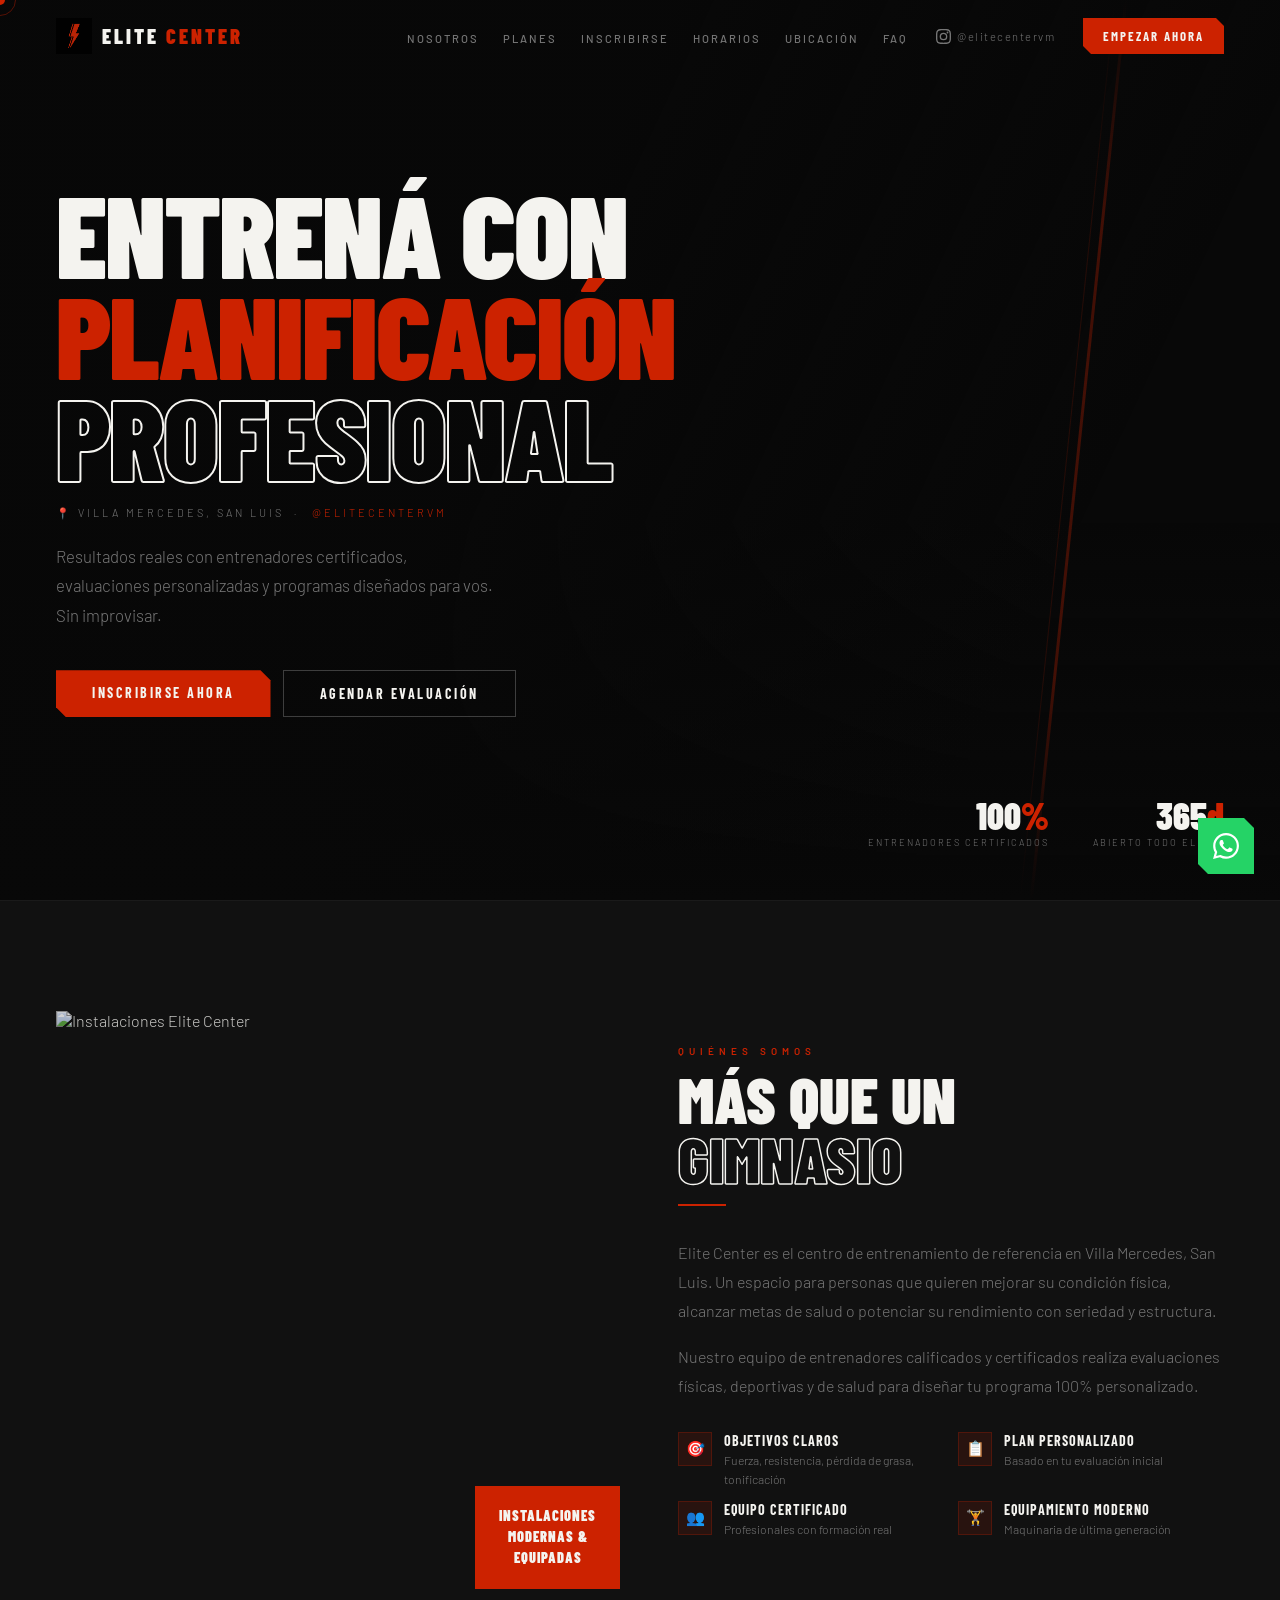
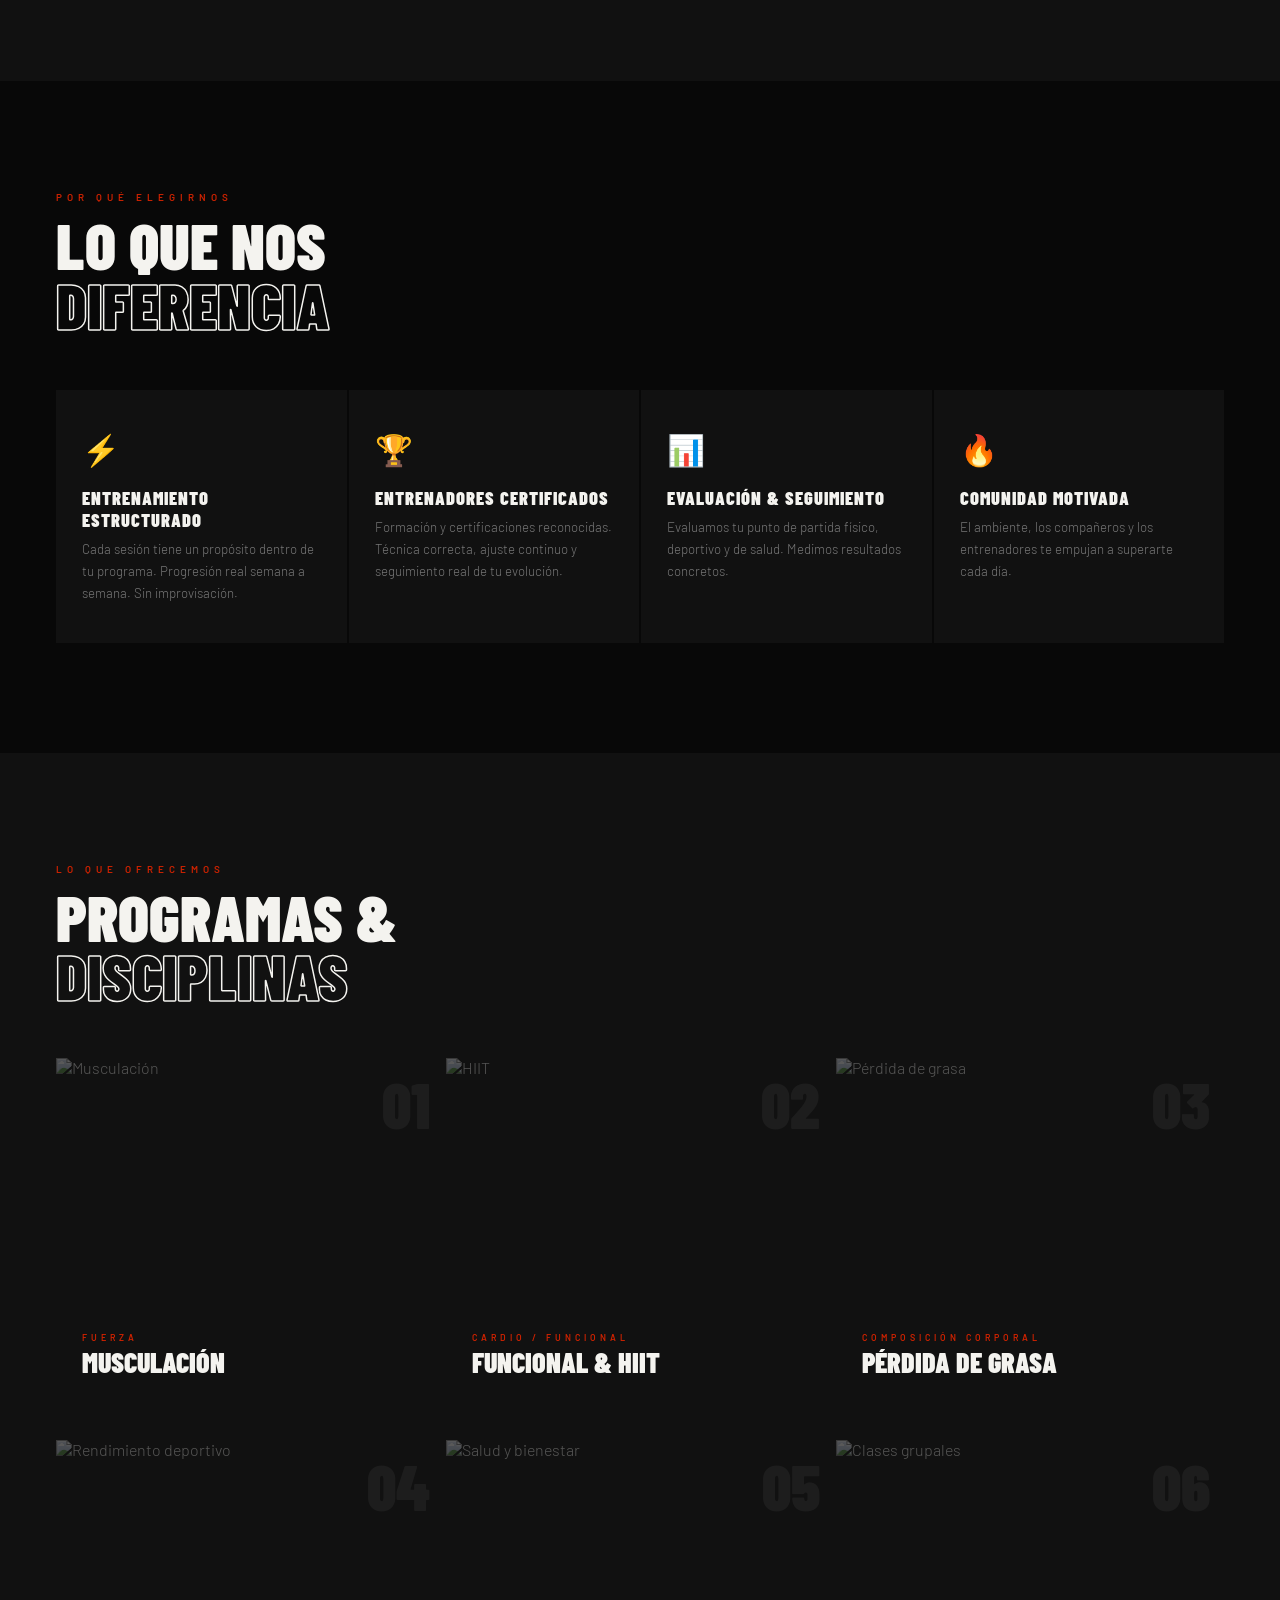
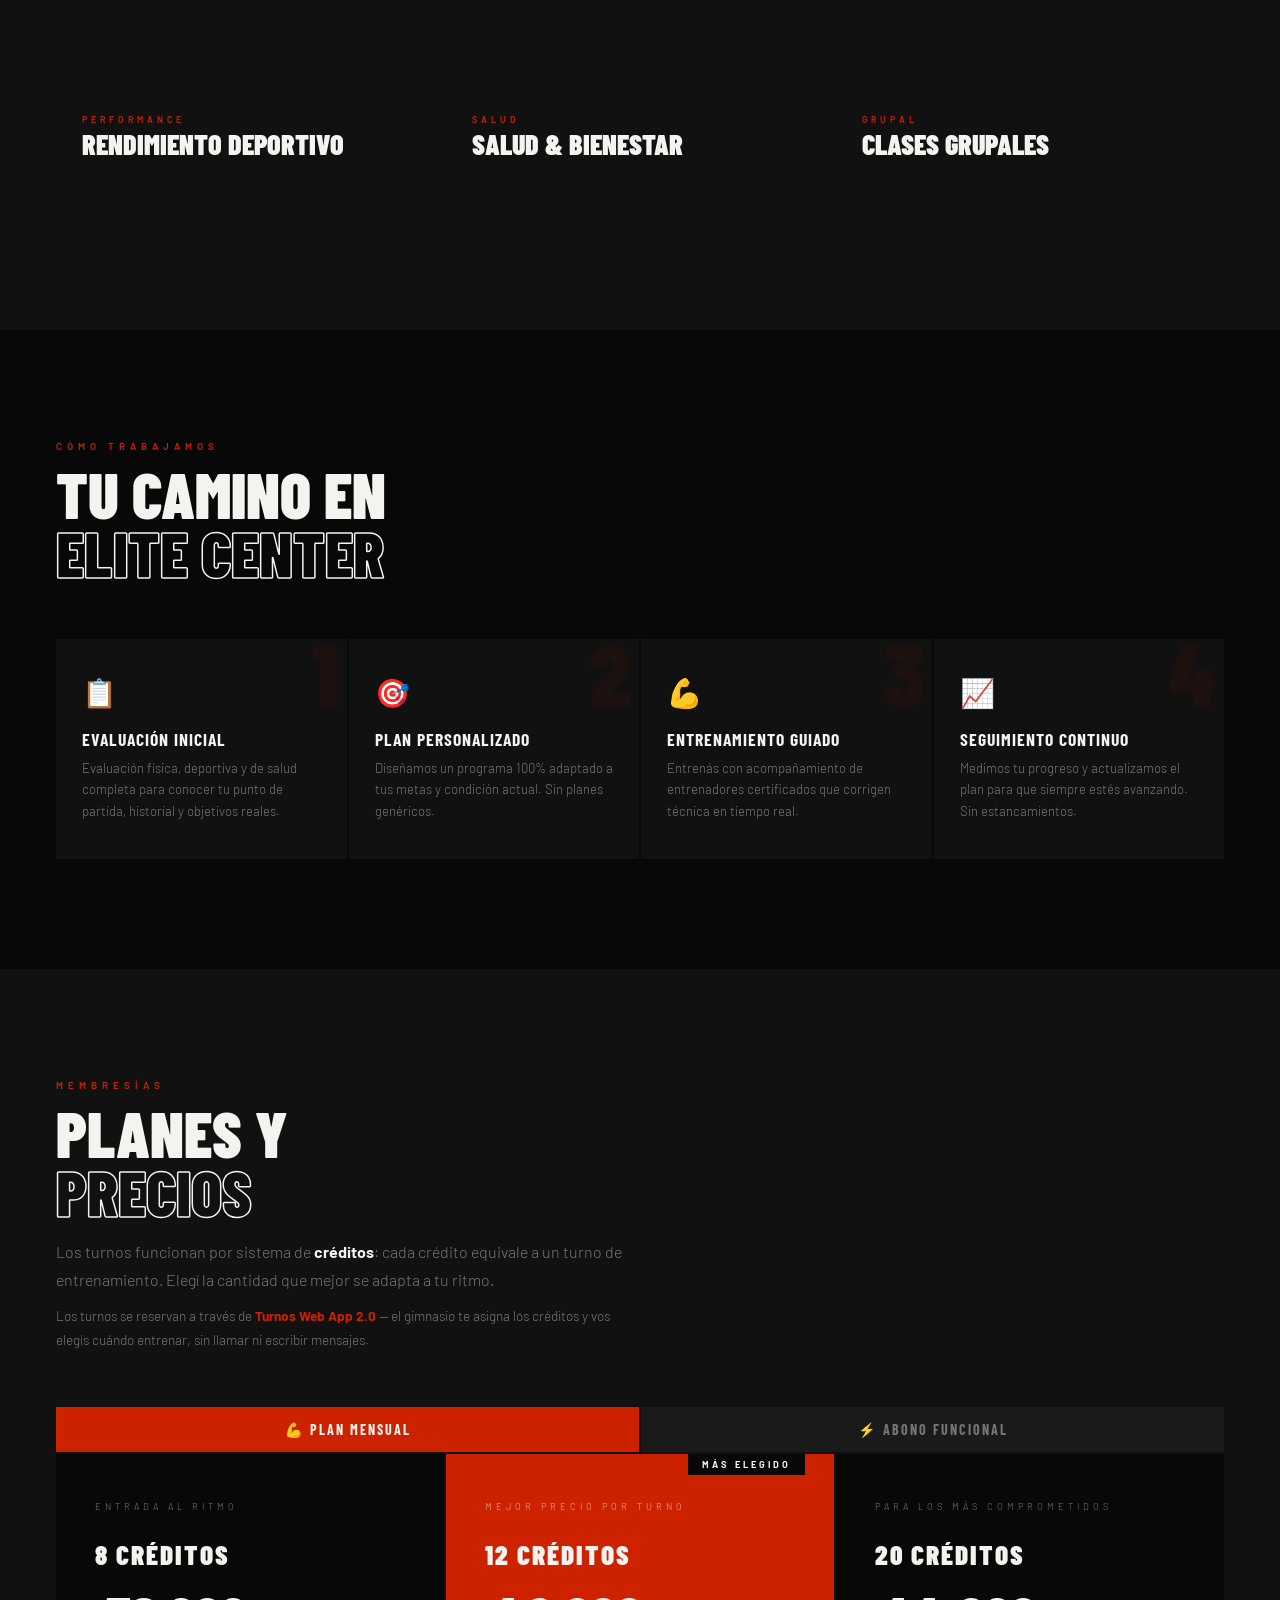
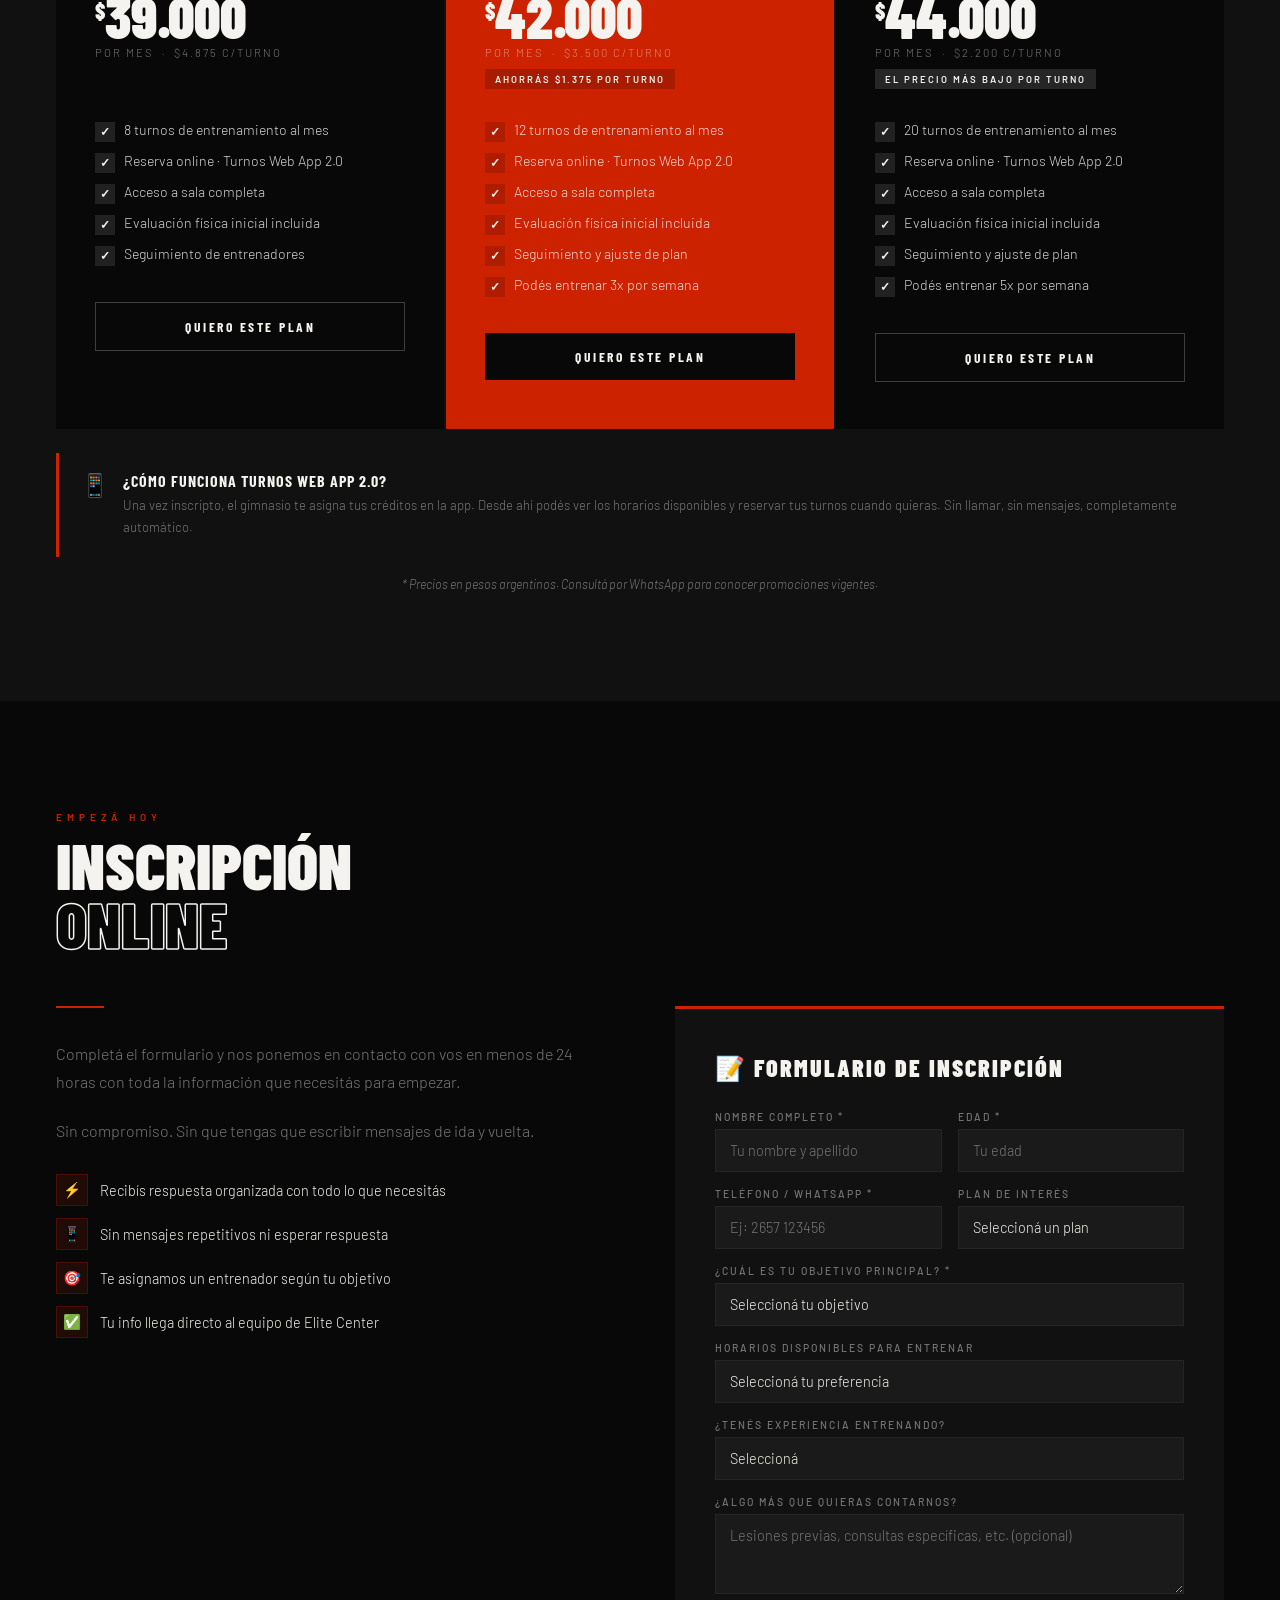
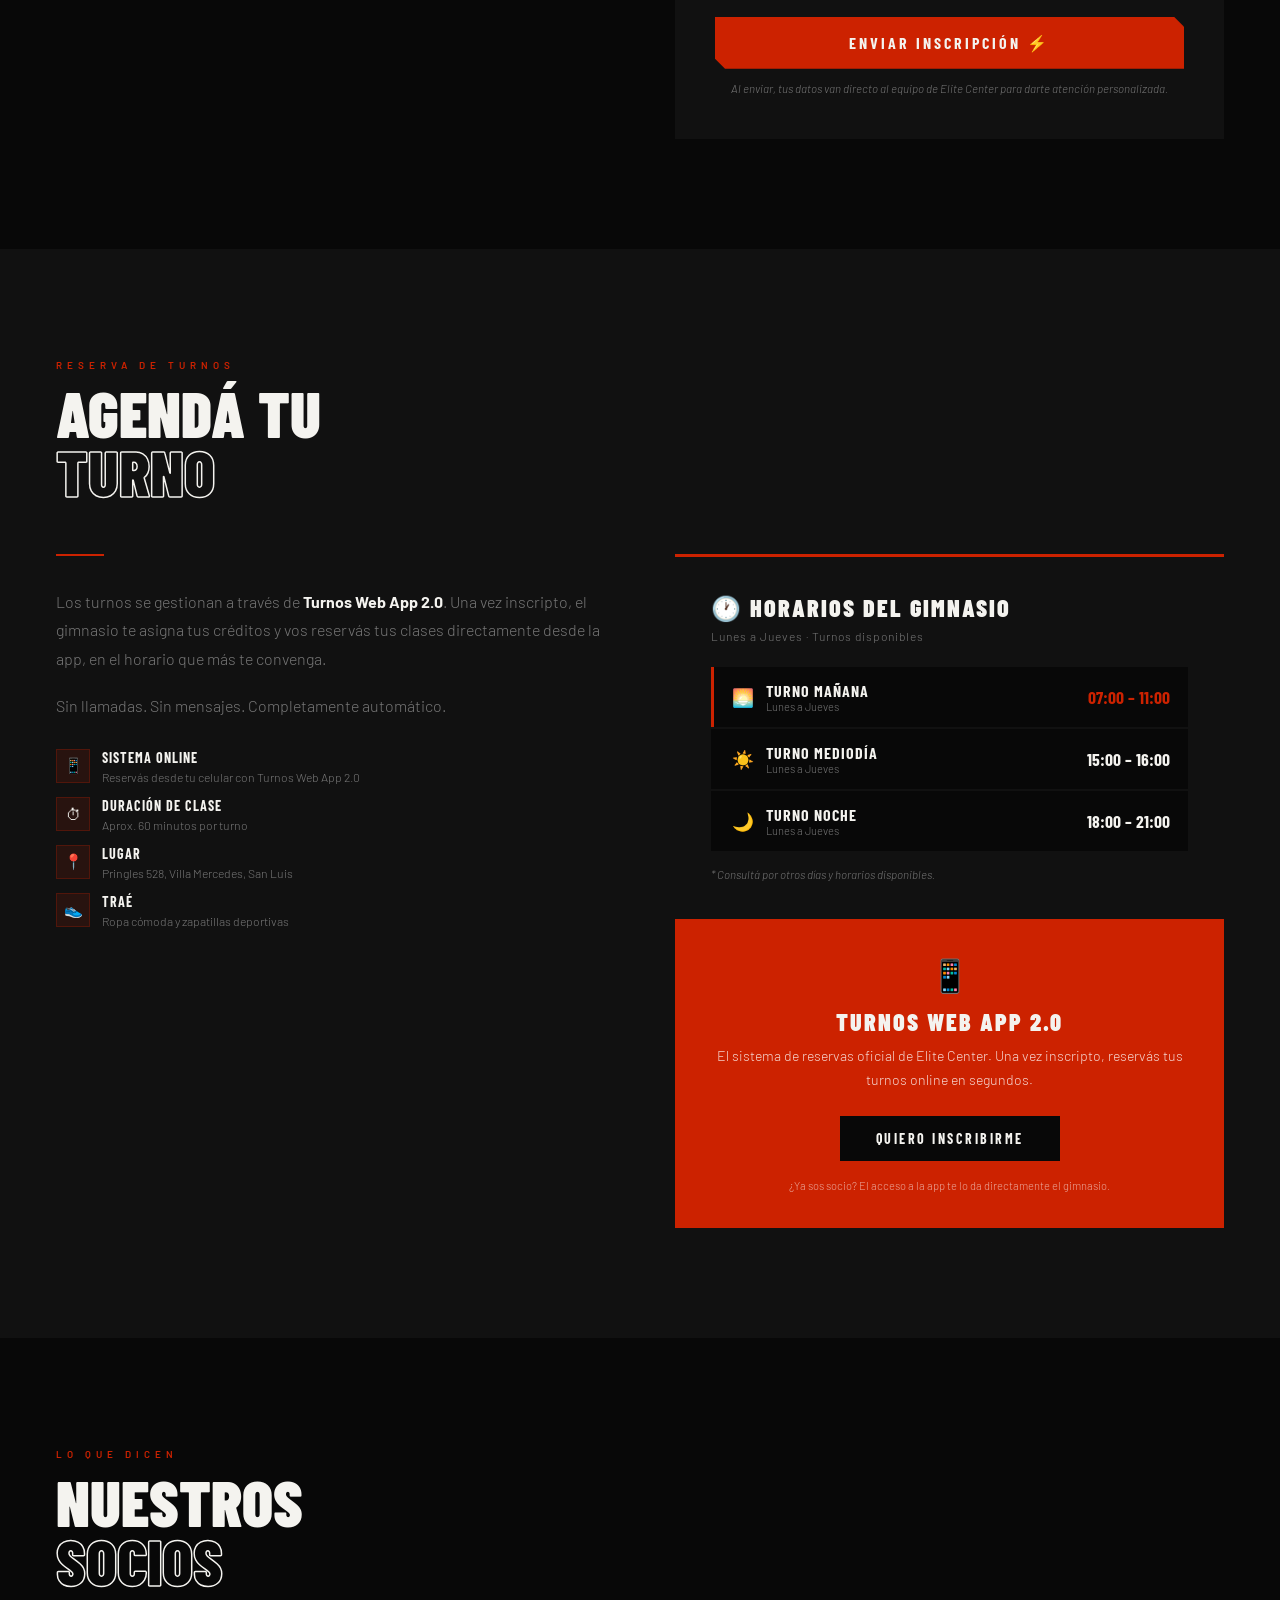
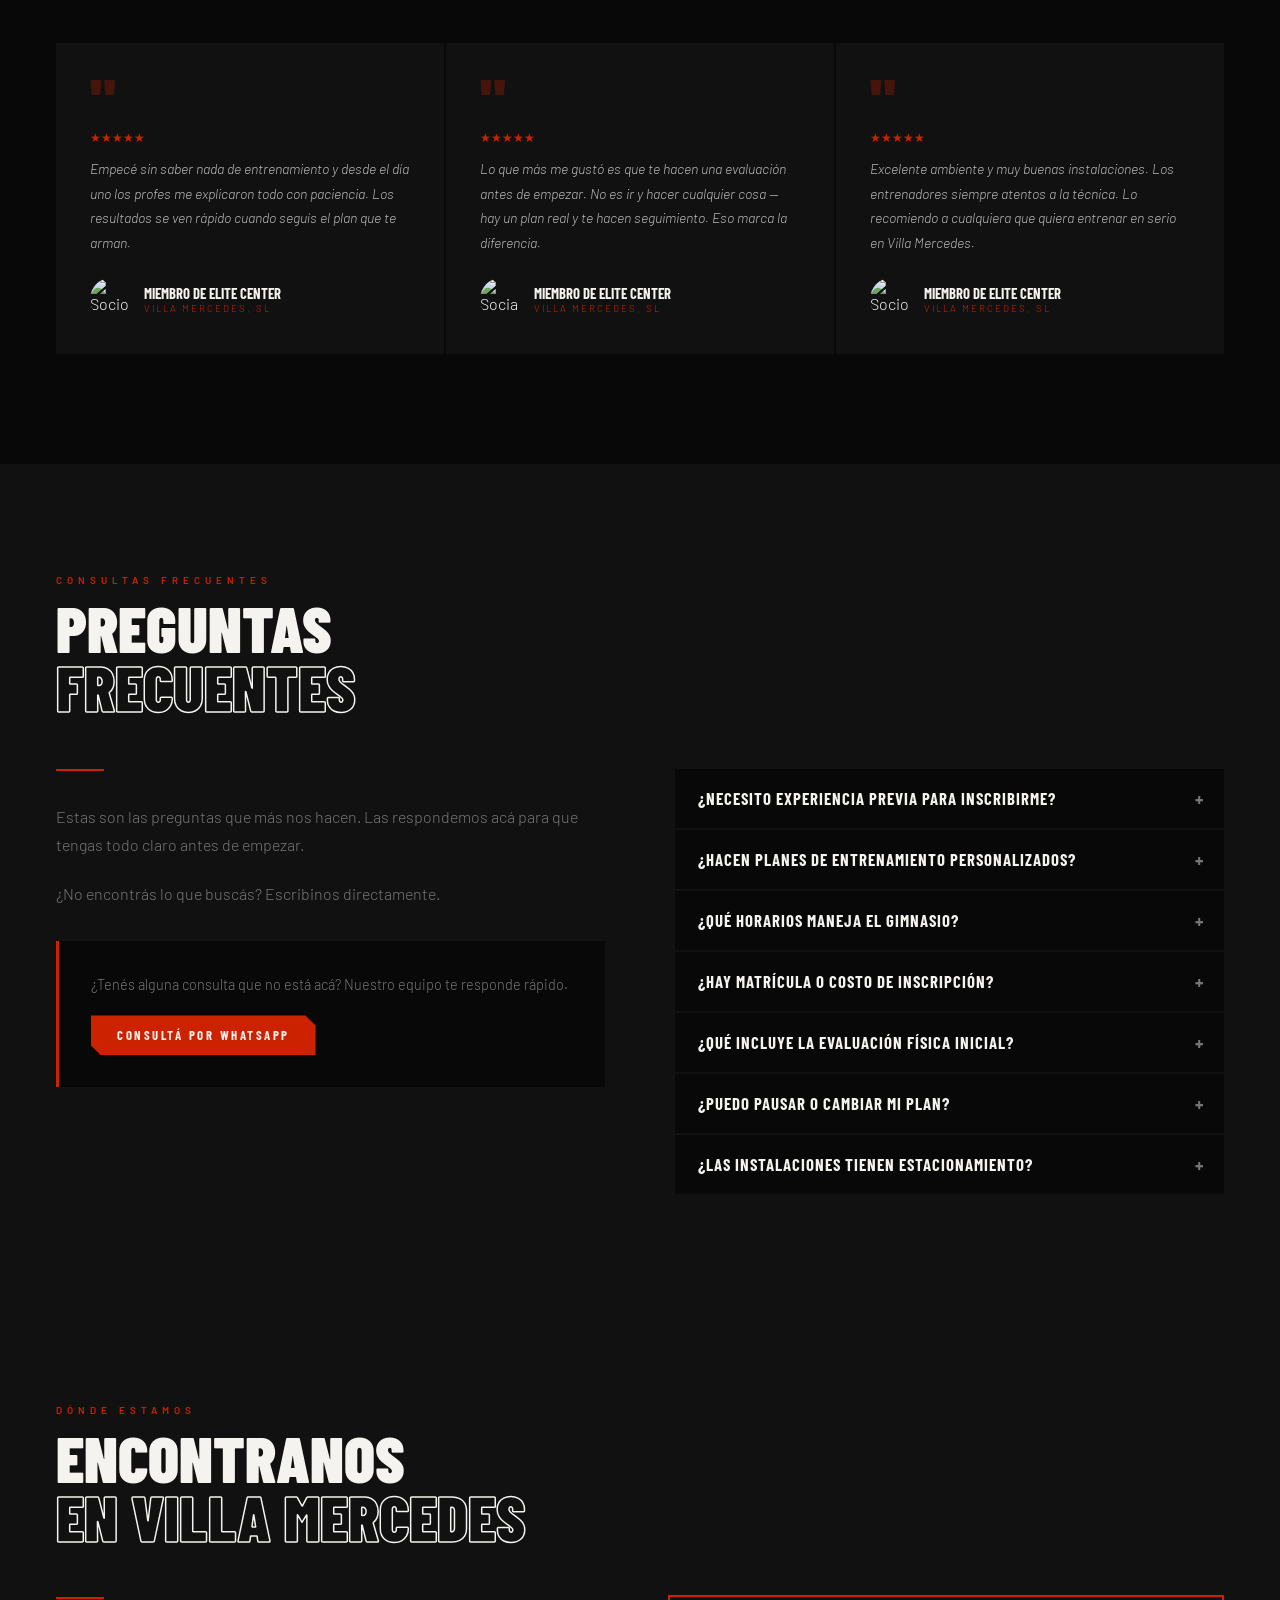
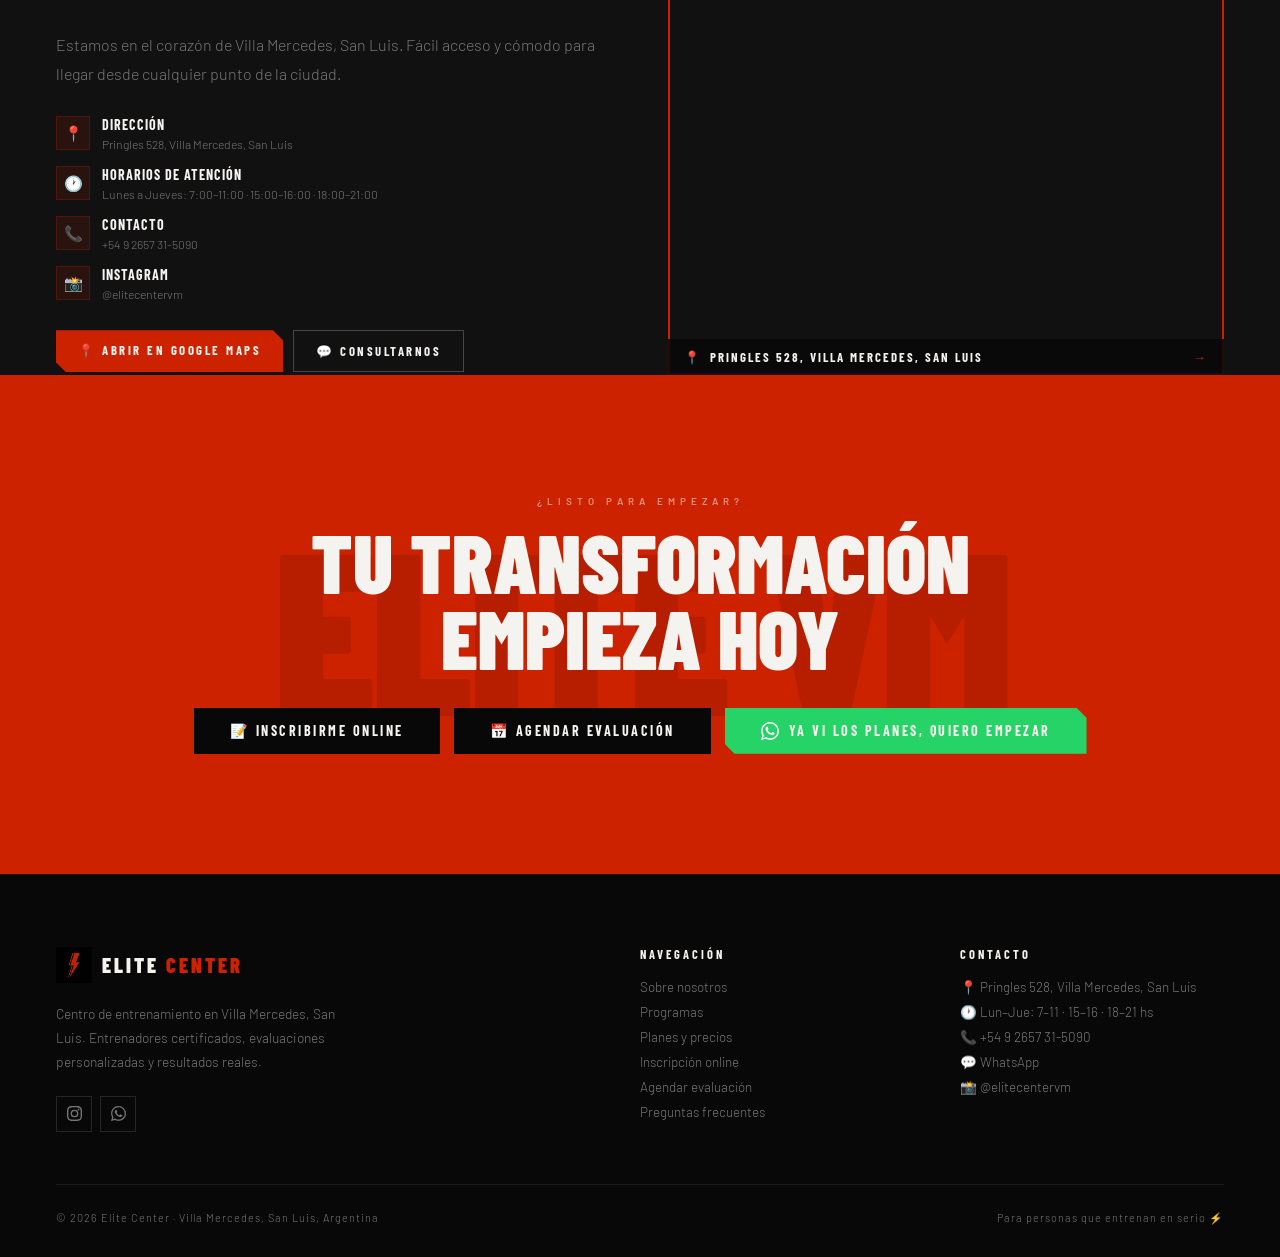
==== index.html @ 5e7be730 "Primer commit" ====
<!DOCTYPE html>
<html lang="es">
<head>
<meta charset="UTF-8">
<meta name="viewport" content="width=device-width, initial-scale=1.0">
<title>Elite Center – Gimnasio | Villa Mercedes, San Luis</title>
<meta name="description" content="Gimnasio Elite Center en Villa Mercedes, San Luis. Entrenadores certificados, evaluaciones personalizadas, inscripción online y reserva de turnos.">

<!-- Favicon -->
<link rel="icon" type="image/png" href="logo.png">
<link rel="apple-touch-icon" href="logo.png">

<!-- Fonts -->
<link href="https://fonts.googleapis.com/css2?family=Barlow+Condensed:wght@400;600;700;900&family=Barlow:wght@300;400;500&display=swap" rel="stylesheet">

<!-- Styles -->
<link rel="stylesheet" href="style.css">
</head>
<body>

<!-- CURSOR -->
<div class="cur" id="cur"></div>
<div class="cur-r" id="cur-r"></div>

<!-- WA FLOAT -->
<div class="wa-float">
  <span class="wa-lbl">Hola, ya vi los planes</span>
  <a class="wa-btn" href="https://wa.me/5492657315090?text=Hola%20Elite%20Center%20VM!%20Ya%20vi%20los%20planes%20en%20la%20web%20y%20quiero%20empezar.%20%F0%9F%92%AA" target="_blank" rel="noopener" aria-label="WhatsApp">
    <svg viewBox="0 0 24 24"><path d="M17.472 14.382c-.297-.149-1.758-.867-2.03-.967-.273-.099-.471-.148-.67.15-.197.297-.767.966-.94 1.164-.173.199-.347.223-.644.075-.297-.15-1.255-.463-2.39-1.475-.883-.788-1.48-1.761-1.653-2.059-.173-.297-.018-.458.13-.606.134-.133.298-.347.446-.52.149-.174.198-.298.298-.497.099-.198.05-.371-.025-.52-.075-.149-.669-1.612-.916-2.207-.242-.579-.487-.5-.669-.51-.173-.008-.371-.01-.57-.01-.198 0-.52.074-.792.372-.272.297-1.04 1.016-1.04 2.479 0 1.462 1.065 2.875 1.213 3.074.149.198 2.096 3.2 5.077 4.487.709.306 1.262.489 1.694.625.712.227 1.36.195 1.871.118.571-.085 1.758-.719 2.006-1.413.248-.694.248-1.289.173-1.413-.074-.124-.272-.198-.57-.347m-5.421 7.403h-.004a9.87 9.87 0 01-5.031-1.378l-.361-.214-3.741.982.998-3.648-.235-.374a9.86 9.86 0 01-1.51-5.26c.001-5.45 4.436-9.884 9.888-9.884 2.64 0 5.122 1.03 6.988 2.898a9.825 9.825 0 012.893 6.994c-.003 5.45-4.437 9.884-9.885 9.884m8.413-18.297A11.815 11.815 0 0012.05 0C5.495 0 .16 5.335.157 11.892c0 2.096.547 4.142 1.588 5.945L.057 24l6.305-1.654a11.882 11.882 0 005.683 1.448h.005c6.554 0 11.89-5.335 11.893-11.893a11.821 11.821 0 00-3.48-8.413z"/></svg>
  </a>
</div>

<!-- MOBILE MENU -->
<div class="mobile-menu" id="mob-menu">
  <button class="menu-close" id="menu-close">✕</button>
  <a href="#about" onclick="closeMenu()">Nosotros</a>
  <a href="#planes" onclick="closeMenu()">Planes</a>
  <a href="#inscripcion" onclick="closeMenu()">Inscribirse</a>
  <a href="#turnos" onclick="closeMenu()">Horarios</a>
  <a href="#ubicacion" onclick="closeMenu()">Ubicación</a>
  <a href="#faq" onclick="closeMenu()">FAQ</a>
  <a href="https://www.instagram.com/elitecentervm/" target="_blank">@elitecentervm</a>
</div>

<!-- NAV -->
<nav id="nav">
  <a href="#" class="logo">
    <img src="logo.png" alt="Elite Center" style="height:36px;width:auto;object-fit:contain"><span class="logo-t">ELITE <em>CENTER</em></span>
  </a>
  <div class="nav-r">
    <ul class="nav-ul">
      <li><a href="#about">Nosotros</a></li>
      <li><a href="#planes">Planes</a></li>
      <li><a href="#inscripcion">Inscribirse</a></li>
      <li><a href="#turnos">Horarios</a></li>
      <li><a href="#ubicacion">Ubicación</a></li>
      <li><a href="#faq">FAQ</a></li>
    </ul>
    <a href="https://www.instagram.com/elitecentervm/" target="_blank" rel="noopener" class="ig-link">
      <svg width="15" height="15" viewBox="0 0 24 24" fill="currentColor"><path d="M12 2.163c3.204 0 3.584.012 4.85.07 3.252.148 4.771 1.691 4.919 4.919.058 1.265.069 1.645.069 4.849 0 3.205-.012 3.584-.069 4.849-.149 3.225-1.664 4.771-4.919 4.919-1.266.058-1.644.07-4.85.07-3.204 0-3.584-.012-4.849-.07-3.26-.149-4.771-1.699-4.919-4.92-.058-1.265-.07-1.644-.07-4.849 0-3.204.013-3.583.07-4.849.149-3.227 1.664-4.771 4.919-4.919 1.266-.057 1.645-.069 4.849-.069zM12 0C8.741 0 8.333.014 7.053.072 2.695.272.273 2.69.073 7.052.014 8.333 0 8.741 0 12c0 3.259.014 3.668.072 4.948.2 4.358 2.618 6.78 6.98 6.98C8.333 23.986 8.741 24 12 24c3.259 0 3.668-.014 4.948-.072 4.354-.2 6.782-2.618 6.979-6.98.059-1.28.073-1.689.073-4.948 0-3.259-.014-3.667-.072-4.947-.196-4.354-2.617-6.78-6.979-6.98C15.668.014 15.259 0 12 0zm0 5.838a6.162 6.162 0 100 12.324 6.162 6.162 0 000-12.324zM12 16a4 4 0 110-8 4 4 0 010 8zm6.406-11.845a1.44 1.44 0 100 2.881 1.44 1.44 0 000-2.881z"/></svg>
      @elitecentervm
    </a>
    <a href="#inscripcion" class="nav-btn">Empezar ahora</a>
    <button class="burger" id="burger" aria-label="Menú">
      <span></span><span></span><span></span>
    </button>
  </div>
</nav>

<!-- ══ HERO ══ -->
<section class="hero">
  <div class="hero-bg"></div>
  <div class="hero-ov"></div>
  <div class="hero-stripe hs1"></div>
  <div class="hero-stripe hs2"></div>
  <div class="hero-c">
    <h1 class="hero-h">
      ENTRENÁ CON<br>
      <span class="r">PLANIFICACIÓN</span><br>
      <span class="o">PROFESIONAL</span>
    </h1>
    <div class="hero-loc">📍 Villa Mercedes, San Luis &nbsp;·&nbsp; <em>@elitecentervm</em></div>
    <p class="hero-p">Resultados reales con entrenadores certificados, evaluaciones personalizadas y programas diseñados para vos. Sin improvisar.</p>
    <div class="hero-btns">
      <a href="#inscripcion" class="btn btn-red">Inscribirse ahora</a>
      <a href="#turnos" class="btn btn-out">Agendar evaluación</a>
    </div>
  </div>
  <div class="hero-stats">
    <div class="stat"><div class="stat-n">100<em>%</em></div><div class="stat-l">Entrenadores certificados</div></div>
    <div class="stat"><div class="stat-n">365<em>d</em></div><div class="stat-l">Abierto todo el año</div></div>
  </div>
</section>

<!-- ══ ABOUT ══ -->
<section class="about sec" id="about">
  <div class="about-img reveal">
    <img src="https://images.unsplash.com/photo-1571902943202-507ec2618e8f?w=800&q=80" alt="Instalaciones Elite Center">
    <div class="about-badge">Instalaciones<br>modernas &<br>equipadas</div>
  </div>
  <div class="reveal">
    <div class="sec-lbl">Quiénes somos</div>
    <h2 class="sec-h">MÁS QUE UN<br><span class="out">GIMNASIO</span></h2>
    <div class="divl"></div>
    <p>Elite Center es el centro de entrenamiento de referencia en Villa Mercedes, San Luis. Un espacio para personas que quieren mejorar su condición física, alcanzar metas de salud o potenciar su rendimiento con seriedad y estructura.</p>
    <p>Nuestro equipo de entrenadores calificados y certificados realiza evaluaciones físicas, deportivas y de salud para diseñar tu programa 100% personalizado.</p>
    <div class="pillars">
      <div class="pill"><div class="pill-ico">🎯</div><div><strong>Objetivos claros</strong><span>Fuerza, resistencia, pérdida de grasa, tonificación</span></div></div>
      <div class="pill"><div class="pill-ico">📋</div><div><strong>Plan personalizado</strong><span>Basado en tu evaluación inicial</span></div></div>
      <div class="pill"><div class="pill-ico">👥</div><div><strong>Equipo certificado</strong><span>Profesionales con formación real</span></div></div>
      <div class="pill"><div class="pill-ico">🏋️</div><div><strong>Equipamiento moderno</strong><span>Maquinaria de última generación</span></div></div>
    </div>
  </div>
</section>

<!-- ══ VALUES ══ -->
<section class="values sec" id="values">
  <div class="sec-lbl reveal">Por qué elegirnos</div>
  <h2 class="sec-h reveal">LO QUE NOS<br><span class="out">DIFERENCIA</span></h2>
  <div class="vals-g">
    <div class="val-c reveal"><div class="val-ico">⚡</div><div class="val-t">Entrenamiento Estructurado</div><p class="val-d">Cada sesión tiene un propósito dentro de tu programa. Progresión real semana a semana. Sin improvisación.</p></div>
    <div class="val-c reveal"><div class="val-ico">🏆</div><div class="val-t">Entrenadores Certificados</div><p class="val-d">Formación y certificaciones reconocidas. Técnica correcta, ajuste continuo y seguimiento real de tu evolución.</p></div>
    <div class="val-c reveal"><div class="val-ico">📊</div><div class="val-t">Evaluación & Seguimiento</div><p class="val-d">Evaluamos tu punto de partida físico, deportivo y de salud. Medimos resultados concretos.</p></div>
    <div class="val-c reveal"><div class="val-ico">🔥</div><div class="val-t">Comunidad Motivada</div><p class="val-d">El ambiente, los compañeros y los entrenadores te empujan a superarte cada día.</p></div>
  </div>
</section>

<!-- ══ PROGRAMS ══ -->
<section class="programs sec" id="programs">
  <div class="sec-lbl reveal">Lo que ofrecemos</div>
  <h2 class="sec-h reveal">PROGRAMAS &<br><span class="out">DISCIPLINAS</span></h2>
  <div class="progs-g">
    <div class="prog reveal"><img src="https://images.unsplash.com/photo-1583454110551-21f2fa2afe61?w=700&q=80" alt="Musculación"><div class="prog-in"><div class="prog-n2">01</div><div class="prog-tag">Fuerza</div><div class="prog-name">Musculación</div><div class="prog-desc">Hipertrofia, fuerza y tonificación con programas periodizados y técnica supervisada.</div><div class="prog-arr">Ver más</div></div></div>
    <div class="prog reveal"><img src="https://images.unsplash.com/photo-1518611012118-696072aa579a?w=700&q=80" alt="HIIT"><div class="prog-in"><div class="prog-n2">02</div><div class="prog-tag">Cardio / Funcional</div><div class="prog-name">Funcional & HIIT</div><div class="prog-desc">Quema de grasa y resistencia con circuitos de alta intensidad bien estructurados.</div><div class="prog-arr">Ver más</div></div></div>
    <div class="prog reveal"><img src="https://images.unsplash.com/photo-1605296867304-46d5465a13f1?w=700&q=80" alt="Pérdida de grasa"><div class="prog-in"><div class="prog-n2">03</div><div class="prog-tag">Composición corporal</div><div class="prog-name">Pérdida de Grasa</div><div class="prog-desc">Reducción de grasa y mejora de composición combinando fuerza y cardio de forma estratégica.</div><div class="prog-arr">Ver más</div></div></div>
    <div class="prog reveal"><img src="https://images.unsplash.com/photo-1581009146145-b5ef050c2e1e?w=700&q=80" alt="Rendimiento deportivo"><div class="prog-in"><div class="prog-n2">04</div><div class="prog-tag">Performance</div><div class="prog-name">Rendimiento Deportivo</div><div class="prog-desc">Para deportistas que buscan mejorar potencia, velocidad y resistencia con entrenamiento específico.</div><div class="prog-arr">Ver más</div></div></div>
    <div class="prog reveal"><img src="https://images.unsplash.com/photo-1544367567-0f2fcb009e0b?w=700&q=80" alt="Salud y bienestar"><div class="prog-in"><div class="prog-n2">05</div><div class="prog-tag">Salud</div><div class="prog-name">Salud & Bienestar</div><div class="prog-desc">Programas para mejorar salud general, movilidad y calidad de vida. Ideales para empezar desde cero.</div><div class="prog-arr">Ver más</div></div></div>
    <div class="prog reveal"><img src="https://images.unsplash.com/photo-1599901860904-17e6ed7083a0?w=700&q=80" alt="Clases grupales"><div class="prog-in"><div class="prog-n2">06</div><div class="prog-tag">Grupal</div><div class="prog-name">Clases Grupales</div><div class="prog-desc">Entrenamiento en grupo con energía colectiva. Para quienes se motivan acompañados.</div><div class="prog-arr">Ver más</div></div></div>
  </div>
</section>

<!-- ══ PROCESS ══ -->
<section class="process sec" id="process">
  <div class="sec-lbl reveal">Cómo trabajamos</div>
  <h2 class="sec-h reveal">TU CAMINO EN<br><span class="out">ELITE CENTER</span></h2>
  <div class="steps-g">
    <div class="step reveal"><div class="step-bg">1</div><div class="step-ico">📋</div><div class="step-t">Evaluación Inicial</div><p class="step-d">Evaluación física, deportiva y de salud completa para conocer tu punto de partida, historial y objetivos reales.</p></div>
    <div class="step reveal"><div class="step-bg">2</div><div class="step-ico">🎯</div><div class="step-t">Plan Personalizado</div><p class="step-d">Diseñamos un programa 100% adaptado a tus metas y condición actual. Sin planes genéricos.</p></div>
    <div class="step reveal"><div class="step-bg">3</div><div class="step-ico">💪</div><div class="step-t">Entrenamiento Guiado</div><p class="step-d">Entrenás con acompañamiento de entrenadores certificados que corrigen técnica en tiempo real.</p></div>
    <div class="step reveal"><div class="step-bg">4</div><div class="step-ico">📈</div><div class="step-t">Seguimiento Continuo</div><p class="step-d">Medimos tu progreso y actualizamos el plan para que siempre estés avanzando. Sin estancamientos.</p></div>
  </div>
</section>

<!-- ══ PLANES ══ -->
<section class="planes sec" id="planes">
  <div class="sec-lbl reveal">Membresías</div>
  <h2 class="sec-h reveal">PLANES Y<br><span class="out">PRECIOS</span></h2>
  <div class="planes-intro reveal">
    <p>Los turnos funcionan por sistema de <strong style="color:var(--w)">créditos</strong>: cada crédito equivale a un turno de entrenamiento. Elegí la cantidad que mejor se adapta a tu ritmo.</p>
    <p style="margin-top:10px;font-size:.85rem;color:var(--mut)">Los turnos se reservan a través de <strong style="color:var(--red)">Turnos Web App 2.0</strong> — el gimnasio te asigna los créditos y vos elegís cuándo entrenar, sin llamar ni escribir mensajes.</p>
  </div>

  <!-- Tab switcher -->
  <div style="display:flex;gap:2px;margin:32px 0 2px" class="reveal">
    <button onclick="switchPlan('mensual')" id="tab-mensual"
      style="flex:1;padding:14px 10px;font-family:'Barlow Condensed',sans-serif;font-weight:700;font-size:.88rem;letter-spacing:2px;text-transform:uppercase;cursor:pointer;border:none;background:var(--red);color:var(--w);transition:all .2s">
      💪 Plan Mensual
    </button>
    <button onclick="switchPlan('funcional')" id="tab-funcional"
      style="flex:1;padding:14px 10px;font-family:'Barlow Condensed',sans-serif;font-weight:700;font-size:.88rem;letter-spacing:2px;text-transform:uppercase;cursor:pointer;border:none;background:var(--g2);color:var(--mut);transition:all .2s">
      ⚡ Abono Funcional
    </button>
  </div>

  <!-- PLAN MENSUAL -->
  <div id="planes-mensual" class="plans-g">
    <div class="plan reveal">
      <span class="plan-lbl">Entrada al ritmo</span>
      <div class="plan-name">8 Créditos</div>
      <div class="plan-price"><sup>$</sup>39.000</div>
      <div class="plan-per">por mes &nbsp;·&nbsp; $4.875 c/turno</div>
      <div class="plan-save" style="visibility:hidden">—</div>
      <ul class="plan-feats">
        <li>8 turnos de entrenamiento al mes</li>
        <li>Reserva online · Turnos Web App 2.0</li>
        <li>Acceso a sala completa</li>
        <li>Evaluación física inicial incluida</li>
        <li>Seguimiento de entrenadores</li>
      </ul>
      <a href="https://wa.me/5492657315090?text=Hola%20Elite%20Center%20VM!%20Me%20interesa%20el%20Plan%20Mensual%208%20cr%C3%A9ditos%20(%2439.000).%20%C2%BFC%C3%B3mo%20me%20inscribo%3F" target="_blank" class="plan-cta plan-cta-out">Quiero este plan</a>
    </div>
    <div class="plan hot reveal">
      <div class="plan-badge">Más elegido</div>
      <span class="plan-lbl">Mejor precio por turno</span>
      <div class="plan-name">12 Créditos</div>
      <div class="plan-price"><sup>$</sup>42.000</div>
      <div class="plan-per">por mes &nbsp;·&nbsp; $3.500 c/turno</div>
      <div class="plan-save">Ahorrás $1.375 por turno</div>
      <ul class="plan-feats">
        <li>12 turnos de entrenamiento al mes</li>
        <li>Reserva online · Turnos Web App 2.0</li>
        <li>Acceso a sala completa</li>
        <li>Evaluación física inicial incluida</li>
        <li>Seguimiento y ajuste de plan</li>
        <li>Podés entrenar 3x por semana</li>
      </ul>
      <a href="https://wa.me/5492657315090?text=Hola%20Elite%20Center%20VM!%20Me%20interesa%20el%20Plan%20Mensual%2012%20cr%C3%A9ditos%20(%2442.000).%20%C2%BFC%C3%B3mo%20me%20inscribo%3F" target="_blank" class="plan-cta plan-cta-sol">Quiero este plan</a>
    </div>
    <div class="plan reveal">
      <span class="plan-lbl">Para los más comprometidos</span>
      <div class="plan-name">20 Créditos</div>
      <div class="plan-price"><sup>$</sup>44.000</div>
      <div class="plan-per">por mes &nbsp;·&nbsp; $2.200 c/turno</div>
      <div class="plan-save">El precio más bajo por turno</div>
      <ul class="plan-feats">
        <li>20 turnos de entrenamiento al mes</li>
        <li>Reserva online · Turnos Web App 2.0</li>
        <li>Acceso a sala completa</li>
        <li>Evaluación física inicial incluida</li>
        <li>Seguimiento y ajuste de plan</li>
        <li>Podés entrenar 5x por semana</li>
      </ul>
      <a href="https://wa.me/5492657315090?text=Hola%20Elite%20Center%20VM!%20Me%20interesa%20el%20Plan%20Mensual%2020%20cr%C3%A9ditos%20(%2444.000).%20%C2%BFC%C3%B3mo%20me%20inscribo%3F" target="_blank" class="plan-cta plan-cta-out">Quiero este plan</a>
    </div>
  </div>

  <!-- ABONO FUNCIONAL -->
  <div id="planes-funcional" class="plans-g" style="display:none">
    <div class="plan reveal">
      <span class="plan-lbl">Entrada al ritmo</span>
      <div class="plan-name">8 Créditos</div>
      <div class="plan-price"><sup>$</sup>27.000</div>
      <div class="plan-per">por mes &nbsp;·&nbsp; $3.375 c/turno</div>
      <div class="plan-save" style="visibility:hidden">—</div>
      <ul class="plan-feats">
        <li>8 turnos de entrenamiento funcional</li>
        <li>Reserva online · Turnos Web App 2.0</li>
        <li>Clases guiadas por entrenadores</li>
        <li>Evaluación física inicial incluida</li>
        <li>Ideal para empezar desde cero</li>
      </ul>
      <a href="https://wa.me/5492657315090?text=Hola%20Elite%20Center%20VM!%20Me%20interesa%20el%20Abono%20Funcional%208%20cr%C3%A9ditos%20(%2427.000).%20%C2%BFC%C3%B3mo%20me%20inscribo%3F" target="_blank" class="plan-cta plan-cta-out">Quiero este plan</a>
    </div>
    <div class="plan hot reveal">
      <div class="plan-badge">Más elegido</div>
      <span class="plan-lbl">Mejor precio por turno</span>
      <div class="plan-name">12 Créditos</div>
      <div class="plan-price"><sup>$</sup>29.000</div>
      <div class="plan-per">por mes &nbsp;·&nbsp; $2.416 c/turno</div>
      <div class="plan-save">Ahorrás $959 por turno</div>
      <ul class="plan-feats">
        <li>12 turnos de entrenamiento funcional</li>
        <li>Reserva online · Turnos Web App 2.0</li>
        <li>Clases guiadas por entrenadores</li>
        <li>Evaluación física inicial incluida</li>
        <li>Seguimiento de progreso</li>
        <li>Podés entrenar 3x por semana</li>
      </ul>
      <a href="https://wa.me/5492657315090?text=Hola%20Elite%20Center%20VM!%20Me%20interesa%20el%20Abono%20Funcional%2012%20cr%C3%A9ditos%20(%2429.000).%20%C2%BFC%C3%B3mo%20me%20inscribo%3F" target="_blank" class="plan-cta plan-cta-sol">Quiero este plan</a>
    </div>
    <div class="plan reveal">
      <span class="plan-lbl">Para los más comprometidos</span>
      <div class="plan-name">20 Créditos</div>
      <div class="plan-price"><sup>$</sup>31.000</div>
      <div class="plan-per">por mes &nbsp;·&nbsp; $1.550 c/turno</div>
      <div class="plan-save">El precio más bajo por turno</div>
      <ul class="plan-feats">
        <li>20 turnos de entrenamiento funcional</li>
        <li>Reserva online · Turnos Web App 2.0</li>
        <li>Clases guiadas por entrenadores</li>
        <li>Evaluación física inicial incluida</li>
        <li>Seguimiento de progreso</li>
        <li>Podés entrenar 5x por semana</li>
      </ul>
      <a href="https://wa.me/5492657315090?text=Hola%20Elite%20Center%20VM!%20Me%20interesa%20el%20Abono%20Funcional%2020%20cr%C3%A9ditos%20(%2431.000).%20%C2%BFC%C3%B3mo%20me%20inscribo%3F" target="_blank" class="plan-cta plan-cta-out">Quiero este plan</a>
    </div>
  </div>

  <div class="reveal" style="margin-top:24px;background:var(--g1);border-left:3px solid var(--red);padding:18px 22px;display:flex;align-items:flex-start;gap:14px">
    <span style="font-size:1.4rem;flex-shrink:0">📱</span>
    <div>
      <strong style="font-family:'Barlow Condensed',sans-serif;font-size:1rem;letter-spacing:1px;text-transform:uppercase;display:block;margin-bottom:4px">¿Cómo funciona Turnos Web App 2.0?</strong>
      <p style="font-size:.82rem;color:var(--mut);line-height:1.7">Una vez inscripto, el gimnasio te asigna tus créditos en la app. Desde ahí podés ver los horarios disponibles y reservar tus turnos cuando quieras. Sin llamar, sin mensajes, completamente automático.</p>
    </div>
  </div>
  <p class="plans-note reveal">* Precios en pesos argentinos. Consultá por WhatsApp para conocer promociones vigentes.</p>
</section>

<!-- ══ INSCRIPCIÓN ══ -->
<section class="inscripcion sec" id="inscripcion">
  <div class="sec-lbl reveal">Empezá hoy</div>
  <h2 class="sec-h reveal">INSCRIPCIÓN<br><span class="out">ONLINE</span></h2>
  <div class="form-wrap" style="margin-top:52px">
    <div class="form-info reveal">
      <div class="divl"></div>
      <p>Completá el formulario y nos ponemos en contacto con vos en menos de 24 horas con toda la información que necesitás para empezar.</p>
      <p>Sin compromiso. Sin que tengas que escribir mensajes de ida y vuelta.</p>
      <ul class="form-perks">
        <li><div class="perk-ico">⚡</div><span>Recibís respuesta organizada con todo lo que necesitás</span></li>
        <li><div class="perk-ico">📱</div><span>Sin mensajes repetitivos ni esperar respuesta</span></li>
        <li><div class="perk-ico">🎯</div><span>Te asignamos un entrenador según tu objetivo</span></li>
        <li><div class="perk-ico">✅</div><span>Tu info llega directo al equipo de Elite Center</span></li>
      </ul>
    </div>
    <div class="reveal">
      <div class="form-box" id="form-box">
        <h3>📝 Formulario de inscripción</h3>
        <form id="inscripcion-form" onsubmit="submitForm(event)">
          <div class="form-grid">
            <div>
              <label>Nombre completo *</label>
              <input type="text" name="nombre" required placeholder="Tu nombre y apellido">
            </div>
            <div>
              <label>Edad *</label>
              <input type="number" name="edad" required placeholder="Tu edad" min="14" max="99">
            </div>
            <div>
              <label>Teléfono / WhatsApp *</label>
              <input type="tel" name="telefono" required placeholder="Ej: 2657 123456">
            </div>
            <div>
              <label>Plan de interés</label>
              <select name="plan">
                <option value="">Seleccioná un plan</option>
                <optgroup label="Plan Mensual">
                  <option>Plan Mensual – 8 créditos ($39.000)</option>
                  <option>Plan Mensual – 12 créditos ($42.000)</option>
                  <option>Plan Mensual – 20 créditos ($44.000)</option>
                </optgroup>
                <optgroup label="Abono Funcional">
                  <option>Abono Funcional – 8 créditos ($27.000)</option>
                  <option>Abono Funcional – 12 créditos ($29.000)</option>
                  <option>Abono Funcional – 20 créditos ($31.000)</option>
                </optgroup>
                <option>No sé todavía, quiero más info</option>
              </select>
            </div>
            <div class="full">
              <label>¿Cuál es tu objetivo principal? *</label>
              <select name="objetivo" required>
                <option value="">Seleccioná tu objetivo</option>
                <option>Ganar músculo / Hipertrofia</option>
                <option>Perder grasa / Bajar de peso</option>
                <option>Mejorar condición física general</option>
                <option>Rendimiento deportivo</option>
                <option>Salud y bienestar</option>
                <option>Tonificación</option>
                <option>Otro</option>
              </select>
            </div>
            <div class="full">
              <label>Horarios disponibles para entrenar</label>
              <select name="horario">
                <option value="">Seleccioná tu preferencia</option>
                <option>Mañana (7:00 – 11:00 hs)</option>
                <option>Mediodía (15:00 – 16:00 hs)</option>
                <option>Noche (18:00 – 21:00 hs)</option>
                <option>Flexible / cualquier turno</option>
              </select>
            </div>
            <div class="full">
              <label>¿Tenés experiencia entrenando?</label>
              <select name="experiencia">
                <option value="">Seleccioná</option>
                <option>Soy principiante, nunca entrené</option>
                <option>Tengo algo de experiencia</option>
                <option>Entreno hace tiempo con continuidad</option>
                <option>Soy deportista</option>
              </select>
            </div>
            <div class="full">
              <label>¿Algo más que quieras contarnos?</label>
              <textarea name="mensaje" placeholder="Lesiones previas, consultas específicas, etc. (opcional)"></textarea>
            </div>
          </div>
          <button type="submit" class="btn btn-red form-submit">Enviar inscripción ⚡</button>
          <p class="form-note">Al enviar, tus datos van directo al equipo de Elite Center para darte atención personalizada.</p>
        </form>
      </div>
      <div class="form-success" id="form-success">
        <div class="check">✅</div>
        <h4>¡Inscripción enviada!</h4>
        <p>Recibimos tus datos. El equipo de Elite Center se va a comunicar con vos en las próximas horas.<br><br>Mientras tanto, podés seguirnos en Instagram <strong>@elitecentervm</strong>.</p>
        <br>
        <a href="https://wa.me/5492657315090?text=Hola!%20Acabo%20de%20completar%20el%20formulario%20de%20inscripci%C3%B3n%20en%20la%20web.%20%C2%BFPueden%20confirmar%20que%20lo%20recibieron%3F" target="_blank" class="btn btn-wa" style="margin-top:12px">
          <svg width="18" height="18" viewBox="0 0 24 24" fill="white"><path d="M17.472 14.382c-.297-.149-1.758-.867-2.03-.967-.273-.099-.471-.148-.67.15-.197.297-.767.966-.94 1.164-.173.199-.347.223-.644.075-.297-.15-1.255-.463-2.39-1.475-.883-.788-1.48-1.761-1.653-2.059-.173-.297-.018-.458.13-.606.134-.133.298-.347.446-.52.149-.174.198-.298.298-.497.099-.198.05-.371-.025-.52-.075-.149-.669-1.612-.916-2.207-.242-.579-.487-.5-.669-.51-.173-.008-.371-.01-.57-.01-.198 0-.52.074-.792.372-.272.297-1.04 1.016-1.04 2.479 0 1.462 1.065 2.875 1.213 3.074.149.198 2.096 3.2 5.077 4.487.709.306 1.262.489 1.694.625.712.227 1.36.195 1.871.118.571-.085 1.758-.719 2.006-1.413.248-.694.248-1.289.173-1.413-.074-.124-.272-.198-.57-.347m-5.421 7.403h-.004a9.87 9.87 0 01-5.031-1.378l-.361-.214-3.741.982.998-3.648-.235-.374a9.86 9.86 0 01-1.51-5.26c.001-5.45 4.436-9.884 9.888-9.884 2.64 0 5.122 1.03 6.988 2.898a9.825 9.825 0 012.893 6.994c-.003 5.45-4.437 9.884-9.885 9.884m8.413-18.297A11.815 11.815 0 0012.05 0C5.495 0 .16 5.335.157 11.892c0 2.096.547 4.142 1.588 5.945L.057 24l6.305-1.654a11.882 11.882 0 005.683 1.448h.005c6.554 0 11.89-5.335 11.893-11.893a11.821 11.821 0 00-3.48-8.413z"/></svg>
          Confirmar por WhatsApp
        </a>
      </div>
    </div>
  </div>
</section>

<!-- ══ TURNOS EVALUACIÓN ══ -->
<section class="turnos sec" id="turnos">
  <div class="sec-lbl reveal">Reserva de turnos</div>
  <h2 class="sec-h reveal">AGENDÁ TU<br><span class="out">TURNO</span></h2>
  <div class="turnos-wrap" style="margin-top:52px">
    <div class="turno-info reveal">
      <div class="divl"></div>
      <p>Los turnos se gestionan a través de <strong style="color:var(--w)">Turnos Web App 2.0</strong>. Una vez inscripto, el gimnasio te asigna tus créditos y vos reservás tus clases directamente desde la app, en el horario que más te convenga.</p>
      <p>Sin llamadas. Sin mensajes. Completamente automático.</p>
      <div style="margin-top:28px;display:flex;flex-direction:column;gap:12px">
        <div class="pill"><div class="pill-ico">📱</div><div><strong>Sistema online</strong><span>Reservás desde tu celular con Turnos Web App 2.0</span></div></div>
        <div class="pill"><div class="pill-ico">⏱</div><div><strong>Duración de clase</strong><span>Aprox. 60 minutos por turno</span></div></div>
        <div class="pill"><div class="pill-ico">📍</div><div><strong>Lugar</strong><span>Pringles 528, Villa Mercedes, San Luis</span></div></div>
        <div class="pill"><div class="pill-ico">👟</div><div><strong>Traé</strong><span>Ropa cómoda y zapatillas deportivas</span></div></div>
      </div>
    </div>
    <div class="reveal">
      <!-- Horarios reales -->
      <div style="background:var(--g1);border-top:3px solid var(--red);padding:36px;margin-bottom:2px">
        <h3 style="font-family:'Barlow Condensed',sans-serif;font-weight:900;font-size:1.5rem;text-transform:uppercase;letter-spacing:2px;margin-bottom:6px">🕐 Horarios del gimnasio</h3>
        <p style="font-size:.75rem;color:var(--mut);letter-spacing:1px;margin-bottom:24px">Lunes a Jueves · Turnos disponibles</p>
        <div style="display:flex;flex-direction:column;gap:2px">
          <div style="display:grid;grid-template-columns:auto 1fr auto;align-items:center;gap:12px;background:var(--blk);padding:14px 18px;border-left:3px solid var(--red)">
            <span style="font-size:1.1rem">🌅</span>
            <div>
              <div style="font-family:'Barlow Condensed',sans-serif;font-weight:700;font-size:1rem;text-transform:uppercase;letter-spacing:1px">Turno Mañana</div>
              <div style="font-size:.7rem;color:var(--mut)">Lunes a Jueves</div>
            </div>
            <div style="text-align:right;font-family:'Barlow Condensed',sans-serif;font-weight:700;font-size:1.1rem;color:var(--red)">07:00 – 11:00</div>
          </div>
          <div style="display:grid;grid-template-columns:auto 1fr auto;align-items:center;gap:12px;background:var(--blk);padding:14px 18px;border-left:3px solid transparent">
            <span style="font-size:1.1rem">☀️</span>
            <div>
              <div style="font-family:'Barlow Condensed',sans-serif;font-weight:700;font-size:1rem;text-transform:uppercase;letter-spacing:1px">Turno Mediodía</div>
              <div style="font-size:.7rem;color:var(--mut)">Lunes a Jueves</div>
            </div>
            <div style="text-align:right;font-family:'Barlow Condensed',sans-serif;font-weight:700;font-size:1.1rem;color:var(--w)">15:00 – 16:00</div>
          </div>
          <div style="display:grid;grid-template-columns:auto 1fr auto;align-items:center;gap:12px;background:var(--blk);padding:14px 18px;border-left:3px solid transparent">
            <span style="font-size:1.1rem">🌙</span>
            <div>
              <div style="font-family:'Barlow Condensed',sans-serif;font-weight:700;font-size:1rem;text-transform:uppercase;letter-spacing:1px">Turno Noche</div>
              <div style="font-size:.7rem;color:var(--mut)">Lunes a Jueves</div>
            </div>
            <div style="text-align:right;font-family:'Barlow Condensed',sans-serif;font-weight:700;font-size:1.1rem;color:var(--w)">18:00 – 21:00</div>
          </div>
        </div>
        <p style="font-size:.72rem;color:var(--mut);margin-top:16px;font-style:italic">* Consultá por otros días y horarios disponibles.</p>
      </div>

      <!-- CTA Turnos Web App -->
      <div style="background:var(--red);padding:36px;text-align:center">
        <div style="font-size:2rem;margin-bottom:12px">📱</div>
        <h3 style="font-family:'Barlow Condensed',sans-serif;font-weight:900;font-size:1.5rem;text-transform:uppercase;letter-spacing:2px;margin-bottom:8px">Turnos Web App 2.0</h3>
        <p style="font-size:.88rem;color:rgba(255,255,255,.8);line-height:1.7;margin-bottom:24px">El sistema de reservas oficial de Elite Center. Una vez inscripto, reservás tus turnos online en segundos.</p>
        <a href="https://wa.me/5492657315090?text=Hola%20Elite%20Center%20VM!%20Quiero%20inscribirme%20y%20empezar%20a%20usar%20Turnos%20Web%20App%202.0.%20%C2%BFQu%C3%A9%20necesito%20hacer%3F" target="_blank"
          class="btn" style="background:var(--blk);color:var(--w);display:inline-block;margin-bottom:10px">
          Quiero inscribirme
        </a>
        <p style="font-size:.7rem;color:rgba(255,255,255,.6);margin-top:8px">¿Ya sos socio? El acceso a la app te lo da directamente el gimnasio.</p>
      </div>
    </div>
  </div>
</section>

<!-- ══ TESTIMONIOS ══ -->
<section class="testimonios sec" id="testimonios">
  <div class="sec-lbl reveal">Lo que dicen</div>
  <h2 class="sec-h reveal">NUESTROS<br><span class="out">SOCIOS</span></h2>
  <div class="testi-g">
    <div class="testi reveal">
      <div class="testi-q">"</div><div class="stars">★★★★★</div>
      <p class="testi-tx">Empecé sin saber nada de entrenamiento y desde el día uno los profes me explicaron todo con paciencia. Los resultados se ven rápido cuando seguís el plan que te arman.</p>
      <div class="testi-au"><img class="testi-av" src="https://images.unsplash.com/photo-1507003211169-0a1dd7228f2d?w=100&q=80" alt="Socio"><div><div class="testi-n">Miembro de Elite Center</div><div class="testi-l">Villa Mercedes, SL</div></div></div>
    </div>
    <div class="testi reveal">
      <div class="testi-q">"</div><div class="stars">★★★★★</div>
      <p class="testi-tx">Lo que más me gustó es que te hacen una evaluación antes de empezar. No es ir y hacer cualquier cosa — hay un plan real y te hacen seguimiento. Eso marca la diferencia.</p>
      <div class="testi-au"><img class="testi-av" src="https://images.unsplash.com/photo-1438761681033-6461ffad8d80?w=100&q=80" alt="Socia"><div><div class="testi-n">Miembro de Elite Center</div><div class="testi-l">Villa Mercedes, SL</div></div></div>
    </div>
    <div class="testi reveal">
      <div class="testi-q">"</div><div class="stars">★★★★★</div>
      <p class="testi-tx">Excelente ambiente y muy buenas instalaciones. Los entrenadores siempre atentos a la técnica. Lo recomiendo a cualquiera que quiera entrenar en serio en Villa Mercedes.</p>
      <div class="testi-au"><img class="testi-av" src="https://images.unsplash.com/photo-1500648767791-00dcc994a43e?w=100&q=80" alt="Socio"><div><div class="testi-n">Miembro de Elite Center</div><div class="testi-l">Villa Mercedes, SL</div></div></div>
    </div>
  </div>
</section>

<!-- ══ FAQ ══ -->
<section class="faq sec" id="faq">
  <div class="sec-lbl reveal">Consultas frecuentes</div>
  <h2 class="sec-h reveal">PREGUNTAS<br><span class="out">FRECUENTES</span></h2>
  <div class="faq-wrap" style="margin-top:52px">
    <div class="faq-info reveal">
      <div class="divl"></div>
      <p>Estas son las preguntas que más nos hacen. Las respondemos acá para que tengas todo claro antes de empezar.</p>
      <p>¿No encontrás lo que buscás? Escribinos directamente.</p>
      <div class="faq-cta-box">
        <p>¿Tenés alguna consulta que no está acá? Nuestro equipo te responde rápido.</p>
        <a href="https://wa.me/5492657315090?text=Hola%20Elite%20Center%20VM!%20Tengo%20una%20consulta%20sobre%20el%20gimnasio." target="_blank" class="btn btn-red" style="font-size:.8rem;padding:12px 26px">Consultá por WhatsApp</a>
      </div>
    </div>
    <div class="faq-list reveal">
      <div class="faq-item">
        <div class="faq-q" onclick="toggleFaq(this)"><span>¿Necesito experiencia previa para inscribirme?</span><span class="faq-icon">+</span></div>
        <div class="faq-a"><p>No, para nada. Recibimos personas de todos los niveles, desde principiantes absolutos hasta deportistas avanzados. Antes de empezar hacemos una evaluación para conocer tu punto de partida y armamos el programa ideal para vos.</p></div>
      </div>
      <div class="faq-item">
        <div class="faq-q" onclick="toggleFaq(this)"><span>¿Hacen planes de entrenamiento personalizados?</span><span class="faq-icon">+</span></div>
        <div class="faq-a"><p>Sí, es parte fundamental de lo que hacemos. Cada socio recibe un programa diseñado específicamente según sus objetivos, condición física, historial y disponibilidad horaria. No usamos planes genéricos.</p></div>
      </div>
      <div class="faq-item">
        <div class="faq-q" onclick="toggleFaq(this)"><span>¿Qué horarios maneja el gimnasio?</span><span class="faq-icon">+</span></div>
        <div class="faq-a"><p>Atendemos de <strong style="color:var(--w)">lunes a jueves</strong> en tres turnos: <strong style="color:var(--w)">mañana (7:00 a 11:00 hs)</strong>, <strong style="color:var(--w)">mediodía (15:00 a 16:00 hs)</strong> y <strong style="color:var(--w)">noche (18:00 a 21:00 hs)</strong>. Los turnos se reservan online a través de Turnos Web App 2.0.</p></div>
      </div>
      <div class="faq-item">
        <div class="faq-q" onclick="toggleFaq(this)"><span>¿Hay matrícula o costo de inscripción?</span><span class="faq-icon">+</span></div>
        <div class="faq-a"><p>Consultanos por WhatsApp para conocer las condiciones actuales de inscripción y si hay promociones activas. Las condiciones pueden variar según el plan y el período del año.</p></div>
      </div>
      <div class="faq-item">
        <div class="faq-q" onclick="toggleFaq(this)"><span>¿Qué incluye la evaluación física inicial?</span><span class="faq-icon">+</span></div>
        <div class="faq-a"><p>La evaluación incluye análisis de tu condición física actual, historial deportivo y de salud, mediciones antropométricas y definición de objetivos. Dura aproximadamente 45 minutos y es gratuita para nuevos socios.</p></div>
      </div>
      <div class="faq-item">
        <div class="faq-q" onclick="toggleFaq(this)"><span>¿Puedo pausar o cambiar mi plan?</span><span class="faq-icon">+</span></div>
        <div class="faq-a"><p>Sí. Entendemos que la vida cambia. Consultanos tu situación y buscamos la mejor solución para que no pierdas tu lugar en el gimnasio.</p></div>
      </div>
      <div class="faq-item">
        <div class="faq-q" onclick="toggleFaq(this)"><span>¿Las instalaciones tienen estacionamiento?</span><span class="faq-icon">+</span></div>
        <div class="faq-a"><p>Consultanos por WhatsApp o al agendar tu evaluación para conocer los detalles del acceso y estacionamiento disponible en nuestra ubicación en Villa Mercedes.</p></div>
      </div>
    </div>
  </div>
</section>

<!-- ══ UBICACIÓN ══ -->
<section class="sec" id="ubicacion" style="background:var(--g1);padding-top:100px;padding-bottom:0">
  <div class="sec-lbl reveal">Dónde estamos</div>
  <h2 class="sec-h reveal">ENCONTRANOS<br><span class="out">EN VILLA MERCEDES</span></h2>
  <div style="display:grid;grid-template-columns:1fr 1fr;gap:56px;align-items:center;margin-top:48px" class="reveal">
    <div>
      <div class="divl"></div>
      <p style="color:var(--mut);line-height:1.8;font-size:1rem;margin-bottom:28px">Estamos en el corazón de Villa Mercedes, San Luis. Fácil acceso y cómodo para llegar desde cualquier punto de la ciudad.</p>
      <div style="display:flex;flex-direction:column;gap:14px">
        <div class="pill">
          <div class="pill-ico">📍</div>
          <div>
            <strong>Dirección</strong>
            <span>Pringles 528, Villa Mercedes, San Luis</span>
          </div>
        </div>
        <div class="pill">
          <div class="pill-ico">🕐</div>
          <div>
            <strong>Horarios de atención</strong>
            <span>Lunes a Jueves: 7:00–11:00 · 15:00–16:00 · 18:00–21:00</span>
          </div>
        </div>
        <div class="pill">
          <div class="pill-ico">📞</div>
          <div>
            <strong>Contacto</strong>
            <span>+54 9 2657 31-5090</span>
          </div>
        </div>
        <div class="pill">
          <div class="pill-ico">📸</div>
          <div>
            <strong>Instagram</strong>
            <span>@elitecentervm</span>
          </div>
        </div>
      </div>
      <div style="margin-top:28px;display:flex;gap:10px;flex-wrap:wrap">
        <a href="https://www.google.com/maps/search/Pringles+528,+Villa+Mercedes,+San+Luis,+Argentina" target="_blank" class="btn btn-red" style="font-size:.8rem;padding:12px 22px">
          📍 Abrir en Google Maps
        </a>
        <a href="https://wa.me/5492657315090?text=Hola%20Elite%20Center%20VM!%20Quiero%20ir%20a%20conocer%20el%20gimnasio." target="_blank" class="btn btn-out" style="font-size:.8rem;padding:12px 22px">
          💬 Consultarnos
        </a>
      </div>
    </div>
    <div style="position:relative">
      <iframe
        src="https://www.google.com/maps/embed?pb=!1m18!1m12!1m3!1d3339.3!2d-65.4628!3d-33.6736!2m3!1f0!2f0!3f0!3m2!1i1024!2i768!4f13.1!3m3!1m2!1s0x0%3A0x0!2sPringles%20528%2C%20Villa%20Mercedes%2C%20San%20Luis!5e0!3m2!1ses!2sar!4v1"
        width="100%" height="380" style="border:0;filter:grayscale(1) invert(0.9) contrast(1.1);display:block"
        allowfullscreen="" loading="lazy" referrerpolicy="no-referrer-when-downgrade"
        title="Elite Center - Pringles 528, Villa Mercedes">
      </iframe>
      <div style="position:absolute;top:0;left:0;right:0;bottom:0;pointer-events:none;border:2px solid var(--red)"></div>
      <a href="https://www.google.com/maps/search/Pringles+528,+Villa+Mercedes,+San+Luis,+Argentina" target="_blank"
        style="position:absolute;bottom:0;left:0;right:0;background:rgba(8,8,8,.85);padding:10px 16px;
        display:flex;align-items:center;gap:8px;text-decoration:none;color:var(--w);
        font-family:'Barlow Condensed',sans-serif;font-weight:700;font-size:.8rem;letter-spacing:2px;text-transform:uppercase;
        transition:background .2s">
        <span style="color:var(--red)">📍</span> Pringles 528, Villa Mercedes, San Luis
        <span style="margin-left:auto;color:var(--red)">→</span>
      </a>
    </div>
  </div>
</section>

<!-- ══ CTA BANNER ══ -->
<div class="cta-banner" id="contact">
  <div class="cta-bg-t">ELITE VM</div>
  <div class="cta-eye">¿Listo para empezar?</div>
  <h2 class="cta-h">TU TRANSFORMACIÓN<br>EMPIEZA HOY</h2>
  <div class="cta-btns">
    <a href="#inscripcion" class="btn btn-blk">📝 Inscribirme online</a>
    <a href="#turnos" class="btn btn-blk">📅 Agendar evaluación</a>
    <a href="https://wa.me/5492657315090?text=Hola%20Elite%20Center%20VM!%20Ya%20vi%20los%20planes%20en%20la%20web%20y%20quiero%20empezar.%20%F0%9F%92%AA" target="_blank" class="btn btn-wa">
      <svg width="18" height="18" viewBox="0 0 24 24" fill="white"><path d="M17.472 14.382c-.297-.149-1.758-.867-2.03-.967-.273-.099-.471-.148-.67.15-.197.297-.767.966-.94 1.164-.173.199-.347.223-.644.075-.297-.15-1.255-.463-2.39-1.475-.883-.788-1.48-1.761-1.653-2.059-.173-.297-.018-.458.13-.606.134-.133.298-.347.446-.52.149-.174.198-.298.298-.497.099-.198.05-.371-.025-.52-.075-.149-.669-1.612-.916-2.207-.242-.579-.487-.5-.669-.51-.173-.008-.371-.01-.57-.01-.198 0-.52.074-.792.372-.272.297-1.04 1.016-1.04 2.479 0 1.462 1.065 2.875 1.213 3.074.149.198 2.096 3.2 5.077 4.487.709.306 1.262.489 1.694.625.712.227 1.36.195 1.871.118.571-.085 1.758-.719 2.006-1.413.248-.694.248-1.289.173-1.413-.074-.124-.272-.198-.57-.347m-5.421 7.403h-.004a9.87 9.87 0 01-5.031-1.378l-.361-.214-3.741.982.998-3.648-.235-.374a9.86 9.86 0 01-1.51-5.26c.001-5.45 4.436-9.884 9.888-9.884 2.64 0 5.122 1.03 6.988 2.898a9.825 9.825 0 012.893 6.994c-.003 5.45-4.437 9.884-9.885 9.884m8.413-18.297A11.815 11.815 0 0012.05 0C5.495 0 .16 5.335.157 11.892c0 2.096.547 4.142 1.588 5.945L.057 24l6.305-1.654a11.882 11.882 0 005.683 1.448h.005c6.554 0 11.89-5.335 11.893-11.893a11.821 11.821 0 00-3.48-8.413z"/></svg>
      Ya vi los planes, quiero empezar
    </a>
  </div>
</div>

<!-- ══ FOOTER ══ -->
<footer>
  <div class="foot-top">
    <div class="foot-brand">
      <a href="#" class="logo" style="display:inline-flex">
        <img src="logo.png" alt="Elite Center" style="height:36px;width:auto;object-fit:contain"><span class="logo-t">ELITE <em>CENTER</em></span>
      </a>
      <p>Centro de entrenamiento en Villa Mercedes, San Luis. Entrenadores certificados, evaluaciones personalizadas y resultados reales.</p>
      <div class="foot-socials">
        <a href="https://www.instagram.com/elitecentervm/" target="_blank" class="soc-btn" aria-label="Instagram">
          <svg width="15" height="15" viewBox="0 0 24 24" fill="currentColor"><path d="M12 2.163c3.204 0 3.584.012 4.85.07 3.252.148 4.771 1.691 4.919 4.919.058 1.265.069 1.645.069 4.849 0 3.205-.012 3.584-.069 4.849-.149 3.225-1.664 4.771-4.919 4.919-1.266.058-1.644.07-4.85.07-3.204 0-3.584-.012-4.849-.07-3.26-.149-4.771-1.699-4.919-4.92-.058-1.265-.07-1.644-.07-4.849 0-3.204.013-3.583.07-4.849.149-3.227 1.664-4.771 4.919-4.919 1.266-.057 1.645-.069 4.849-.069zM12 0C8.741 0 8.333.014 7.053.072 2.695.272.273 2.69.073 7.052.014 8.333 0 8.741 0 12c0 3.259.014 3.668.072 4.948.2 4.358 2.618 6.78 6.98 6.98C8.333 23.986 8.741 24 12 24c3.259 0 3.668-.014 4.948-.072 4.354-.2 6.782-2.618 6.979-6.98.059-1.28.073-1.689.073-4.948 0-3.259-.014-3.667-.072-4.947-.196-4.354-2.617-6.78-6.979-6.98C15.668.014 15.259 0 12 0zm0 5.838a6.162 6.162 0 100 12.324 6.162 6.162 0 000-12.324zM12 16a4 4 0 110-8 4 4 0 010 8zm6.406-11.845a1.44 1.44 0 100 2.881 1.44 1.44 0 000-2.881z"/></svg>
        </a>
        <a href="https://wa.me/5492657315090" target="_blank" class="soc-btn" aria-label="WhatsApp">
          <svg width="15" height="15" viewBox="0 0 24 24" fill="currentColor"><path d="M17.472 14.382c-.297-.149-1.758-.867-2.03-.967-.273-.099-.471-.148-.67.15-.197.297-.767.966-.94 1.164-.173.199-.347.223-.644.075-.297-.15-1.255-.463-2.39-1.475-.883-.788-1.48-1.761-1.653-2.059-.173-.297-.018-.458.13-.606.134-.133.298-.347.446-.52.149-.174.198-.298.298-.497.099-.198.05-.371-.025-.52-.075-.149-.669-1.612-.916-2.207-.242-.579-.487-.5-.669-.51-.173-.008-.371-.01-.57-.01-.198 0-.52.074-.792.372-.272.297-1.04 1.016-1.04 2.479 0 1.462 1.065 2.875 1.213 3.074.149.198 2.096 3.2 5.077 4.487.709.306 1.262.489 1.694.625.712.227 1.36.195 1.871.118.571-.085 1.758-.719 2.006-1.413.248-.694.248-1.289.173-1.413-.074-.124-.272-.198-.57-.347m-5.421 7.403h-.004a9.87 9.87 0 01-5.031-1.378l-.361-.214-3.741.982.998-3.648-.235-.374a9.86 9.86 0 01-1.51-5.26c.001-5.45 4.436-9.884 9.888-9.884 2.64 0 5.122 1.03 6.988 2.898a9.825 9.825 0 012.893 6.994c-.003 5.45-4.437 9.884-9.885 9.884m8.413-18.297A11.815 11.815 0 0012.05 0C5.495 0 .16 5.335.157 11.892c0 2.096.547 4.142 1.588 5.945L.057 24l6.305-1.654a11.882 11.882 0 005.683 1.448h.005c6.554 0 11.89-5.335 11.893-11.893a11.821 11.821 0 00-3.48-8.413z"/></svg>
        </a>
      </div>
    </div>
    <div class="foot-col">
      <h4>Navegación</h4>
      <ul>
        <li><a href="#about">Sobre nosotros</a></li>
        <li><a href="#programs">Programas</a></li>
        <li><a href="#planes">Planes y precios</a></li>
        <li><a href="#inscripcion">Inscripción online</a></li>
        <li><a href="#turnos">Agendar evaluación</a></li>
        <li><a href="#faq">Preguntas frecuentes</a></li>
      </ul>
    </div>
    <div class="foot-col">
      <h4>Contacto</h4>
      <ul>
        <li><a href="https://www.google.com/maps/search/Pringles+528,+Villa+Mercedes,+San+Luis,+Argentina" target="_blank">📍 Pringles 528, Villa Mercedes, San Luis</a></li>
        <li><a href="#">🕐 Lun–Jue: 7–11 · 15–16 · 18–21 hs</a></li>
        <li><a href="tel:+5492657315090">📞 +54 9 2657 31-5090</a></li>
        <li><a href="https://wa.me/5492657315090?text=Hola%20Elite%20Center%20VM!" target="_blank">💬 WhatsApp</a></li>
        <li><a href="https://www.instagram.com/elitecentervm/" target="_blank">📸 @elitecentervm</a></li>
      </ul>
    </div>
  </div>
  <div class="foot-bottom">
    <div class="foot-copy">© 2026 Elite Center · Villa Mercedes, San Luis, Argentina</div>
    <div class="foot-copy">Para personas que entrenan en serio ⚡</div>
  </div>
</footer>


<!-- Scripts -->
<script src="script.js"></script>
</body>
</html>
---- style.css ----
/* ═══════════════════════════════════════════
   Elite Center – Gimnasio Villa Mercedes
   Stylesheet
═══════════════════════════════════════════ */
:root{
  --red:#CC2200;--red-dk:#991800;--red-lite:rgba(204,34,0,.12);
  --w:#F4F3EF;--blk:#080808;--g1:#111;--g2:#1A1A1A;--g3:#252525;
  --mut:#767676;--wa:#25D366;
}
*,*::before,*::after{box-sizing:border-box;margin:0;padding:0}
html{scroll-behavior:smooth}
body{background:var(--blk);color:var(--w);font-family:'Barlow',sans-serif;font-weight:300;overflow-x:hidden}

/* ── CURSOR ── */
.cur,.cur-r{position:fixed;pointer-events:none;z-index:9999;transform:translate(-50%,-50%)}
.cur{width:10px;height:10px;background:var(--red);border-radius:50%}
.cur-r{width:32px;height:32px;border:1px solid rgba(204,34,0,.4);border-radius:50%;transition:left .12s,top .12s}
@media(hover:none){.cur,.cur-r{display:none}body{cursor:auto}}

/* ── NAV ── */
nav{position:fixed;top:0;left:0;right:0;z-index:300;display:flex;align-items:center;
  justify-content:space-between;padding:18px 56px;transition:background .3s,border .3s;
  border-bottom:1px solid transparent}
nav.on{background:rgba(8,8,8,.97);backdrop-filter:blur(14px);border-bottom-color:var(--g3)}
.logo{display:flex;align-items:center;gap:10px;text-decoration:none}
.logo svg{width:18px;height:29px}
.logo-t{font-family:'Barlow Condensed',sans-serif;font-weight:900;font-size:1.28rem;
  letter-spacing:3px;color:var(--w)}
.logo-t em{color:var(--red);font-style:normal}
.nav-r{display:flex;align-items:center;gap:28px}
.nav-ul{display:flex;align-items:center;gap:24px;list-style:none}
.nav-ul a{color:var(--mut);text-decoration:none;font-size:.7rem;letter-spacing:2px;
  text-transform:uppercase;font-weight:500;transition:color .2s}
.nav-ul a:hover{color:var(--w)}
.ig-link{display:flex;align-items:center;gap:6px;color:var(--mut);text-decoration:none;
  font-size:.7rem;letter-spacing:1.5px;transition:color .2s}
.ig-link:hover{color:var(--w)}
.nav-btn{background:var(--red);color:var(--w);text-decoration:none;padding:10px 20px;
  font-family:'Barlow Condensed',sans-serif;font-weight:700;font-size:.8rem;letter-spacing:2px;
  text-transform:uppercase;transition:background .2s;
  clip-path:polygon(0 0,calc(100% - 8px) 0,100% 8px,100% 100%,8px 100%,0 calc(100% - 8px))}
.nav-btn:hover{background:var(--red-dk)}
.burger{display:none;flex-direction:column;gap:5px;cursor:pointer;padding:6px;background:none;border:none}
.burger span{display:block;width:22px;height:2px;background:var(--w);transition:all .3s}
.mobile-menu{display:none;position:fixed;top:0;left:0;right:0;bottom:0;
  background:rgba(8,8,8,.98);z-index:250;flex-direction:column;
  align-items:center;justify-content:center;gap:32px}
.mobile-menu.open{display:flex}
.mobile-menu a{color:var(--w);text-decoration:none;font-family:'Barlow Condensed',sans-serif;
  font-weight:700;font-size:2.2rem;text-transform:uppercase;letter-spacing:3px;
  transition:color .2s}
.mobile-menu a:hover{color:var(--red)}
.menu-close{position:absolute;top:24px;right:24px;font-size:2rem;cursor:pointer;
  color:var(--mut);background:none;border:none;color:var(--w)}

/* ── BUTTONS ── */
.btn{display:inline-block;text-decoration:none;font-family:'Barlow Condensed',sans-serif;
  font-weight:700;font-size:.88rem;letter-spacing:2.5px;text-transform:uppercase;
  padding:14px 36px;border:none;cursor:pointer;transition:all .2s}
.btn-red{background:var(--red);color:var(--w);
  clip-path:polygon(0 0,calc(100% - 10px) 0,100% 10px,100% 100%,10px 100%,0 calc(100% - 10px))}
.btn-red:hover{background:var(--red-dk);transform:translateY(-2px)}
.btn-out{background:transparent;color:var(--w);border:1px solid rgba(255,255,255,.22)}
.btn-out:hover{border-color:var(--w)}
.btn-blk{background:var(--blk);color:var(--w)}
.btn-blk:hover{background:#151515;transform:translateY(-2px)}
.btn-wa{background:var(--wa);color:var(--w);display:inline-flex;align-items:center;gap:10px;
  clip-path:polygon(0 0,calc(100% - 10px) 0,100% 10px,100% 100%,10px 100%,0 calc(100% - 10px))}
.btn-wa:hover{background:#1db954;transform:translateY(-2px)}

/* ── SECTION HELPERS ── */
.sec{padding:110px 56px}
.sec-lbl{font-size:.62rem;letter-spacing:5px;text-transform:uppercase;color:var(--red);font-weight:600;margin-bottom:12px}
.sec-h{font-family:'Barlow Condensed',sans-serif;font-weight:900;
  font-size:clamp(2.4rem,5vw,4.2rem);text-transform:uppercase;line-height:.93;margin-bottom:16px}
.sec-h .out{-webkit-text-stroke:1.5px var(--w);color:transparent}
.divl{width:48px;height:2px;background:var(--red);margin-bottom:32px}
.reveal{opacity:0;transform:translateY(32px);transition:opacity .65s ease,transform .65s ease}
.reveal.vis{opacity:1;transform:translateY(0)}

/* ── HERO ── */
.hero{position:relative;min-height:100vh;display:flex;align-items:center;overflow:hidden}
.hero-bg{position:absolute;inset:0;
  background:url('https://images.unsplash.com/photo-1534438327276-14e5300c3a48?w=1800&q=80') center 30%/cover;
  filter:brightness(.2) saturate(.7);transform:scale(1.04);
  animation:zoom 20s ease-out forwards}
@keyframes zoom{from{transform:scale(1.04)}to{transform:scale(1)}}
.hero-ov{position:absolute;inset:0;
  background:linear-gradient(115deg,rgba(8,8,8,.93) 40%,transparent 78%),
             linear-gradient(to top,rgba(8,8,8,1) 0%,transparent 42%)}
.hero-stripe{position:absolute;top:0;height:100%;transform:skewX(-6deg)}
.hs1{right:200px;width:3px;background:linear-gradient(to bottom,transparent,var(--red) 25%,var(--red) 75%,transparent);opacity:.3}
.hs2{right:212px;width:1px;background:linear-gradient(to bottom,transparent,var(--red) 25%,var(--red) 75%,transparent);opacity:.15}
.hero-c{position:relative;z-index:2;padding:0 56px;max-width:860px;animation:fadeUp 1.1s ease-out both}
@keyframes fadeUp{from{opacity:0;transform:translateY(32px)}to{opacity:1;transform:translateY(0)}}
.hero-eye{display:inline-flex;align-items:center;gap:14px;font-size:.62rem;
  letter-spacing:5px;text-transform:uppercase;color:var(--red);font-weight:600;margin-bottom:22px}
.hero-eye::before{content:'';width:28px;height:1px;background:var(--red)}
.hero-h{font-family:'Barlow Condensed',sans-serif;font-weight:900;
  font-size:clamp(3.6rem,9vw,8.5rem);line-height:.88;text-transform:uppercase;
  letter-spacing:-2px;margin-bottom:14px}
.hero-h .r{color:var(--red)} .hero-h .o{-webkit-text-stroke:2px var(--w);color:transparent}
.hero-loc{display:inline-flex;align-items:center;gap:8px;font-size:.68rem;letter-spacing:3px;
  text-transform:uppercase;color:var(--mut);margin-bottom:22px}
.hero-loc em{color:var(--red);font-style:normal}
.hero-p{font-size:1.05rem;color:var(--mut);max-width:440px;line-height:1.75;margin-bottom:40px}
.hero-btns{display:flex;gap:12px;flex-wrap:wrap}
.hero-stats{position:absolute;bottom:52px;right:56px;display:flex;gap:44px;z-index:2;
  animation:fadeUp 1.2s .25s ease-out both}
.stat{text-align:right}
.stat-n{font-family:'Barlow Condensed',sans-serif;font-weight:900;font-size:2.3rem;line-height:1}
.stat-n em{color:var(--red);font-style:normal}
.stat-l{font-size:.58rem;letter-spacing:2px;text-transform:uppercase;color:var(--mut);margin-top:3px}
.scroll-h{position:absolute;bottom:26px;left:56px;display:flex;align-items:center;
  gap:12px;z-index:2;color:var(--mut);font-size:.58rem;letter-spacing:3px;text-transform:uppercase}
.scroll-l{width:38px;height:1px;background:var(--g3);position:relative;overflow:hidden}
.scroll-l::after{content:'';position:absolute;inset:0;background:var(--red);
  animation:sl 2s ease-in-out infinite}
@keyframes sl{0%{transform:translateX(-100%)}100%{transform:translateX(200%)}}

/* ── ABOUT ── */
.about{background:var(--g1);border-top:1px solid var(--g2);
  display:grid;grid-template-columns:1fr 1fr;gap:76px;align-items:center}
.about-img{position:relative;height:560px}
.about-img img{width:100%;height:100%;object-fit:cover;filter:brightness(.82) saturate(.88)}
.about-badge{position:absolute;bottom:-18px;right:-18px;background:var(--red);
  padding:20px 24px;font-family:'Barlow Condensed',sans-serif;font-weight:900;
  font-size:.9rem;letter-spacing:1px;text-transform:uppercase;line-height:1.45;text-align:center}
.about p{color:var(--mut);line-height:1.82;margin-bottom:16px;font-size:1rem}
.pillars{display:grid;grid-template-columns:1fr 1fr;gap:14px;margin-top:32px}
.pill{display:flex;align-items:flex-start;gap:12px}
.pill-ico{width:34px;height:34px;flex-shrink:0;background:var(--red-lite);
  border:1px solid rgba(204,34,0,.25);display:flex;align-items:center;justify-content:center;font-size:.95rem}
.pill strong{display:block;font-family:'Barlow Condensed',sans-serif;font-weight:700;
  font-size:.88rem;letter-spacing:1px;text-transform:uppercase}
.pill span{font-size:.76rem;color:var(--mut)}

/* ── VALUES ── */
.values{background:var(--blk)}
.vals-g{display:grid;grid-template-columns:repeat(4,1fr);gap:2px;margin-top:56px}
.val-c{background:var(--g1);padding:38px 26px;border-top:3px solid transparent;transition:border .3s,background .3s}
.val-c:hover{border-top-color:var(--red);background:var(--g2)}
.val-ico{font-size:1.9rem;margin-bottom:18px}
.val-t{font-family:'Barlow Condensed',sans-serif;font-weight:900;font-size:1.15rem;
  text-transform:uppercase;letter-spacing:1px;margin-bottom:8px}
.val-d{font-size:.83rem;color:var(--mut);line-height:1.65}

/* ── PROGRAMS ── */
.programs{background:var(--g1)}
.progs-g{display:grid;grid-template-columns:repeat(3,1fr);gap:2px;margin-top:52px}
.prog{position:relative;height:380px;overflow:hidden;cursor:pointer}
.prog img{width:100%;height:100%;object-fit:cover;filter:brightness(.35) saturate(.6);transition:filter .4s,transform .55s}
.prog:hover img{filter:brightness(.2) saturate(.35);transform:scale(1.06)}
.prog-in{position:absolute;inset:0;padding:28px 26px;display:flex;flex-direction:column;justify-content:flex-end}
.prog-n2{position:absolute;top:14px;right:14px;font-family:'Barlow Condensed',sans-serif;
  font-weight:900;font-size:4rem;color:rgba(255,255,255,.05);line-height:1}
.prog-tag{font-size:.56rem;letter-spacing:4px;text-transform:uppercase;color:var(--red);font-weight:600;margin-bottom:5px}
.prog-name{font-family:'Barlow Condensed',sans-serif;font-weight:900;font-size:1.75rem;
  text-transform:uppercase;line-height:1;margin-bottom:8px}
.prog-desc{font-size:.8rem;color:rgba(255,255,255,.62);line-height:1.6;max-height:0;overflow:hidden;transition:max-height .4s}
.prog:hover .prog-desc{max-height:80px}
.prog-arr{margin-top:14px;font-size:.62rem;letter-spacing:3px;text-transform:uppercase;
  color:var(--red);opacity:0;transform:translateX(-8px);transition:opacity .3s,transform .3s}
.prog:hover .prog-arr{opacity:1;transform:translateX(0)}
.prog-arr::after{content:' →'}

/* ── PROCESS ── */
.process{background:var(--blk)}
.steps-g{display:grid;grid-template-columns:repeat(4,1fr);gap:2px;margin-top:56px}
.step{background:var(--g1);padding:36px 26px;position:relative;overflow:hidden;transition:background .3s}
.step:hover{background:var(--g2)}
.step-bg{position:absolute;top:-10px;right:8px;font-family:'Barlow Condensed',sans-serif;
  font-weight:900;font-size:5.5rem;color:rgba(204,34,0,.07);line-height:1;pointer-events:none}
.step-ico{font-size:1.75rem;margin-bottom:18px}
.step-t{font-family:'Barlow Condensed',sans-serif;font-weight:700;font-size:1.1rem;
  text-transform:uppercase;letter-spacing:1px;margin-bottom:8px}
.step-d{font-size:.82rem;color:var(--mut);line-height:1.65}

/* ── PLANES ── */
.planes{background:var(--g1)}
.planes-intro{max-width:580px;margin-bottom:56px}
.planes-intro p{color:var(--mut);font-size:1rem;line-height:1.75}
.plans-g{display:grid;grid-template-columns:repeat(3,1fr);gap:2px;align-items:stretch}
.plan{background:var(--blk);padding:46px 38px;position:relative;
  border:1px solid transparent;transition:border .3s}
.plan:hover{border-color:rgba(204,34,0,.28)}
.plan.hot{background:var(--red);border-color:transparent !important}
.plan-badge{position:absolute;top:-1px;right:28px;background:var(--blk);color:var(--w);
  padding:5px 14px;font-size:.58rem;letter-spacing:3px;text-transform:uppercase;font-weight:700}
.plan-lbl{font-size:.58rem;letter-spacing:4px;text-transform:uppercase;
  color:rgba(255,255,255,.45);margin-bottom:26px;display:block}
.plan.hot .plan-lbl{color:rgba(255,255,255,.65)}
.plan-name{font-family:'Barlow Condensed',sans-serif;font-weight:900;font-size:1.7rem;
  text-transform:uppercase;letter-spacing:2px;margin-bottom:18px}
.plan-price{font-family:'Barlow Condensed',sans-serif;font-weight:900;font-size:3.6rem;line-height:1}
.plan-price sup{font-size:1.4rem;vertical-align:super}
.plan-per{font-size:.7rem;letter-spacing:2px;text-transform:uppercase;
  color:rgba(255,255,255,.45);margin-bottom:8px}
.plan-save{display:inline-block;background:rgba(255,255,255,.12);padding:4px 10px;
  font-size:.6rem;letter-spacing:2px;text-transform:uppercase;font-weight:600;
  color:var(--w);margin-bottom:32px}
.plan.hot .plan-save{background:rgba(0,0,0,.18)}
.plan-feats{list-style:none;margin-bottom:36px;display:flex;flex-direction:column;gap:10px}
.plan-feats li{font-size:.88rem;display:flex;align-items:flex-start;gap:9px;color:rgba(255,255,255,.82)}
.plan-feats li::before{content:'✓';color:var(--w);font-weight:700;font-size:.75rem;
  background:rgba(255,255,255,.1);width:20px;height:20px;min-width:20px;
  display:flex;align-items:center;justify-content:center;margin-top:1px}
.plan.hot .plan-feats li::before{background:rgba(0,0,0,.15)}
.plan-cta{display:block;width:100%;padding:15px;text-align:center;font-family:'Barlow Condensed',sans-serif;
  font-weight:700;font-size:.85rem;letter-spacing:2.5px;text-transform:uppercase;
  text-decoration:none;cursor:pointer;border:none;transition:all .2s}
.plan-cta-out{background:transparent;color:var(--w);border:1px solid rgba(255,255,255,.22)}
.plan-cta-out:hover{background:rgba(255,255,255,.05);border-color:var(--w)}
.plan-cta-sol{background:var(--blk);color:var(--w)}
.plan-cta-sol:hover{background:#151515}
.plans-note{margin-top:20px;font-size:.78rem;color:var(--mut);text-align:center;font-style:italic}

/* ── FORMULARIO INSCRIPCIÓN ── */
.inscripcion{background:var(--blk)}
.form-wrap{display:grid;grid-template-columns:1fr 1fr;gap:70px;align-items:start;margin-top:0}
.form-info p{color:var(--mut);line-height:1.8;margin-bottom:20px;font-size:1rem}
.form-perks{list-style:none;display:flex;flex-direction:column;gap:12px;margin-top:28px}
.form-perks li{display:flex;align-items:center;gap:12px;font-size:.9rem}
.perk-ico{width:32px;height:32px;background:var(--red-lite);border:1px solid rgba(204,34,0,.25);
  display:flex;align-items:center;justify-content:center;font-size:.9rem;flex-shrink:0}
.form-box{background:var(--g1);padding:44px 40px;border-top:3px solid var(--red)}
.form-box h3{font-family:'Barlow Condensed',sans-serif;font-weight:900;font-size:1.5rem;
  text-transform:uppercase;letter-spacing:2px;margin-bottom:28px}
.form-grid{display:grid;grid-template-columns:1fr 1fr;gap:16px}
.form-grid .full{grid-column:1/-1}
label{font-size:.65rem;letter-spacing:2px;text-transform:uppercase;color:var(--mut);
  font-weight:500;display:block;margin-bottom:6px}
input,select,textarea{
  width:100%;background:var(--g2);border:1px solid var(--g3);color:var(--w);
  padding:12px 14px;font-family:'Barlow',sans-serif;font-size:.9rem;font-weight:300;
  transition:border .2s;outline:none;appearance:none;-webkit-appearance:none;
  border-radius:0
}
input:focus,select:focus,textarea:focus{border-color:var(--red)}
textarea{resize:vertical;min-height:80px}
select option{background:var(--g2)}
.form-submit{margin-top:20px;width:100%;padding:16px;font-size:1rem;
  letter-spacing:3px;clip-path:polygon(0 0,calc(100% - 10px) 0,100% 10px,100% 100%,10px 100%,0 calc(100% - 10px))}
.form-note{font-size:.72rem;color:var(--mut);margin-top:12px;text-align:center;font-style:italic}
.form-success{display:none;text-align:center;padding:40px 20px}
.form-success .check{font-size:3rem;margin-bottom:16px}
.form-success h4{font-family:'Barlow Condensed',sans-serif;font-weight:900;font-size:1.6rem;
  text-transform:uppercase;margin-bottom:8px;color:var(--red)}
.form-success p{color:var(--mut);font-size:.9rem}

/* ── TURNOS EVALUACIÓN ── */
.turnos{background:var(--g1)}
.turnos-wrap{display:grid;grid-template-columns:1fr 1fr;gap:70px;align-items:start}
.turno-info p{color:var(--mut);line-height:1.8;font-size:1rem;margin-bottom:18px}
.turno-box{background:var(--blk);padding:40px 36px;border-top:3px solid var(--red)}
.turno-box h3{font-family:'Barlow Condensed',sans-serif;font-weight:900;font-size:1.5rem;
  text-transform:uppercase;letter-spacing:2px;margin-bottom:6px}
.turno-box p.sub{font-size:.78rem;color:var(--mut);margin-bottom:28px;letter-spacing:1px}
.dias-grid{display:grid;grid-template-columns:repeat(3,1fr);gap:8px;margin-bottom:22px}
.dia-btn{background:var(--g2);border:1px solid var(--g3);color:var(--w);padding:12px 8px;
  font-family:'Barlow Condensed',sans-serif;font-weight:700;font-size:.82rem;letter-spacing:1px;
  text-transform:uppercase;cursor:pointer;text-align:center;transition:all .2s;line-height:1.3}
.dia-btn:hover{border-color:var(--red);background:var(--red-lite)}
.dia-btn.sel{background:var(--red);border-color:var(--red);color:var(--w)}
.horas-grid{display:grid;grid-template-columns:repeat(3,1fr);gap:8px;margin-bottom:22px}
.hora-btn{background:var(--g2);border:1px solid var(--g3);color:var(--mut);
  padding:10px 6px;font-size:.78rem;letter-spacing:1px;text-transform:uppercase;
  cursor:pointer;text-align:center;transition:all .2s;font-family:'Barlow',sans-serif;font-weight:500}
.hora-btn:hover:not(.off){border-color:var(--red);color:var(--w)}
.hora-btn.sel{background:var(--red);border-color:var(--red);color:var(--w)}
.hora-btn.off{opacity:.3;cursor:not-allowed;text-decoration:line-through}
.turno-fields{display:flex;flex-direction:column;gap:12px;margin-bottom:20px}
.turno-confirm{width:100%;padding:15px;letter-spacing:2.5px;font-size:.85rem;
  clip-path:polygon(0 0,calc(100% - 10px) 0,100% 10px,100% 100%,10px 100%,0 calc(100% - 10px))}
.step-indicator{display:flex;align-items:center;gap:0;margin-bottom:28px}
.si{flex:1;padding:8px;text-align:center;font-size:.62rem;letter-spacing:2px;
  text-transform:uppercase;color:var(--mut);background:var(--g2);border:1px solid var(--g3);
  transition:all .2s}
.si.active{background:var(--red);color:var(--w);border-color:var(--red)}
.si.done{background:var(--red-lite);color:var(--red);border-color:rgba(204,34,0,.3)}
.step-panel{display:none}
.step-panel.show{display:block}
.turno-nav{display:flex;gap:10px;margin-top:16px}
.btn-next,.btn-prev{flex:1;padding:12px;font-family:'Barlow Condensed',sans-serif;
  font-weight:700;font-size:.82rem;letter-spacing:2px;text-transform:uppercase;
  cursor:pointer;border:none;transition:all .2s}
.btn-next{background:var(--red);color:var(--w)}
.btn-next:hover{background:var(--red-dk)}
.btn-prev{background:var(--g2);color:var(--w)}
.btn-prev:hover{background:var(--g3)}
.sel-summary{background:var(--red-lite);border:1px solid rgba(204,34,0,.25);
  padding:14px 16px;font-size:.82rem;color:var(--mut);margin-bottom:16px;display:none}
.sel-summary strong{color:var(--w);display:block;margin-bottom:4px}
.turno-ok{display:none;text-align:center;padding:32px 16px}
.turno-ok .ico{font-size:2.8rem;margin-bottom:12px}
.turno-ok h4{font-family:'Barlow Condensed',sans-serif;font-weight:900;font-size:1.5rem;
  text-transform:uppercase;color:var(--red);margin-bottom:6px}
.turno-ok p{color:var(--mut);font-size:.88rem}

/* ── TESTIMONIOS ── */
.testimonios{background:var(--blk)}
.testi-g{display:grid;grid-template-columns:repeat(3,1fr);gap:2px;margin-top:52px}
.testi{background:var(--g1);padding:34px;border-top:3px solid transparent;transition:border .3s}
.testi:hover{border-top-color:var(--red)}
.testi-q{font-family:'Barlow Condensed',sans-serif;font-size:3.8rem;color:var(--red);
  opacity:.28;line-height:.6;margin-bottom:14px;font-weight:900}
.stars{color:var(--red);font-size:.72rem;margin-bottom:12px}
.testi-tx{font-size:.88rem;line-height:1.75;color:rgba(255,255,255,.7);
  font-style:italic;margin-bottom:22px}
.testi-au{display:flex;align-items:center;gap:12px}
.testi-av{width:42px;height:42px;border-radius:50%;object-fit:cover;filter:grayscale(.3)}
.testi-n{font-family:'Barlow Condensed',sans-serif;font-weight:700;font-size:.92rem;text-transform:uppercase}
.testi-l{font-size:.6rem;color:var(--red);letter-spacing:2px;text-transform:uppercase}

/* ── FAQ ── */
.faq{background:var(--g1)}
.faq-wrap{display:grid;grid-template-columns:1fr 1fr;gap:70px;align-items:start}
.faq-info p{color:var(--mut);line-height:1.8;font-size:1rem;margin-bottom:20px}
.faq-cta-box{background:var(--blk);padding:32px;border-left:3px solid var(--red);margin-top:32px}
.faq-cta-box p{font-size:.9rem;color:var(--mut);line-height:1.7;margin-bottom:18px}
.faq-list{display:flex;flex-direction:column;gap:2px}
.faq-item{}
.faq-q{background:var(--blk);padding:18px 20px;cursor:pointer;
  display:flex;align-items:center;justify-content:space-between;gap:12px;
  font-family:'Barlow Condensed',sans-serif;font-weight:700;font-size:1.05rem;
  text-transform:uppercase;letter-spacing:1px;transition:background .2s;
  border-left:3px solid transparent}
.faq-q:hover{background:var(--g2)}
.faq-item.open .faq-q{background:var(--g2);border-left-color:var(--red);color:var(--red)}
.faq-icon{font-size:1.2rem;transition:transform .3s;flex-shrink:0;color:var(--mut)}
.faq-item.open .faq-icon{transform:rotate(45deg);color:var(--red)}
.faq-a{max-height:0;overflow:hidden;transition:max-height .4s ease,padding .3s ease;
  background:var(--g2);padding:0 20px}
.faq-item.open .faq-a{max-height:200px;padding:16px 20px}
.faq-a p{font-size:.88rem;color:var(--mut);line-height:1.75}

/* ── CTA BANNER ── */
.cta-banner{position:relative;padding:120px 56px;text-align:center;overflow:hidden;background:var(--red)}
.cta-bg-t{position:absolute;font-family:'Barlow Condensed',sans-serif;
  font-weight:900;font-size:18vw;text-transform:uppercase;color:rgba(0,0,0,.1);
  top:50%;left:50%;transform:translate(-50%,-50%);white-space:nowrap;pointer-events:none;letter-spacing:-5px}
.cta-eye{font-size:.62rem;letter-spacing:5px;text-transform:uppercase;
  font-weight:600;color:rgba(255,255,255,.5);margin-bottom:16px}
.cta-h{font-family:'Barlow Condensed',sans-serif;font-weight:900;
  font-size:clamp(2.6rem,6.5vw,6rem);text-transform:uppercase;line-height:.92;
  margin-bottom:32px;position:relative;z-index:1}
.cta-btns{display:flex;gap:14px;justify-content:center;flex-wrap:wrap;position:relative;z-index:1}

/* ── FOOTER ── */
footer{background:var(--blk);border-top:1px solid var(--g2);padding:72px 56px 32px}
.foot-top{display:grid;grid-template-columns:2fr 1fr 1fr;gap:56px;margin-bottom:52px}
.foot-brand p{font-size:.86rem;color:var(--mut);line-height:1.75;margin-top:16px;max-width:280px}
.foot-socials{display:flex;gap:8px;margin-top:22px}
.soc-btn{width:36px;height:36px;border:1px solid var(--g3);display:flex;
  align-items:center;justify-content:center;text-decoration:none;color:var(--mut);
  transition:border .2s,color .2s}
.soc-btn:hover{border-color:var(--red);color:var(--w)}
.foot-col h4{font-family:'Barlow Condensed',sans-serif;font-weight:700;font-size:.78rem;
  letter-spacing:3px;text-transform:uppercase;margin-bottom:18px}
.foot-col ul{list-style:none}
.foot-col li{margin-bottom:9px}
.foot-col a{color:var(--mut);text-decoration:none;font-size:.84rem;transition:color .2s;
  display:flex;align-items:center;gap:7px}
.foot-col a:hover{color:var(--w)}
.foot-bottom{border-top:1px solid var(--g2);padding-top:26px;
  display:flex;justify-content:space-between;align-items:center;flex-wrap:wrap;gap:10px}
.foot-copy{font-size:.68rem;color:var(--mut);letter-spacing:1px}

/* ── WA FLOAT ── */
.wa-float{position:fixed;bottom:26px;right:26px;z-index:400;display:flex;align-items:center;gap:12px}
.wa-lbl{background:var(--blk);color:var(--w);padding:9px 14px;font-family:'Barlow Condensed',sans-serif;
  font-weight:700;font-size:.76rem;letter-spacing:2px;text-transform:uppercase;
  border:1px solid var(--g3);opacity:0;transform:translateX(10px);
  transition:opacity .3s,transform .3s;white-space:nowrap}
.wa-float:hover .wa-lbl{opacity:1;transform:translateX(0)}
.wa-btn{width:56px;height:56px;background:var(--wa);display:flex;align-items:center;
  justify-content:center;text-decoration:none;transition:background .2s,transform .2s;
  box-shadow:0 4px 18px rgba(37,211,102,.3);
  clip-path:polygon(0 0,calc(100% - 10px) 0,100% 10px,100% 100%,10px 100%,0 calc(100% - 10px))}
.wa-btn:hover{background:#1db954;transform:scale(1.06)}
.wa-btn svg{width:26px;height:26px;fill:#fff}

/* ── RESPONSIVE ── */
@media(max-width:1024px){
  nav{padding:16px 24px}
  .nav-ul,.ig-link{display:none}
  .burger{display:flex}
  .sec{padding:80px 24px}
  .hero-c{padding:0 24px}
  .hero-stats{right:24px;bottom:32px;gap:22px}
  .about{grid-template-columns:1fr;gap:36px;padding:80px 24px}
  .about-img{height:280px}
  .about-badge{right:0;bottom:0}
  .vals-g{grid-template-columns:1fr 1fr}
  .steps-g{grid-template-columns:1fr 1fr}
  .progs-g{grid-template-columns:1fr 1fr}
  .plans-g{grid-template-columns:1fr}
  .form-wrap{grid-template-columns:1fr;gap:40px}
  .form-grid{grid-template-columns:1fr}
  .form-grid .full{grid-column:auto}
  .turnos-wrap{grid-template-columns:1fr;gap:36px}
  .testi-g{grid-template-columns:1fr}
  .faq-wrap{grid-template-columns:1fr;gap:36px}
  .foot-top{grid-template-columns:1fr 1fr;gap:36px}
  .wa-lbl{display:none}
  #ubicacion > div[style*="grid"]{grid-template-columns:1fr !important}
}
@media(max-width:600px){
  .hero-h{font-size:3rem;letter-spacing:-1px}
  .hero-stats{display:none}
  .vals-g,.steps-g,.progs-g{grid-template-columns:1fr}
  .foot-top{grid-template-columns:1fr}
  .cta-btns{flex-direction:column;align-items:center}
  .form-box{padding:28px 20px}
  .sec{padding:64px 18px}
}
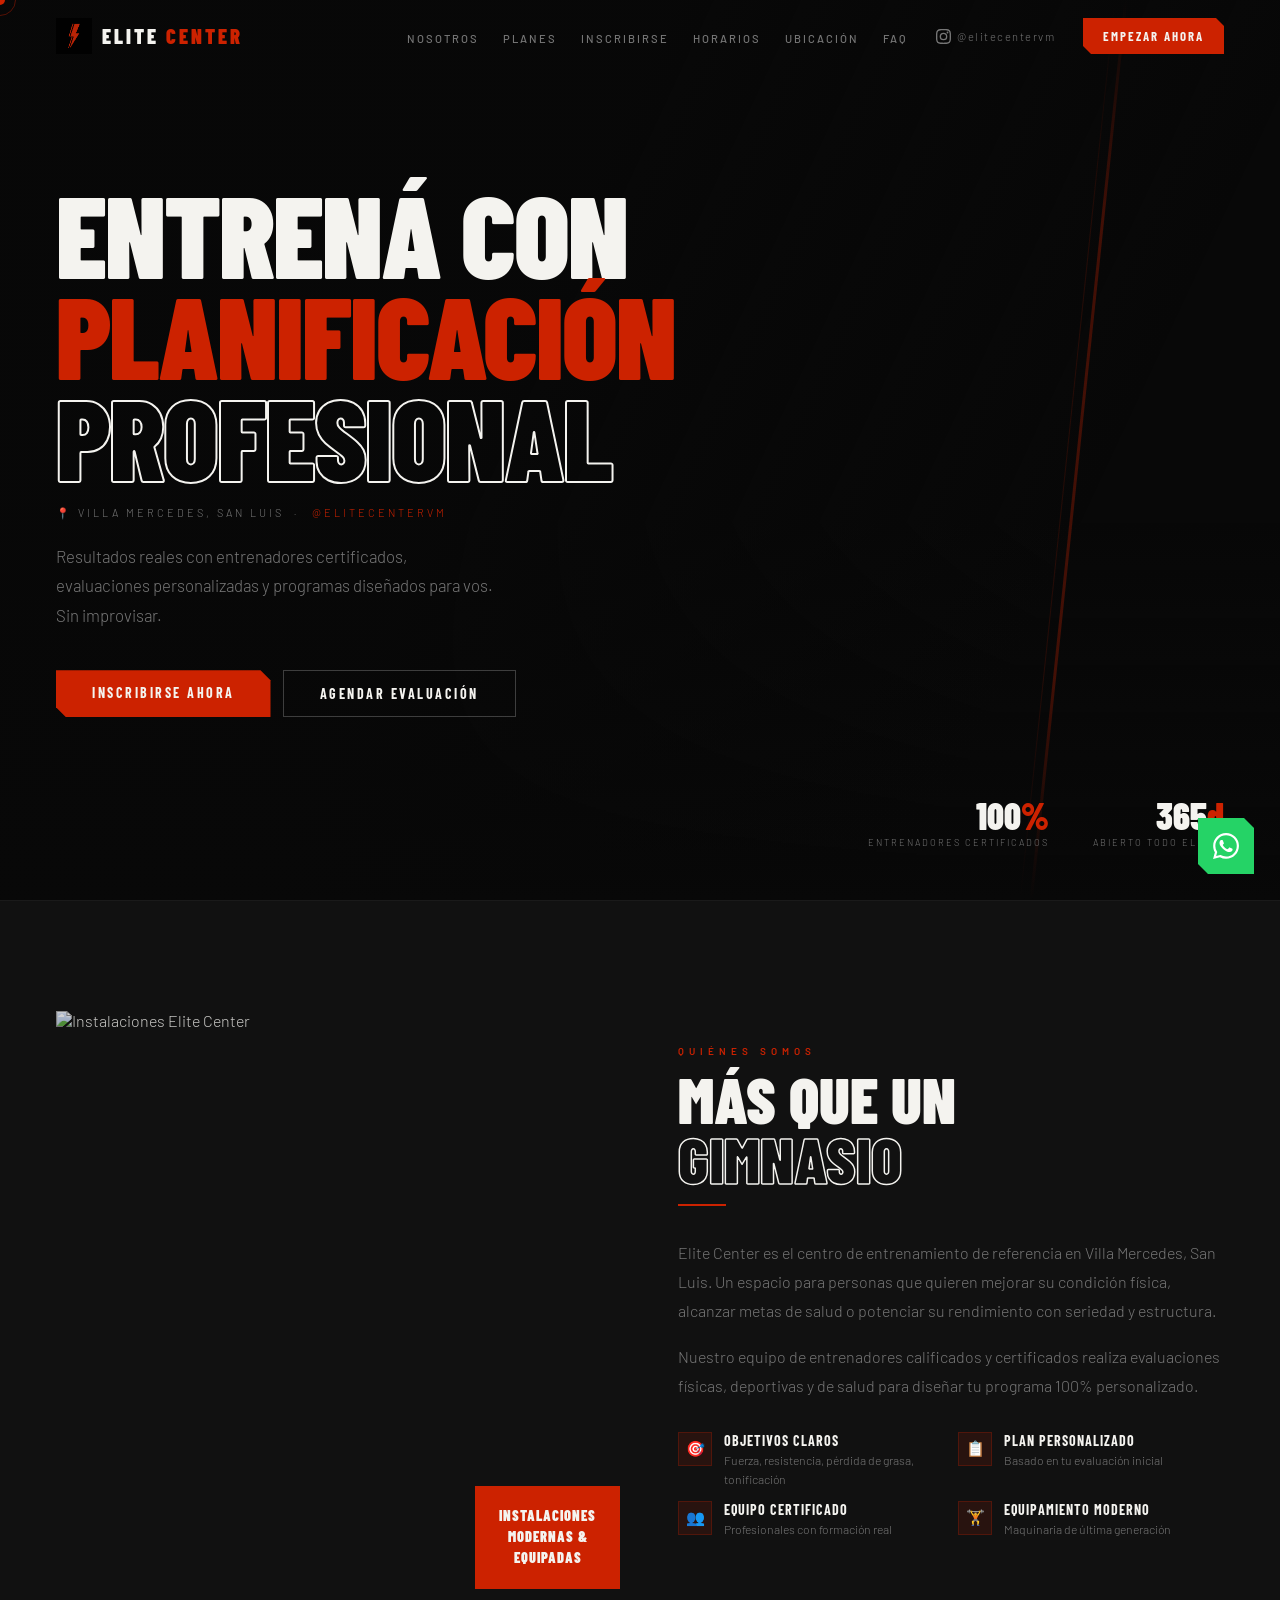
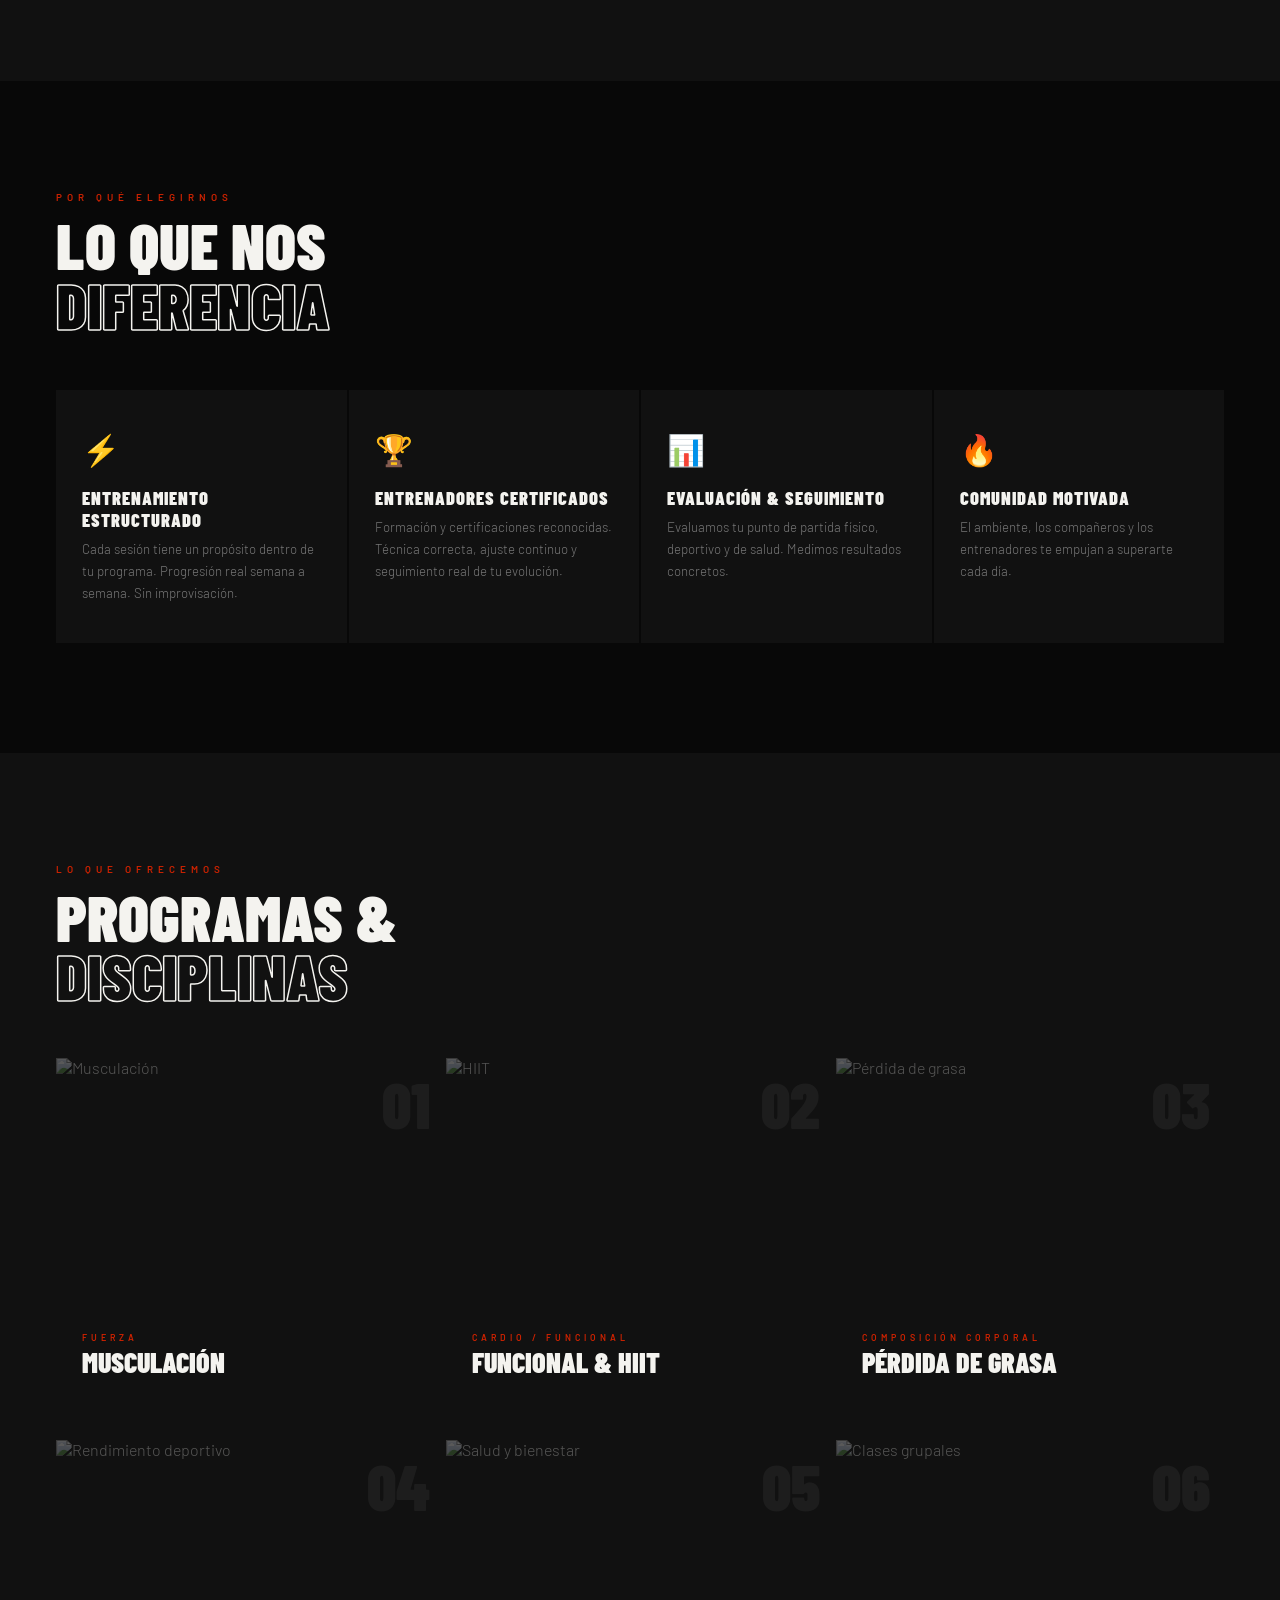
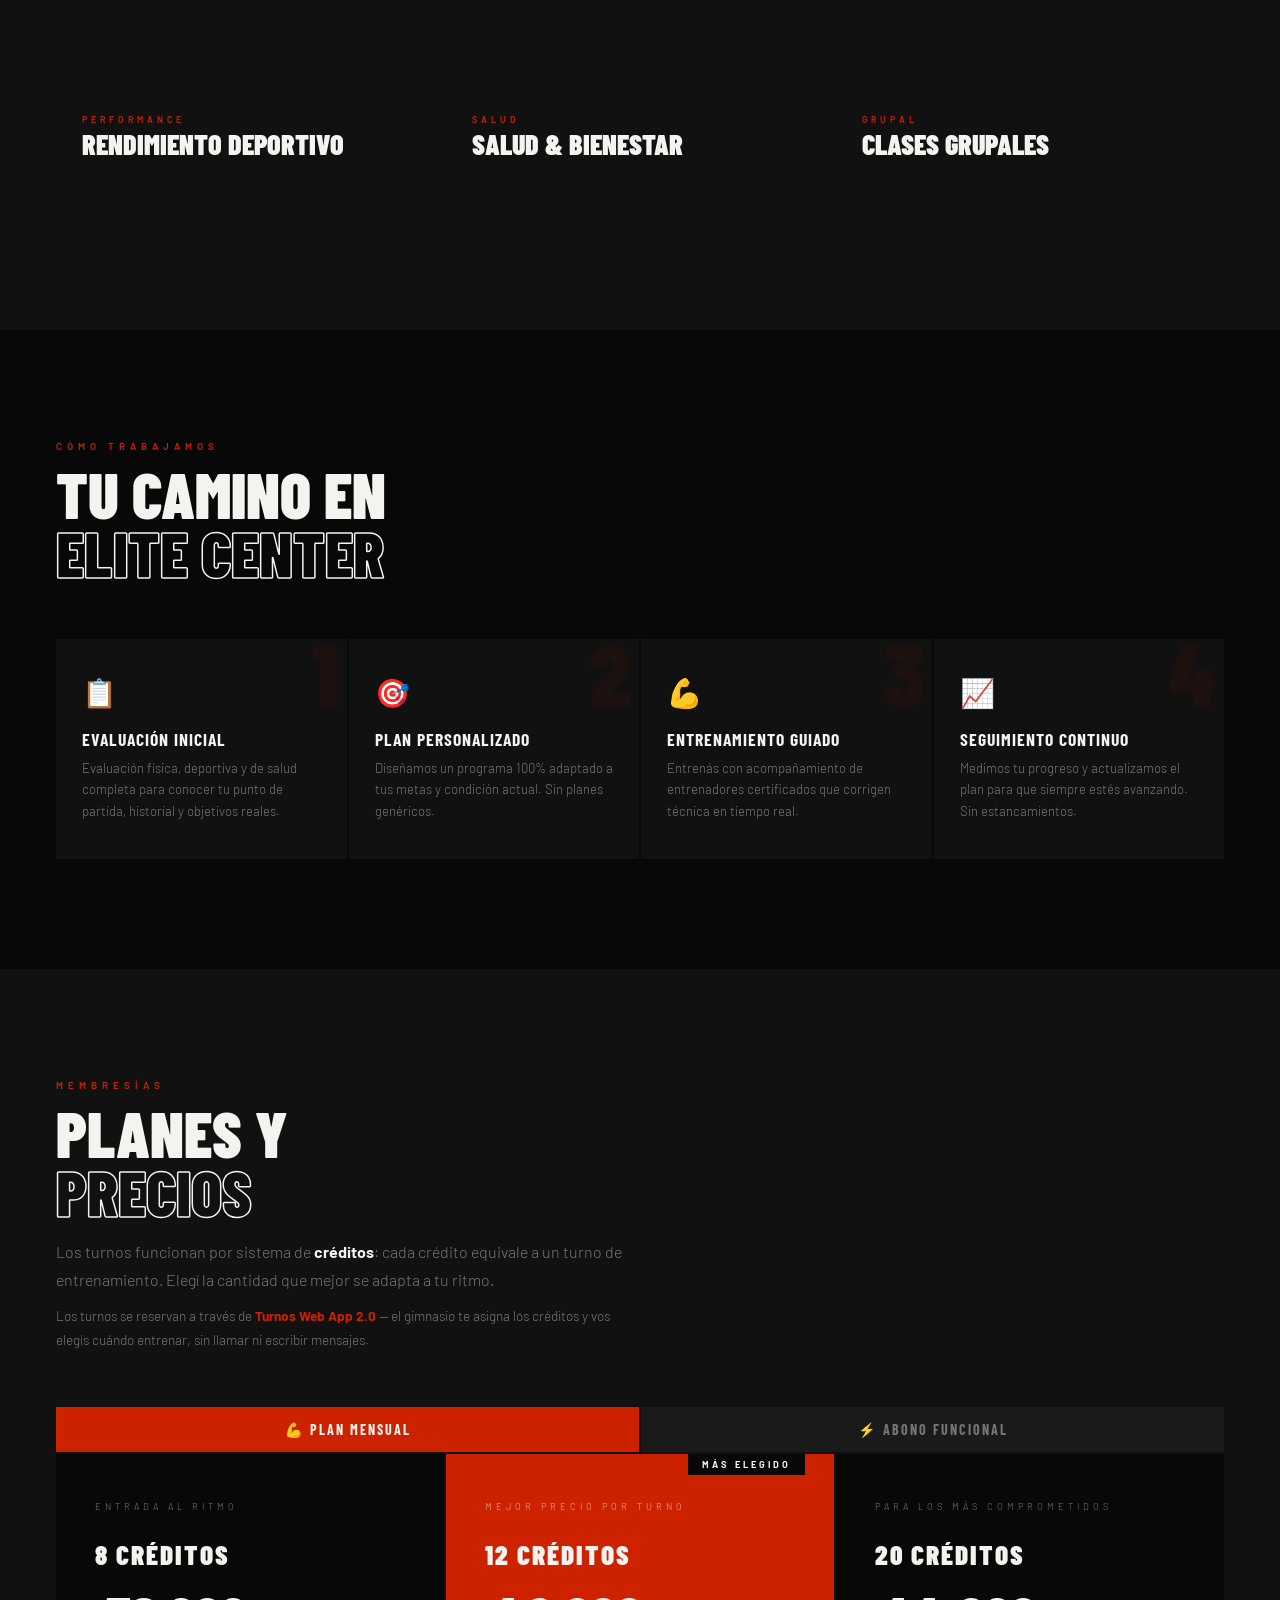
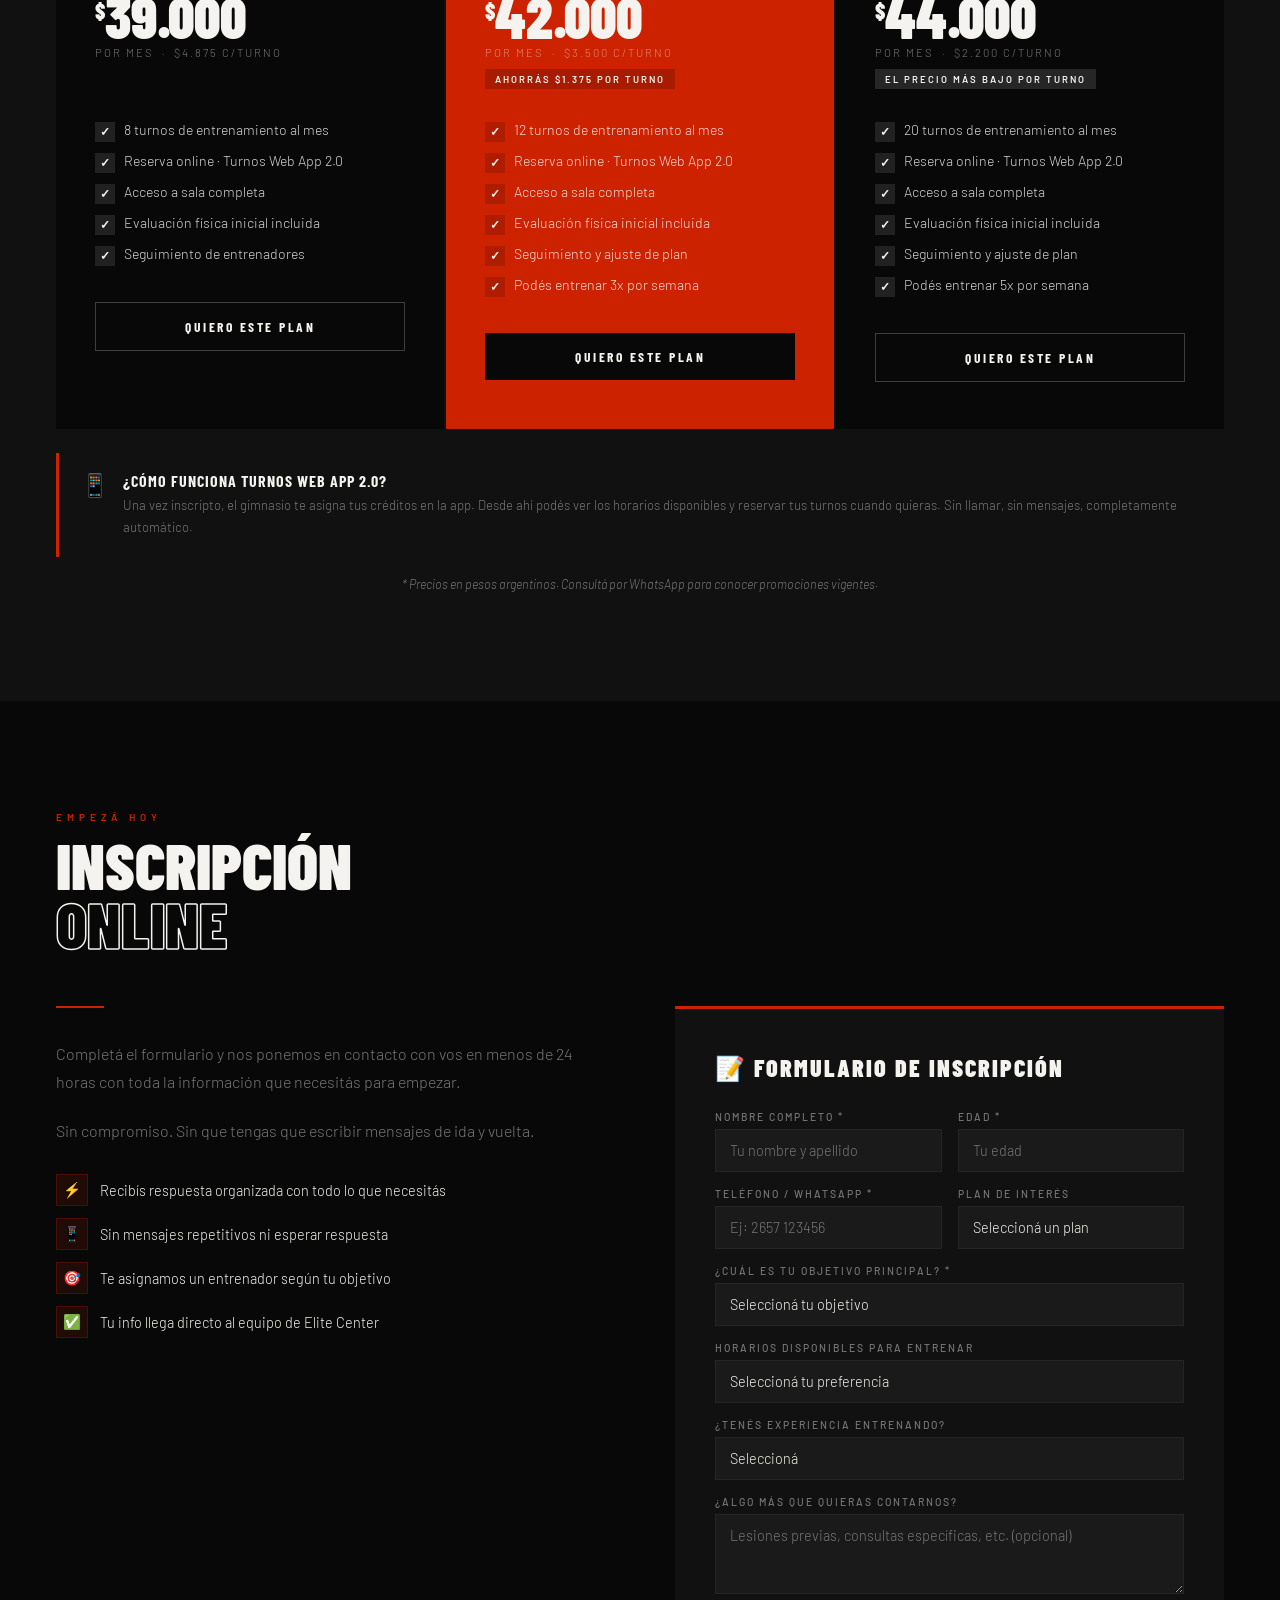
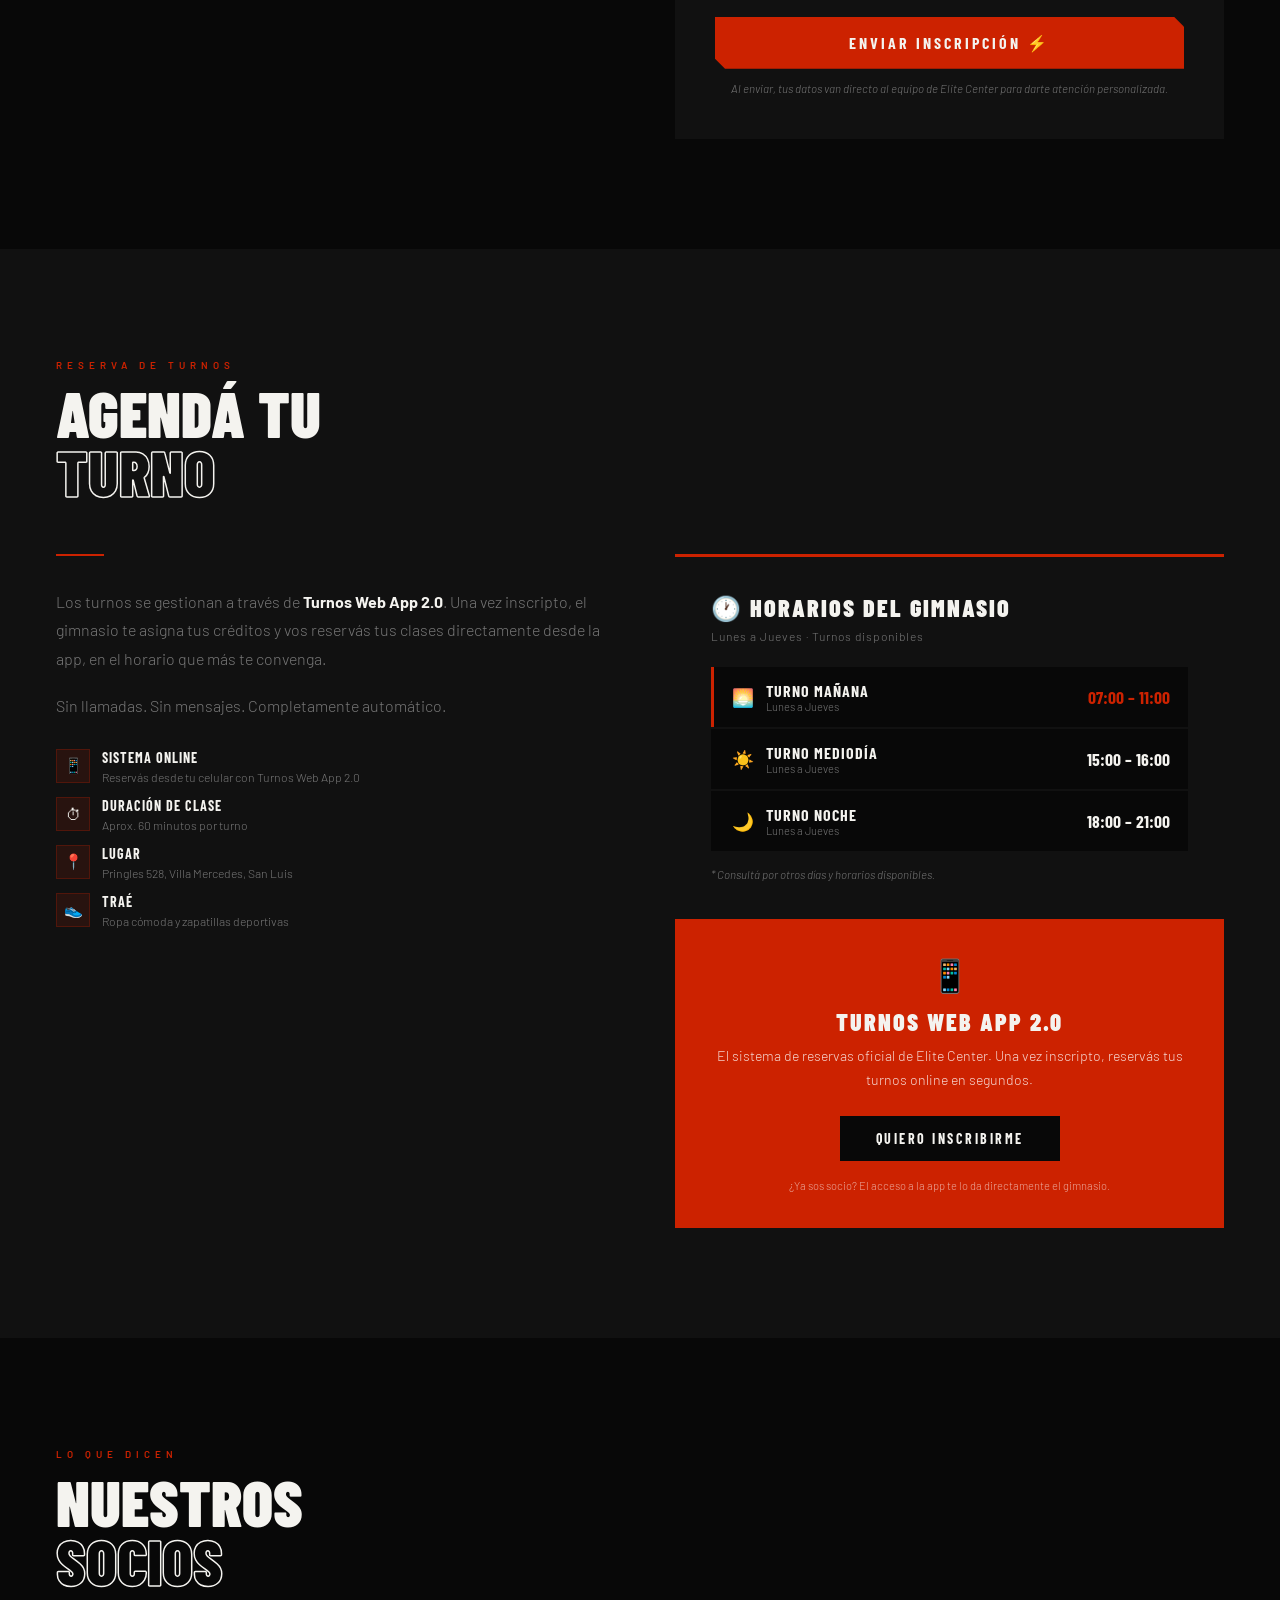
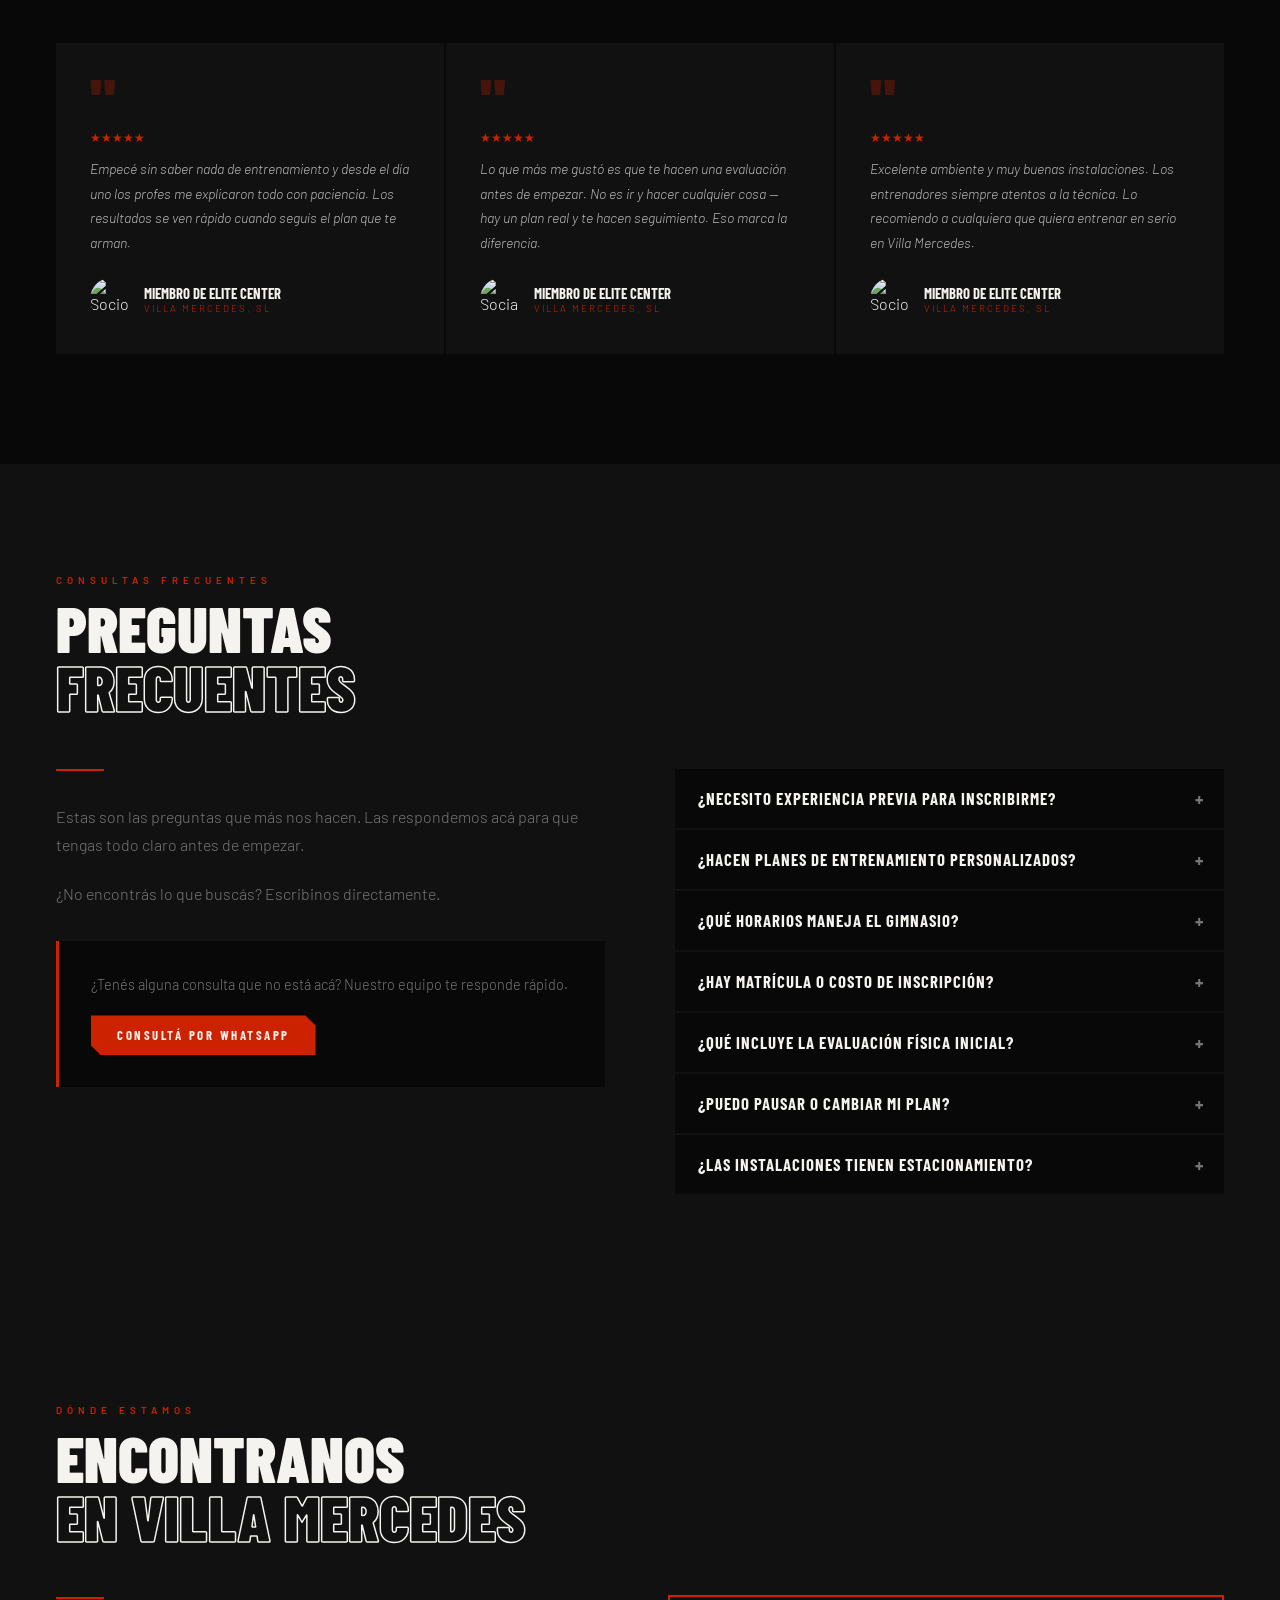
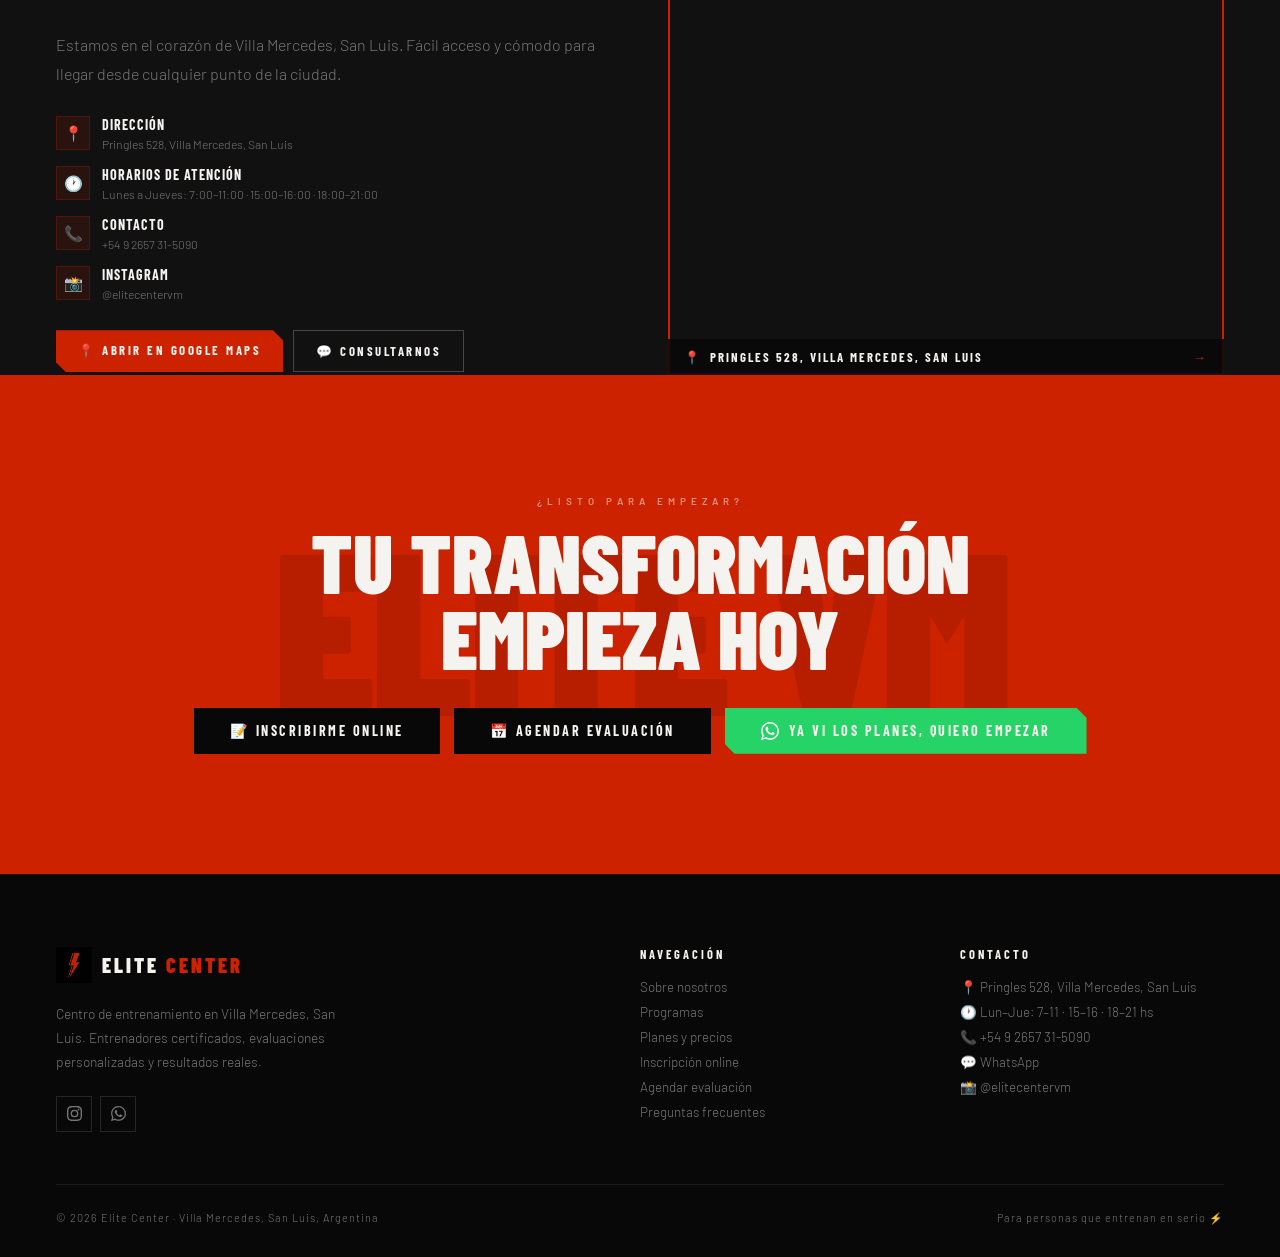
==== commit 3958b737: "Preloader agregado" ====
--- a/index.html
+++ b/index.html
@@ -19,6 +19,23 @@
 <body>
 
 <!-- CURSOR -->
+<!-- PRELOADER -->
+<div id="preloader">
+  <div class="pre-bg"></div>
+  <div class="pre-content">
+    <div class="pre-logo-wrap">
+      <img src="logo_espalda.png" alt="Elite Center" class="pre-logo">
+      <div class="pre-bar-wrap"><div class="pre-bar"></div></div>
+      <div class="pre-pct" id="pre-pct">0%</div>
+    </div>
+  </div>
+  <div class="pre-stripes">
+    <div class="pre-stripe s1"></div>
+    <div class="pre-stripe s2"></div>
+    <div class="pre-stripe s3"></div>
+  </div>
+</div>
+
 <div class="cur" id="cur"></div>
 <div class="cur-r" id="cur-r"></div>
 
--- a/style.css
+++ b/style.css
@@ -414,3 +414,125 @@
   .form-box{padding:28px 20px}
   .sec{padding:64px 18px}
 }
+
+/* ═══════════════════════════════════════════
+   PRELOADER
+═══════════════════════════════════════════ */
+#preloader {
+  position: fixed;
+  inset: 0;
+  z-index: 10000;
+  display: flex;
+  align-items: center;
+  justify-content: center;
+  overflow: hidden;
+  background: var(--blk);
+}
+.pre-bg {
+  position: absolute;
+  inset: 0;
+  background: radial-gradient(ellipse at center, #1a0500 0%, var(--blk) 70%);
+  animation: prePulse 2s ease-in-out infinite;
+}
+@keyframes prePulse {
+  0%,100% { opacity: 0.6; }
+  50%      { opacity: 1; }
+}
+
+/* diagonal stripes */
+.pre-stripes { position: absolute; inset: 0; pointer-events: none; overflow: hidden; }
+.pre-stripe {
+  position: absolute;
+  top: -100%;
+  width: 2px;
+  height: 300%;
+  background: linear-gradient(to bottom, transparent, var(--red), transparent);
+  opacity: 0;
+  animation: stripeDown 2.4s ease-in-out infinite;
+}
+.pre-stripe.s1 { left: 30%; animation-delay: 0s;   opacity: .18; transform: skewX(-15deg); }
+.pre-stripe.s2 { left: 50%; animation-delay: 0.4s; opacity: .12; transform: skewX(-15deg); width: 1px; }
+.pre-stripe.s3 { left: 70%; animation-delay: 0.8s; opacity: .18; transform: skewX(-15deg); }
+@keyframes stripeDown {
+  0%   { transform: skewX(-15deg) translateY(-20%); opacity: 0; }
+  20%  { opacity: .18; }
+  80%  { opacity: .18; }
+  100% { transform: skewX(-15deg) translateY(20%);  opacity: 0; }
+}
+
+/* content */
+.pre-content {
+  position: relative;
+  z-index: 2;
+  display: flex;
+  align-items: center;
+  justify-content: center;
+}
+.pre-logo-wrap {
+  display: flex;
+  flex-direction: column;
+  align-items: center;
+  gap: 28px;
+}
+.pre-logo {
+  width: clamp(220px, 40vw, 380px);
+  height: auto;
+  opacity: 0;
+  transform: scale(0.88);
+  animation: preLogoIn 0.7s 0.2s cubic-bezier(.22,1,.36,1) forwards;
+  filter: drop-shadow(0 0 40px rgba(204,34,0,.35));
+}
+@keyframes preLogoIn {
+  to { opacity: 1; transform: scale(1); }
+}
+
+/* progress bar */
+.pre-bar-wrap {
+  width: clamp(200px, 36vw, 340px);
+  height: 2px;
+  background: rgba(255,255,255,.08);
+  position: relative;
+  overflow: hidden;
+}
+.pre-bar-wrap::before {
+  content: '';
+  position: absolute;
+  inset: 0;
+  background: rgba(204,34,0,.15);
+}
+.pre-bar {
+  height: 100%;
+  width: 0%;
+  background: linear-gradient(to right, var(--red-dk), var(--red), #ff4422);
+  transition: width 0.05s linear;
+  position: relative;
+}
+.pre-bar::after {
+  content: '';
+  position: absolute;
+  right: 0; top: -3px;
+  width: 6px; height: 8px;
+  background: #ff4422;
+  box-shadow: 0 0 12px 3px rgba(255,68,34,.8);
+}
+
+/* percentage */
+.pre-pct {
+  font-family: 'Barlow Condensed', sans-serif;
+  font-weight: 700;
+  font-size: .72rem;
+  letter-spacing: 4px;
+  text-transform: uppercase;
+  color: var(--mut);
+  transition: color .3s;
+}
+
+/* exit animation */
+#preloader.pre-exit {
+  animation: preExit 0.7s cubic-bezier(.76,0,.24,1) forwards;
+}
+@keyframes preExit {
+  0%   { clip-path: inset(0 0 0 0); opacity: 1; }
+  60%  { clip-path: inset(0 0 0 0); opacity: 1; }
+  100% { clip-path: inset(0 0 100% 0); opacity: 0; pointer-events: none; }
+}
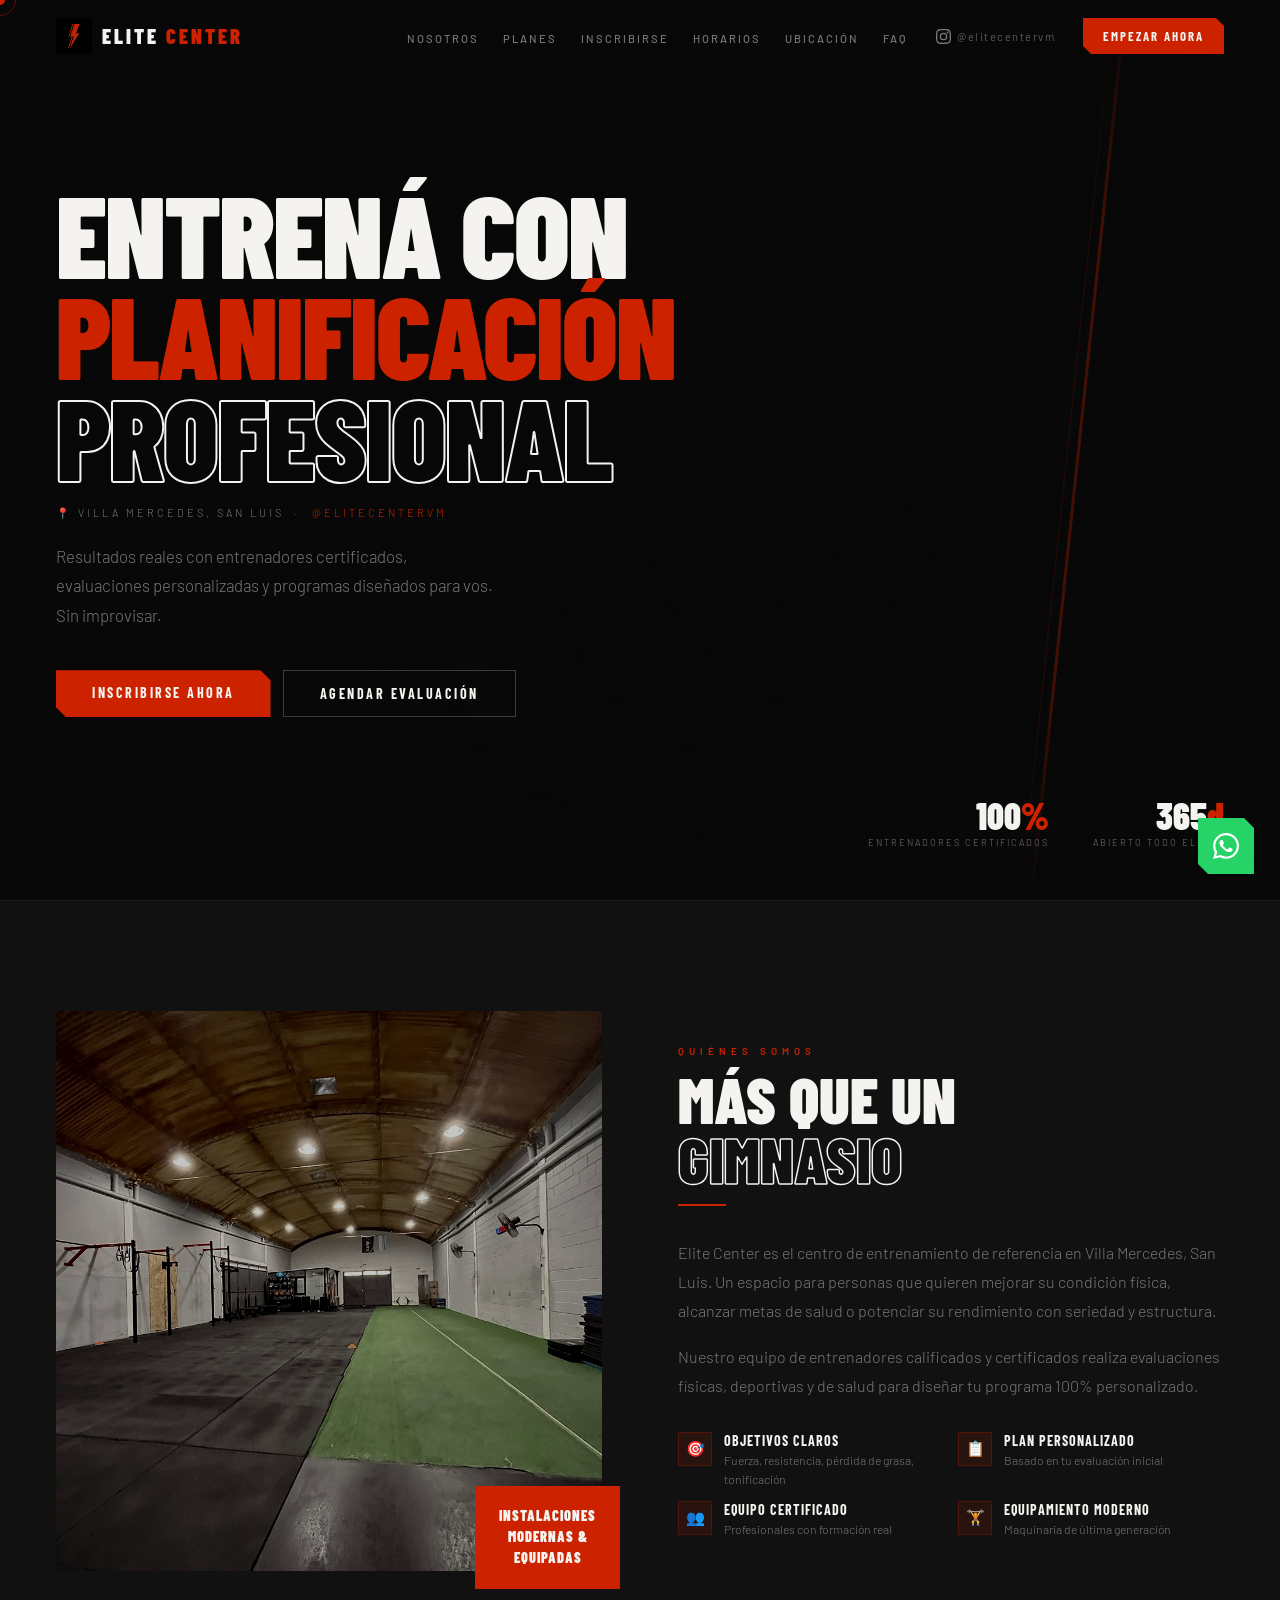
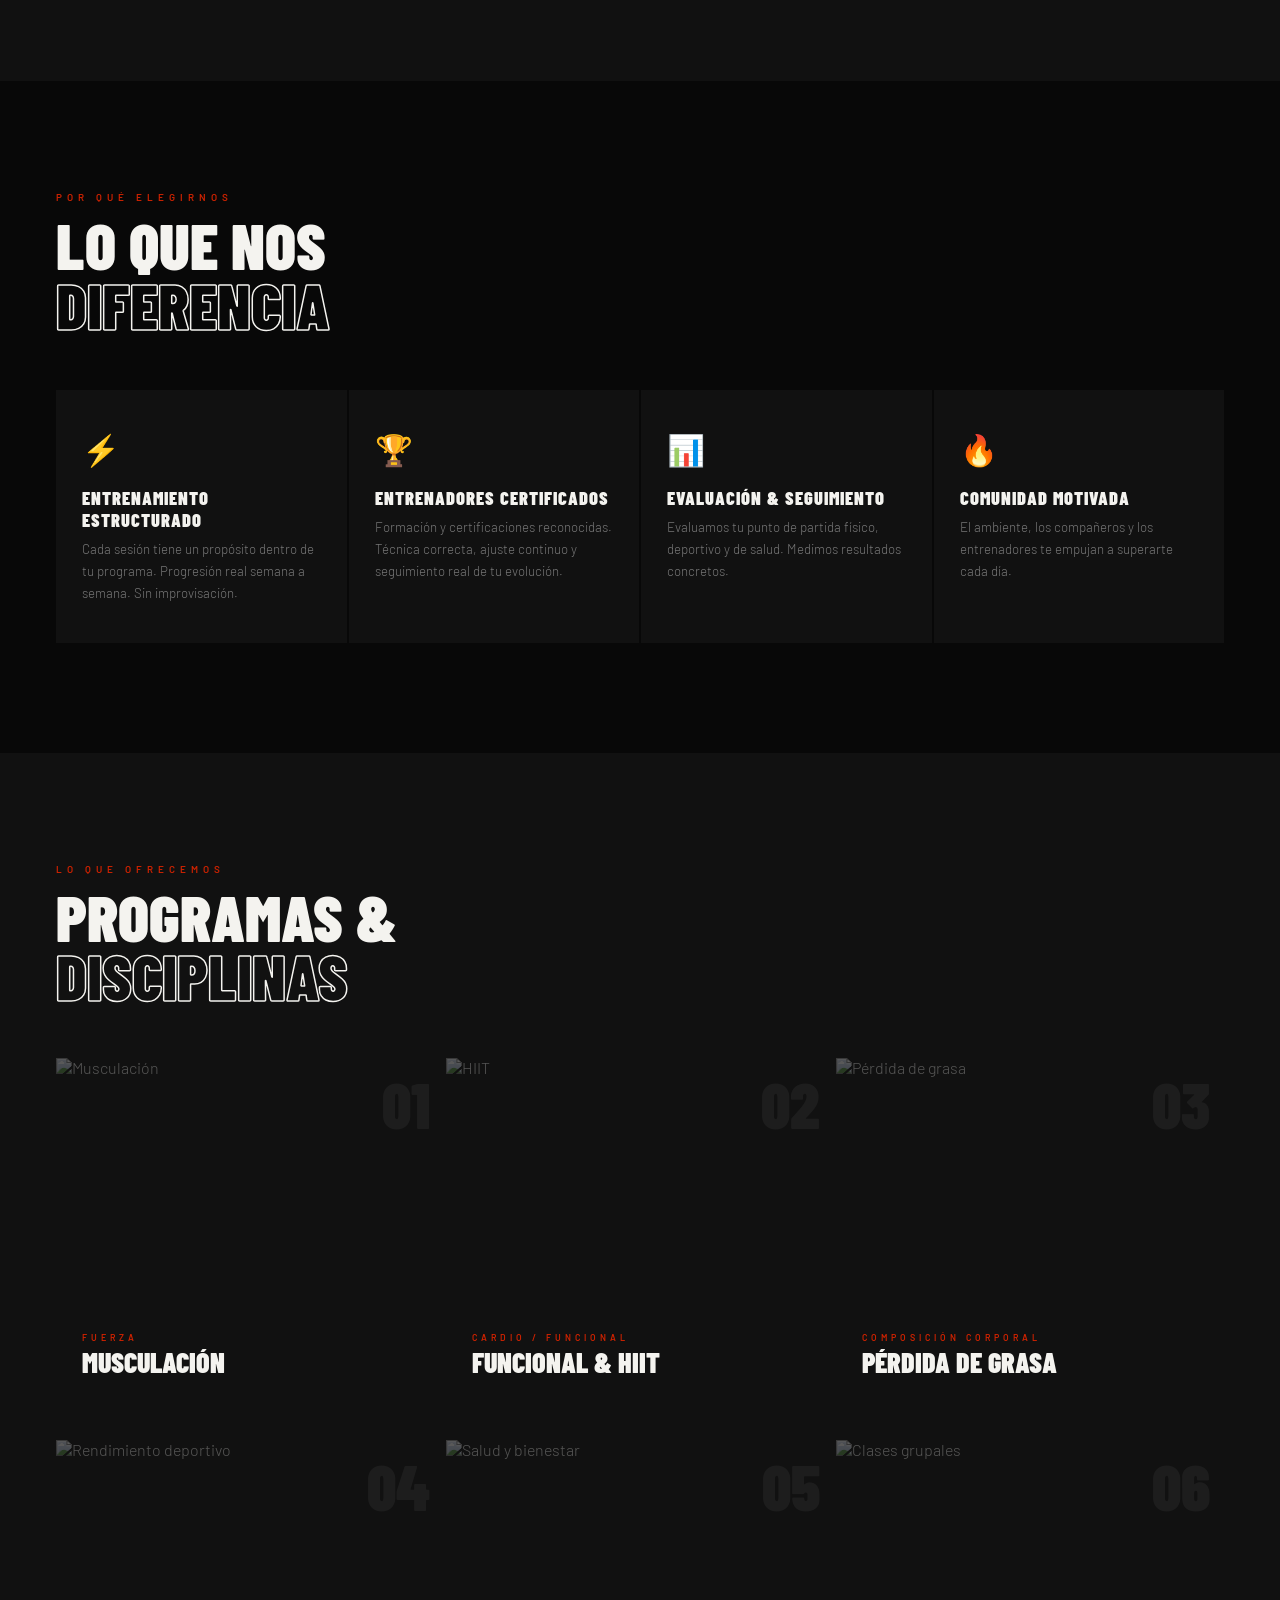
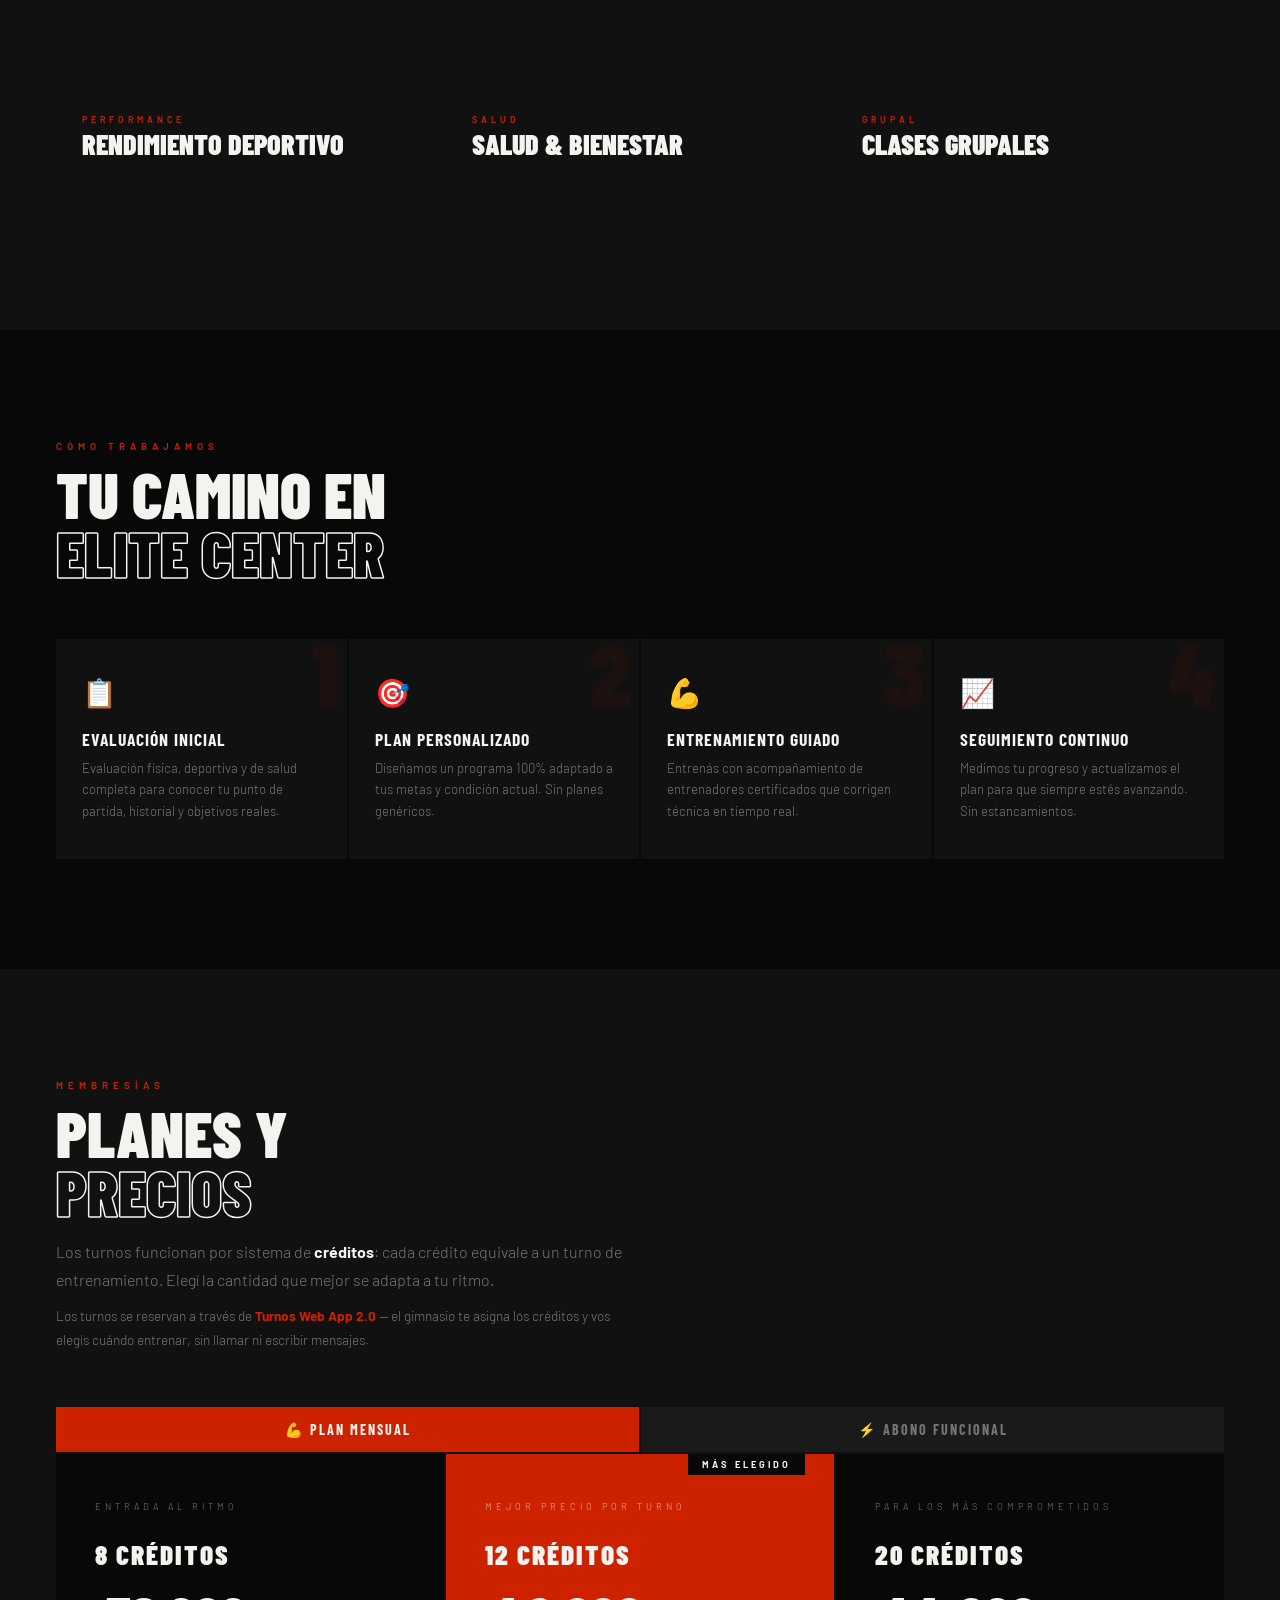
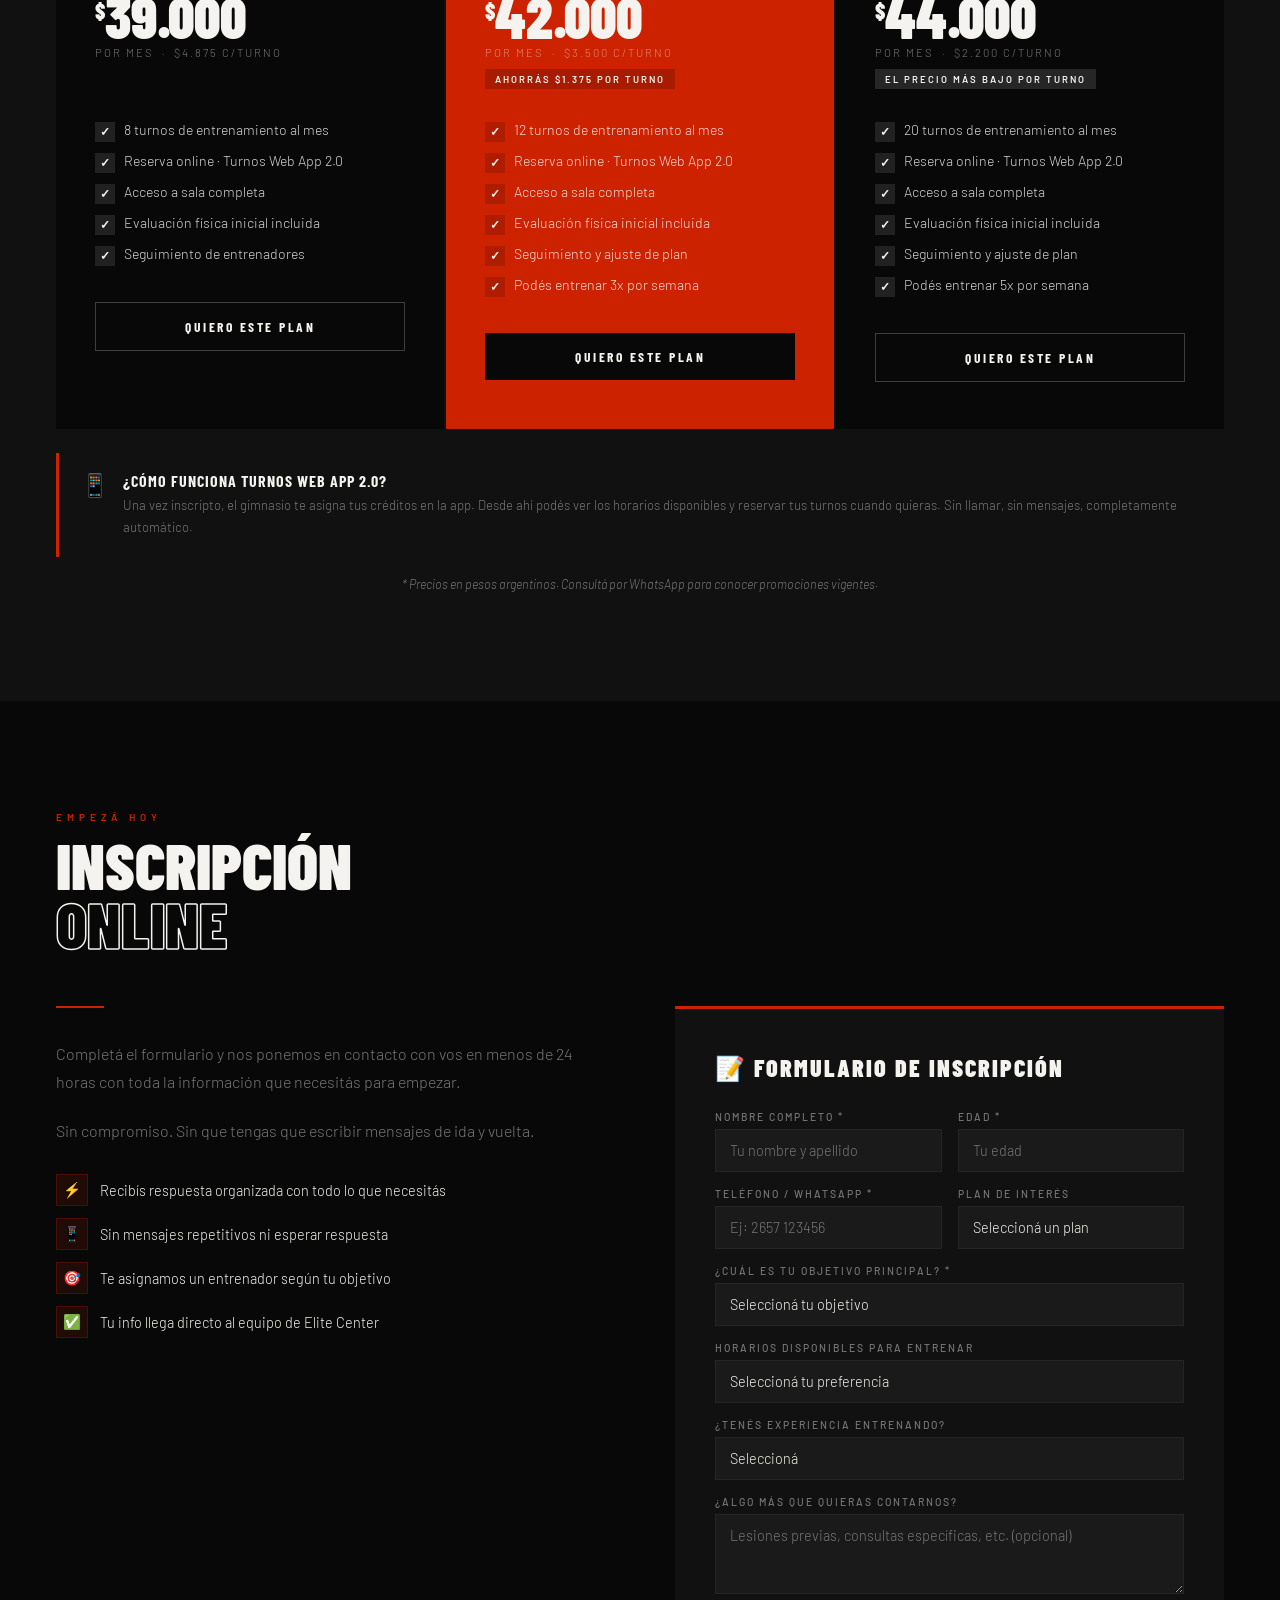
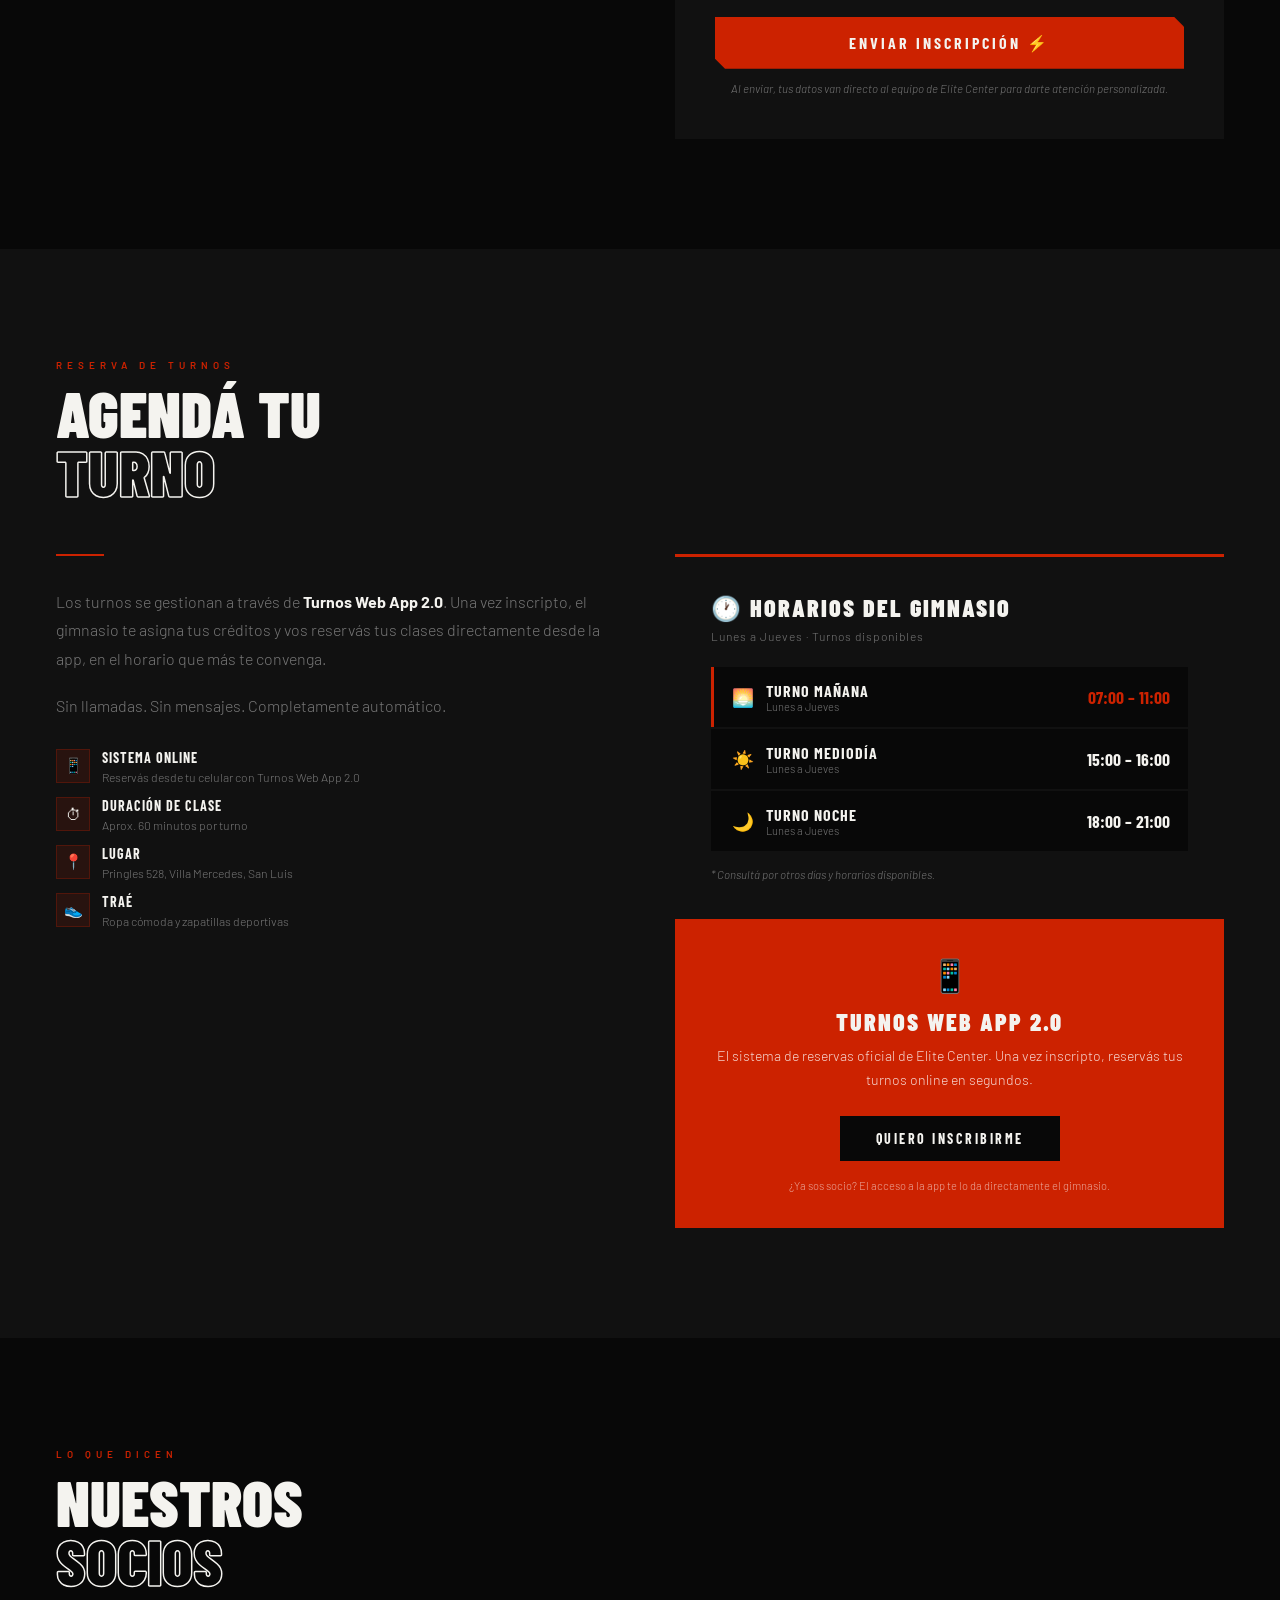
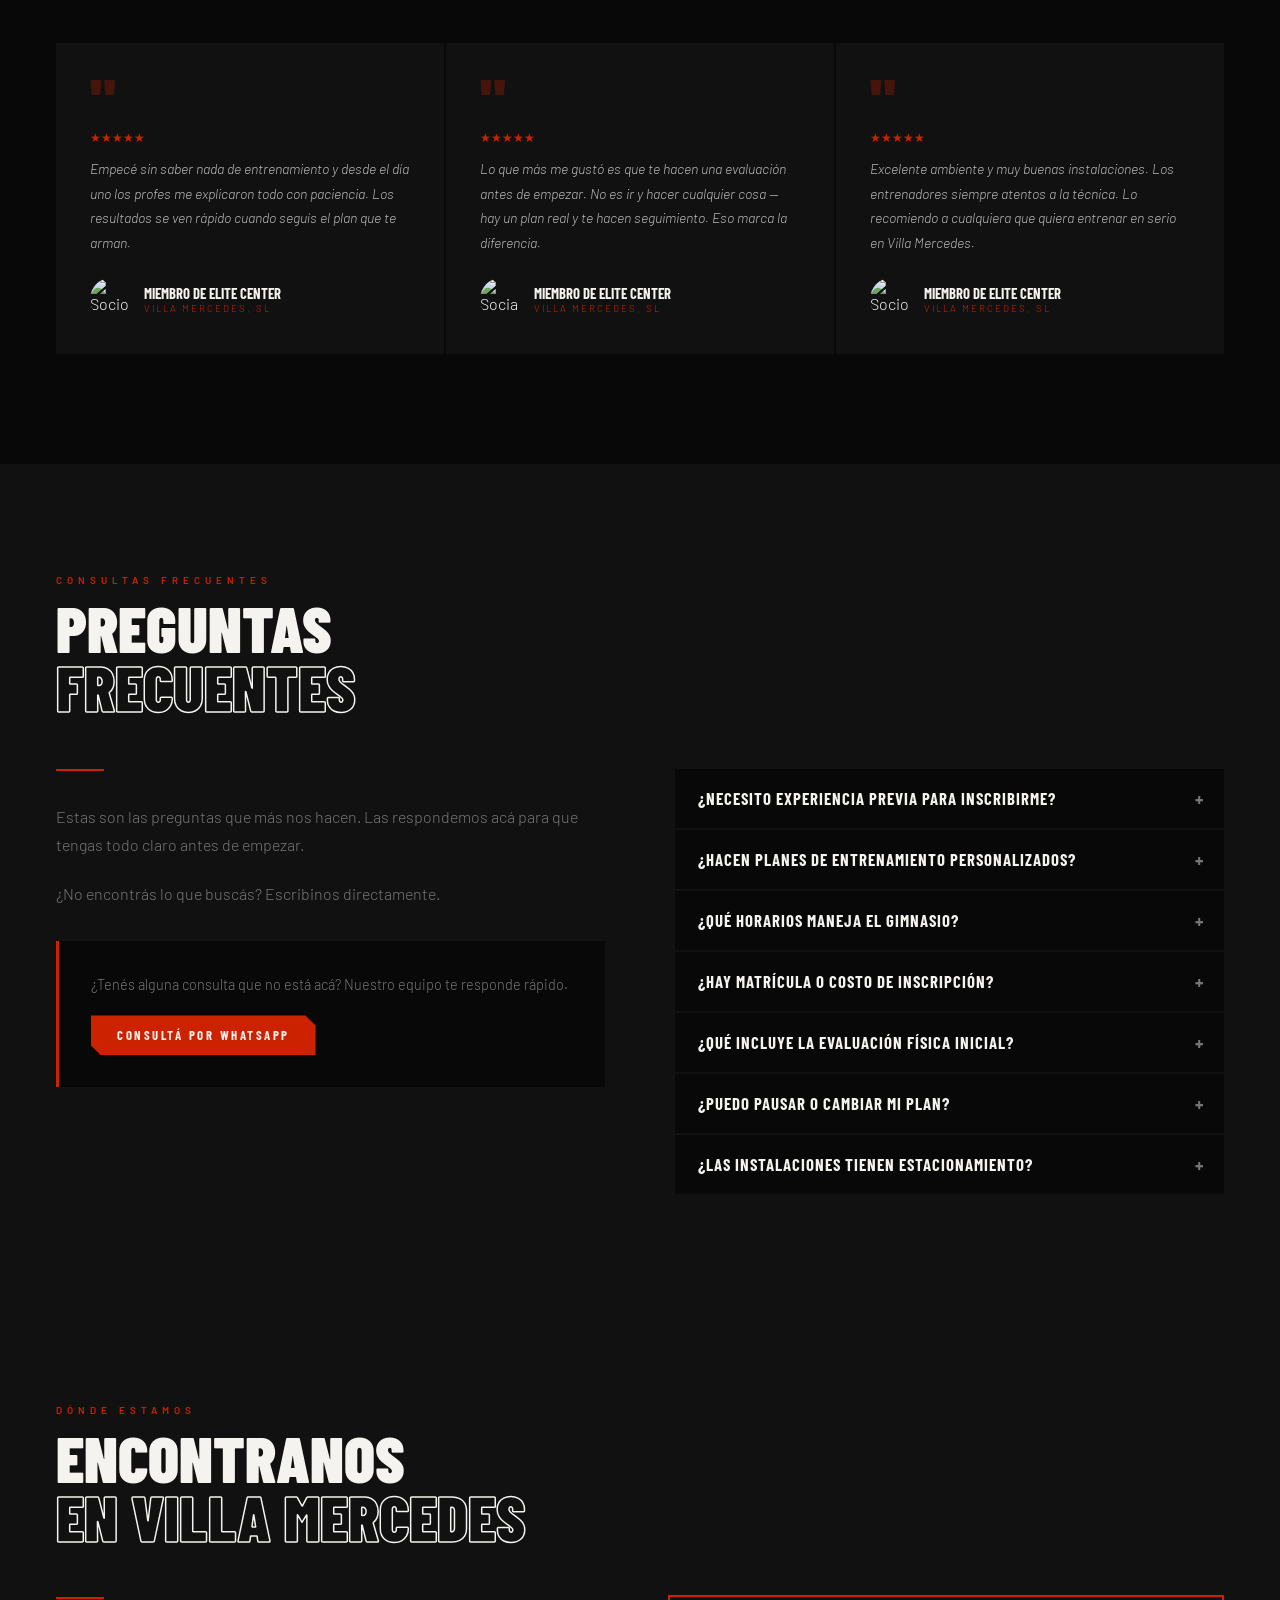
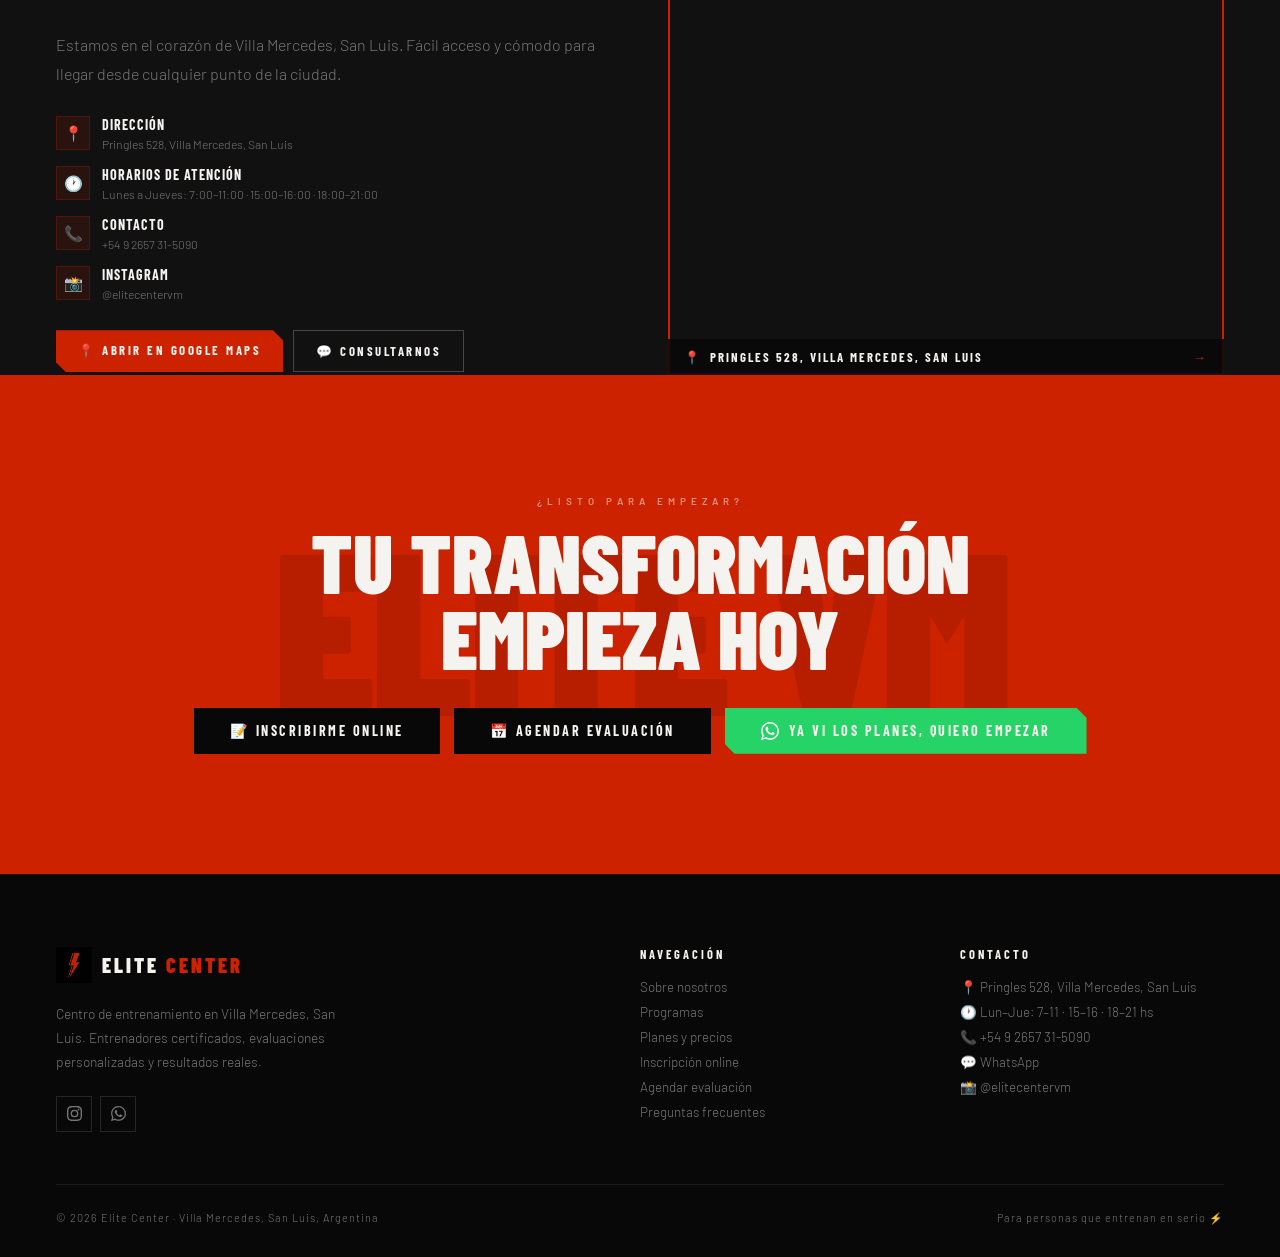
==== commit 7c15f3ba: "actualizacion img" ====
--- a/index.html
+++ b/index.html
@@ -112,7 +112,7 @@
 <!-- ══ ABOUT ══ -->
 <section class="about sec" id="about">
   <div class="about-img reveal">
-    <img src="https://images.unsplash.com/photo-1571902943202-507ec2618e8f?w=800&q=80" alt="Instalaciones Elite Center">
+    <img src="instalaciones.jpg" alt="Instalaciones Elite Center">
     <div class="about-badge">Instalaciones<br>modernas &<br>equipadas</div>
   </div>
   <div class="reveal">
--- a/style.css
+++ b/style.css
@@ -122,7 +122,7 @@
 .about{background:var(--g1);border-top:1px solid var(--g2);
   display:grid;grid-template-columns:1fr 1fr;gap:76px;align-items:center}
 .about-img{position:relative;height:560px}
-.about-img img{width:100%;height:100%;object-fit:cover;filter:brightness(.82) saturate(.88)}
+.about-img img{width:100%;height:100%;object-fit:cover;filter:brightness(.75) saturate(.7) contrast(1.1)}
 .about-badge{position:absolute;bottom:-18px;right:-18px;background:var(--red);
   padding:20px 24px;font-family:'Barlow Condensed',sans-serif;font-weight:900;
   font-size:.9rem;letter-spacing:1px;text-transform:uppercase;line-height:1.45;text-align:center}
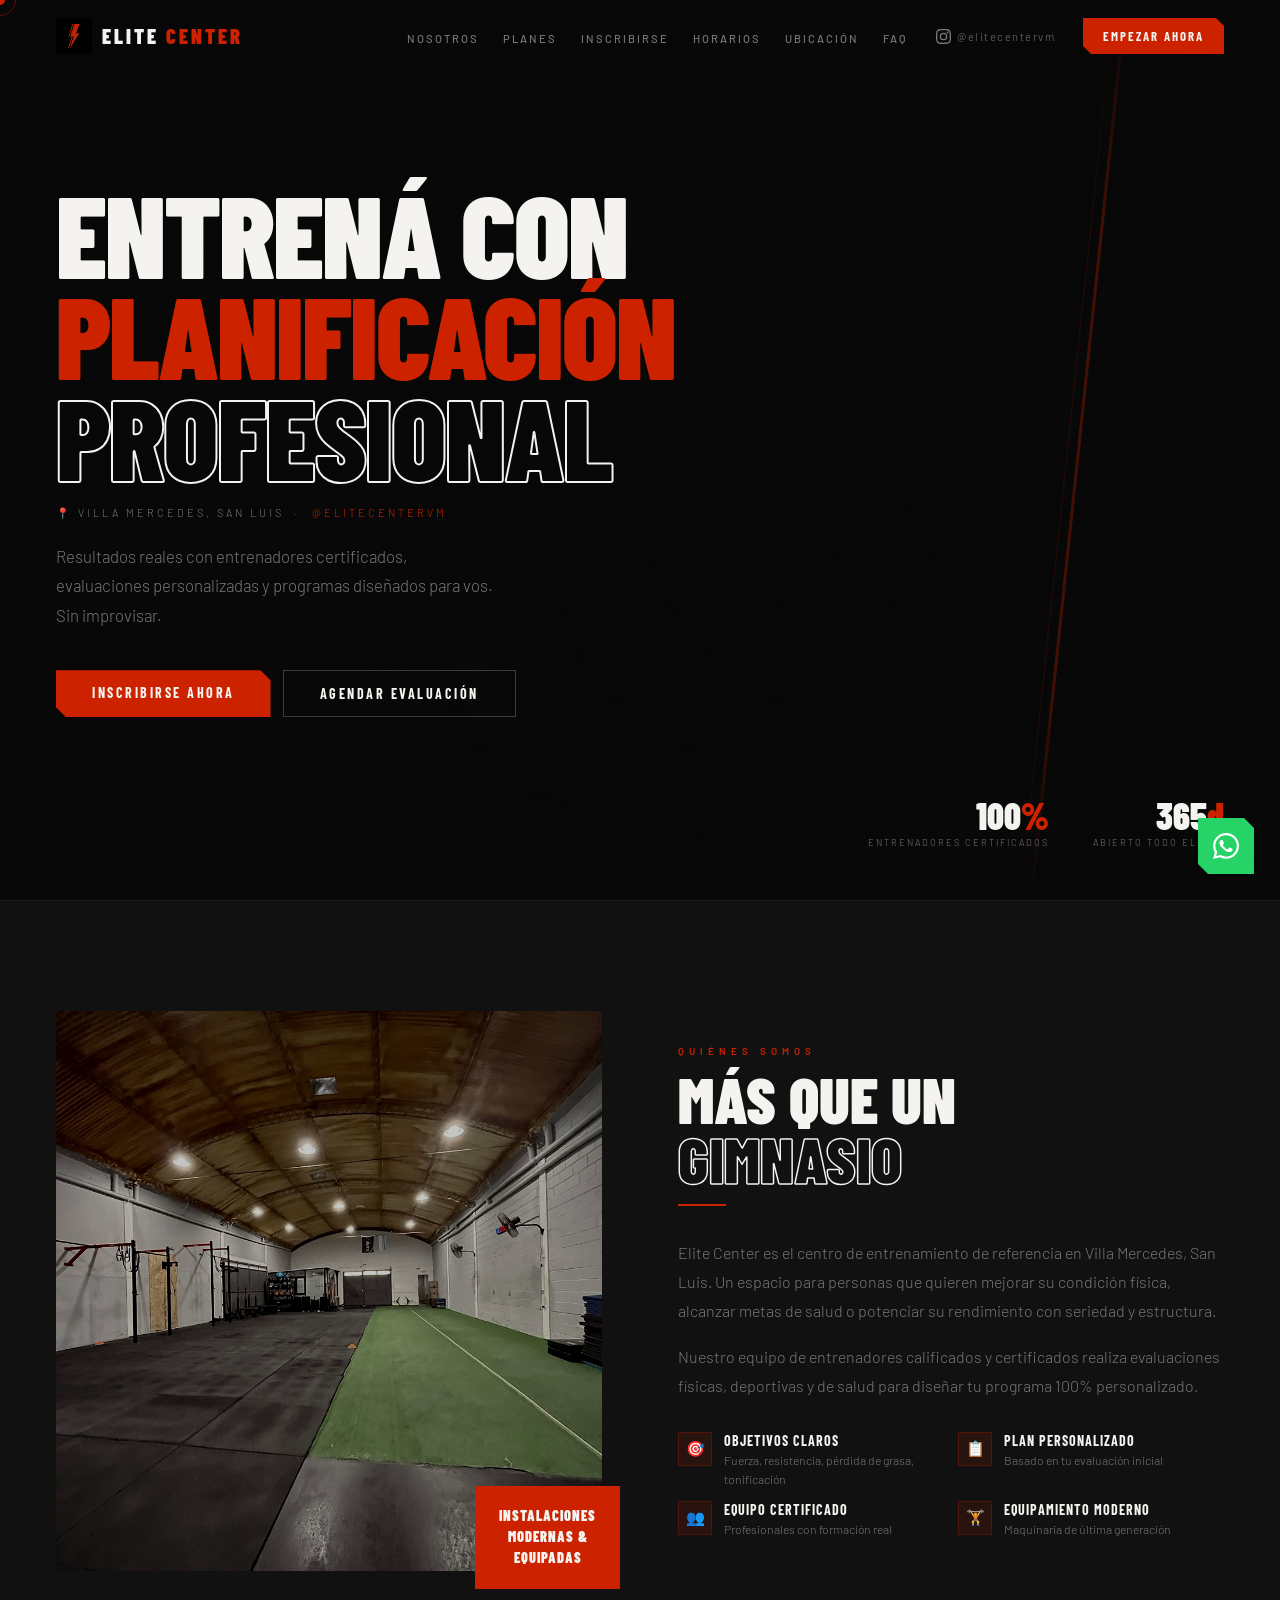
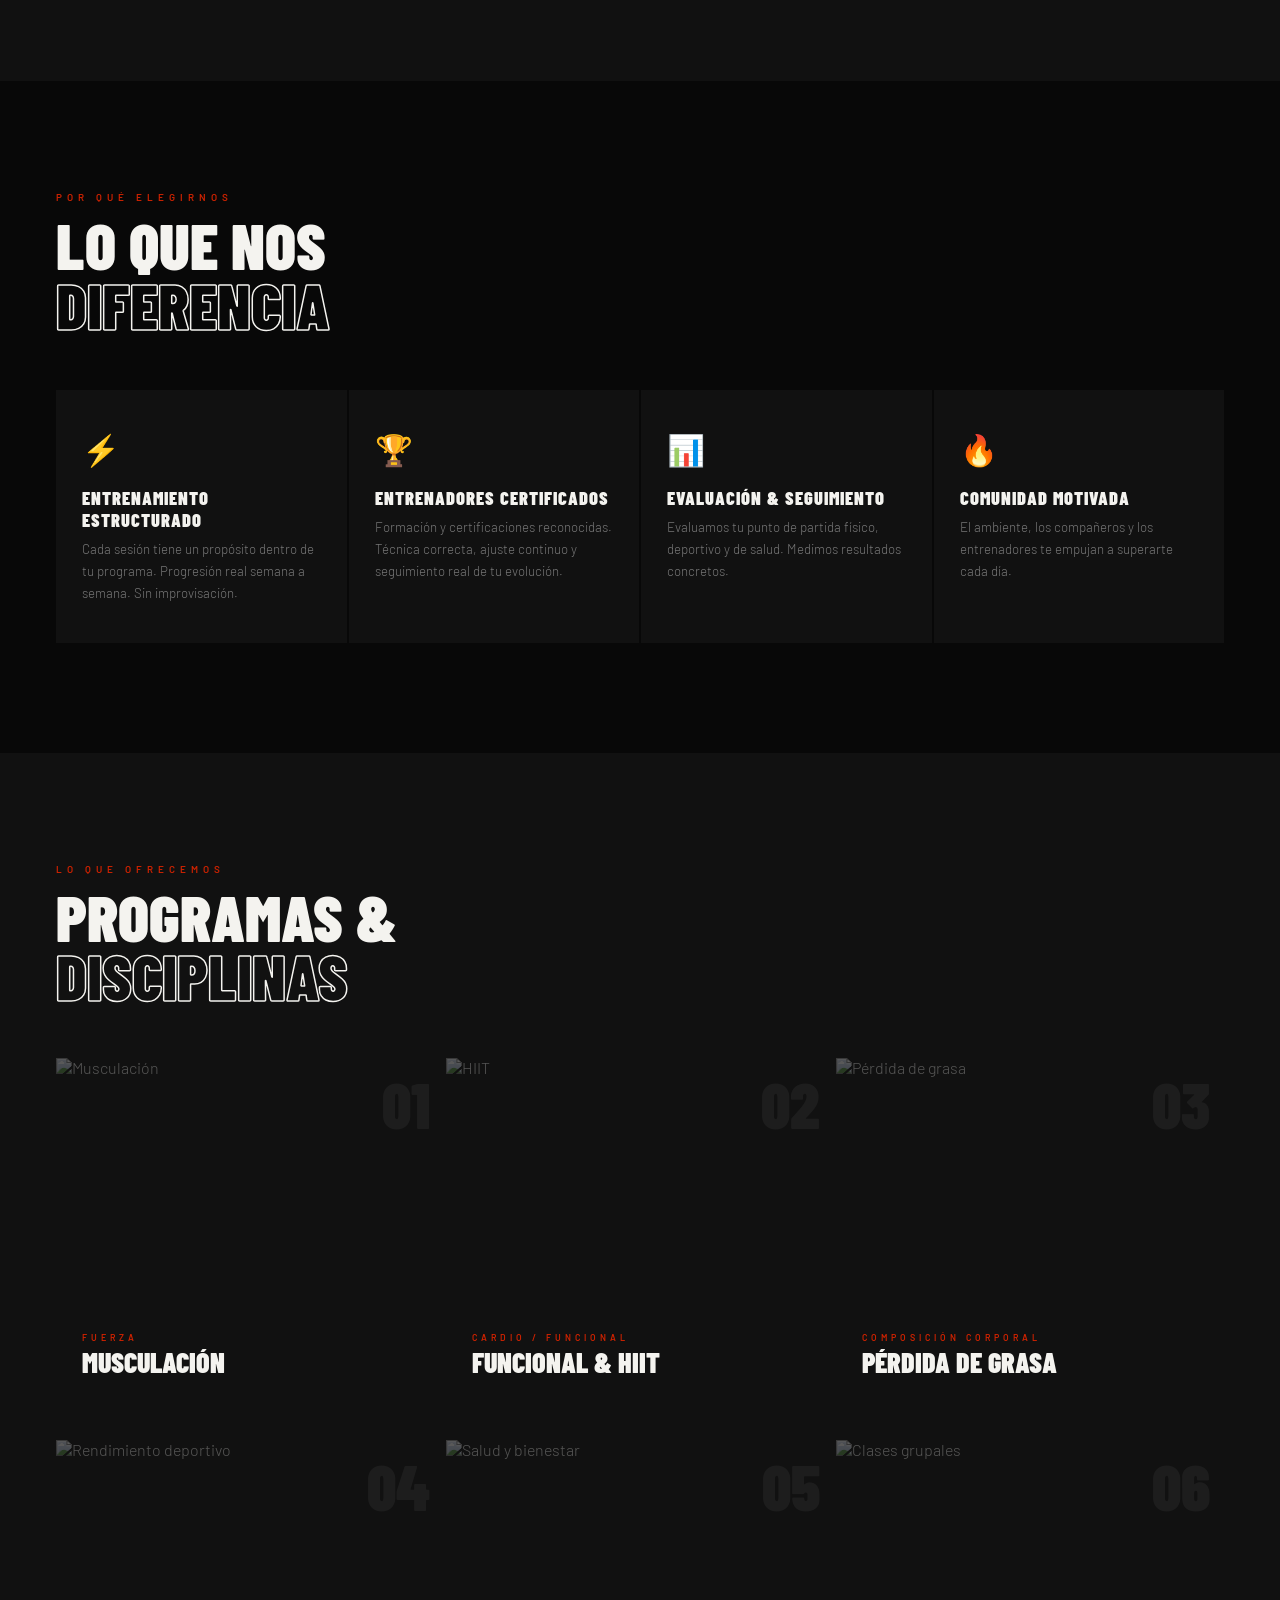
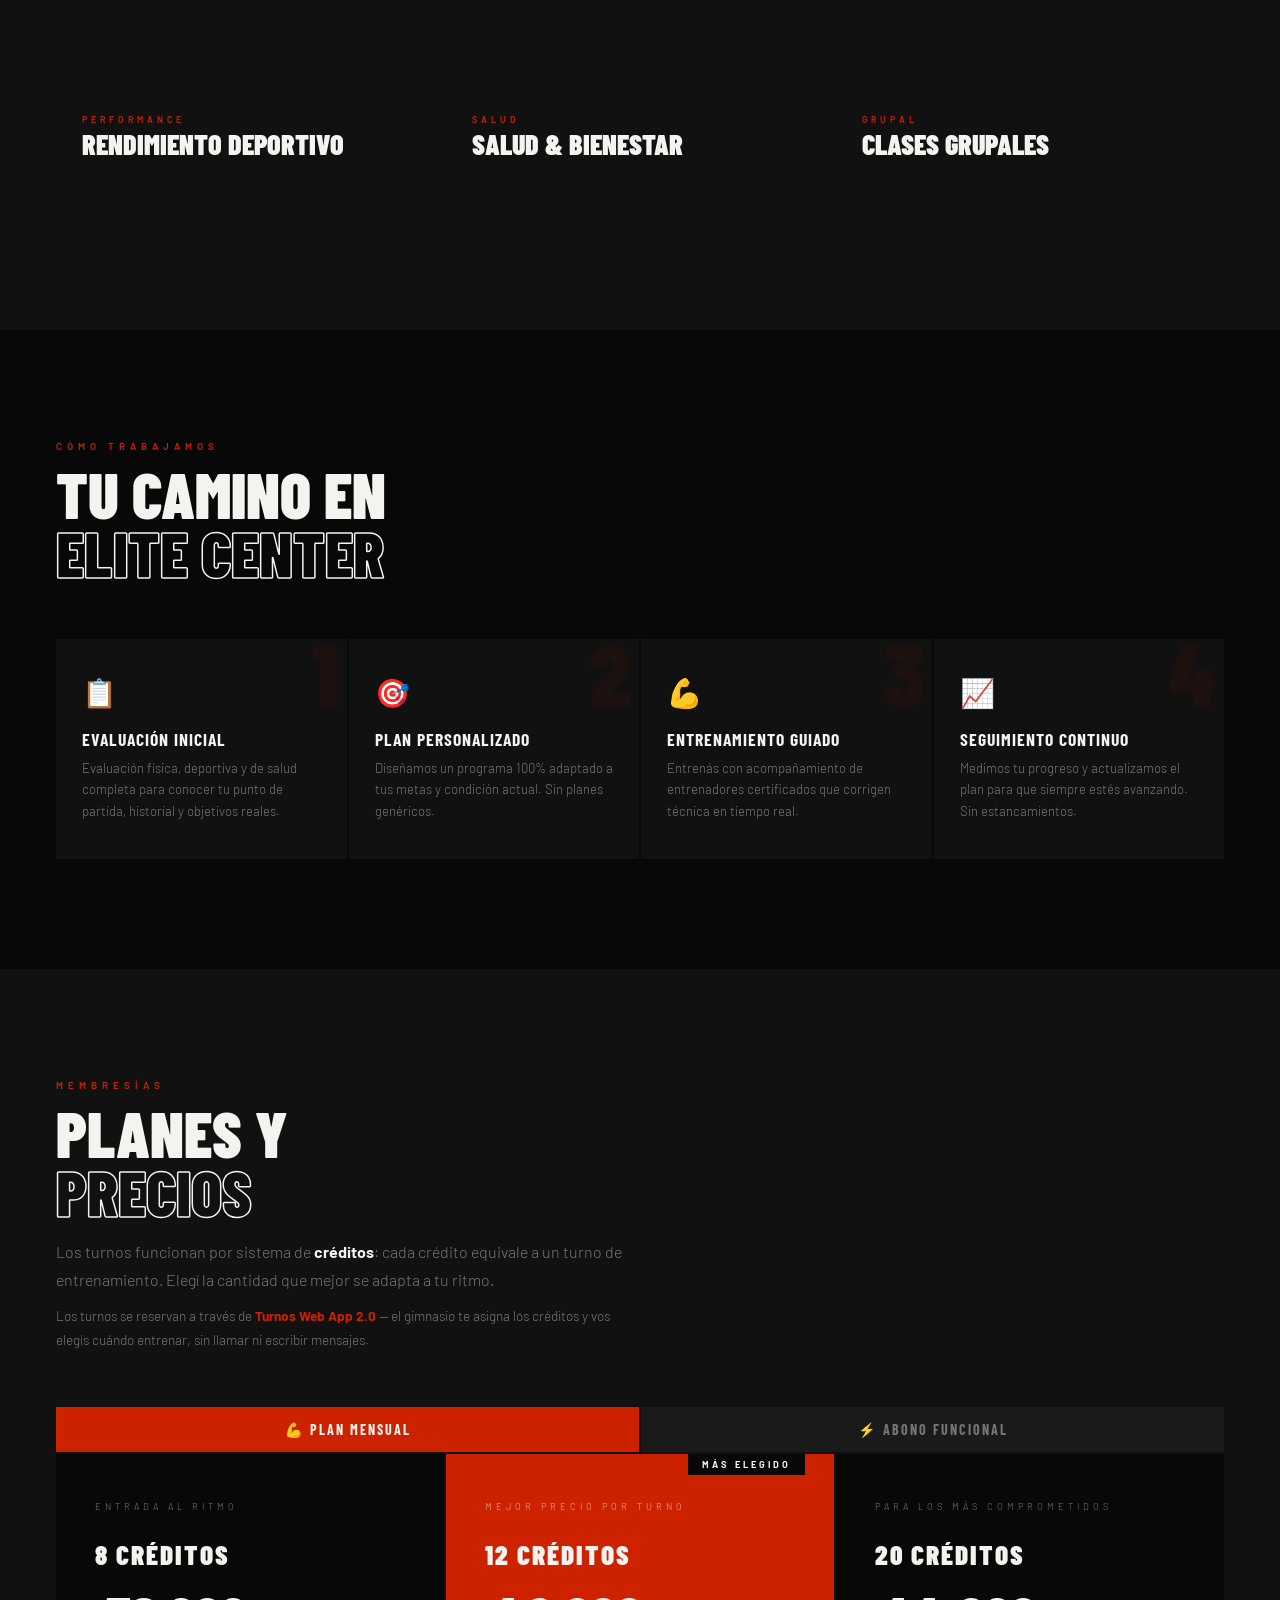
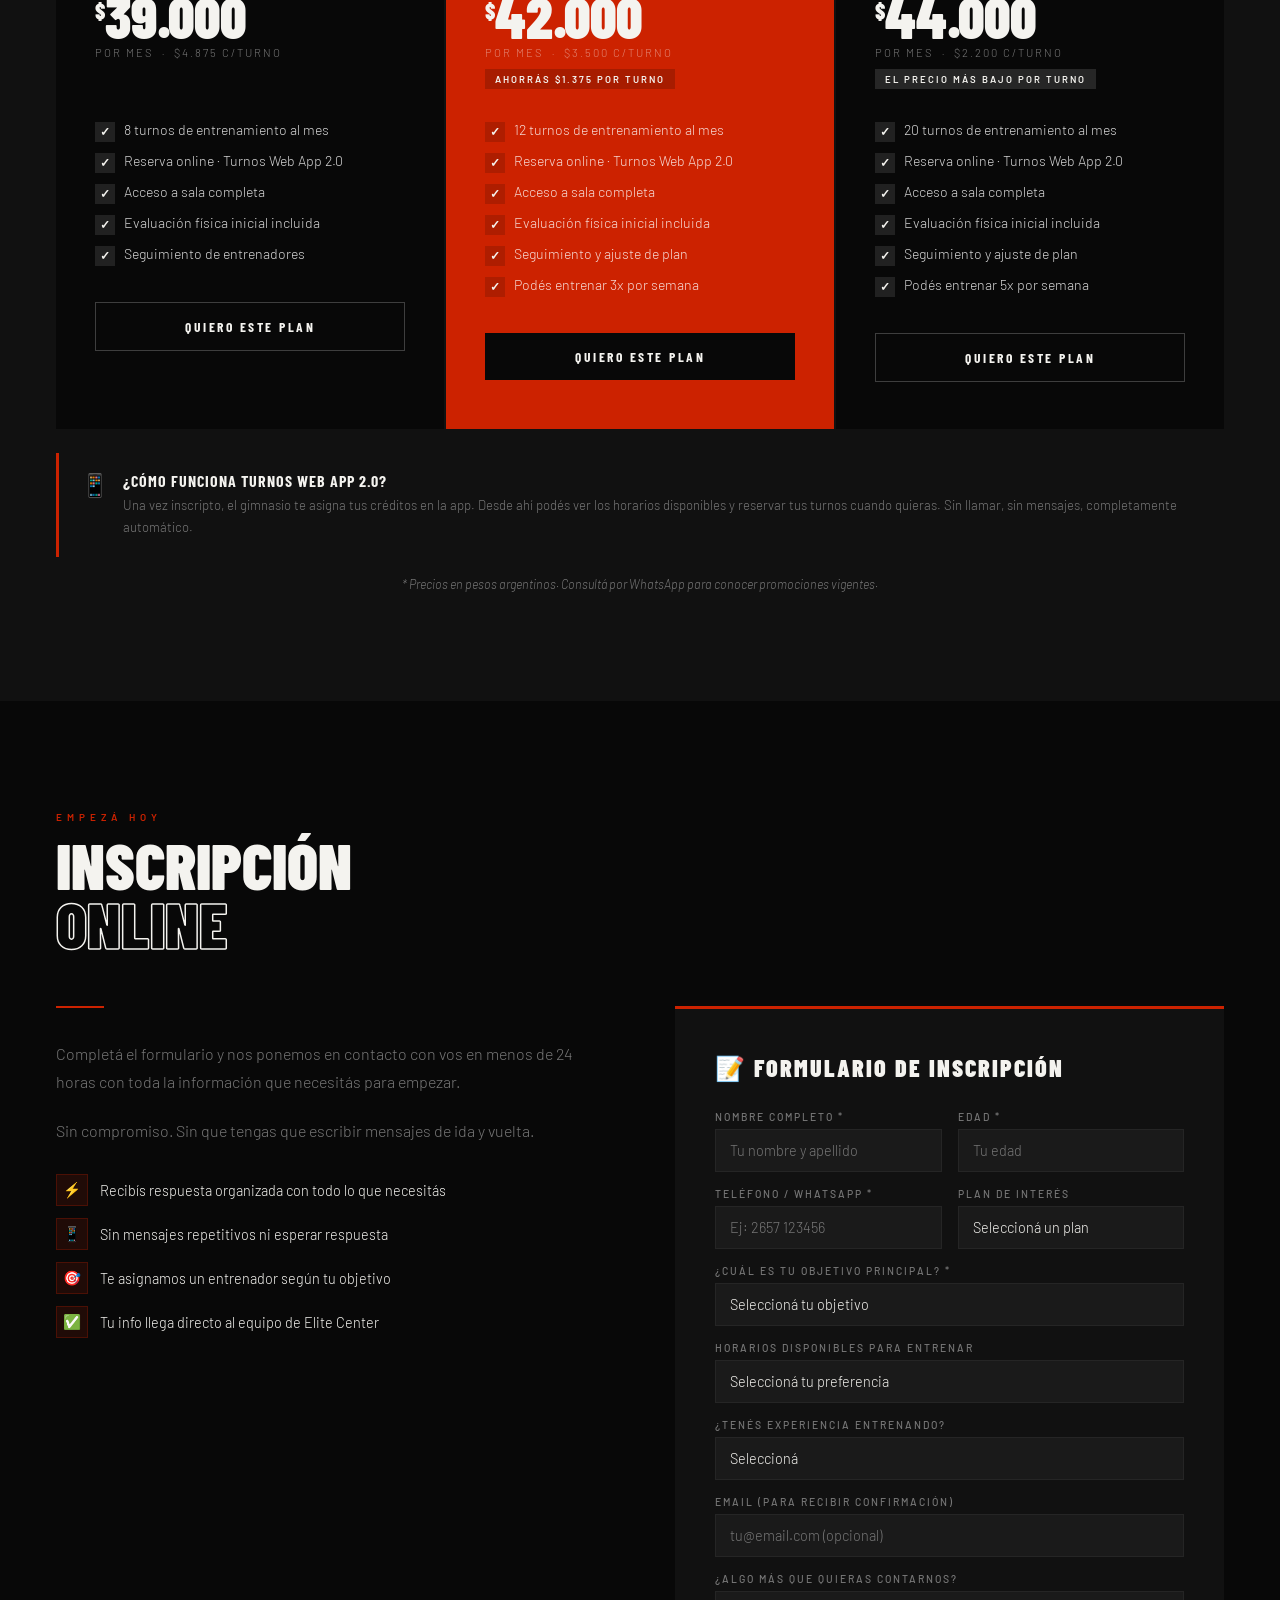
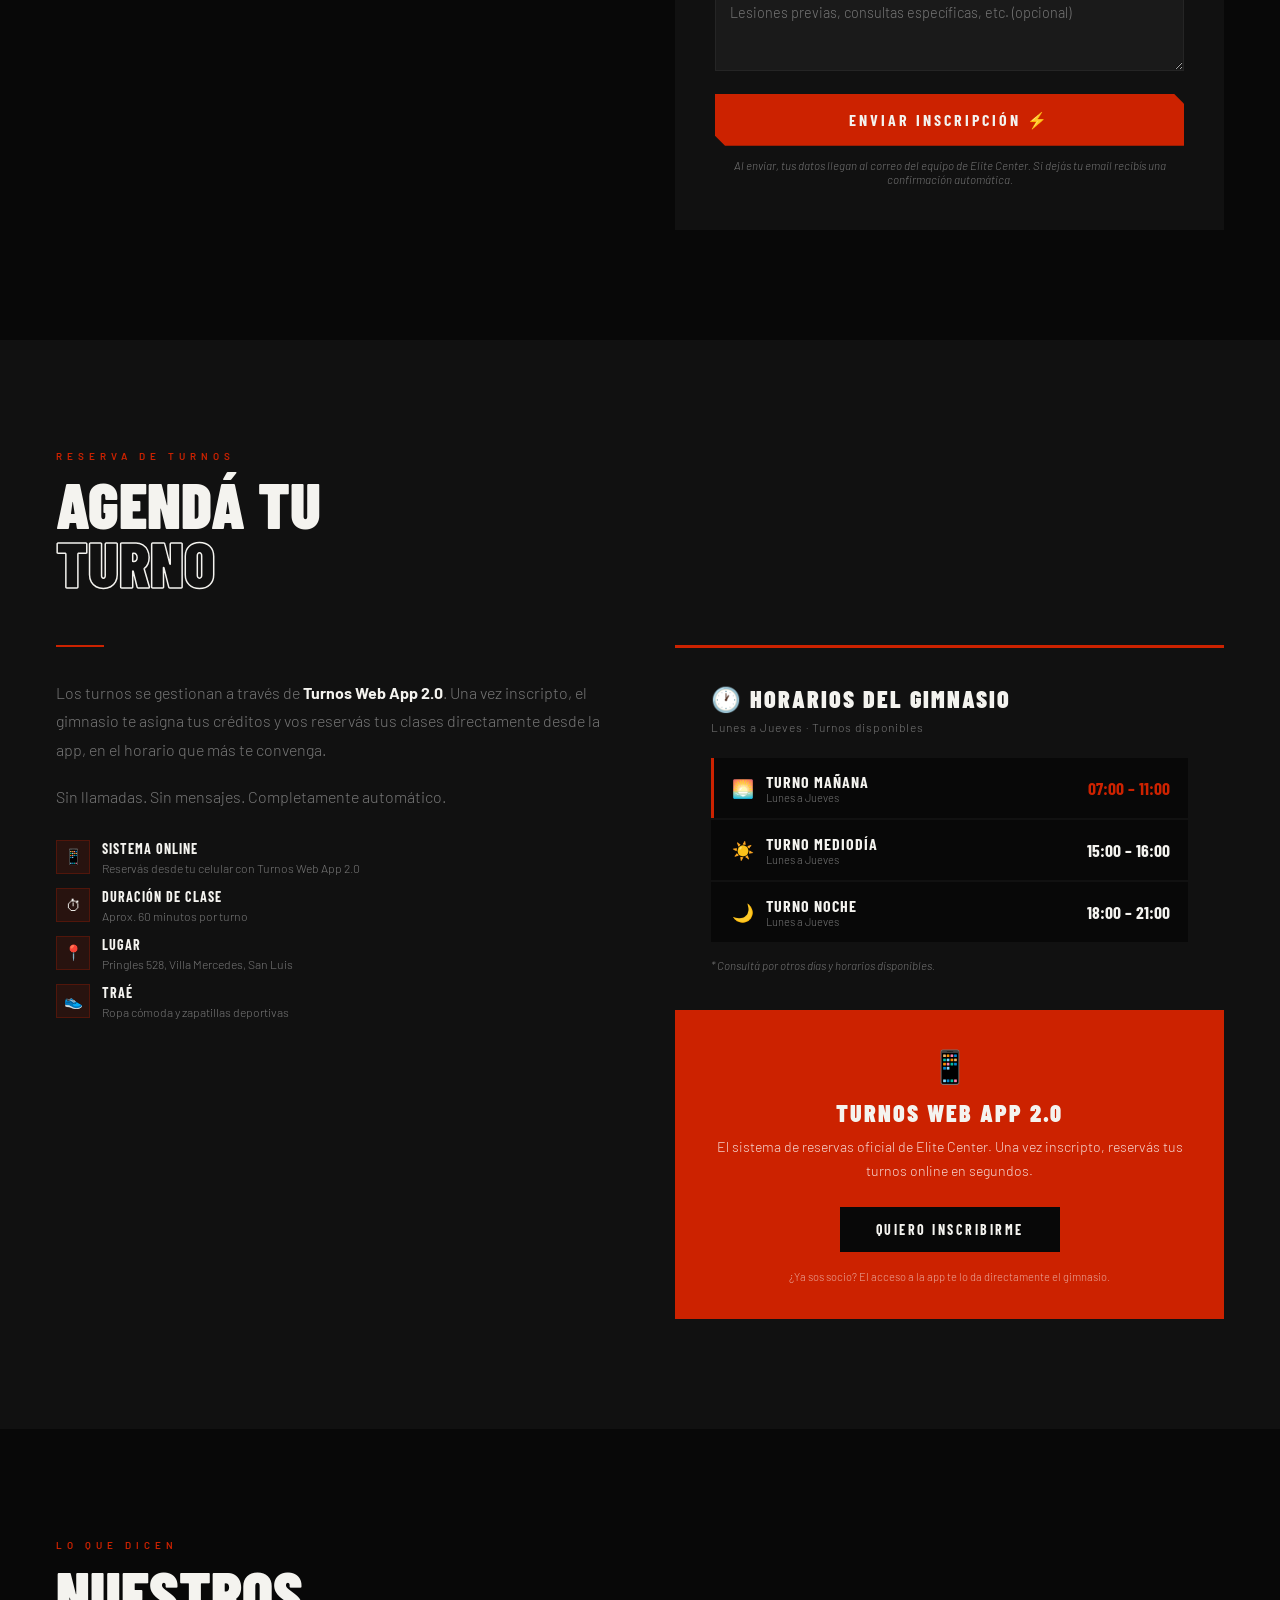
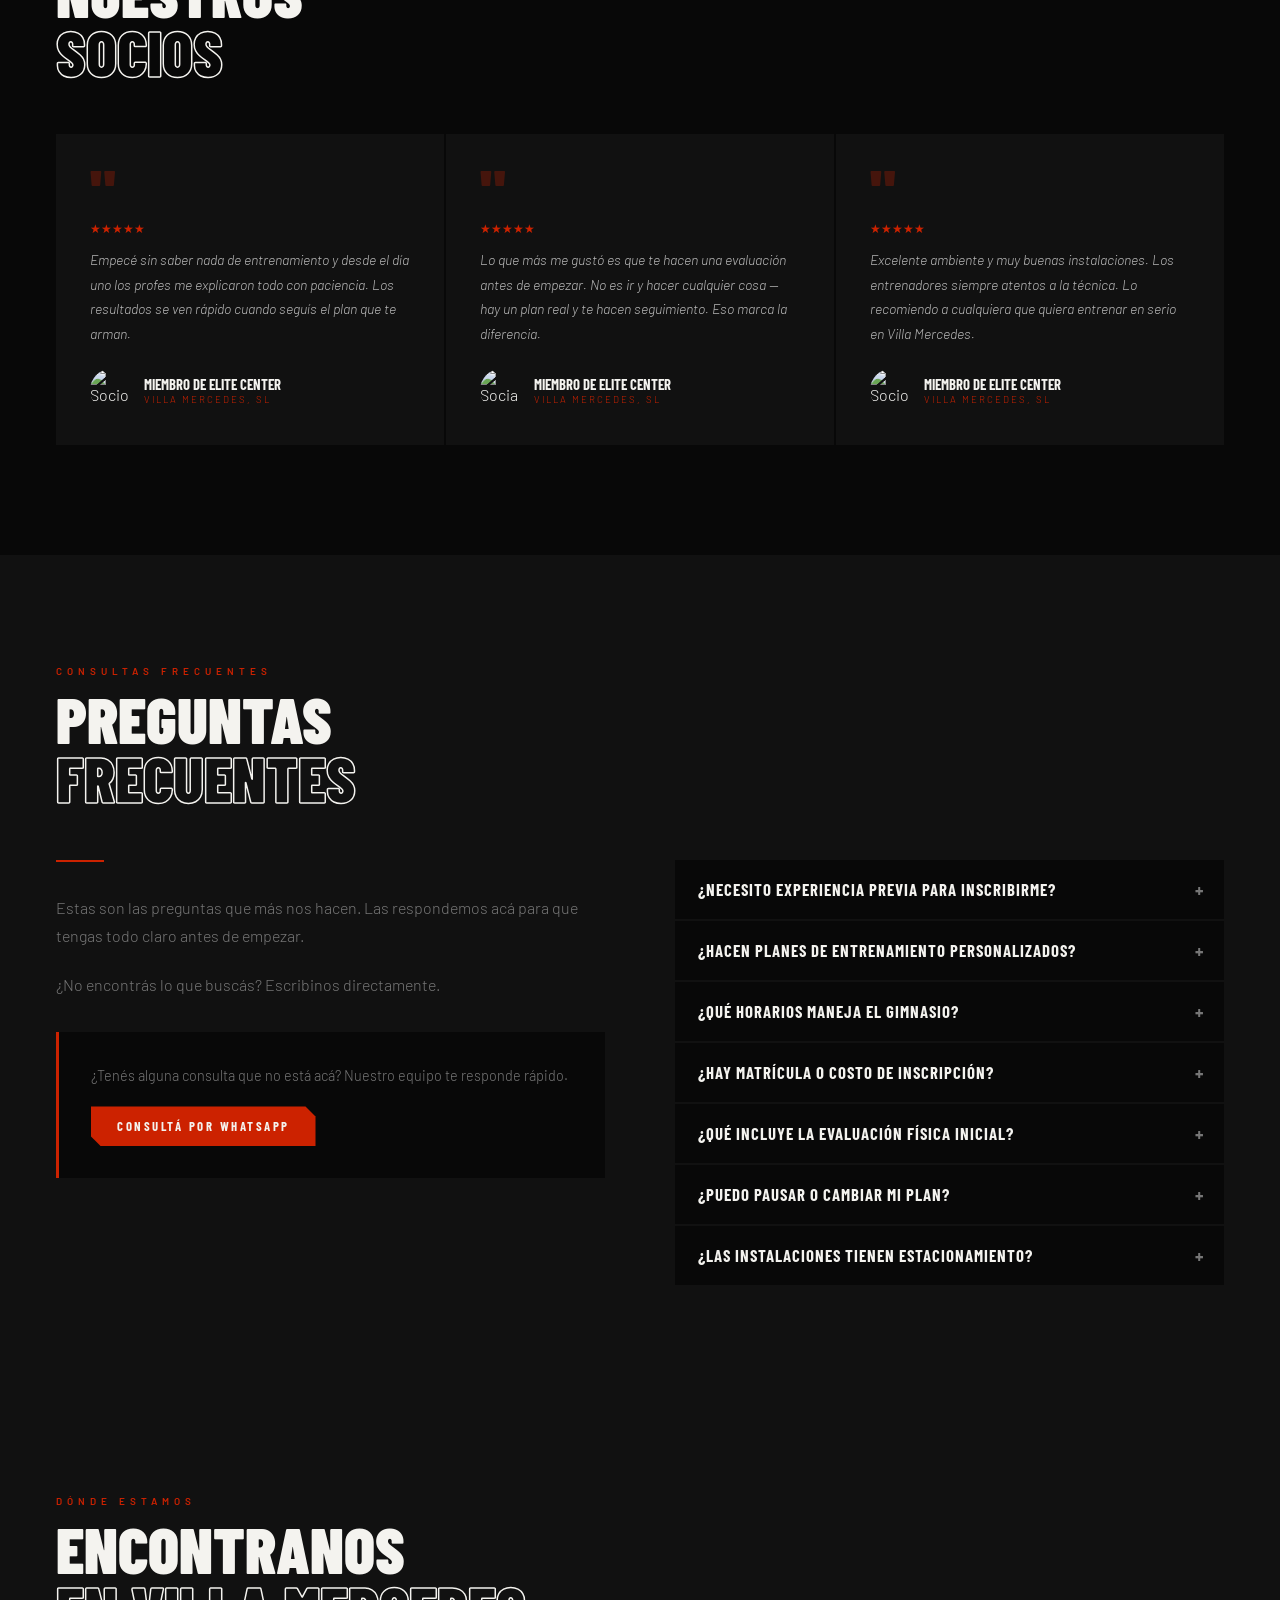
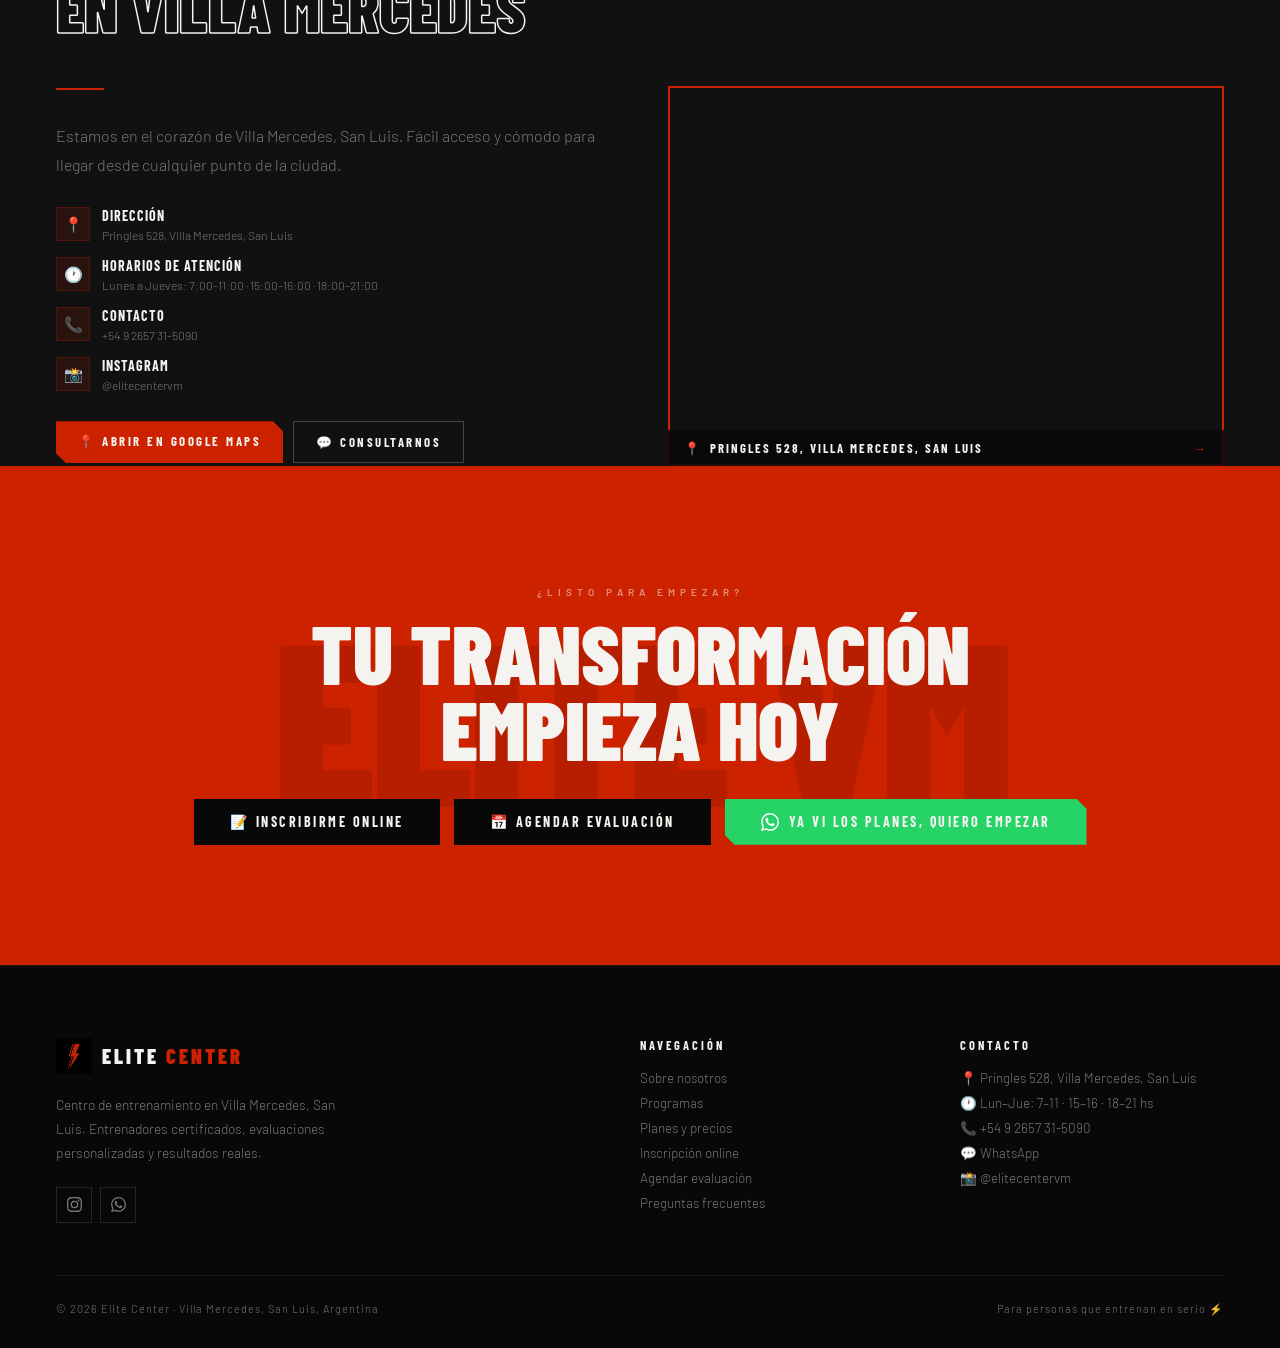
==== commit f18a0d37: "Terminando formulario de contacto" ====
--- a/index.html
+++ b/index.html
@@ -15,6 +15,10 @@
 
 <!-- Styles -->
 <link rel="stylesheet" href="style.css">
+
+<!-- EmailJS -->
+<script src="https://cdn.jsdelivr.net/npm/@emailjs/browser@4/dist/email.min.js"></script>
+<script>emailjs.init('lHukXYM7kBxfPjlhE');</script>
 </head>
 <body>
 
@@ -387,12 +391,16 @@
               </select>
             </div>
             <div class="full">
+              <label>Email (para recibir confirmación)</label>
+              <input type="email" name="email" placeholder="tu@email.com (opcional)">
+            </div>
+            <div class="full">
               <label>¿Algo más que quieras contarnos?</label>
               <textarea name="mensaje" placeholder="Lesiones previas, consultas específicas, etc. (opcional)"></textarea>
             </div>
           </div>
-          <button type="submit" class="btn btn-red form-submit">Enviar inscripción ⚡</button>
-          <p class="form-note">Al enviar, tus datos van directo al equipo de Elite Center para darte atención personalizada.</p>
+          <button type="submit" class="btn btn-red form-submit" id="form-btn">Enviar inscripción ⚡</button>
+          <p class="form-note">Al enviar, tus datos llegan al correo del equipo de Elite Center. Si dejás tu email recibís una confirmación automática.</p>
         </form>
       </div>
       <div class="form-success" id="form-success">
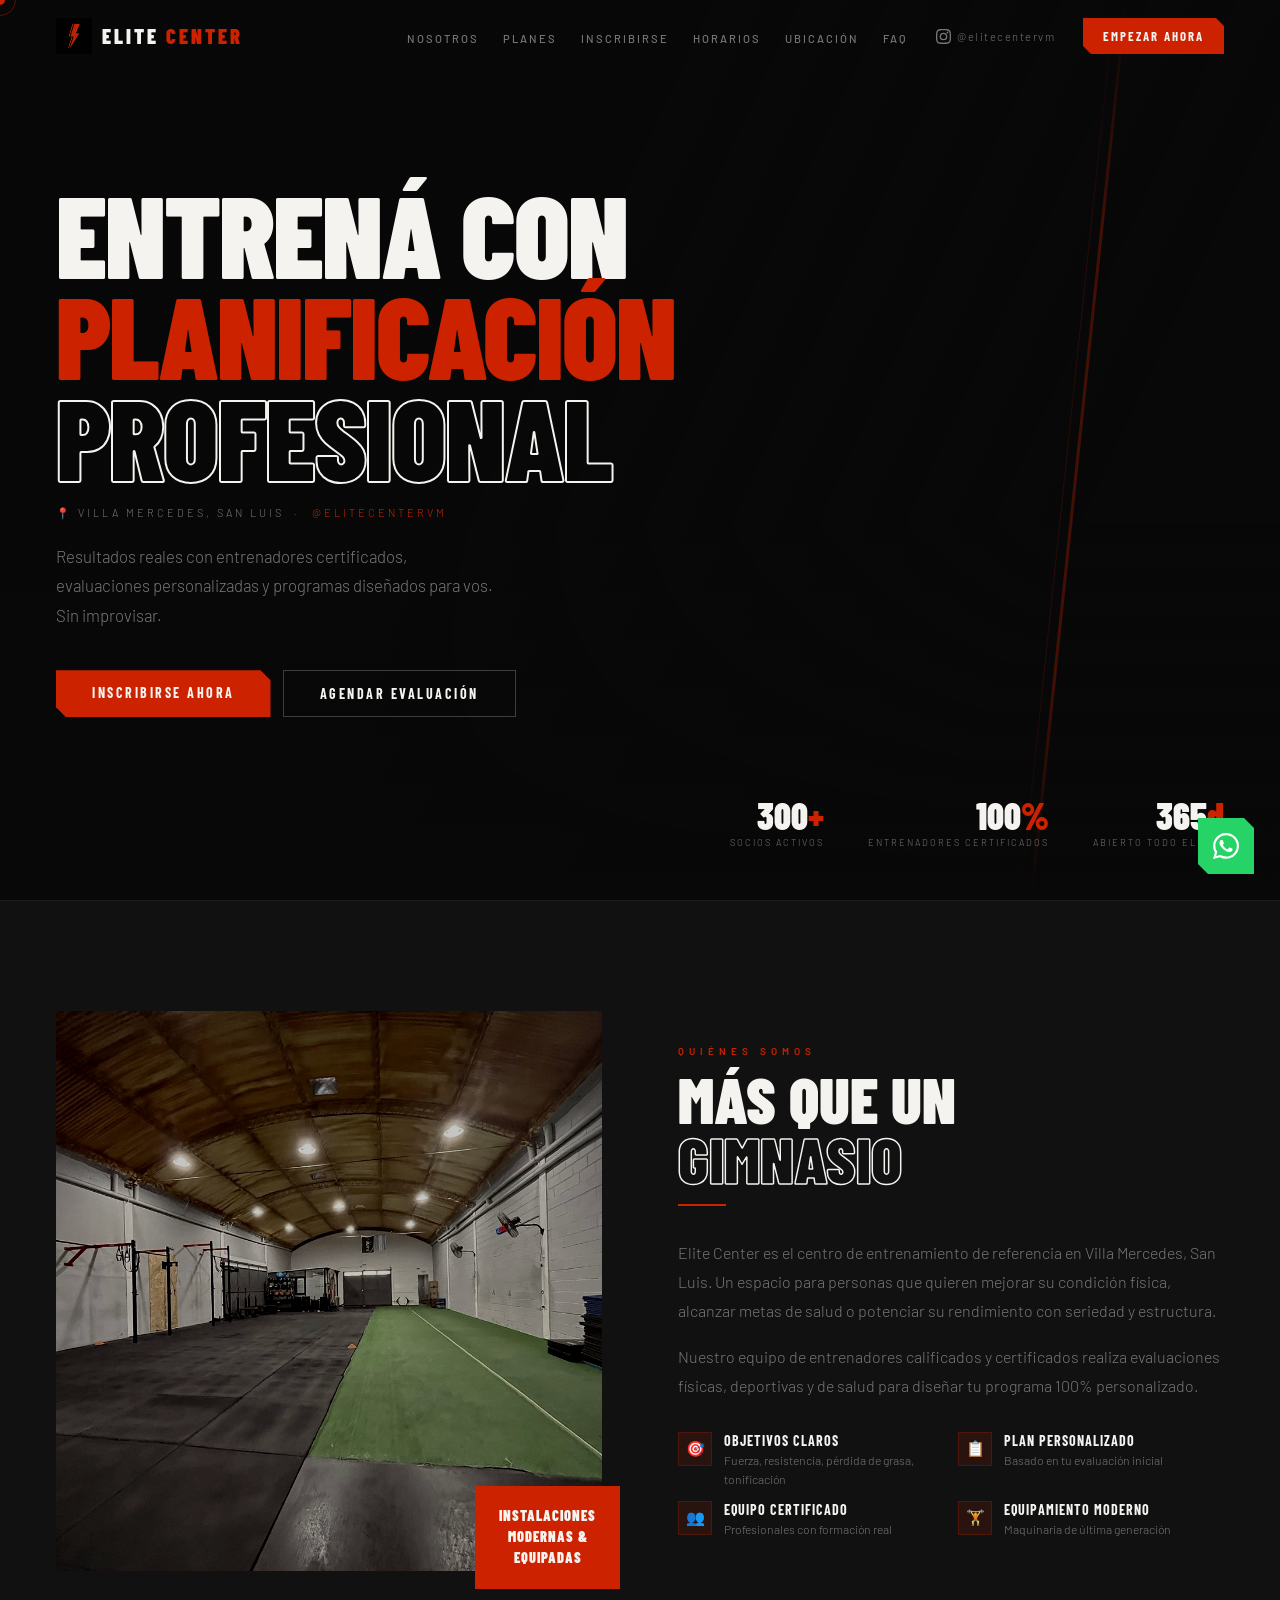
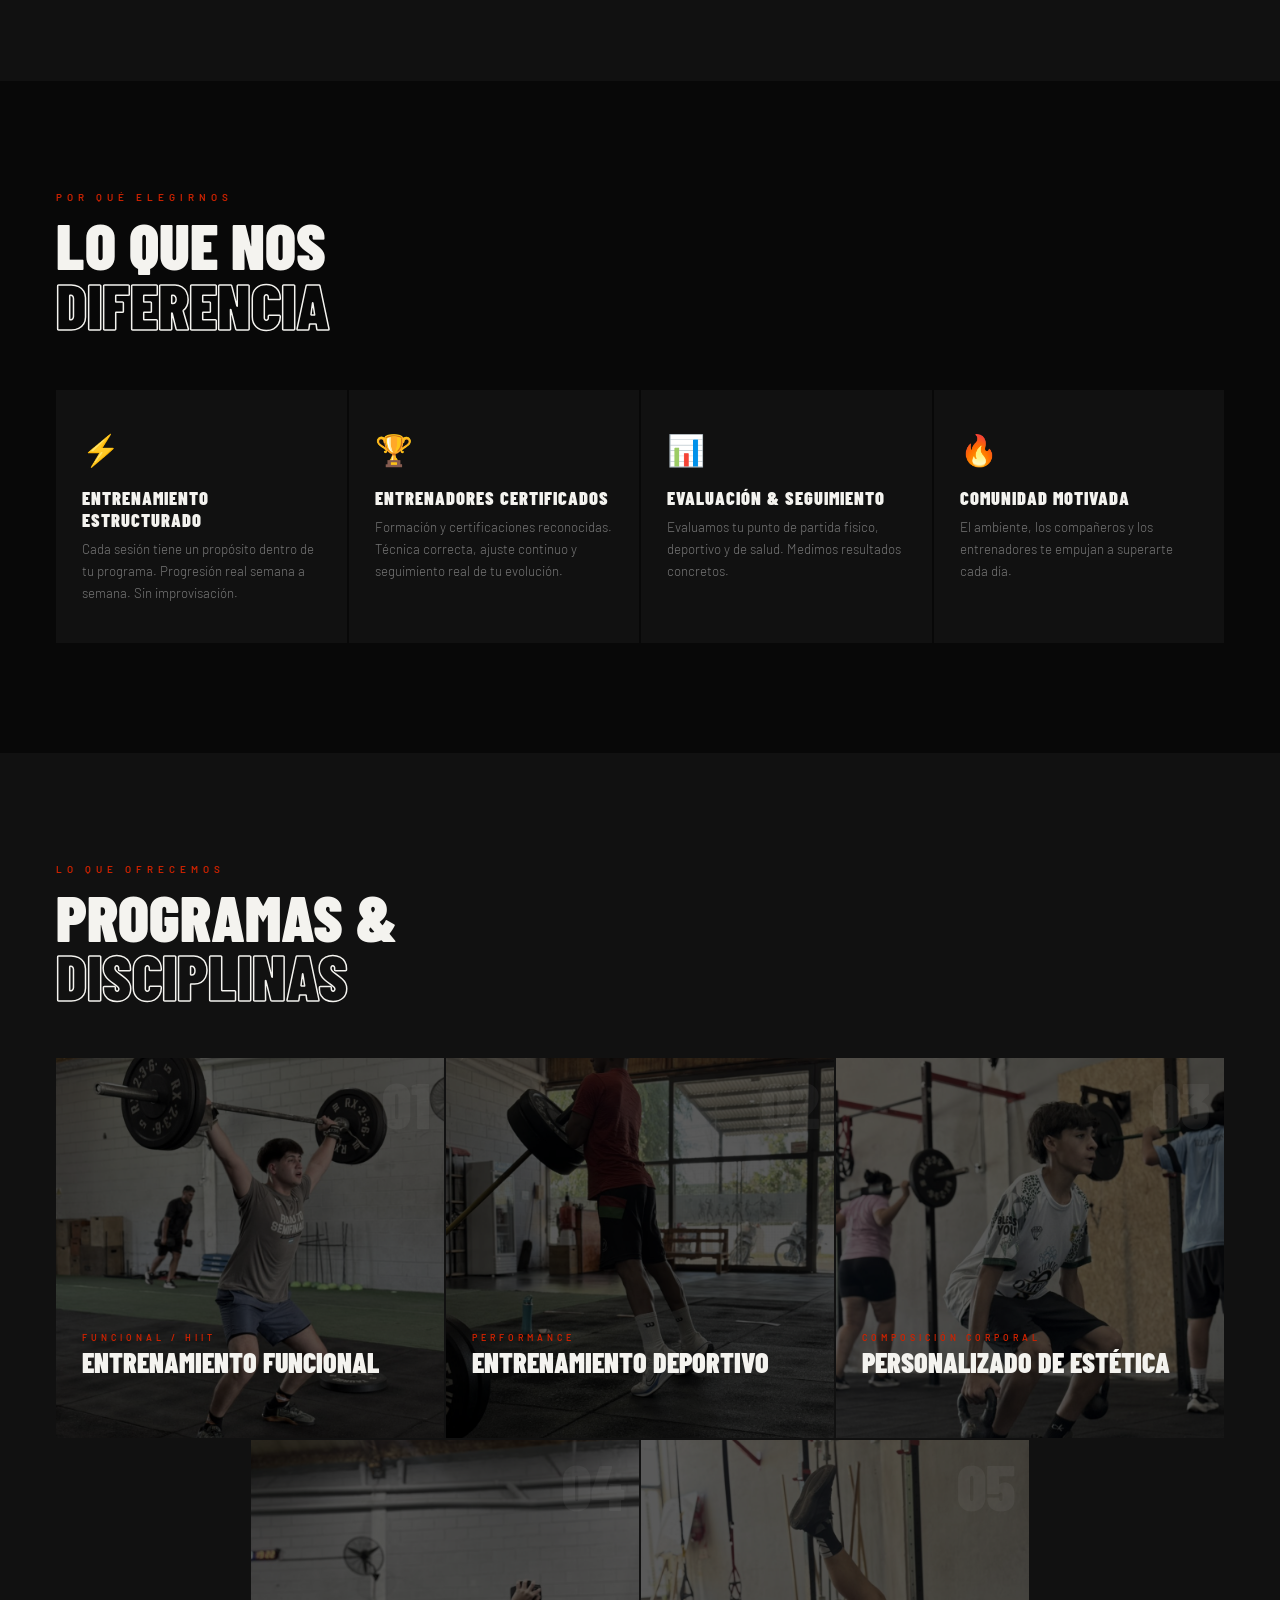
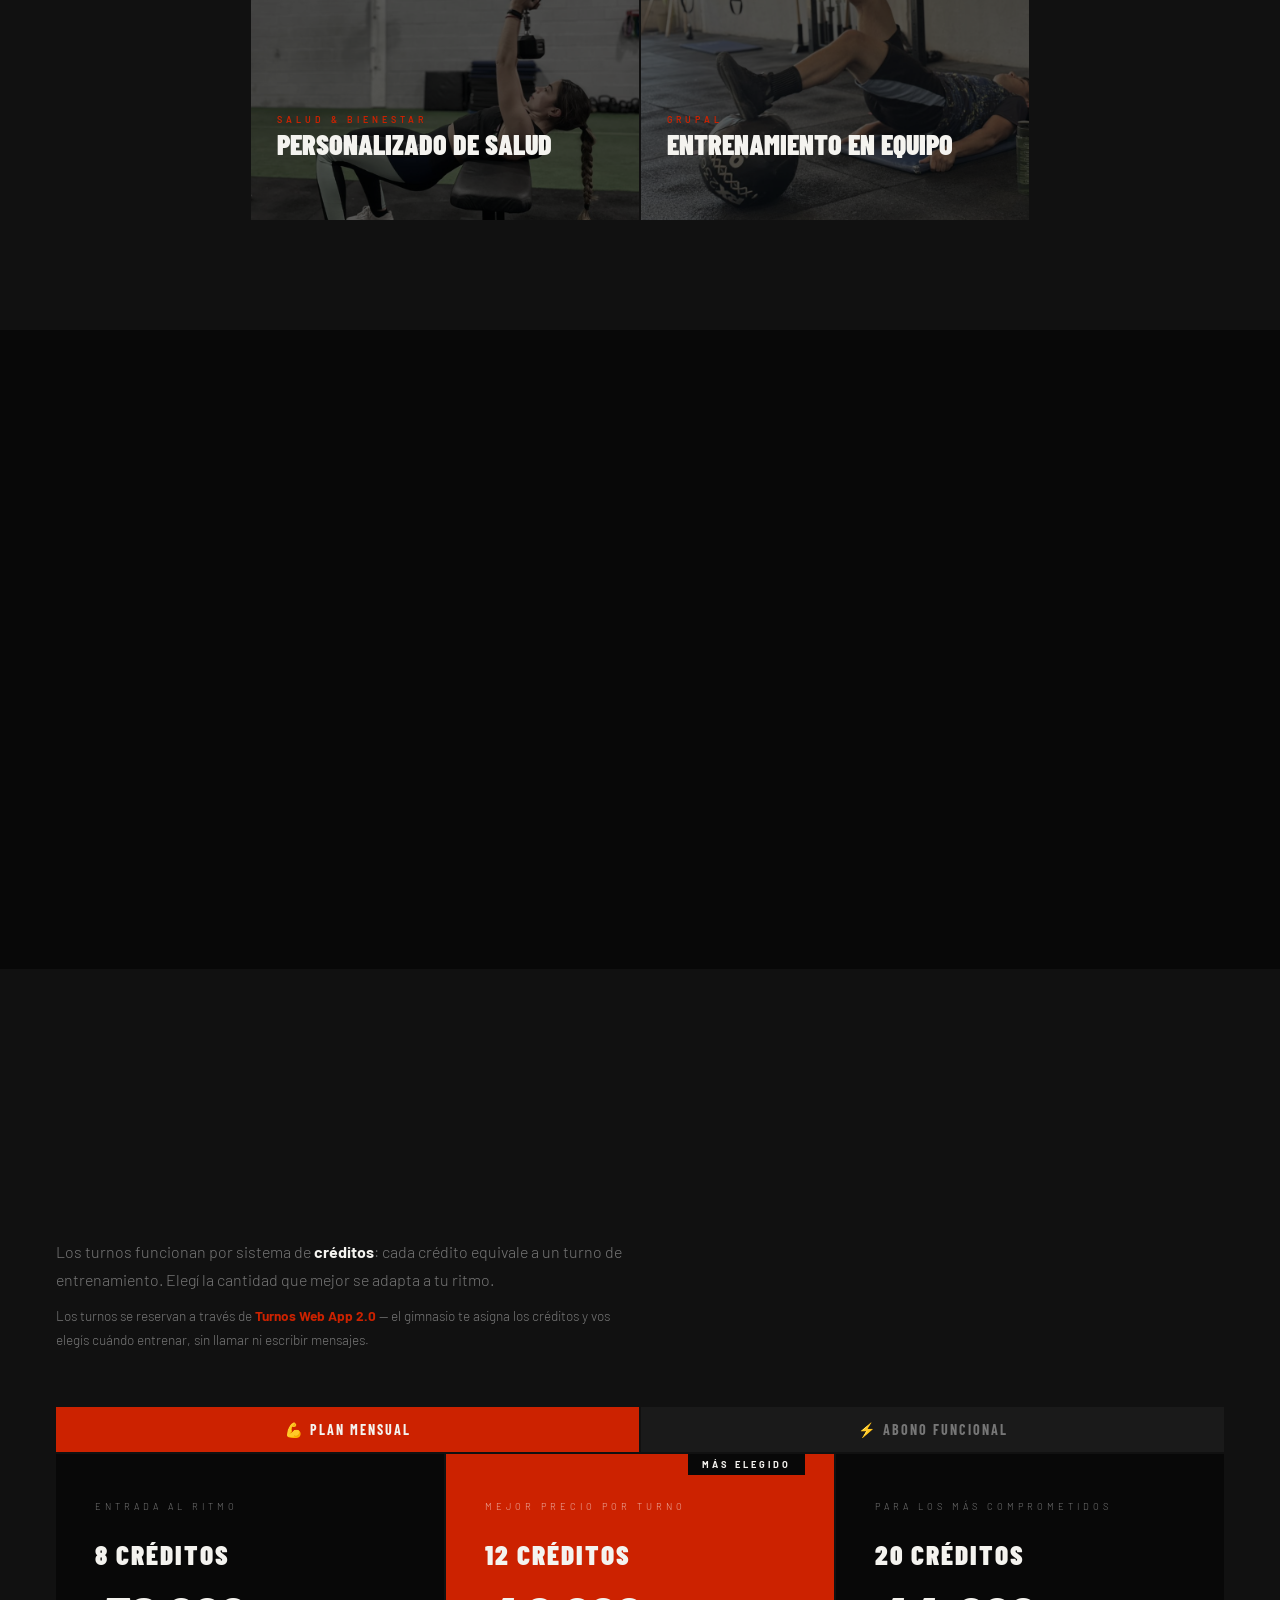
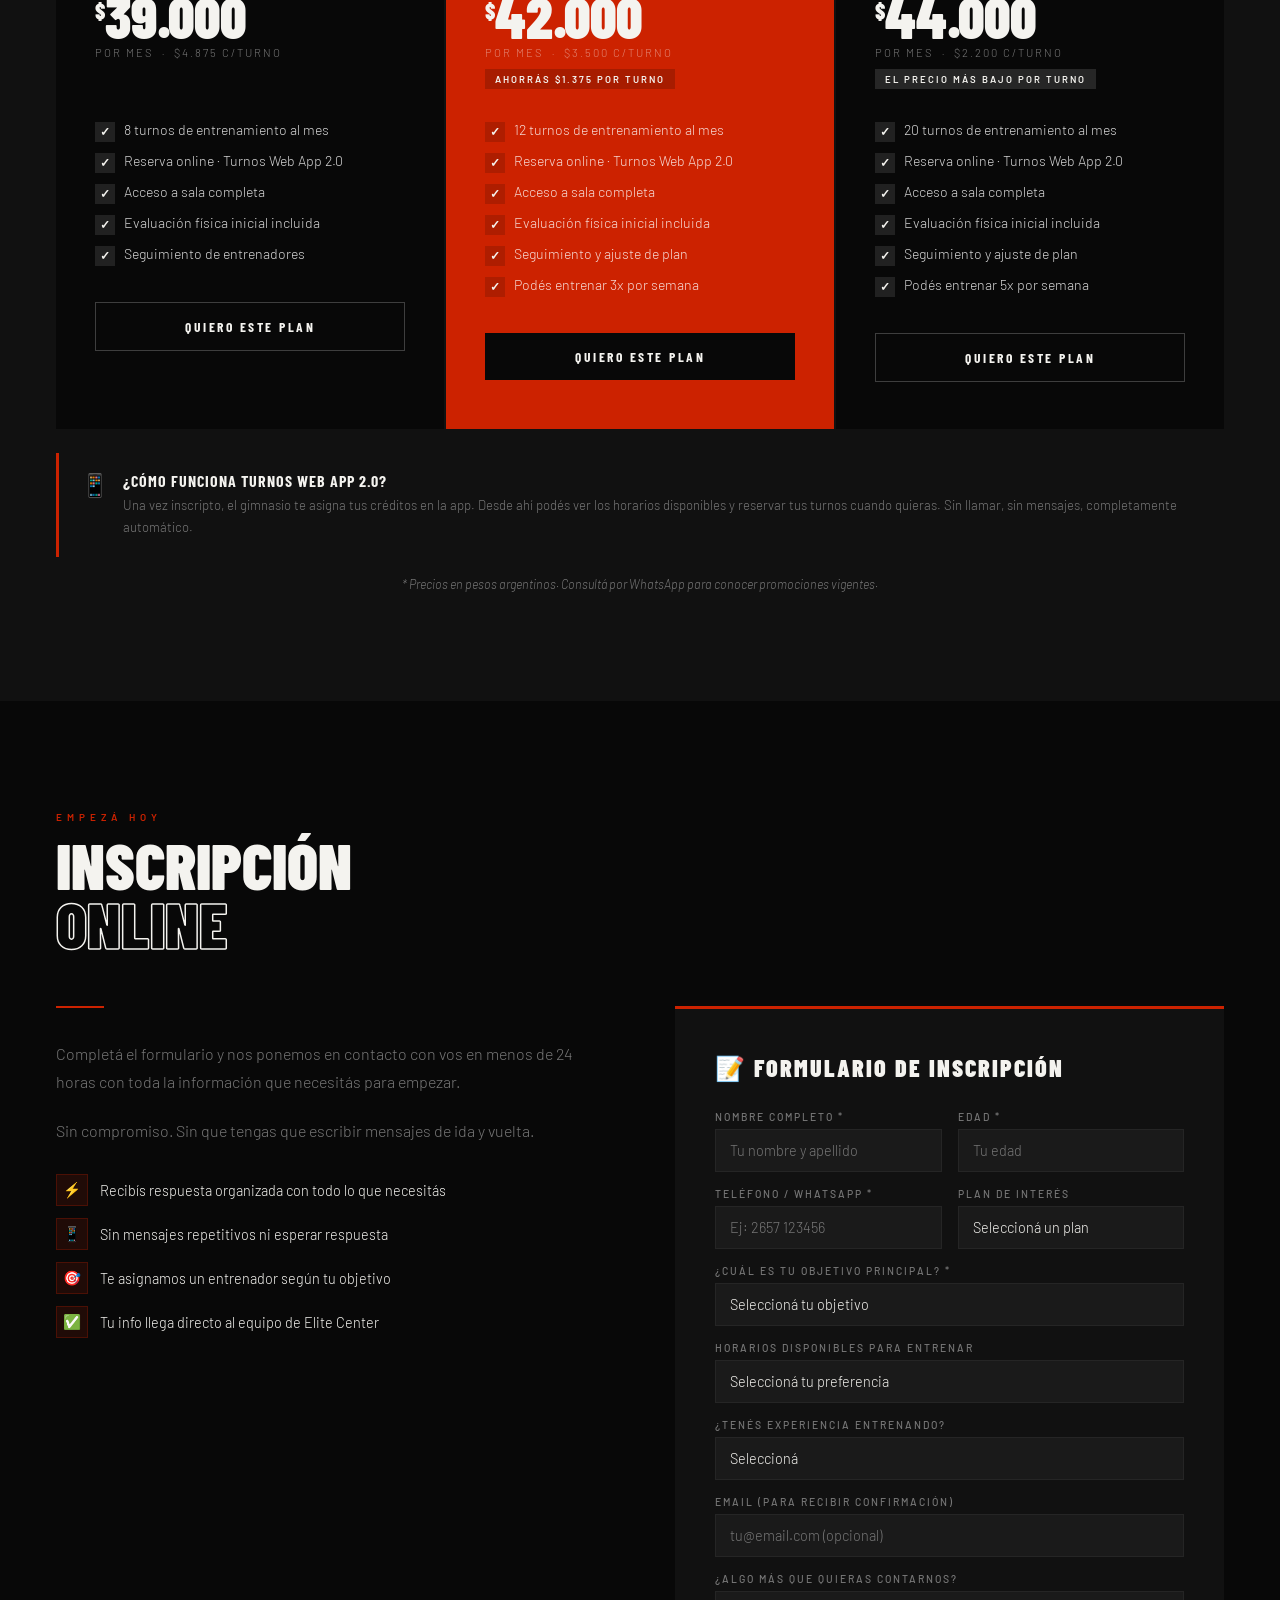
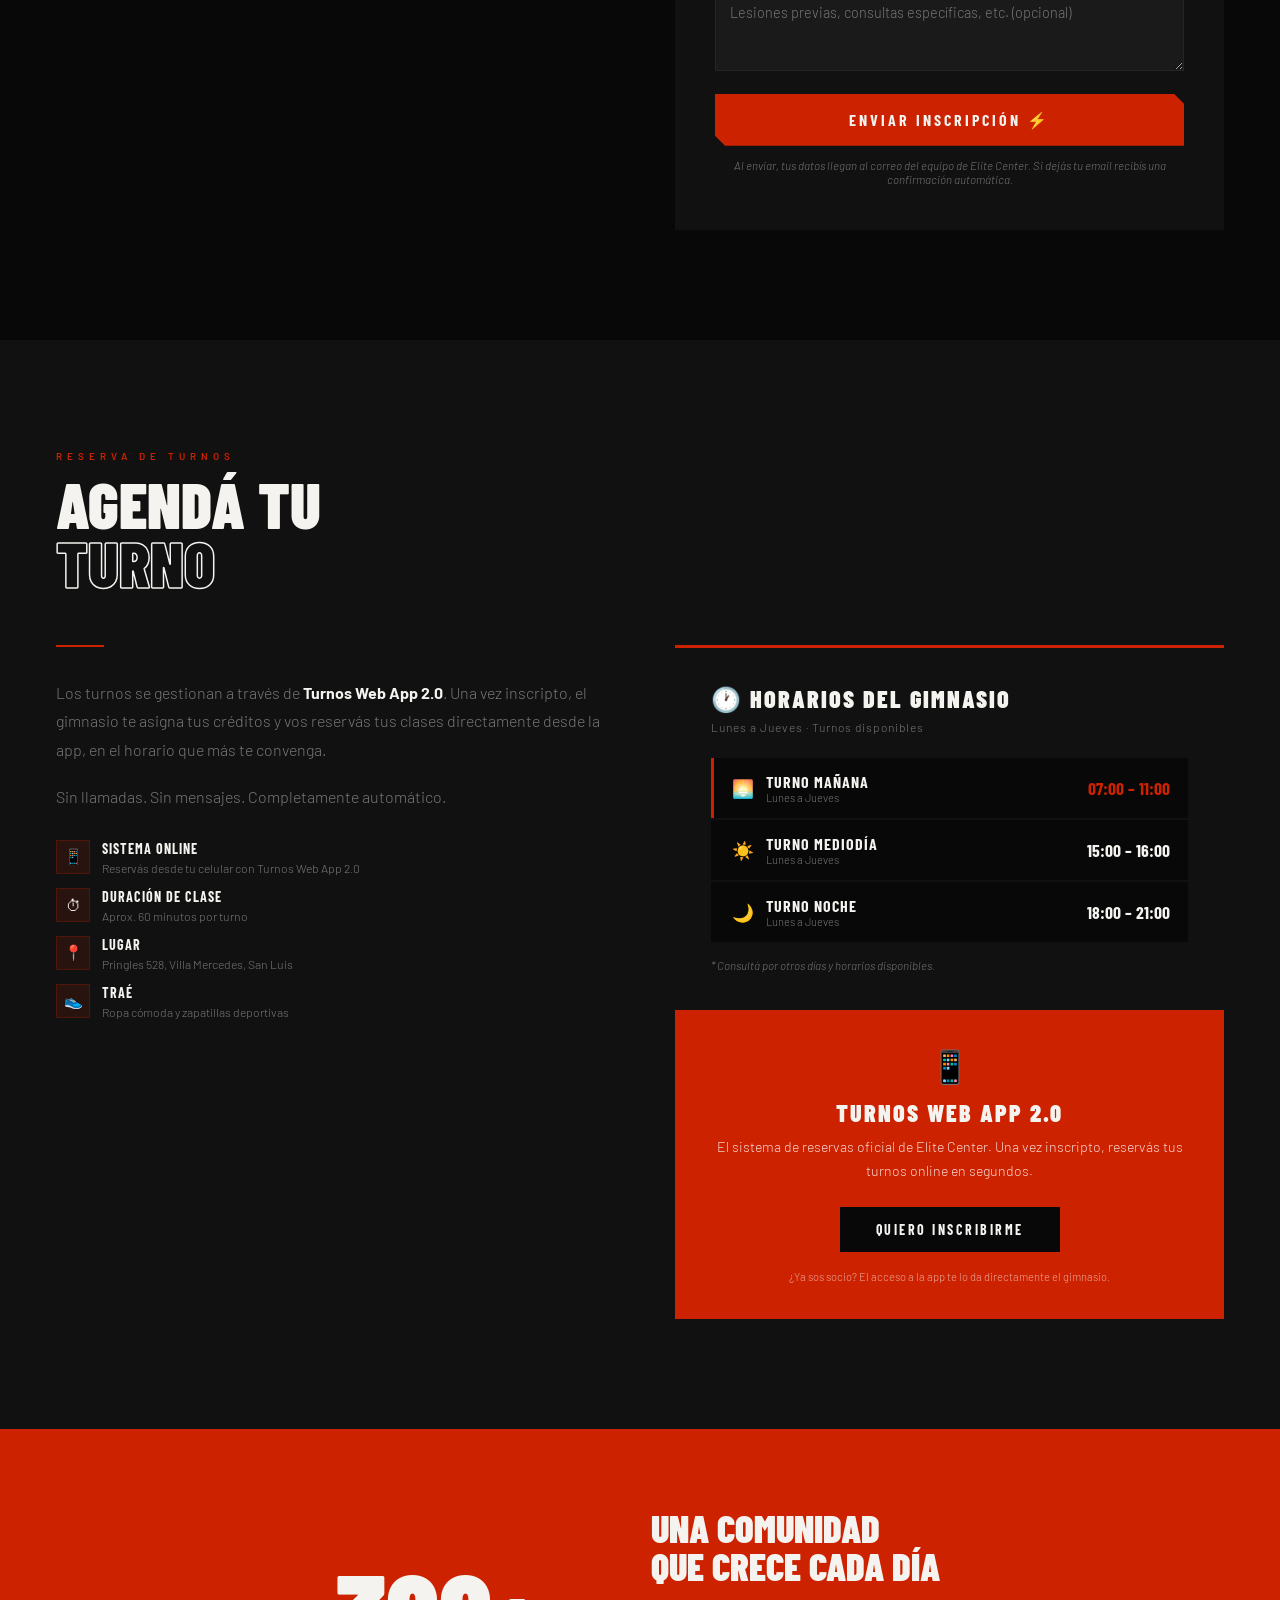
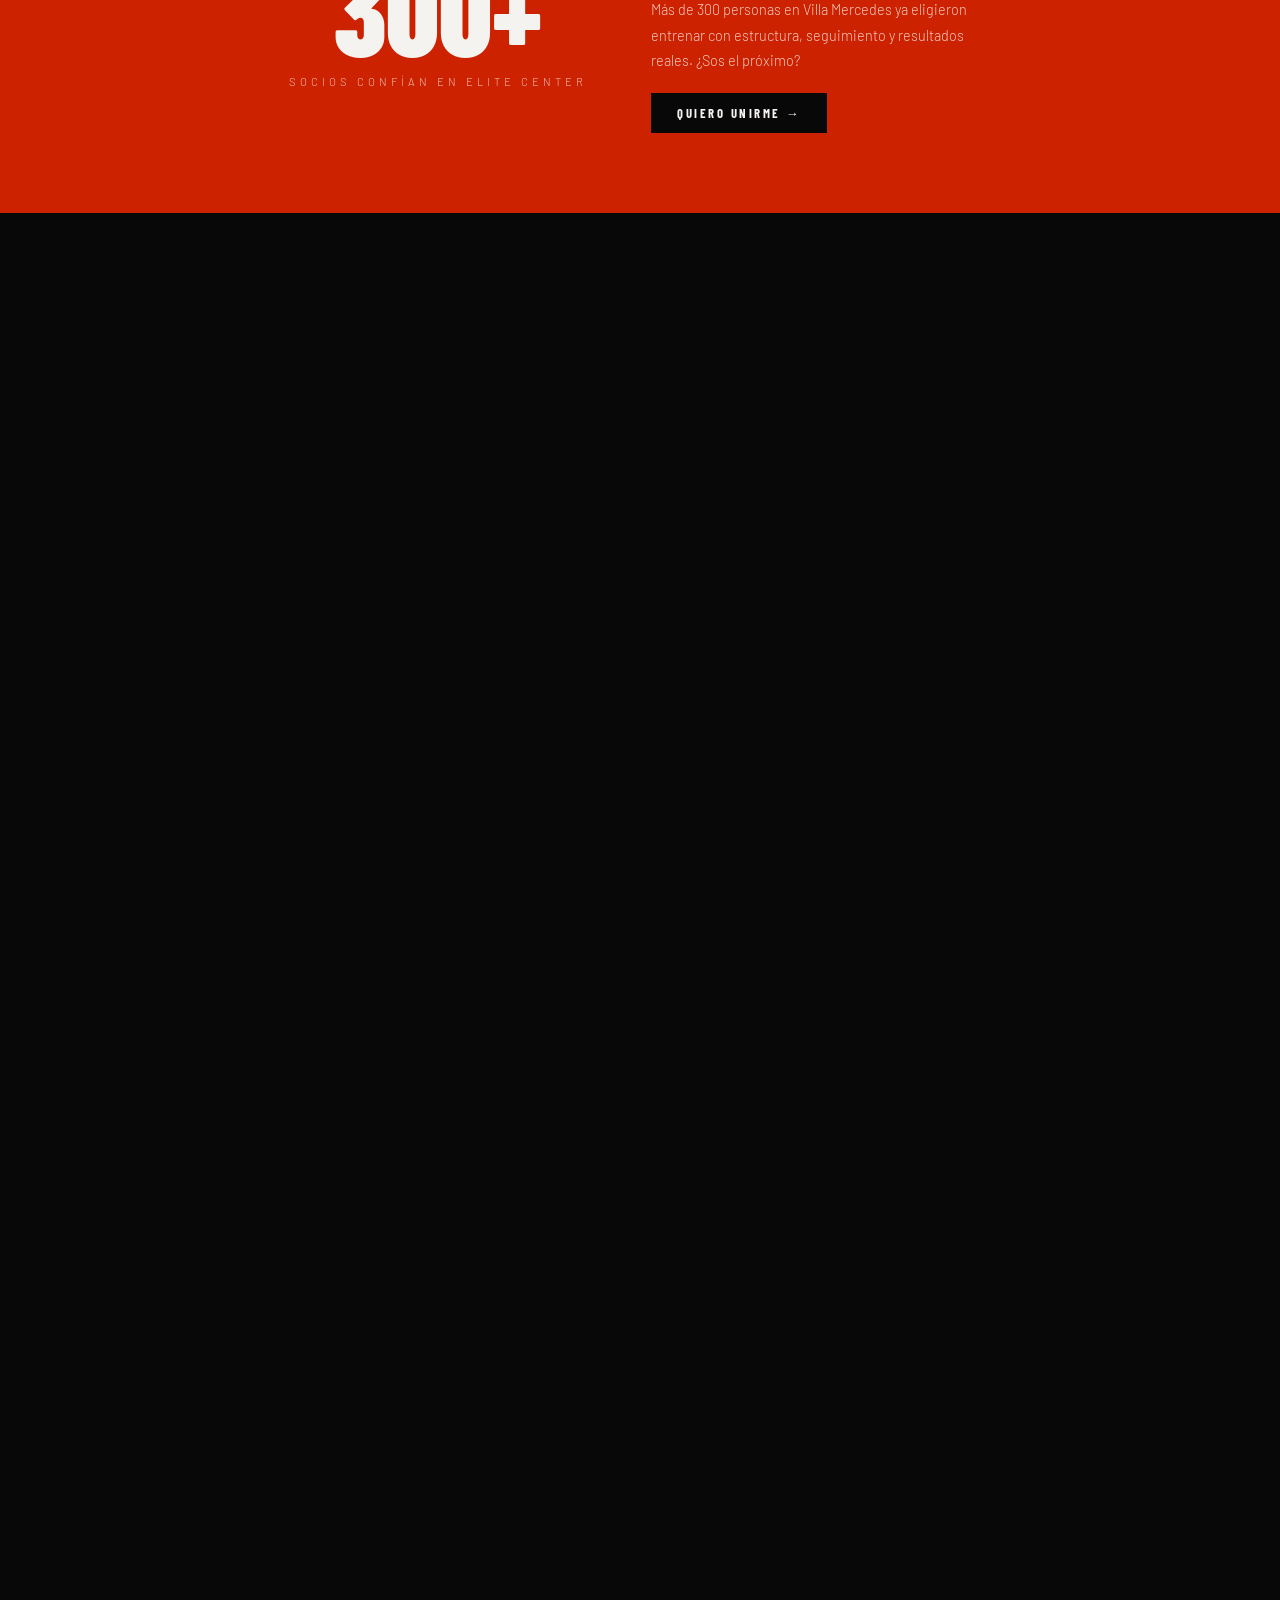
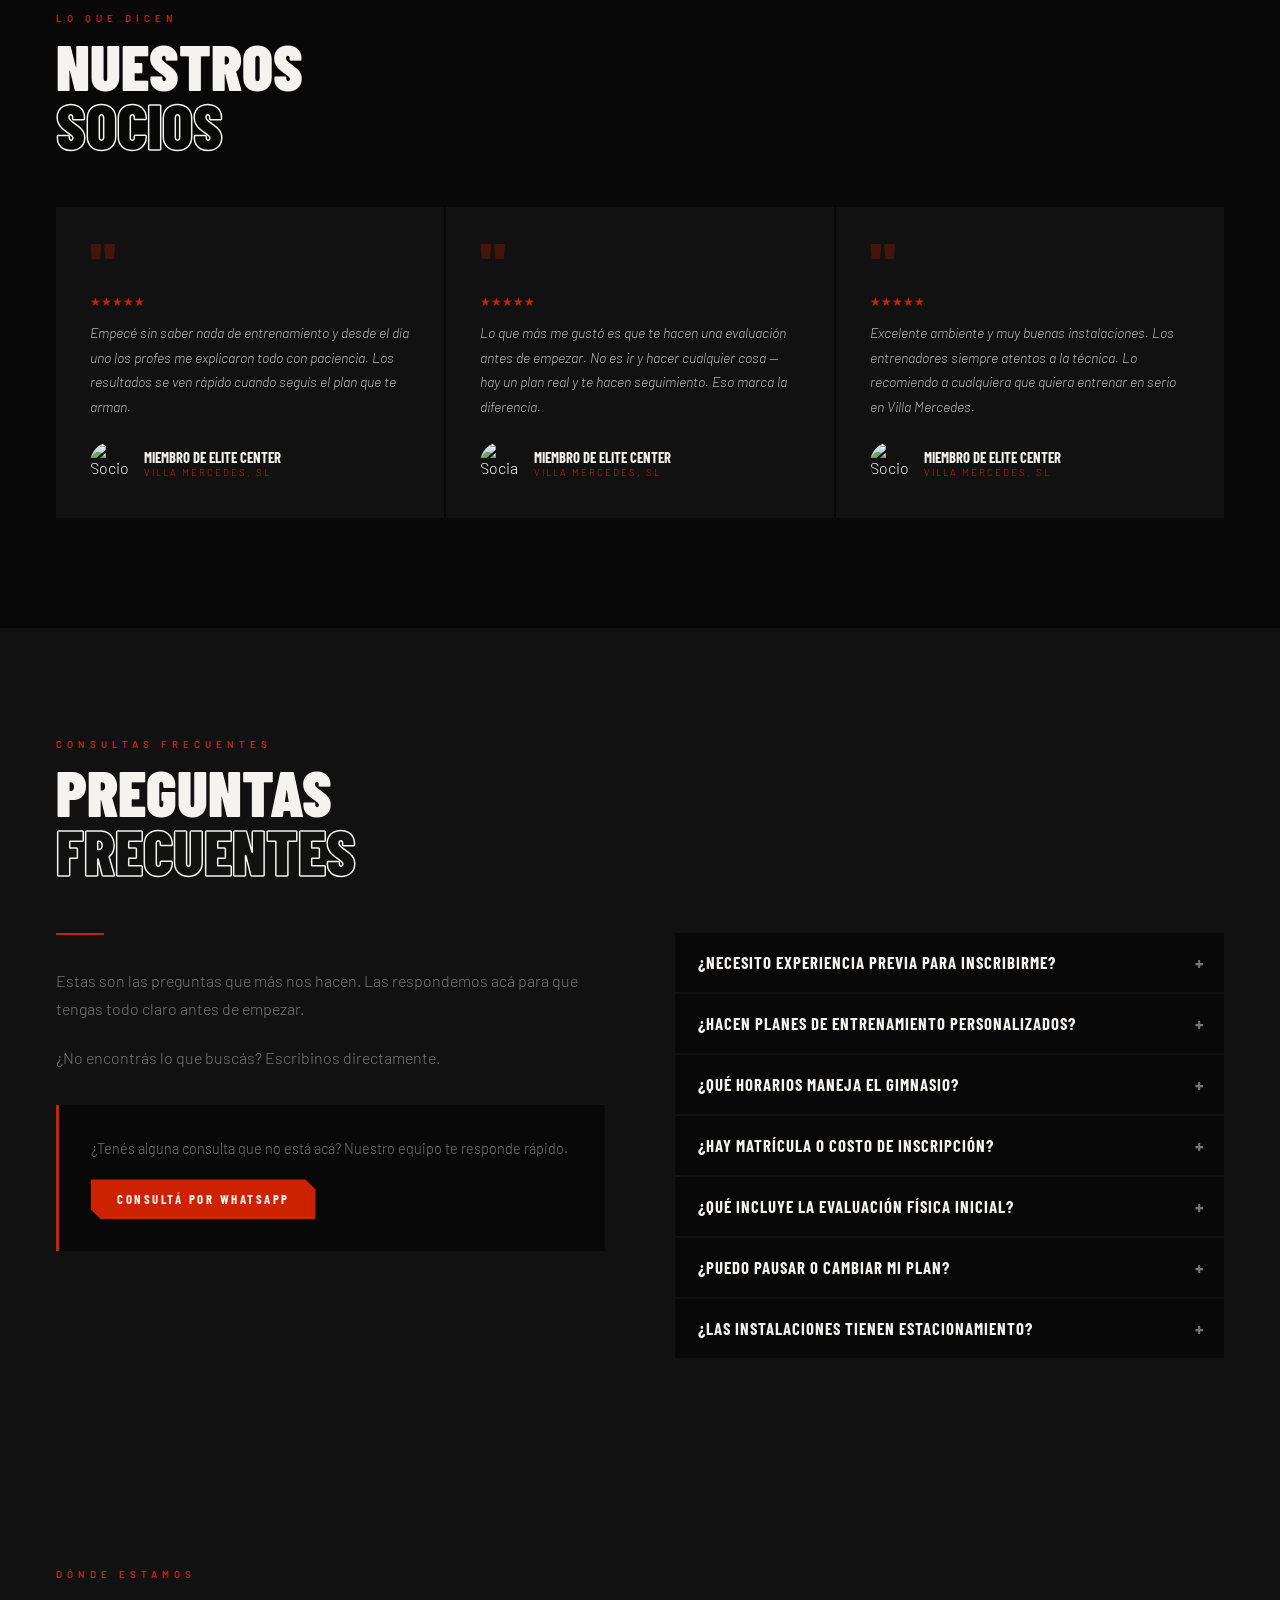
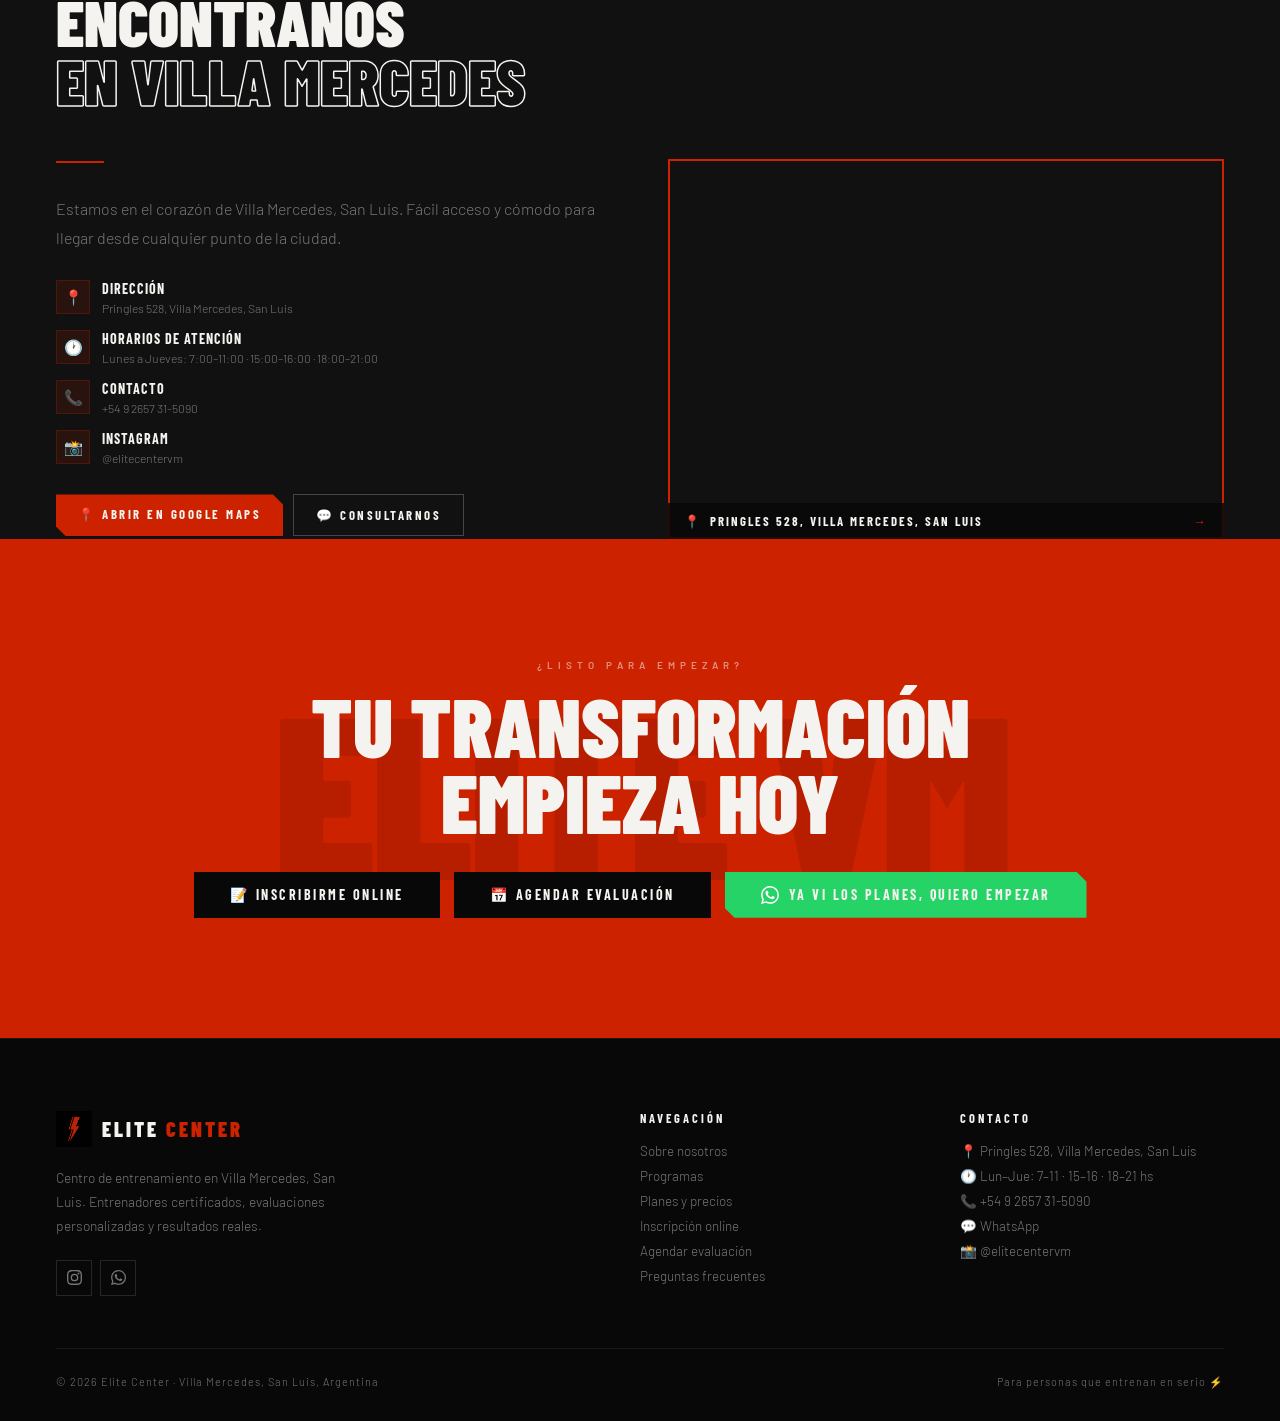
==== commit c3cd1463: "agregado de galeria" ====
--- a/index.html
+++ b/index.html
@@ -7,14 +7,18 @@
 <meta name="description" content="Gimnasio Elite Center en Villa Mercedes, San Luis. Entrenadores certificados, evaluaciones personalizadas, inscripción online y reserva de turnos.">
 
 <!-- Favicon -->
-<link rel="icon" type="image/png" href="logo.png">
-<link rel="apple-touch-icon" href="logo.png">
+<link rel="icon" type="image/png" href="assets/img/logo-icon.png">
+<link rel="apple-touch-icon" href="assets/img/logo-icon.png">
 
 <!-- Fonts -->
 <link href="https://fonts.googleapis.com/css2?family=Barlow+Condensed:wght@400;600;700;900&family=Barlow:wght@300;400;500&display=swap" rel="stylesheet">
 
 <!-- Styles -->
-<link rel="stylesheet" href="style.css">
+<link rel="stylesheet" href="assets/css/style.css">
+
+<!-- GSAP -->
+<script src="https://cdnjs.cloudflare.com/ajax/libs/gsap/3.12.5/gsap.min.js"></script>
+<script src="https://cdnjs.cloudflare.com/ajax/libs/gsap/3.12.5/ScrollTrigger.min.js"></script>
 
 <!-- EmailJS -->
 <script src="https://cdn.jsdelivr.net/npm/@emailjs/browser@4/dist/email.min.js"></script>
@@ -28,7 +32,7 @@
   <div class="pre-bg"></div>
   <div class="pre-content">
     <div class="pre-logo-wrap">
-      <img src="logo_espalda.png" alt="Elite Center" class="pre-logo">
+      <img src="assets/img/logo-full.png" alt="Elite Center" class="pre-logo">
       <div class="pre-bar-wrap"><div class="pre-bar"></div></div>
       <div class="pre-pct" id="pre-pct">0%</div>
     </div>
@@ -45,8 +49,8 @@
 
 <!-- WA FLOAT -->
 <div class="wa-float">
-  <span class="wa-lbl">Hola, ya vi los planes</span>
-  <a class="wa-btn" href="https://wa.me/5492657315090?text=Hola%20Elite%20Center%20VM!%20Ya%20vi%20los%20planes%20en%20la%20web%20y%20quiero%20empezar.%20%F0%9F%92%AA" target="_blank" rel="noopener" aria-label="WhatsApp">
+  <span class="wa-lbl" id="wa-lbl">Hola, ya vi los planes</span>
+  <a class="wa-btn" id="wa-btn" href="https://wa.me/5492657315090?text=Hola%20Elite%20Center!%20Ya%20vi%20los%20planes%20en%20la%20web%20y%20quiero%20empezar.%20%F0%9F%92%AA" target="_blank" rel="noopener" aria-label="WhatsApp">
     <svg viewBox="0 0 24 24"><path d="M17.472 14.382c-.297-.149-1.758-.867-2.03-.967-.273-.099-.471-.148-.67.15-.197.297-.767.966-.94 1.164-.173.199-.347.223-.644.075-.297-.15-1.255-.463-2.39-1.475-.883-.788-1.48-1.761-1.653-2.059-.173-.297-.018-.458.13-.606.134-.133.298-.347.446-.52.149-.174.198-.298.298-.497.099-.198.05-.371-.025-.52-.075-.149-.669-1.612-.916-2.207-.242-.579-.487-.5-.669-.51-.173-.008-.371-.01-.57-.01-.198 0-.52.074-.792.372-.272.297-1.04 1.016-1.04 2.479 0 1.462 1.065 2.875 1.213 3.074.149.198 2.096 3.2 5.077 4.487.709.306 1.262.489 1.694.625.712.227 1.36.195 1.871.118.571-.085 1.758-.719 2.006-1.413.248-.694.248-1.289.173-1.413-.074-.124-.272-.198-.57-.347m-5.421 7.403h-.004a9.87 9.87 0 01-5.031-1.378l-.361-.214-3.741.982.998-3.648-.235-.374a9.86 9.86 0 01-1.51-5.26c.001-5.45 4.436-9.884 9.888-9.884 2.64 0 5.122 1.03 6.988 2.898a9.825 9.825 0 012.893 6.994c-.003 5.45-4.437 9.884-9.885 9.884m8.413-18.297A11.815 11.815 0 0012.05 0C5.495 0 .16 5.335.157 11.892c0 2.096.547 4.142 1.588 5.945L.057 24l6.305-1.654a11.882 11.882 0 005.683 1.448h.005c6.554 0 11.89-5.335 11.893-11.893a11.821 11.821 0 00-3.48-8.413z"/></svg>
   </a>
 </div>
@@ -66,7 +70,7 @@
 <!-- NAV -->
 <nav id="nav">
   <a href="#" class="logo">
-    <img src="logo.png" alt="Elite Center" style="height:36px;width:auto;object-fit:contain"><span class="logo-t">ELITE <em>CENTER</em></span>
+    <img src="assets/img/logo-icon.png" alt="Elite Center" style="height:36px;width:auto;object-fit:contain"><span class="logo-t">ELITE <em>CENTER</em></span>
   </a>
   <div class="nav-r">
     <ul class="nav-ul">
@@ -108,15 +112,16 @@
     </div>
   </div>
   <div class="hero-stats">
-    <div class="stat"><div class="stat-n">100<em>%</em></div><div class="stat-l">Entrenadores certificados</div></div>
-    <div class="stat"><div class="stat-n">365<em>d</em></div><div class="stat-l">Abierto todo el año</div></div>
+    <div class="stat"><div class="stat-n" data-target="300" data-suffix="+">0<em>+</em></div><div class="stat-l">Socios activos</div></div>
+    <div class="stat"><div class="stat-n" data-target="100" data-suffix="%">0<em>%</em></div><div class="stat-l">Entrenadores certificados</div></div>
+    <div class="stat"><div class="stat-n" data-target="365" data-suffix="d">0<em>d</em></div><div class="stat-l">Abierto todo el año</div></div>
   </div>
 </section>
 
 <!-- ══ ABOUT ══ -->
 <section class="about sec" id="about">
   <div class="about-img reveal">
-    <img src="instalaciones.jpg" alt="Instalaciones Elite Center">
+    <img src="assets/img/instalaciones.jpg" alt="Instalaciones Elite Center">
     <div class="about-badge">Instalaciones<br>modernas &<br>equipadas</div>
   </div>
   <div class="reveal">
@@ -151,12 +156,11 @@
   <div class="sec-lbl reveal">Lo que ofrecemos</div>
   <h2 class="sec-h reveal">PROGRAMAS &<br><span class="out">DISCIPLINAS</span></h2>
   <div class="progs-g">
-    <div class="prog reveal"><img src="https://images.unsplash.com/photo-1583454110551-21f2fa2afe61?w=700&q=80" alt="Musculación"><div class="prog-in"><div class="prog-n2">01</div><div class="prog-tag">Fuerza</div><div class="prog-name">Musculación</div><div class="prog-desc">Hipertrofia, fuerza y tonificación con programas periodizados y técnica supervisada.</div><div class="prog-arr">Ver más</div></div></div>
-    <div class="prog reveal"><img src="https://images.unsplash.com/photo-1518611012118-696072aa579a?w=700&q=80" alt="HIIT"><div class="prog-in"><div class="prog-n2">02</div><div class="prog-tag">Cardio / Funcional</div><div class="prog-name">Funcional & HIIT</div><div class="prog-desc">Quema de grasa y resistencia con circuitos de alta intensidad bien estructurados.</div><div class="prog-arr">Ver más</div></div></div>
-    <div class="prog reveal"><img src="https://images.unsplash.com/photo-1605296867304-46d5465a13f1?w=700&q=80" alt="Pérdida de grasa"><div class="prog-in"><div class="prog-n2">03</div><div class="prog-tag">Composición corporal</div><div class="prog-name">Pérdida de Grasa</div><div class="prog-desc">Reducción de grasa y mejora de composición combinando fuerza y cardio de forma estratégica.</div><div class="prog-arr">Ver más</div></div></div>
-    <div class="prog reveal"><img src="https://images.unsplash.com/photo-1581009146145-b5ef050c2e1e?w=700&q=80" alt="Rendimiento deportivo"><div class="prog-in"><div class="prog-n2">04</div><div class="prog-tag">Performance</div><div class="prog-name">Rendimiento Deportivo</div><div class="prog-desc">Para deportistas que buscan mejorar potencia, velocidad y resistencia con entrenamiento específico.</div><div class="prog-arr">Ver más</div></div></div>
-    <div class="prog reveal"><img src="https://images.unsplash.com/photo-1544367567-0f2fcb009e0b?w=700&q=80" alt="Salud y bienestar"><div class="prog-in"><div class="prog-n2">05</div><div class="prog-tag">Salud</div><div class="prog-name">Salud & Bienestar</div><div class="prog-desc">Programas para mejorar salud general, movilidad y calidad de vida. Ideales para empezar desde cero.</div><div class="prog-arr">Ver más</div></div></div>
-    <div class="prog reveal"><img src="https://images.unsplash.com/photo-1599901860904-17e6ed7083a0?w=700&q=80" alt="Clases grupales"><div class="prog-in"><div class="prog-n2">06</div><div class="prog-tag">Grupal</div><div class="prog-name">Clases Grupales</div><div class="prog-desc">Entrenamiento en grupo con energía colectiva. Para quienes se motivan acompañados.</div><div class="prog-arr">Ver más</div></div></div>
+    <div class="prog reveal"><img src="assets/img/prog-funcional.jpg" alt="Entrenamiento Funcional"><div class="prog-in"><div class="prog-n2">01</div><div class="prog-tag">Funcional / HIIT</div><div class="prog-name">Entrenamiento Funcional</div><div class="prog-desc">Movimientos funcionales de alta intensidad que mejoran tu condición física general, resistencia y coordinación. Cada sesión es un desafío nuevo.</div><div class="prog-arr">Ver más</div></div></div>
+    <div class="prog reveal"><img src="assets/img/prog-deportivo.jpg" alt="Entrenamiento Deportivo"><div class="prog-in"><div class="prog-n2">02</div><div class="prog-tag">Performance</div><div class="prog-name">Entrenamiento Deportivo</div><div class="prog-desc">Diseñado para deportistas que buscan potenciar su rendimiento. Trabajo de fuerza, velocidad, potencia y resistencia específica para cada deporte.</div><div class="prog-arr">Ver más</div></div></div>
+    <div class="prog reveal"><img src="assets/img/prog-estetica.jpg" alt="Personalizado de Estética"><div class="prog-in"><div class="prog-n2">03</div><div class="prog-tag">Composición corporal</div><div class="prog-name">Personalizado de Estética</div><div class="prog-desc">Plan 100% personalizado enfocado en hipertrofia, tonificación y mejora de la composición corporal. Resultados visibles con metodología real.</div><div class="prog-arr">Ver más</div></div></div>
+    <div class="prog reveal"><img src="assets/img/prog-salud.jpg" alt="Personalizado de Salud"><div class="prog-in"><div class="prog-n2">04</div><div class="prog-tag">Salud & Bienestar</div><div class="prog-name">Personalizado de Salud</div><div class="prog-desc">Para quienes buscan mejorar su calidad de vida, movilidad y bienestar general. Evaluación médico-deportiva y programa adaptado a tu condición.</div><div class="prog-arr">Ver más</div></div></div>
+    <div class="prog reveal"><img src="assets/img/prog-equipo.jpg" alt="Entrenamiento en Equipo"><div class="prog-in"><div class="prog-n2">05</div><div class="prog-tag">Grupal</div><div class="prog-name">Entrenamiento en Equipo</div><div class="prog-desc">La energía del grupo como motor. Sesiones guiadas donde entrenás junto a otros, con la misma atención y estructura que el entrenamiento individual.</div><div class="prog-arr">Ver más</div></div></div>
   </div>
 </section>
 
@@ -478,6 +482,81 @@
         </a>
         <p style="font-size:.7rem;color:rgba(255,255,255,.6);margin-top:8px">¿Ya sos socio? El acceso a la app te lo da directamente el gimnasio.</p>
       </div>
+    </div>
+  </div>
+</section>
+
+<!-- ══ CONTADOR SOCIOS ══ -->
+<section class="sec" style="background:var(--red);padding:80px 56px;text-align:center" id="contador">
+  <div class="reveal" style="display:flex;align-items:center;justify-content:center;gap:64px;flex-wrap:wrap">
+    <div>
+      <div style="font-family:'Barlow Condensed',sans-serif;font-weight:900;font-size:clamp(4rem,9vw,8rem);line-height:1;color:var(--w)" id="contador-num">0</div>
+      <div style="font-size:.7rem;letter-spacing:4px;text-transform:uppercase;color:rgba(255,255,255,.7);margin-top:6px">Socios confían en Elite Center</div>
+    </div>
+    <div style="max-width:340px;text-align:left">
+      <div style="font-family:'Barlow Condensed',sans-serif;font-weight:900;font-size:clamp(1.6rem,3vw,2.4rem);text-transform:uppercase;line-height:1;margin-bottom:12px">UNA COMUNIDAD<br>QUE CRECE CADA DÍA</div>
+      <p style="font-size:.9rem;color:rgba(255,255,255,.75);line-height:1.75">Más de 300 personas en Villa Mercedes ya eligieron entrenar con estructura, seguimiento y resultados reales. ¿Sos el próximo?</p>
+      <a href="#inscripcion" class="btn" style="background:var(--blk);color:var(--w);margin-top:20px;display:inline-block;font-size:.8rem;padding:12px 26px">Quiero unirme →</a>
+    </div>
+  </div>
+</section>
+
+<!-- ══ GALERÍA ══ -->
+<section class="sec gal-sec" id="galeria">
+  <div class="sec-lbl gal-label">El ambiente</div>
+  <h2 class="sec-h gal-title">GALERÍA<br><span class="out">ELITE CENTER</span></h2>
+  <p class="gal-sub">El espacio donde entrenás importa. Instalaciones equipadas, ambiente motivador y un equipo que te acompaña en cada sesión.</p>
+
+  <div class="galeria-grid" id="galeriaGrid">
+
+    <!-- Fila 1: 3 columnas iguales -->
+    <div class="gal-item" data-label="Press de Banca">
+      <img src="assets/img/gal-1.jpg" alt="Press de banca" style="object-position:center 15%">
+      <div class="gal-ov"><span>Fuerza & Potencia</span></div>
+    </div>
+    <div class="gal-item" data-label="Velocidad Deportiva">
+      <img src="assets/img/gal-2.jpg" alt="Velocidad deportiva" style="object-position:center 20%">
+      <div class="gal-ov"><span>Entrenamiento Deportivo</span></div>
+    </div>
+    <div class="gal-item" data-label="Elásticos Funcionales">
+      <img src="assets/img/gal-3.jpg" alt="Elásticos funcionales" style="object-position:center 30%">
+      <div class="gal-ov"><span>Entrenamiento Funcional</span></div>
+    </div>
+
+    <!-- Fila 2: 1 ancha + 1 normal -->
+    <div class="gal-item gal-wide" data-label="Instalaciones">
+      <img src="assets/img/gal-4.jpg" alt="Instalaciones Elite Center" style="object-position:center 25%">
+      <div class="gal-ov"><span>Nuestras Instalaciones</span></div>
+    </div>
+    <div class="gal-item" data-label="Entrenamiento Personalizado">
+      <img src="assets/img/gal-5.jpg" alt="Personalizado salud" style="object-position:center 20%">
+      <div class="gal-ov"><span>Personalizado de Salud</span></div>
+    </div>
+
+    <!-- Fila 3: 3 columnas iguales -->
+    <div class="gal-item" data-label="TRX & Suspensión">
+      <img src="assets/img/gal-6.jpg" alt="TRX suspensión" style="object-position:center 15%">
+      <div class="gal-ov"><span>TRX & Suspensión</span></div>
+    </div>
+    <div class="gal-item" data-label="Poleas & Cables">
+      <img src="assets/img/gal-7.jpg" alt="Poleas cables" style="object-position:center 25%">
+      <div class="gal-ov"><span>Poleas & Cables</span></div>
+    </div>
+    <div class="gal-item" data-label="Entrenamiento en Equipo">
+      <img src="assets/img/gal-8.jpg" alt="Equipo al aire libre" style="object-position:center 40%">
+      <div class="gal-ov"><span>Entrenamiento en Equipo</span></div>
+    </div>
+
+  </div>
+
+  <!-- Lightbox -->
+  <div class="gal-lightbox" id="galLightbox">
+    <button class="gal-lb-close" id="galClose">✕</button>
+    <button class="gal-lb-prev" id="galPrev">‹</button>
+    <button class="gal-lb-next" id="galNext">›</button>
+    <div class="gal-lb-img-wrap">
+      <img src="" alt="" id="galLbImg">
+      <div class="gal-lb-caption" id="galLbCaption"></div>
     </div>
   </div>
 </section>
@@ -639,7 +718,7 @@
   <div class="foot-top">
     <div class="foot-brand">
       <a href="#" class="logo" style="display:inline-flex">
-        <img src="logo.png" alt="Elite Center" style="height:36px;width:auto;object-fit:contain"><span class="logo-t">ELITE <em>CENTER</em></span>
+        <img src="assets/img/logo-icon.png" alt="Elite Center" style="height:36px;width:auto;object-fit:contain"><span class="logo-t">ELITE <em>CENTER</em></span>
       </a>
       <p>Centro de entrenamiento en Villa Mercedes, San Luis. Entrenadores certificados, evaluaciones personalizadas y resultados reales.</p>
       <div class="foot-socials">
@@ -681,6 +760,6 @@
 
 
 <!-- Scripts -->
-<script src="script.js"></script>
+<script src="assets/js/script.js"></script>
 </body>
 </html>
--- a/assets/css/style.css
+++ b/assets/css/style.css
@@ -0,0 +1,644 @@
+/* ═══════════════════════════════════════════
+   Elite Center – Gimnasio Villa Mercedes
+   Stylesheet
+═══════════════════════════════════════════ */
+:root{
+  --red:#CC2200;--red-dk:#991800;--red-lite:rgba(204,34,0,.12);
+  --w:#F4F3EF;--blk:#080808;--g1:#111;--g2:#1A1A1A;--g3:#252525;
+  --mut:#767676;--wa:#25D366;
+}
+*,*::before,*::after{box-sizing:border-box;margin:0;padding:0}
+html{scroll-behavior:smooth}
+body{background:var(--blk);color:var(--w);font-family:'Barlow',sans-serif;font-weight:300;overflow-x:hidden}
+
+/* ── CURSOR ── */
+.cur,.cur-r{position:fixed;pointer-events:none;z-index:9999;transform:translate(-50%,-50%)}
+.cur{width:10px;height:10px;background:var(--red);border-radius:50%}
+.cur-r{width:32px;height:32px;border:1px solid rgba(204,34,0,.4);border-radius:50%;transition:left .12s,top .12s}
+@media(hover:none){.cur,.cur-r{display:none}body{cursor:auto}}
+
+/* ── NAV ── */
+nav{position:fixed;top:0;left:0;right:0;z-index:300;display:flex;align-items:center;
+  justify-content:space-between;padding:18px 56px;transition:background .3s,border .3s;
+  border-bottom:1px solid transparent}
+nav.on{background:rgba(8,8,8,.97);backdrop-filter:blur(14px);border-bottom-color:var(--g3)}
+.logo{display:flex;align-items:center;gap:10px;text-decoration:none}
+.logo svg{width:18px;height:29px}
+.logo-t{font-family:'Barlow Condensed',sans-serif;font-weight:900;font-size:1.28rem;
+  letter-spacing:3px;color:var(--w)}
+.logo-t em{color:var(--red);font-style:normal}
+.nav-r{display:flex;align-items:center;gap:28px}
+.nav-ul{display:flex;align-items:center;gap:24px;list-style:none}
+.nav-ul a{color:var(--mut);text-decoration:none;font-size:.7rem;letter-spacing:2px;
+  text-transform:uppercase;font-weight:500;transition:color .2s}
+.nav-ul a:hover{color:var(--w)}
+.ig-link{display:flex;align-items:center;gap:6px;color:var(--mut);text-decoration:none;
+  font-size:.7rem;letter-spacing:1.5px;transition:color .2s}
+.ig-link:hover{color:var(--w)}
+.nav-btn{background:var(--red);color:var(--w);text-decoration:none;padding:10px 20px;
+  font-family:'Barlow Condensed',sans-serif;font-weight:700;font-size:.8rem;letter-spacing:2px;
+  text-transform:uppercase;transition:background .2s;
+  clip-path:polygon(0 0,calc(100% - 8px) 0,100% 8px,100% 100%,8px 100%,0 calc(100% - 8px))}
+.nav-btn:hover{background:var(--red-dk)}
+.burger{display:none;flex-direction:column;gap:5px;cursor:pointer;padding:6px;background:none;border:none}
+.burger span{display:block;width:22px;height:2px;background:var(--w);transition:all .3s}
+.mobile-menu{display:none;position:fixed;top:0;left:0;right:0;bottom:0;
+  background:rgba(8,8,8,.98);z-index:250;flex-direction:column;
+  align-items:center;justify-content:center;gap:32px}
+.mobile-menu.open{display:flex}
+.mobile-menu a{color:var(--w);text-decoration:none;font-family:'Barlow Condensed',sans-serif;
+  font-weight:700;font-size:2.2rem;text-transform:uppercase;letter-spacing:3px;
+  transition:color .2s}
+.mobile-menu a:hover{color:var(--red)}
+.menu-close{position:absolute;top:24px;right:24px;font-size:2rem;cursor:pointer;
+  color:var(--mut);background:none;border:none;color:var(--w)}
+
+/* ── BUTTONS ── */
+.btn{display:inline-block;text-decoration:none;font-family:'Barlow Condensed',sans-serif;
+  font-weight:700;font-size:.88rem;letter-spacing:2.5px;text-transform:uppercase;
+  padding:14px 36px;border:none;cursor:pointer;transition:all .2s}
+.btn-red{background:var(--red);color:var(--w);
+  clip-path:polygon(0 0,calc(100% - 10px) 0,100% 10px,100% 100%,10px 100%,0 calc(100% - 10px))}
+.btn-red:hover{background:var(--red-dk);transform:translateY(-2px)}
+.btn-out{background:transparent;color:var(--w);border:1px solid rgba(255,255,255,.22)}
+.btn-out:hover{border-color:var(--w)}
+.btn-blk{background:var(--blk);color:var(--w)}
+.btn-blk:hover{background:#151515;transform:translateY(-2px)}
+.btn-wa{background:var(--wa);color:var(--w);display:inline-flex;align-items:center;gap:10px;
+  clip-path:polygon(0 0,calc(100% - 10px) 0,100% 10px,100% 100%,10px 100%,0 calc(100% - 10px))}
+.btn-wa:hover{background:#1db954;transform:translateY(-2px)}
+
+/* ── SECTION HELPERS ── */
+.sec{padding:110px 56px}
+.sec-lbl{font-size:.62rem;letter-spacing:5px;text-transform:uppercase;color:var(--red);font-weight:600;margin-bottom:12px}
+.sec-h{font-family:'Barlow Condensed',sans-serif;font-weight:900;
+  font-size:clamp(2.4rem,5vw,4.2rem);text-transform:uppercase;line-height:.93;margin-bottom:16px}
+.sec-h .out{-webkit-text-stroke:1.5px var(--w);color:transparent}
+.divl{width:48px;height:2px;background:var(--red);margin-bottom:32px}
+.reveal{opacity:0;transform:translateY(32px);transition:opacity .65s ease,transform .65s ease}
+.reveal.vis{opacity:1;transform:translateY(0)}
+
+/* ── HERO ── */
+.hero{position:relative;min-height:100vh;display:flex;align-items:center;overflow:hidden}
+.hero-bg{position:absolute;inset:0;
+  background:url('https://images.unsplash.com/photo-1534438327276-14e5300c3a48?w=1800&q=80') center 30%/cover;
+  filter:brightness(.2) saturate(.7);transform:scale(1.04);
+  animation:zoom 20s ease-out forwards}
+@keyframes zoom{from{transform:scale(1.04)}to{transform:scale(1)}}
+.hero-ov{position:absolute;inset:0;
+  background:linear-gradient(115deg,rgba(8,8,8,.93) 40%,transparent 78%),
+             linear-gradient(to top,rgba(8,8,8,1) 0%,transparent 42%)}
+.hero-stripe{position:absolute;top:0;height:100%;transform:skewX(-6deg)}
+.hs1{right:200px;width:3px;background:linear-gradient(to bottom,transparent,var(--red) 25%,var(--red) 75%,transparent);opacity:.3}
+.hs2{right:212px;width:1px;background:linear-gradient(to bottom,transparent,var(--red) 25%,var(--red) 75%,transparent);opacity:.15}
+.hero-c{position:relative;z-index:2;padding:0 56px;max-width:860px;animation:fadeUp 1.1s ease-out both}
+@keyframes fadeUp{from{opacity:0;transform:translateY(32px)}to{opacity:1;transform:translateY(0)}}
+.hero-eye{display:inline-flex;align-items:center;gap:14px;font-size:.62rem;
+  letter-spacing:5px;text-transform:uppercase;color:var(--red);font-weight:600;margin-bottom:22px}
+.hero-eye::before{content:'';width:28px;height:1px;background:var(--red)}
+.hero-h{font-family:'Barlow Condensed',sans-serif;font-weight:900;
+  font-size:clamp(3.6rem,9vw,8.5rem);line-height:.88;text-transform:uppercase;
+  letter-spacing:-2px;margin-bottom:14px}
+.hero-h .r{color:var(--red)} .hero-h .o{-webkit-text-stroke:2px var(--w);color:transparent}
+.hero-loc{display:inline-flex;align-items:center;gap:8px;font-size:.68rem;letter-spacing:3px;
+  text-transform:uppercase;color:var(--mut);margin-bottom:22px}
+.hero-loc em{color:var(--red);font-style:normal}
+.hero-p{font-size:1.05rem;color:var(--mut);max-width:440px;line-height:1.75;margin-bottom:40px}
+.hero-btns{display:flex;gap:12px;flex-wrap:wrap}
+.hero-stats{position:absolute;bottom:52px;right:56px;display:flex;gap:44px;z-index:2;
+  animation:fadeUp 1.2s .25s ease-out both}
+.stat{text-align:right}
+.stat-n{font-family:'Barlow Condensed',sans-serif;font-weight:900;font-size:2.3rem;line-height:1}
+.stat-n em{color:var(--red);font-style:normal}
+.stat-l{font-size:.58rem;letter-spacing:2px;text-transform:uppercase;color:var(--mut);margin-top:3px}
+.scroll-h{position:absolute;bottom:26px;left:56px;display:flex;align-items:center;
+  gap:12px;z-index:2;color:var(--mut);font-size:.58rem;letter-spacing:3px;text-transform:uppercase}
+.scroll-l{width:38px;height:1px;background:var(--g3);position:relative;overflow:hidden}
+.scroll-l::after{content:'';position:absolute;inset:0;background:var(--red);
+  animation:sl 2s ease-in-out infinite}
+@keyframes sl{0%{transform:translateX(-100%)}100%{transform:translateX(200%)}}
+
+/* ── ABOUT ── */
+.about{background:var(--g1);border-top:1px solid var(--g2);
+  display:grid;grid-template-columns:1fr 1fr;gap:76px;align-items:center}
+.about-img{position:relative;height:560px}
+.about-img img{width:100%;height:100%;object-fit:cover;filter:brightness(.75) saturate(.7) contrast(1.1)}
+.about-badge{position:absolute;bottom:-18px;right:-18px;background:var(--red);
+  padding:20px 24px;font-family:'Barlow Condensed',sans-serif;font-weight:900;
+  font-size:.9rem;letter-spacing:1px;text-transform:uppercase;line-height:1.45;text-align:center}
+.about p{color:var(--mut);line-height:1.82;margin-bottom:16px;font-size:1rem}
+.pillars{display:grid;grid-template-columns:1fr 1fr;gap:14px;margin-top:32px}
+.pill{display:flex;align-items:flex-start;gap:12px}
+.pill-ico{width:34px;height:34px;flex-shrink:0;background:var(--red-lite);
+  border:1px solid rgba(204,34,0,.25);display:flex;align-items:center;justify-content:center;font-size:.95rem}
+.pill strong{display:block;font-family:'Barlow Condensed',sans-serif;font-weight:700;
+  font-size:.88rem;letter-spacing:1px;text-transform:uppercase}
+.pill span{font-size:.76rem;color:var(--mut)}
+
+/* ── VALUES ── */
+.values{background:var(--blk)}
+.vals-g{display:grid;grid-template-columns:repeat(4,1fr);gap:2px;margin-top:56px}
+.val-c{background:var(--g1);padding:38px 26px;border-top:3px solid transparent;transition:border .3s,background .3s}
+.val-c:hover{border-top-color:var(--red);background:var(--g2)}
+.val-ico{font-size:1.9rem;margin-bottom:18px}
+.val-t{font-family:'Barlow Condensed',sans-serif;font-weight:900;font-size:1.15rem;
+  text-transform:uppercase;letter-spacing:1px;margin-bottom:8px}
+.val-d{font-size:.83rem;color:var(--mut);line-height:1.65}
+
+/* ── PROGRAMS ── */
+.programs{background:var(--g1)}
+.progs-g{display:grid;grid-template-columns:repeat(6,1fr);gap:2px;margin-top:52px}
+.progs-g .prog:nth-child(1){grid-column:1/3}
+.progs-g .prog:nth-child(2){grid-column:3/5}
+.progs-g .prog:nth-child(3){grid-column:5/7}
+.progs-g .prog:nth-child(4){grid-column:2/4}
+.progs-g .prog:nth-child(5){grid-column:4/6}
+.prog{position:relative;height:380px;overflow:hidden;cursor:pointer}
+.prog img{width:100%;height:100%;object-fit:cover;filter:brightness(.35) saturate(.6);transition:filter .4s,transform .55s}
+.prog:hover img{filter:brightness(.2) saturate(.35);transform:scale(1.06)}
+.prog-in{position:absolute;inset:0;padding:28px 26px;display:flex;flex-direction:column;justify-content:flex-end}
+.prog-n2{position:absolute;top:14px;right:14px;font-family:'Barlow Condensed',sans-serif;
+  font-weight:900;font-size:4rem;color:rgba(255,255,255,.05);line-height:1}
+.prog-tag{font-size:.56rem;letter-spacing:4px;text-transform:uppercase;color:var(--red);font-weight:600;margin-bottom:5px}
+.prog-name{font-family:'Barlow Condensed',sans-serif;font-weight:900;font-size:1.75rem;
+  text-transform:uppercase;line-height:1;margin-bottom:8px}
+.prog-desc{font-size:.8rem;color:rgba(255,255,255,.62);line-height:1.6;max-height:0;overflow:hidden;transition:max-height .4s}
+.prog:hover .prog-desc{max-height:80px}
+.prog-arr{margin-top:14px;font-size:.62rem;letter-spacing:3px;text-transform:uppercase;
+  color:var(--red);opacity:0;transform:translateX(-8px);transition:opacity .3s,transform .3s}
+.prog:hover .prog-arr{opacity:1;transform:translateX(0)}
+.prog-arr::after{content:' →'}
+
+/* ── PROCESS ── */
+.process{background:var(--blk)}
+.steps-g{display:grid;grid-template-columns:repeat(4,1fr);gap:2px;margin-top:56px}
+.step{background:var(--g1);padding:36px 26px;position:relative;overflow:hidden;transition:background .3s}
+.step:hover{background:var(--g2)}
+.step-bg{position:absolute;top:-10px;right:8px;font-family:'Barlow Condensed',sans-serif;
+  font-weight:900;font-size:5.5rem;color:rgba(204,34,0,.07);line-height:1;pointer-events:none}
+.step-ico{font-size:1.75rem;margin-bottom:18px}
+.step-t{font-family:'Barlow Condensed',sans-serif;font-weight:700;font-size:1.1rem;
+  text-transform:uppercase;letter-spacing:1px;margin-bottom:8px}
+.step-d{font-size:.82rem;color:var(--mut);line-height:1.65}
+
+/* ── PLANES ── */
+.planes{background:var(--g1)}
+.planes-intro{max-width:580px;margin-bottom:56px}
+.planes-intro p{color:var(--mut);font-size:1rem;line-height:1.75}
+.plans-g{display:grid;grid-template-columns:repeat(3,1fr);gap:2px;align-items:stretch}
+.plan{background:var(--blk);padding:46px 38px;position:relative;
+  border:1px solid transparent;transition:border .3s}
+.plan:hover{border-color:rgba(204,34,0,.28)}
+.plan.hot{background:var(--red);border-color:transparent !important}
+.plan-badge{position:absolute;top:-1px;right:28px;background:var(--blk);color:var(--w);
+  padding:5px 14px;font-size:.58rem;letter-spacing:3px;text-transform:uppercase;font-weight:700}
+.plan-lbl{font-size:.58rem;letter-spacing:4px;text-transform:uppercase;
+  color:rgba(255,255,255,.45);margin-bottom:26px;display:block}
+.plan.hot .plan-lbl{color:rgba(255,255,255,.65)}
+.plan-name{font-family:'Barlow Condensed',sans-serif;font-weight:900;font-size:1.7rem;
+  text-transform:uppercase;letter-spacing:2px;margin-bottom:18px}
+.plan-price{font-family:'Barlow Condensed',sans-serif;font-weight:900;font-size:3.6rem;line-height:1}
+.plan-price sup{font-size:1.4rem;vertical-align:super}
+.plan-per{font-size:.7rem;letter-spacing:2px;text-transform:uppercase;
+  color:rgba(255,255,255,.45);margin-bottom:8px}
+.plan-save{display:inline-block;background:rgba(255,255,255,.12);padding:4px 10px;
+  font-size:.6rem;letter-spacing:2px;text-transform:uppercase;font-weight:600;
+  color:var(--w);margin-bottom:32px}
+.plan.hot .plan-save{background:rgba(0,0,0,.18)}
+.plan-feats{list-style:none;margin-bottom:36px;display:flex;flex-direction:column;gap:10px}
+.plan-feats li{font-size:.88rem;display:flex;align-items:flex-start;gap:9px;color:rgba(255,255,255,.82)}
+.plan-feats li::before{content:'✓';color:var(--w);font-weight:700;font-size:.75rem;
+  background:rgba(255,255,255,.1);width:20px;height:20px;min-width:20px;
+  display:flex;align-items:center;justify-content:center;margin-top:1px}
+.plan.hot .plan-feats li::before{background:rgba(0,0,0,.15)}
+.plan-cta{display:block;width:100%;padding:15px;text-align:center;font-family:'Barlow Condensed',sans-serif;
+  font-weight:700;font-size:.85rem;letter-spacing:2.5px;text-transform:uppercase;
+  text-decoration:none;cursor:pointer;border:none;transition:all .2s}
+.plan-cta-out{background:transparent;color:var(--w);border:1px solid rgba(255,255,255,.22)}
+.plan-cta-out:hover{background:rgba(255,255,255,.05);border-color:var(--w)}
+.plan-cta-sol{background:var(--blk);color:var(--w)}
+.plan-cta-sol:hover{background:#151515}
+.plans-note{margin-top:20px;font-size:.78rem;color:var(--mut);text-align:center;font-style:italic}
+
+/* ── FORMULARIO INSCRIPCIÓN ── */
+.inscripcion{background:var(--blk)}
+.form-wrap{display:grid;grid-template-columns:1fr 1fr;gap:70px;align-items:start;margin-top:0}
+.form-info p{color:var(--mut);line-height:1.8;margin-bottom:20px;font-size:1rem}
+.form-perks{list-style:none;display:flex;flex-direction:column;gap:12px;margin-top:28px}
+.form-perks li{display:flex;align-items:center;gap:12px;font-size:.9rem}
+.perk-ico{width:32px;height:32px;background:var(--red-lite);border:1px solid rgba(204,34,0,.25);
+  display:flex;align-items:center;justify-content:center;font-size:.9rem;flex-shrink:0}
+.form-box{background:var(--g1);padding:44px 40px;border-top:3px solid var(--red)}
+.form-box h3{font-family:'Barlow Condensed',sans-serif;font-weight:900;font-size:1.5rem;
+  text-transform:uppercase;letter-spacing:2px;margin-bottom:28px}
+.form-grid{display:grid;grid-template-columns:1fr 1fr;gap:16px}
+.form-grid .full{grid-column:1/-1}
+label{font-size:.65rem;letter-spacing:2px;text-transform:uppercase;color:var(--mut);
+  font-weight:500;display:block;margin-bottom:6px}
+input,select,textarea{
+  width:100%;background:var(--g2);border:1px solid var(--g3);color:var(--w);
+  padding:12px 14px;font-family:'Barlow',sans-serif;font-size:.9rem;font-weight:300;
+  transition:border .2s;outline:none;appearance:none;-webkit-appearance:none;
+  border-radius:0
+}
+input:focus,select:focus,textarea:focus{border-color:var(--red)}
+textarea{resize:vertical;min-height:80px}
+select option{background:var(--g2)}
+.form-submit{margin-top:20px;width:100%;padding:16px;font-size:1rem;
+  letter-spacing:3px;clip-path:polygon(0 0,calc(100% - 10px) 0,100% 10px,100% 100%,10px 100%,0 calc(100% - 10px))}
+.form-note{font-size:.72rem;color:var(--mut);margin-top:12px;text-align:center;font-style:italic}
+.form-success{display:none;text-align:center;padding:40px 20px}
+.form-success .check{font-size:3rem;margin-bottom:16px}
+.form-success h4{font-family:'Barlow Condensed',sans-serif;font-weight:900;font-size:1.6rem;
+  text-transform:uppercase;margin-bottom:8px;color:var(--red)}
+.form-success p{color:var(--mut);font-size:.9rem}
+
+/* ── TURNOS EVALUACIÓN ── */
+.turnos{background:var(--g1)}
+.turnos-wrap{display:grid;grid-template-columns:1fr 1fr;gap:70px;align-items:start}
+.turno-info p{color:var(--mut);line-height:1.8;font-size:1rem;margin-bottom:18px}
+.turno-box{background:var(--blk);padding:40px 36px;border-top:3px solid var(--red)}
+.turno-box h3{font-family:'Barlow Condensed',sans-serif;font-weight:900;font-size:1.5rem;
+  text-transform:uppercase;letter-spacing:2px;margin-bottom:6px}
+.turno-box p.sub{font-size:.78rem;color:var(--mut);margin-bottom:28px;letter-spacing:1px}
+.dias-grid{display:grid;grid-template-columns:repeat(3,1fr);gap:8px;margin-bottom:22px}
+.dia-btn{background:var(--g2);border:1px solid var(--g3);color:var(--w);padding:12px 8px;
+  font-family:'Barlow Condensed',sans-serif;font-weight:700;font-size:.82rem;letter-spacing:1px;
+  text-transform:uppercase;cursor:pointer;text-align:center;transition:all .2s;line-height:1.3}
+.dia-btn:hover{border-color:var(--red);background:var(--red-lite)}
+.dia-btn.sel{background:var(--red);border-color:var(--red);color:var(--w)}
+.horas-grid{display:grid;grid-template-columns:repeat(3,1fr);gap:8px;margin-bottom:22px}
+.hora-btn{background:var(--g2);border:1px solid var(--g3);color:var(--mut);
+  padding:10px 6px;font-size:.78rem;letter-spacing:1px;text-transform:uppercase;
+  cursor:pointer;text-align:center;transition:all .2s;font-family:'Barlow',sans-serif;font-weight:500}
+.hora-btn:hover:not(.off){border-color:var(--red);color:var(--w)}
+.hora-btn.sel{background:var(--red);border-color:var(--red);color:var(--w)}
+.hora-btn.off{opacity:.3;cursor:not-allowed;text-decoration:line-through}
+.turno-fields{display:flex;flex-direction:column;gap:12px;margin-bottom:20px}
+.turno-confirm{width:100%;padding:15px;letter-spacing:2.5px;font-size:.85rem;
+  clip-path:polygon(0 0,calc(100% - 10px) 0,100% 10px,100% 100%,10px 100%,0 calc(100% - 10px))}
+.step-indicator{display:flex;align-items:center;gap:0;margin-bottom:28px}
+.si{flex:1;padding:8px;text-align:center;font-size:.62rem;letter-spacing:2px;
+  text-transform:uppercase;color:var(--mut);background:var(--g2);border:1px solid var(--g3);
+  transition:all .2s}
+.si.active{background:var(--red);color:var(--w);border-color:var(--red)}
+.si.done{background:var(--red-lite);color:var(--red);border-color:rgba(204,34,0,.3)}
+.step-panel{display:none}
+.step-panel.show{display:block}
+.turno-nav{display:flex;gap:10px;margin-top:16px}
+.btn-next,.btn-prev{flex:1;padding:12px;font-family:'Barlow Condensed',sans-serif;
+  font-weight:700;font-size:.82rem;letter-spacing:2px;text-transform:uppercase;
+  cursor:pointer;border:none;transition:all .2s}
+.btn-next{background:var(--red);color:var(--w)}
+.btn-next:hover{background:var(--red-dk)}
+.btn-prev{background:var(--g2);color:var(--w)}
+.btn-prev:hover{background:var(--g3)}
+.sel-summary{background:var(--red-lite);border:1px solid rgba(204,34,0,.25);
+  padding:14px 16px;font-size:.82rem;color:var(--mut);margin-bottom:16px;display:none}
+.sel-summary strong{color:var(--w);display:block;margin-bottom:4px}
+.turno-ok{display:none;text-align:center;padding:32px 16px}
+.turno-ok .ico{font-size:2.8rem;margin-bottom:12px}
+.turno-ok h4{font-family:'Barlow Condensed',sans-serif;font-weight:900;font-size:1.5rem;
+  text-transform:uppercase;color:var(--red);margin-bottom:6px}
+.turno-ok p{color:var(--mut);font-size:.88rem}
+
+/* ── TESTIMONIOS ── */
+.testimonios{background:var(--blk)}
+.testi-g{display:grid;grid-template-columns:repeat(3,1fr);gap:2px;margin-top:52px}
+.testi{background:var(--g1);padding:34px;border-top:3px solid transparent;transition:border .3s}
+.testi:hover{border-top-color:var(--red)}
+.testi-q{font-family:'Barlow Condensed',sans-serif;font-size:3.8rem;color:var(--red);
+  opacity:.28;line-height:.6;margin-bottom:14px;font-weight:900}
+.stars{color:var(--red);font-size:.72rem;margin-bottom:12px}
+.testi-tx{font-size:.88rem;line-height:1.75;color:rgba(255,255,255,.7);
+  font-style:italic;margin-bottom:22px}
+.testi-au{display:flex;align-items:center;gap:12px}
+.testi-av{width:42px;height:42px;border-radius:50%;object-fit:cover;filter:grayscale(.3)}
+.testi-n{font-family:'Barlow Condensed',sans-serif;font-weight:700;font-size:.92rem;text-transform:uppercase}
+.testi-l{font-size:.6rem;color:var(--red);letter-spacing:2px;text-transform:uppercase}
+
+/* ── FAQ ── */
+.faq{background:var(--g1)}
+.faq-wrap{display:grid;grid-template-columns:1fr 1fr;gap:70px;align-items:start}
+.faq-info p{color:var(--mut);line-height:1.8;font-size:1rem;margin-bottom:20px}
+.faq-cta-box{background:var(--blk);padding:32px;border-left:3px solid var(--red);margin-top:32px}
+.faq-cta-box p{font-size:.9rem;color:var(--mut);line-height:1.7;margin-bottom:18px}
+.faq-list{display:flex;flex-direction:column;gap:2px}
+.faq-item{}
+.faq-q{background:var(--blk);padding:18px 20px;cursor:pointer;
+  display:flex;align-items:center;justify-content:space-between;gap:12px;
+  font-family:'Barlow Condensed',sans-serif;font-weight:700;font-size:1.05rem;
+  text-transform:uppercase;letter-spacing:1px;transition:background .2s;
+  border-left:3px solid transparent}
+.faq-q:hover{background:var(--g2)}
+.faq-item.open .faq-q{background:var(--g2);border-left-color:var(--red);color:var(--red)}
+.faq-icon{font-size:1.2rem;transition:transform .3s;flex-shrink:0;color:var(--mut)}
+.faq-item.open .faq-icon{transform:rotate(45deg);color:var(--red)}
+.faq-a{max-height:0;overflow:hidden;transition:max-height .4s ease,padding .3s ease;
+  background:var(--g2);padding:0 20px}
+.faq-item.open .faq-a{max-height:200px;padding:16px 20px}
+.faq-a p{font-size:.88rem;color:var(--mut);line-height:1.75}
+
+/* ── CTA BANNER ── */
+.cta-banner{position:relative;padding:120px 56px;text-align:center;overflow:hidden;background:var(--red)}
+.cta-bg-t{position:absolute;font-family:'Barlow Condensed',sans-serif;
+  font-weight:900;font-size:18vw;text-transform:uppercase;color:rgba(0,0,0,.1);
+  top:50%;left:50%;transform:translate(-50%,-50%);white-space:nowrap;pointer-events:none;letter-spacing:-5px}
+.cta-eye{font-size:.62rem;letter-spacing:5px;text-transform:uppercase;
+  font-weight:600;color:rgba(255,255,255,.5);margin-bottom:16px}
+.cta-h{font-family:'Barlow Condensed',sans-serif;font-weight:900;
+  font-size:clamp(2.6rem,6.5vw,6rem);text-transform:uppercase;line-height:.92;
+  margin-bottom:32px;position:relative;z-index:1}
+.cta-btns{display:flex;gap:14px;justify-content:center;flex-wrap:wrap;position:relative;z-index:1}
+
+/* ── FOOTER ── */
+footer{background:var(--blk);border-top:1px solid var(--g2);padding:72px 56px 32px}
+.foot-top{display:grid;grid-template-columns:2fr 1fr 1fr;gap:56px;margin-bottom:52px}
+.foot-brand p{font-size:.86rem;color:var(--mut);line-height:1.75;margin-top:16px;max-width:280px}
+.foot-socials{display:flex;gap:8px;margin-top:22px}
+.soc-btn{width:36px;height:36px;border:1px solid var(--g3);display:flex;
+  align-items:center;justify-content:center;text-decoration:none;color:var(--mut);
+  transition:border .2s,color .2s}
+.soc-btn:hover{border-color:var(--red);color:var(--w)}
+.foot-col h4{font-family:'Barlow Condensed',sans-serif;font-weight:700;font-size:.78rem;
+  letter-spacing:3px;text-transform:uppercase;margin-bottom:18px}
+.foot-col ul{list-style:none}
+.foot-col li{margin-bottom:9px}
+.foot-col a{color:var(--mut);text-decoration:none;font-size:.84rem;transition:color .2s;
+  display:flex;align-items:center;gap:7px}
+.foot-col a:hover{color:var(--w)}
+.foot-bottom{border-top:1px solid var(--g2);padding-top:26px;
+  display:flex;justify-content:space-between;align-items:center;flex-wrap:wrap;gap:10px}
+.foot-copy{font-size:.68rem;color:var(--mut);letter-spacing:1px}
+
+/* ── WA FLOAT ── */
+.wa-float{position:fixed;bottom:26px;right:26px;z-index:400;display:flex;align-items:center;gap:12px}
+.wa-lbl{background:var(--blk);color:var(--w);padding:9px 14px;font-family:'Barlow Condensed',sans-serif;
+  font-weight:700;font-size:.76rem;letter-spacing:2px;text-transform:uppercase;
+  border:1px solid var(--g3);opacity:0;transform:translateX(10px);
+  transition:opacity .3s,transform .3s;white-space:nowrap}
+.wa-float:hover .wa-lbl{opacity:1;transform:translateX(0)}
+.wa-btn{width:56px;height:56px;background:var(--wa);display:flex;align-items:center;
+  justify-content:center;text-decoration:none;transition:background .2s,transform .2s;
+  box-shadow:0 4px 18px rgba(37,211,102,.3);
+  clip-path:polygon(0 0,calc(100% - 10px) 0,100% 10px,100% 100%,10px 100%,0 calc(100% - 10px))}
+.wa-btn:hover{background:#1db954;transform:scale(1.06)}
+.wa-btn svg{width:26px;height:26px;fill:#fff}
+
+/* ── RESPONSIVE ── */
+@media(max-width:1024px){
+  nav{padding:16px 24px}
+  .nav-ul,.ig-link{display:none}
+  .burger{display:flex}
+  .sec{padding:80px 24px}
+  .hero-c{padding:0 24px}
+  .hero-stats{right:24px;bottom:32px;gap:22px}
+  .about{grid-template-columns:1fr;gap:36px;padding:80px 24px}
+  .about-img{height:280px}
+  .about-badge{right:0;bottom:0}
+  .vals-g{grid-template-columns:1fr 1fr}
+  .steps-g{grid-template-columns:1fr 1fr}
+  .progs-g{grid-template-columns:1fr 1fr !important}
+  .progs-g .prog:nth-child(n){grid-column:auto !important}
+  .plans-g{grid-template-columns:1fr}
+  .form-wrap{grid-template-columns:1fr;gap:40px}
+  .form-grid{grid-template-columns:1fr}
+  .form-grid .full{grid-column:auto}
+  .turnos-wrap{grid-template-columns:1fr;gap:36px}
+  .testi-g{grid-template-columns:1fr}
+  .faq-wrap{grid-template-columns:1fr;gap:36px}
+  .foot-top{grid-template-columns:1fr 1fr;gap:36px}
+  .wa-lbl{display:none}
+  #ubicacion > div[style*="grid"]{grid-template-columns:1fr !important}
+}
+@media(max-width:600px){
+  .hero-h{font-size:3rem;letter-spacing:-1px}
+  .hero-stats{display:none}
+  .vals-g,.steps-g,.progs-g{grid-template-columns:1fr !important}
+  .progs-g .prog:nth-child(n){grid-column:auto !important}
+  .foot-top{grid-template-columns:1fr}
+  .cta-btns{flex-direction:column;align-items:center}
+  .form-box{padding:28px 20px}
+  .sec{padding:64px 18px}
+}
+
+/* ═══════════════════════════════════════════
+   PRELOADER
+═══════════════════════════════════════════ */
+#preloader {
+  position: fixed;
+  inset: 0;
+  z-index: 10000;
+  display: flex;
+  align-items: center;
+  justify-content: center;
+  overflow: hidden;
+  background: var(--blk);
+}
+.pre-bg {
+  position: absolute;
+  inset: 0;
+  background: radial-gradient(ellipse at center, #1a0500 0%, var(--blk) 70%);
+  animation: prePulse 2s ease-in-out infinite;
+}
+@keyframes prePulse {
+  0%,100% { opacity: 0.6; }
+  50%      { opacity: 1; }
+}
+
+/* diagonal stripes */
+.pre-stripes { position: absolute; inset: 0; pointer-events: none; overflow: hidden; }
+.pre-stripe {
+  position: absolute;
+  top: -100%;
+  width: 2px;
+  height: 300%;
+  background: linear-gradient(to bottom, transparent, var(--red), transparent);
+  opacity: 0;
+  animation: stripeDown 2.4s ease-in-out infinite;
+}
+.pre-stripe.s1 { left: 30%; animation-delay: 0s;   opacity: .18; transform: skewX(-15deg); }
+.pre-stripe.s2 { left: 50%; animation-delay: 0.4s; opacity: .12; transform: skewX(-15deg); width: 1px; }
+.pre-stripe.s3 { left: 70%; animation-delay: 0.8s; opacity: .18; transform: skewX(-15deg); }
+@keyframes stripeDown {
+  0%   { transform: skewX(-15deg) translateY(-20%); opacity: 0; }
+  20%  { opacity: .18; }
+  80%  { opacity: .18; }
+  100% { transform: skewX(-15deg) translateY(20%);  opacity: 0; }
+}
+
+/* content */
+.pre-content {
+  position: relative;
+  z-index: 2;
+  display: flex;
+  align-items: center;
+  justify-content: center;
+}
+.pre-logo-wrap {
+  display: flex;
+  flex-direction: column;
+  align-items: center;
+  gap: 28px;
+}
+.pre-logo {
+  width: clamp(220px, 40vw, 380px);
+  height: auto;
+  opacity: 0;
+  transform: scale(0.88);
+  animation: preLogoIn 0.7s 0.2s cubic-bezier(.22,1,.36,1) forwards;
+  filter: drop-shadow(0 0 40px rgba(204,34,0,.35));
+}
+@keyframes preLogoIn {
+  to { opacity: 1; transform: scale(1); }
+}
+
+/* progress bar */
+.pre-bar-wrap {
+  width: clamp(200px, 36vw, 340px);
+  height: 2px;
+  background: rgba(255,255,255,.08);
+  position: relative;
+  overflow: hidden;
+}
+.pre-bar-wrap::before {
+  content: '';
+  position: absolute;
+  inset: 0;
+  background: rgba(204,34,0,.15);
+}
+.pre-bar {
+  height: 100%;
+  width: 0%;
+  background: linear-gradient(to right, var(--red-dk), var(--red), #ff4422);
+  transition: width 0.05s linear;
+  position: relative;
+}
+.pre-bar::after {
+  content: '';
+  position: absolute;
+  right: 0; top: -3px;
+  width: 6px; height: 8px;
+  background: #ff4422;
+  box-shadow: 0 0 12px 3px rgba(255,68,34,.8);
+}
+
+/* percentage */
+.pre-pct {
+  font-family: 'Barlow Condensed', sans-serif;
+  font-weight: 700;
+  font-size: .72rem;
+  letter-spacing: 4px;
+  text-transform: uppercase;
+  color: var(--mut);
+  transition: color .3s;
+}
+
+/* exit animation */
+#preloader.pre-exit {
+  animation: preExit 0.7s cubic-bezier(.76,0,.24,1) forwards;
+}
+@keyframes preExit {
+  0%   { clip-path: inset(0 0 0 0); opacity: 1; }
+  60%  { clip-path: inset(0 0 0 0); opacity: 1; }
+  100% { clip-path: inset(0 0 100% 0); opacity: 0; pointer-events: none; }
+}
+
+/* ═══════════════════════════════════════════
+   GALERÍA – GSAP
+═══════════════════════════════════════════ */
+.gal-sec{background:var(--blk);padding-bottom:0;overflow:hidden}
+.gal-label{opacity:0;transform:translateY(20px)}
+.gal-title{opacity:0;transform:translateY(30px)}
+.gal-sub{
+  color:var(--mut);font-size:1rem;line-height:1.8;
+  max-width:520px;margin:0 0 52px;
+  opacity:0;transform:translateY(20px)
+}
+
+/* Grid */
+.galeria-grid{
+  display:grid;
+  grid-template-columns:repeat(3,1fr);
+  grid-template-rows:300px 300px 300px;
+  gap:5px;
+}
+.gal-wide{grid-column:span 2}
+
+/* Each item */
+.gal-item{
+  position:relative;overflow:hidden;cursor:pointer;
+  opacity:0;transform:translateY(40px) scale(.97);
+  will-change:transform,opacity
+}
+.gal-item img{
+  width:100%;height:100%;object-fit:cover;
+  filter:brightness(.8) saturate(.85);
+  transition:filter .55s ease,transform .65s cubic-bezier(.25,.46,.45,.94)
+}
+.gal-item:hover img{
+  filter:brightness(.45) saturate(.6);
+  transform:scale(1.07)
+}
+.gal-ov{
+  position:absolute;inset:0;
+  display:flex;align-items:flex-end;
+  padding:22px;
+  background:linear-gradient(to top,rgba(0,0,0,.72) 0%,transparent 55%);
+  opacity:0;transition:opacity .35s ease
+}
+.gal-item:hover .gal-ov{opacity:1}
+.gal-ov span{
+  font-family:"Barlow Condensed",sans-serif;
+  font-weight:700;font-size:.88rem;
+  letter-spacing:2.5px;text-transform:uppercase;
+  color:var(--w);
+  border-left:3px solid var(--red);padding-left:10px;
+  transform:translateY(6px);transition:transform .3s ease;
+}
+.gal-item:hover .gal-ov span{transform:translateY(0)}
+
+/* Lightbox */
+.gal-lightbox{
+  position:fixed;inset:0;z-index:9999;
+  background:rgba(0,0,0,.95);
+  display:flex;align-items:center;justify-content:center;
+  opacity:0;pointer-events:none;transition:opacity .3s ease
+}
+.gal-lightbox.open{opacity:1;pointer-events:all}
+.gal-lb-img-wrap{position:relative;max-width:88vw;max-height:88vh;text-align:center}
+.gal-lb-img-wrap img{
+  max-width:88vw;max-height:82vh;
+  object-fit:contain;border:2px solid rgba(255,255,255,.08);
+  border-radius:2px;
+  transform:scale(.92);transition:transform .35s cubic-bezier(.25,.46,.45,.94)
+}
+.gal-lightbox.open .gal-lb-img-wrap img{transform:scale(1)}
+.gal-lb-caption{
+  margin-top:14px;
+  font-family:"Barlow Condensed",sans-serif;
+  font-size:.8rem;letter-spacing:3px;text-transform:uppercase;
+  color:rgba(255,255,255,.5)
+}
+.gal-lb-close,.gal-lb-prev,.gal-lb-next{
+  position:fixed;background:none;border:none;
+  color:rgba(255,255,255,.7);cursor:pointer;
+  font-size:2rem;line-height:1;
+  transition:color .2s,transform .2s
+}
+.gal-lb-close:hover,.gal-lb-prev:hover,.gal-lb-next:hover{color:var(--red);transform:scale(1.15)}
+.gal-lb-close{top:24px;right:28px;font-size:1.4rem}
+.gal-lb-prev{left:20px;top:50%;transform:translateY(-50%);font-size:3rem}
+.gal-lb-next{right:20px;top:50%;transform:translateY(-50%);font-size:3rem}
+.gal-lb-prev:hover{transform:translateY(-50%) scale(1.15)}
+.gal-lb-next:hover{transform:translateY(-50%) scale(1.15)}
+
+/* Responsive */
+@media(max-width:1024px){
+  .galeria-grid{grid-template-columns:1fr 1fr;grid-template-rows:repeat(4,240px)}
+  .gal-wide{grid-column:span 2}
+}
+@media(max-width:600px){
+  .galeria-grid{grid-template-columns:1fr;grid-template-rows:auto}
+  .gal-item,.gal-wide{grid-column:auto;height:230px}
+}
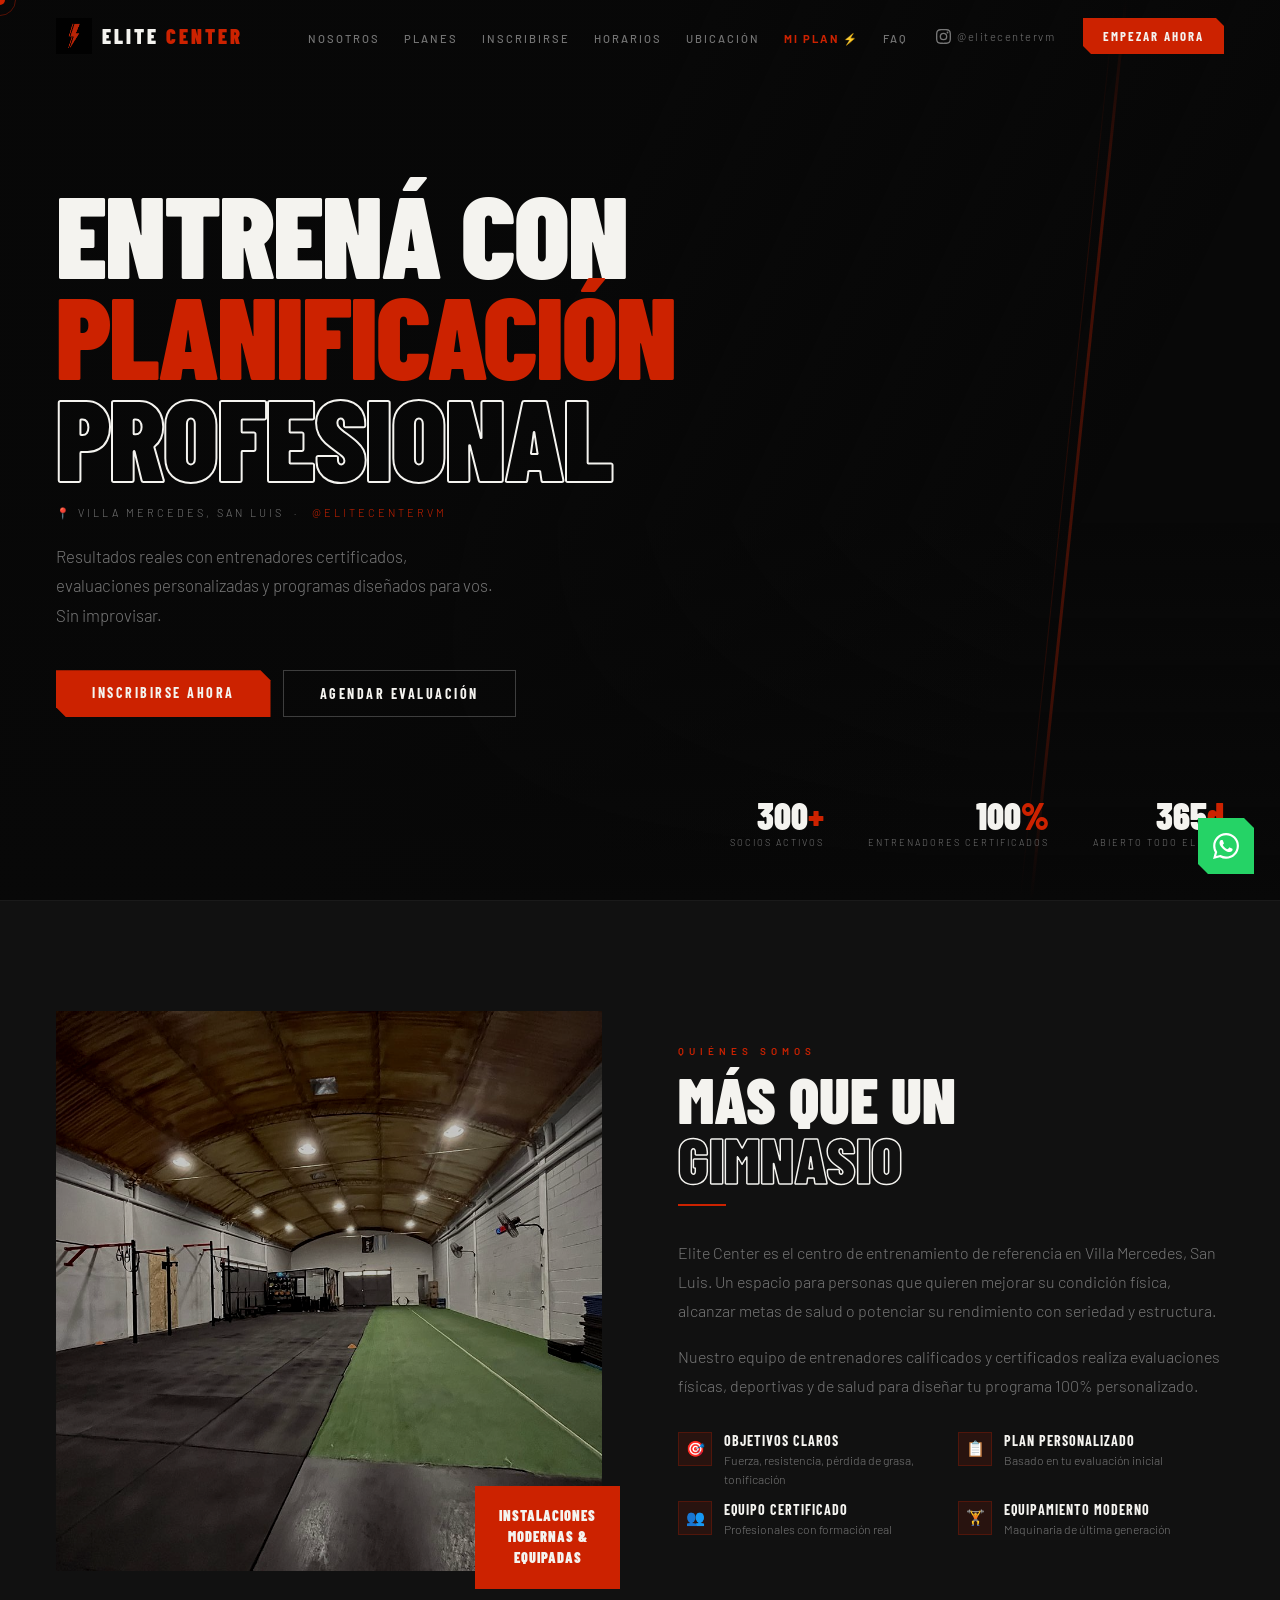
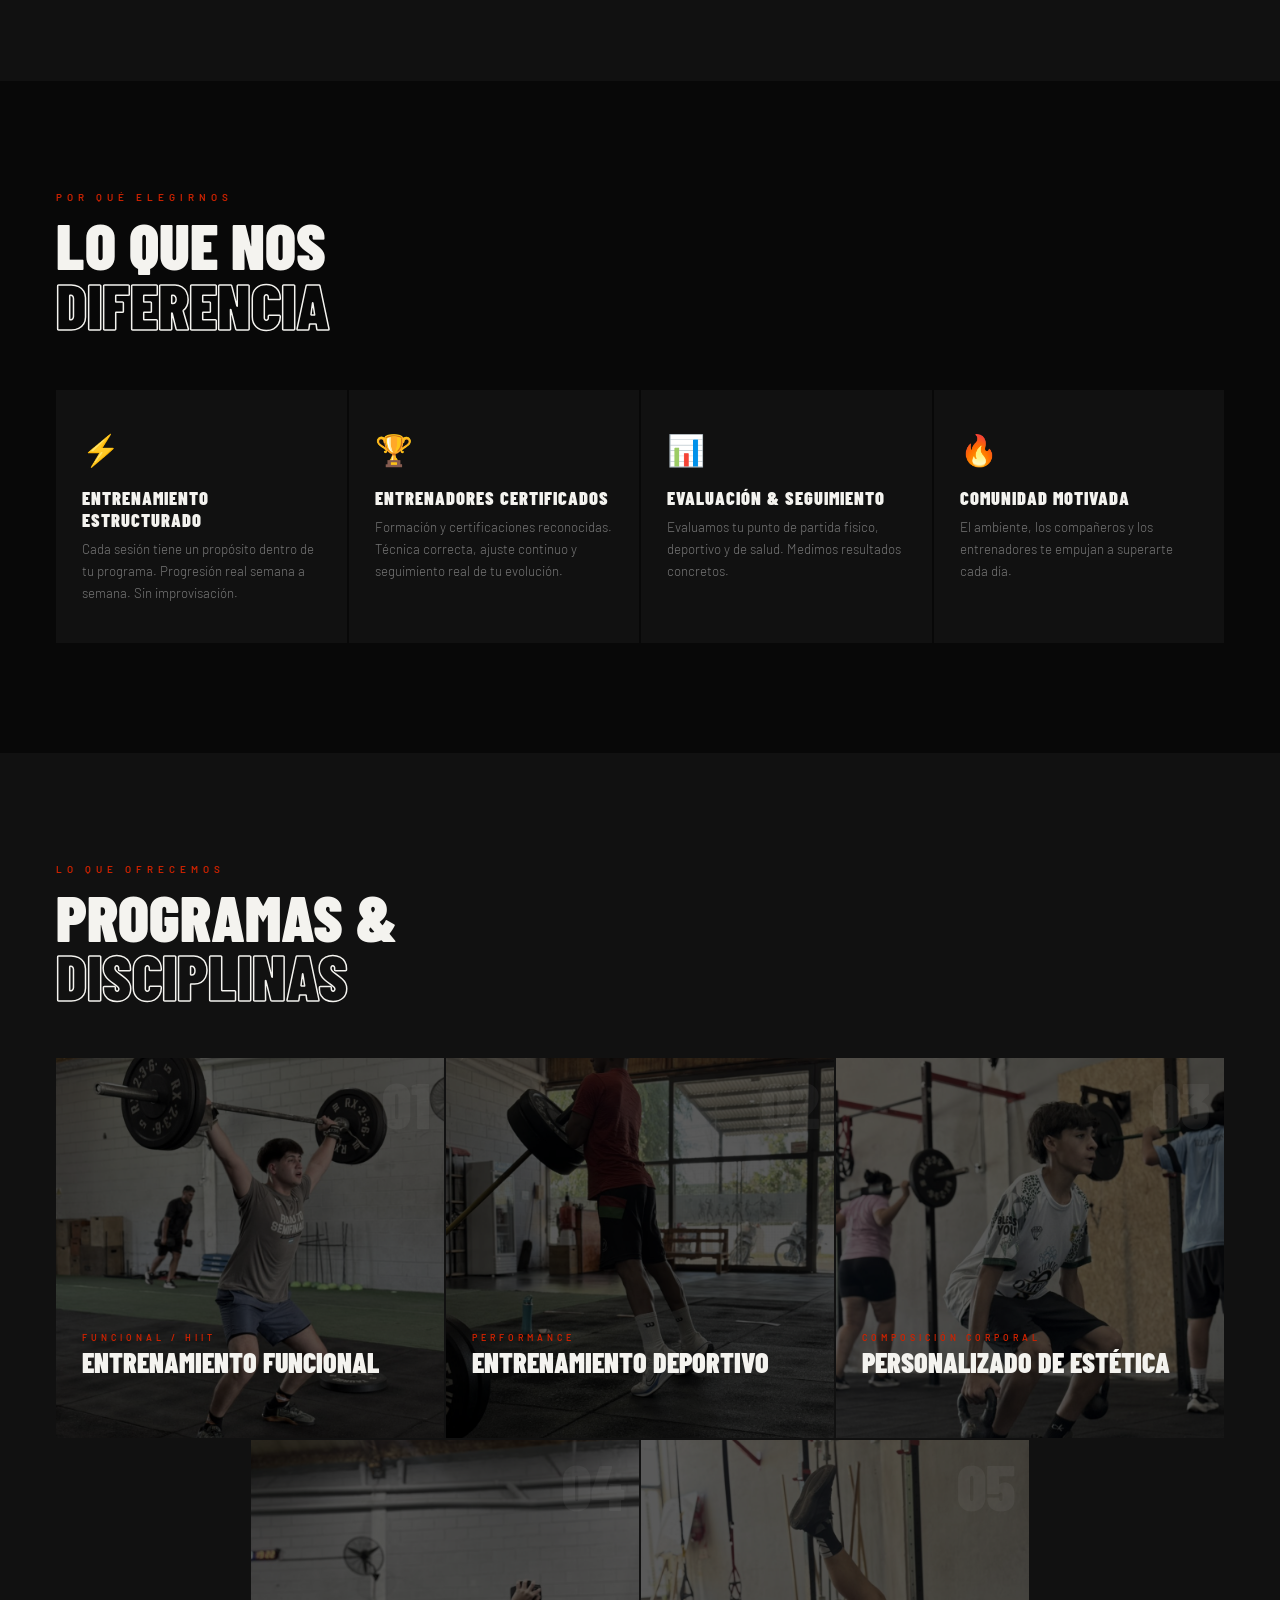
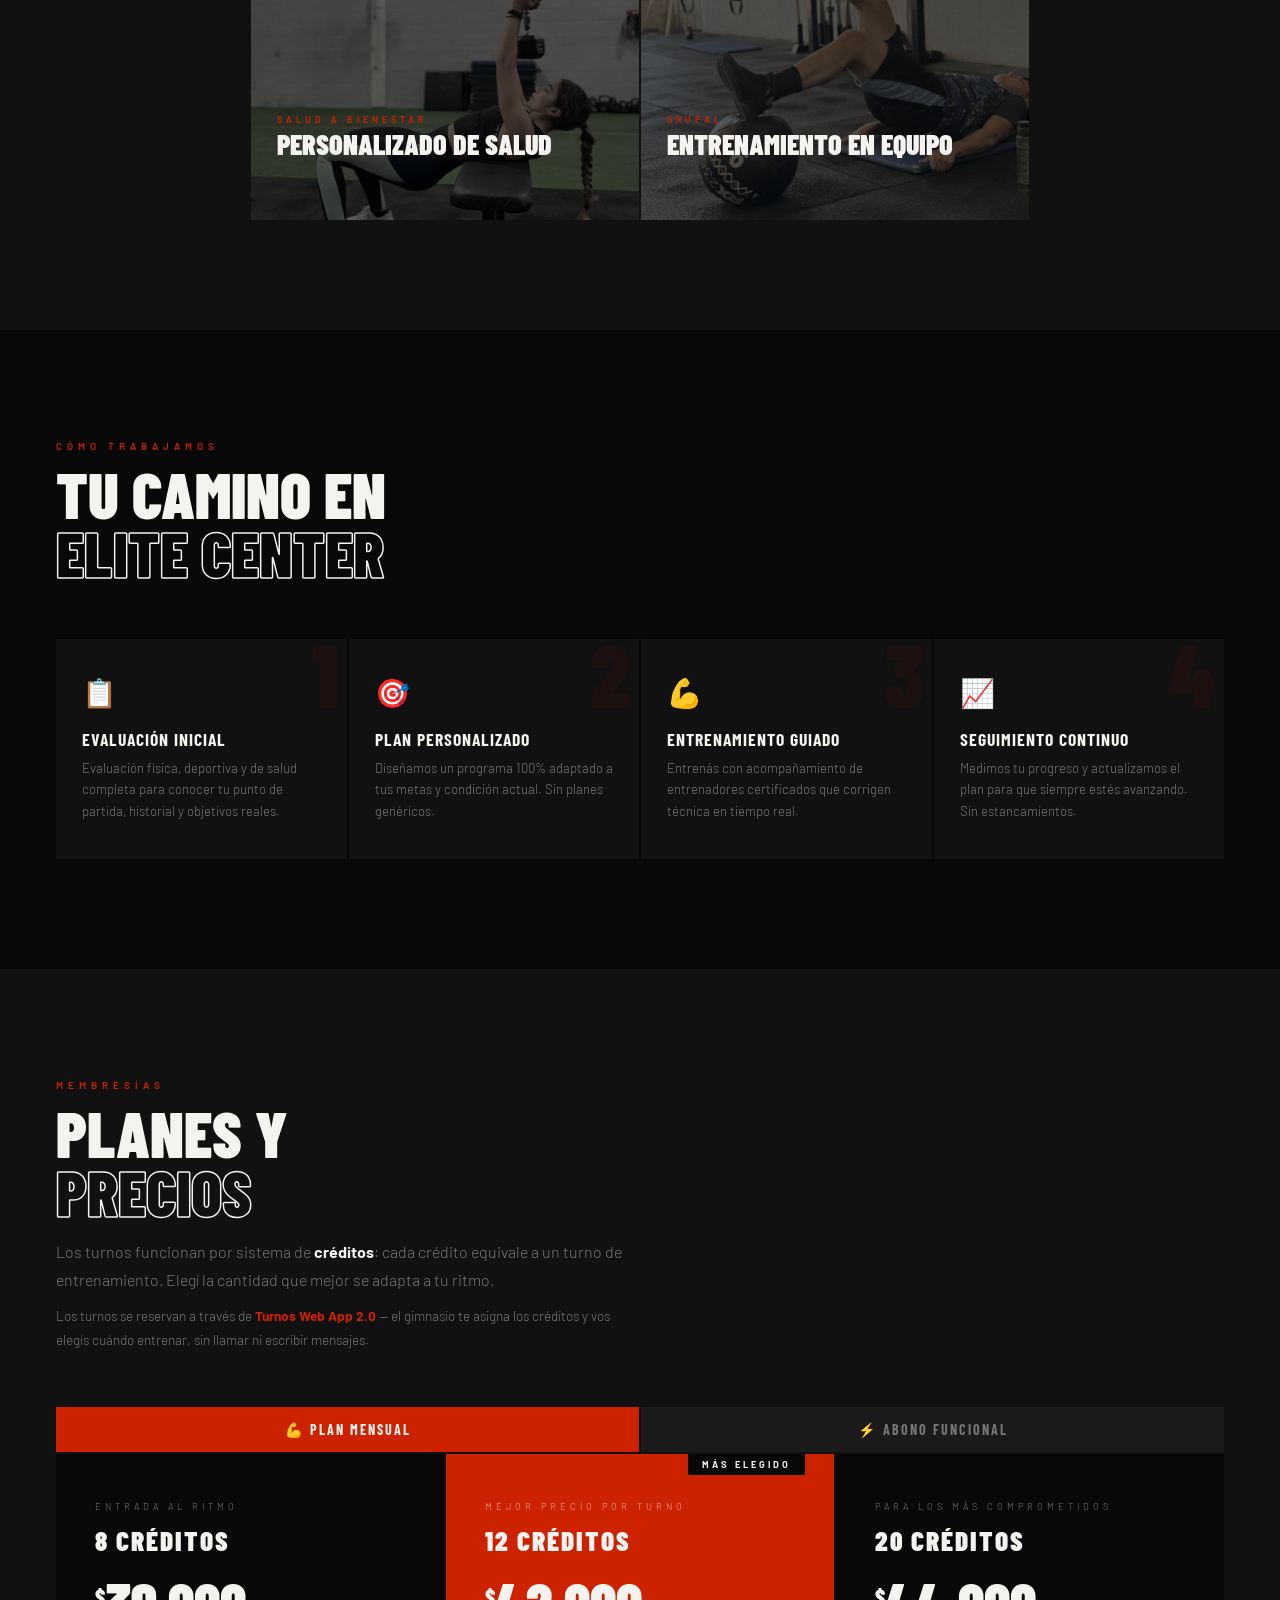
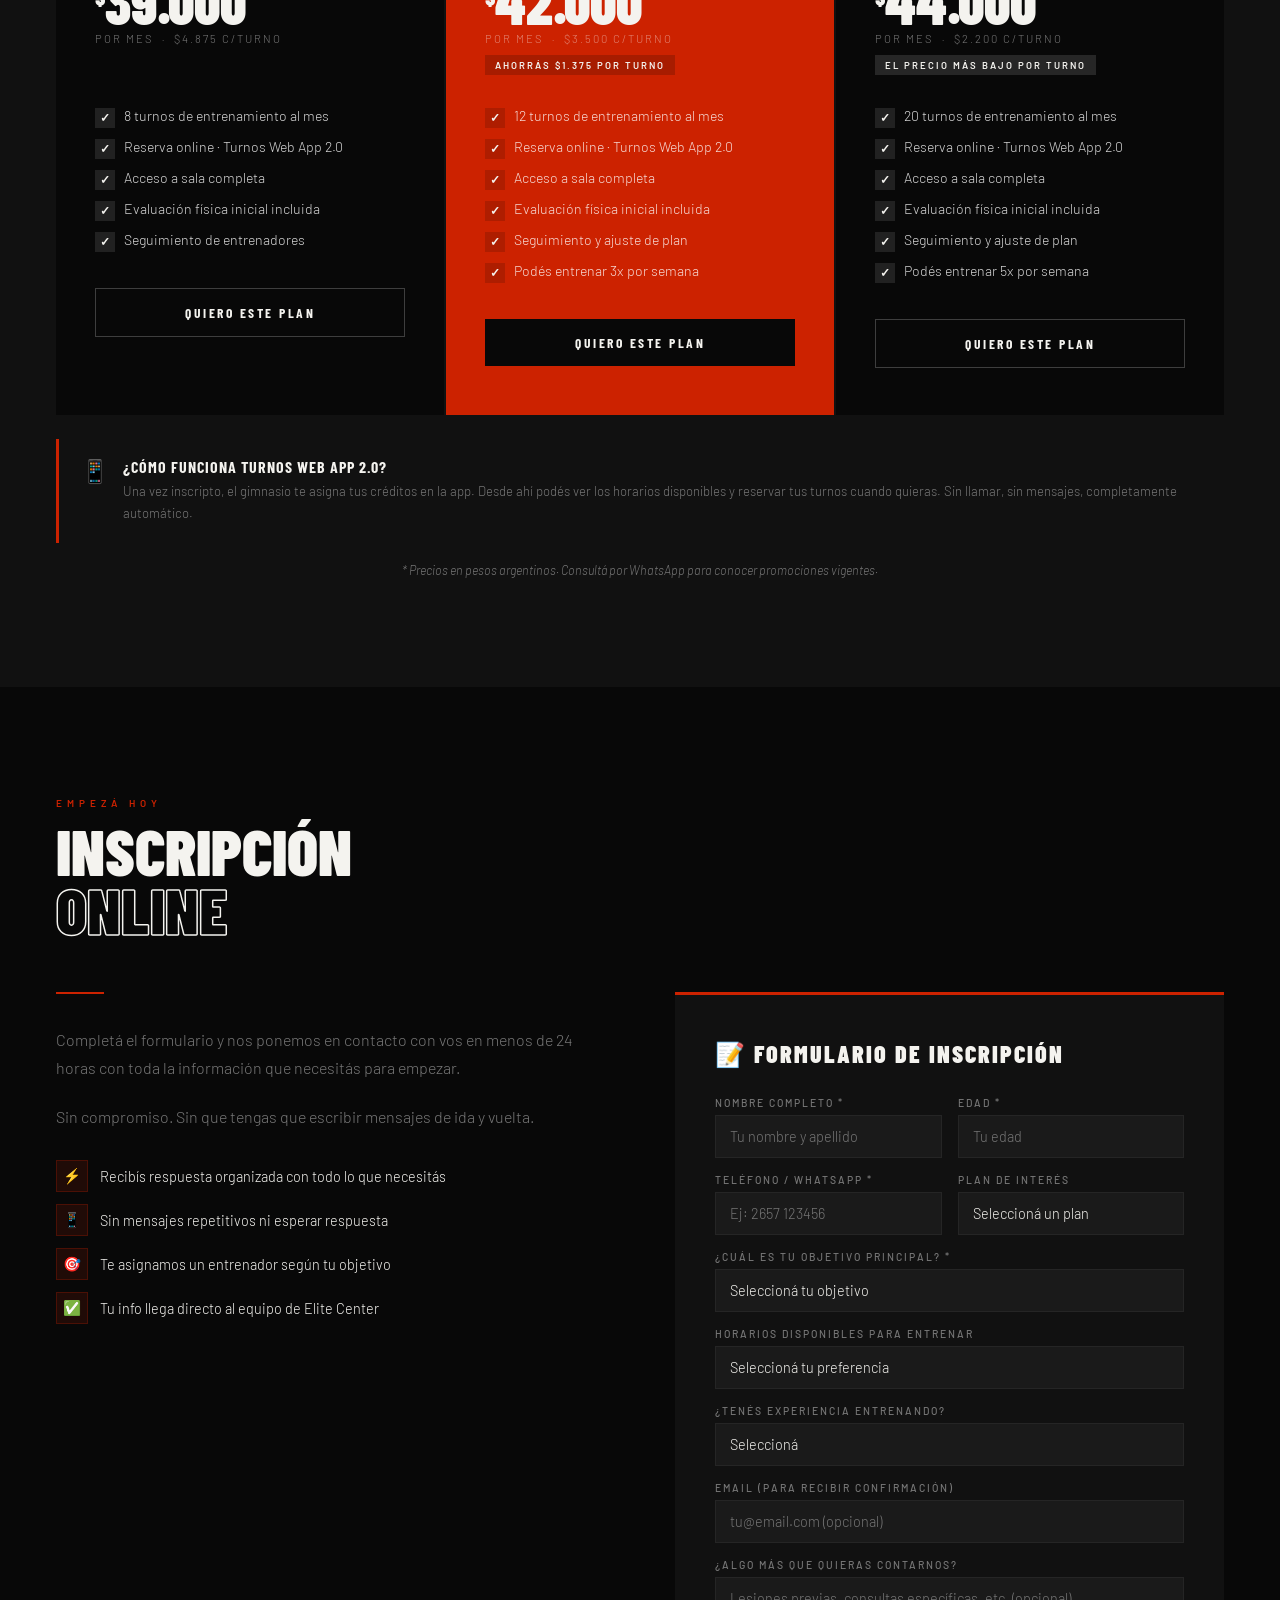
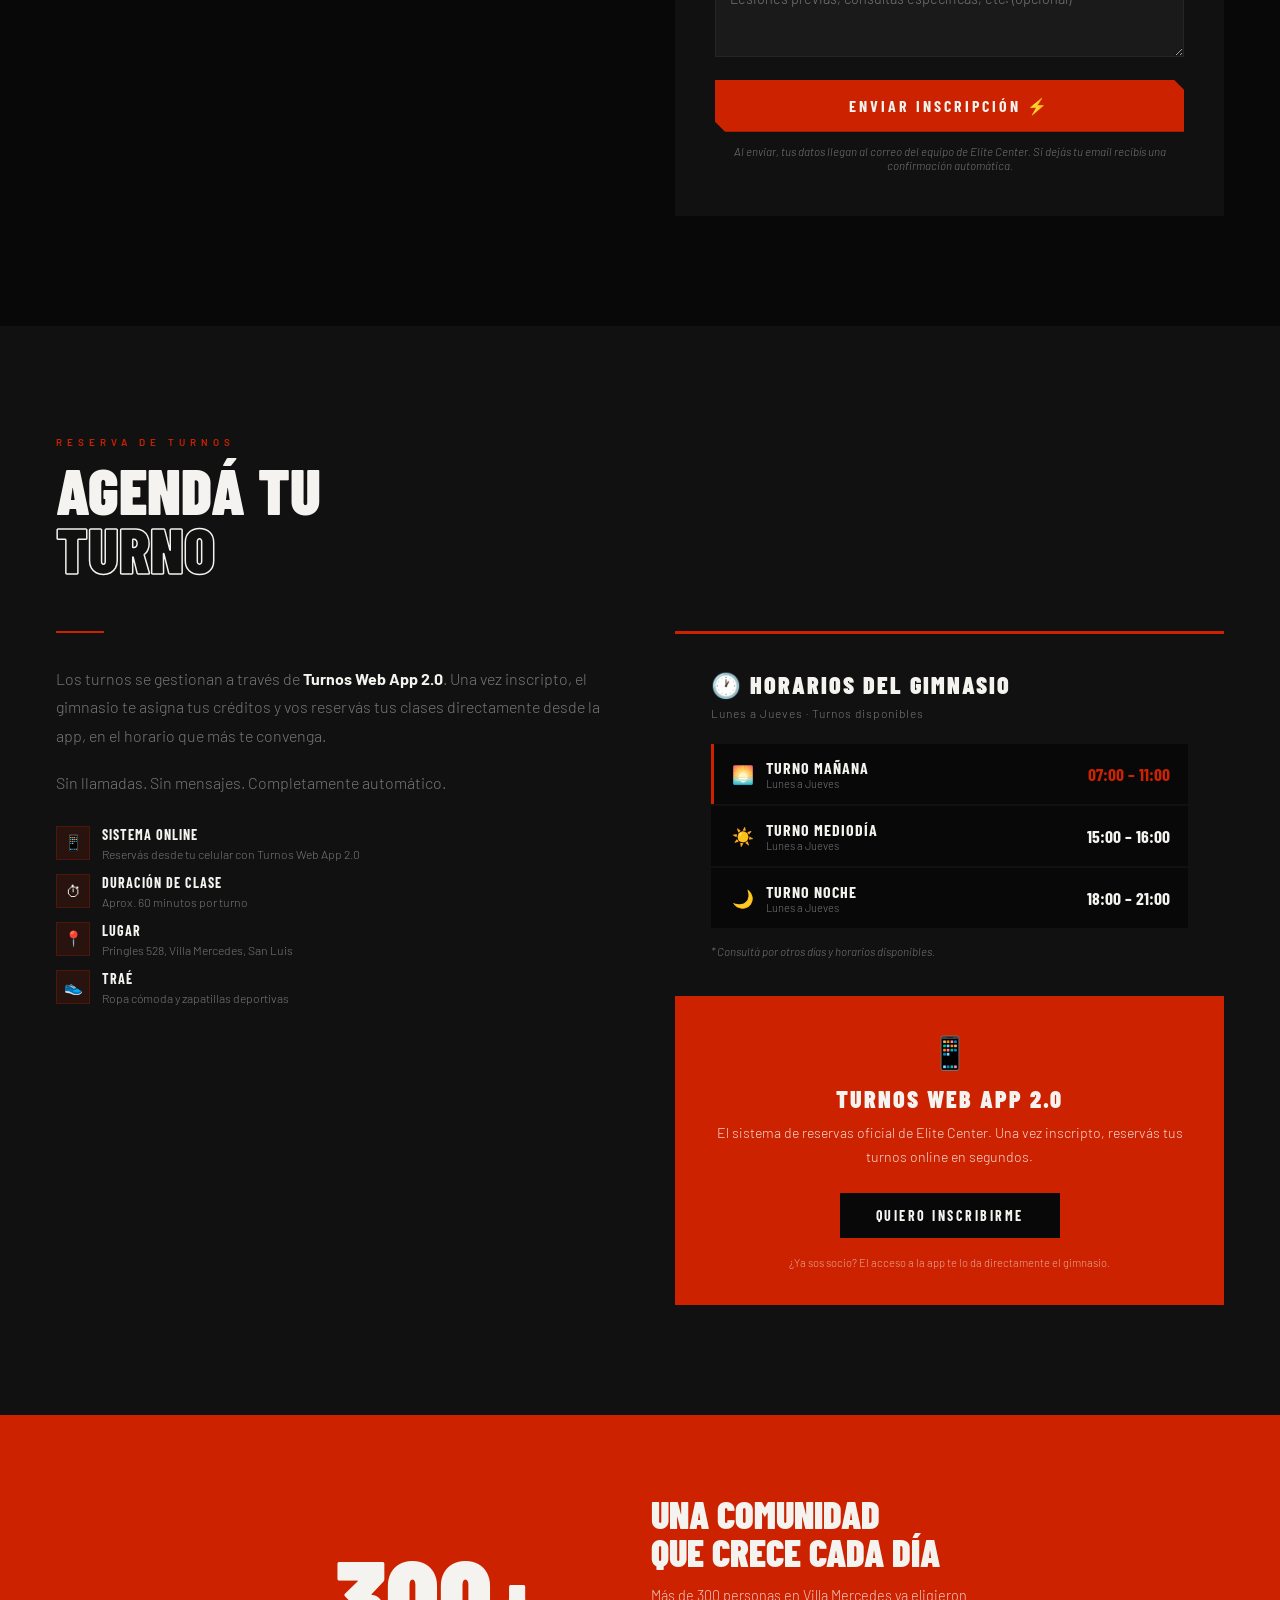
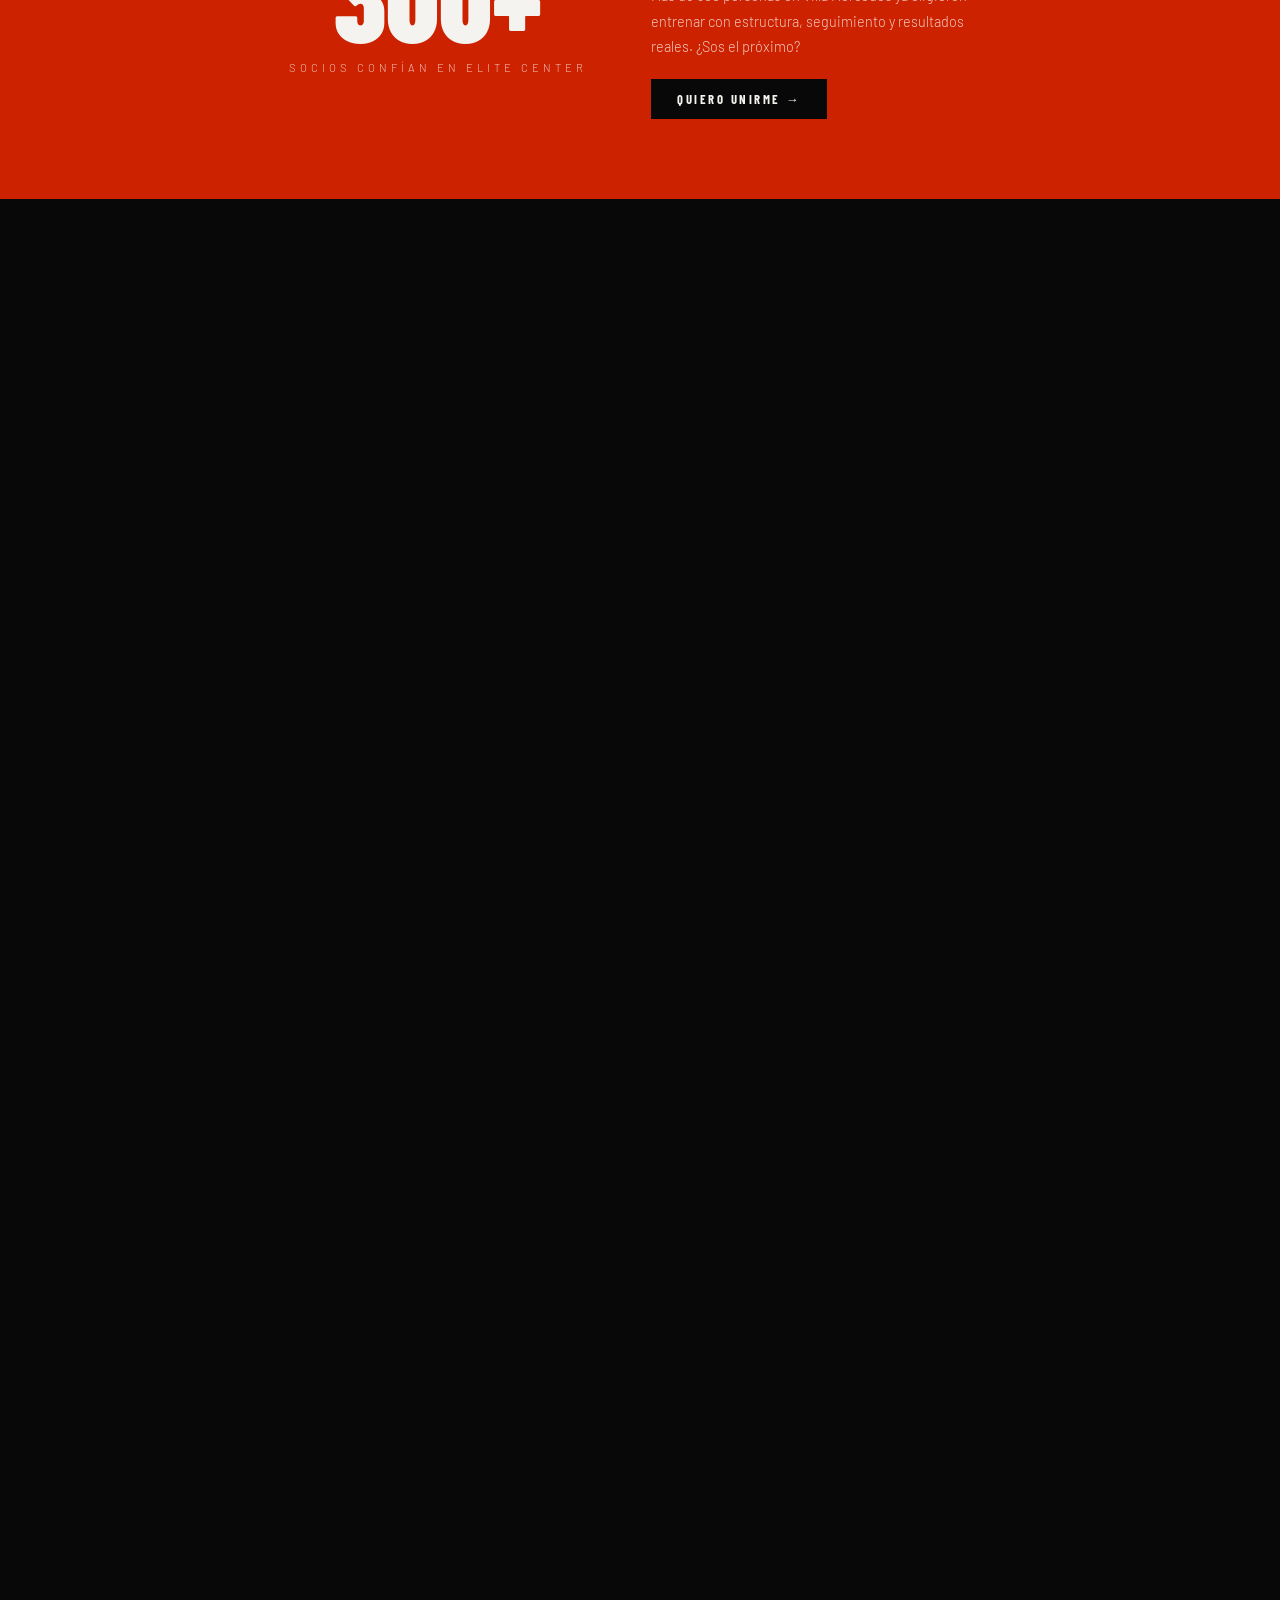
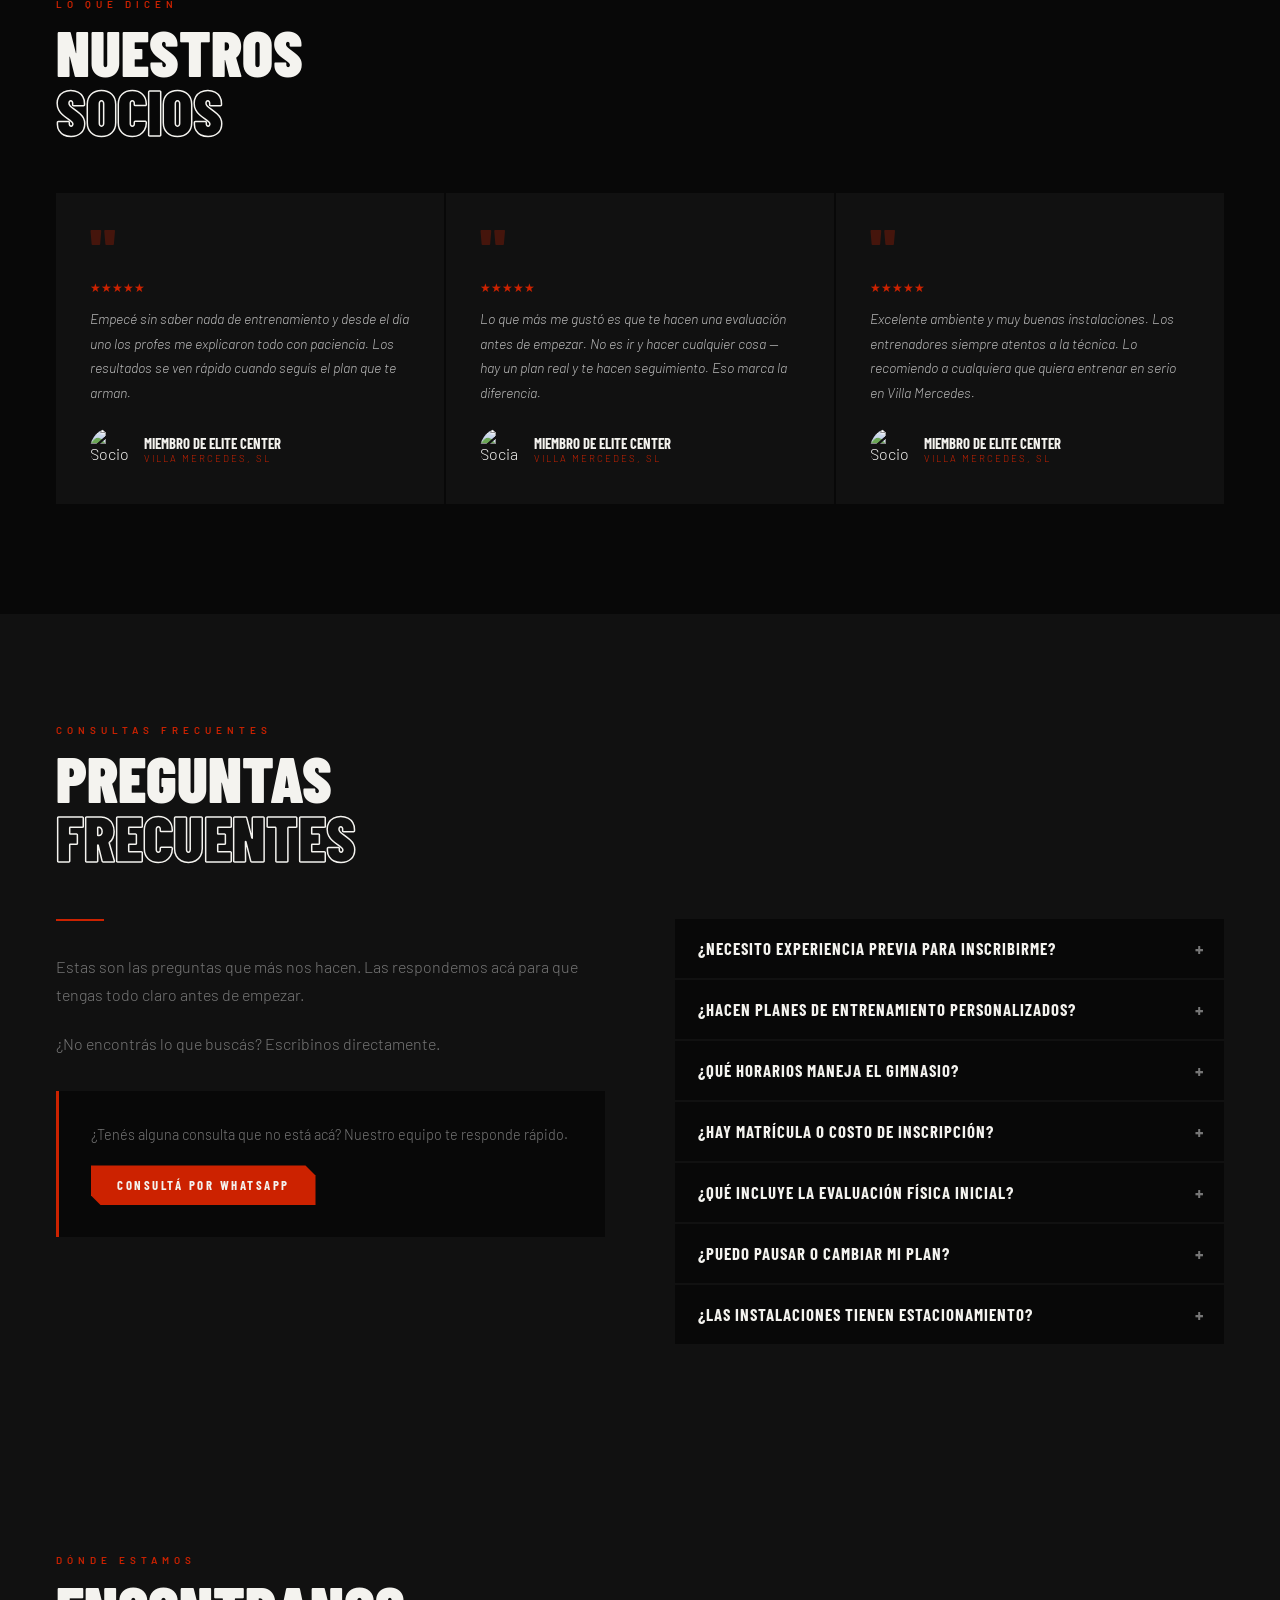
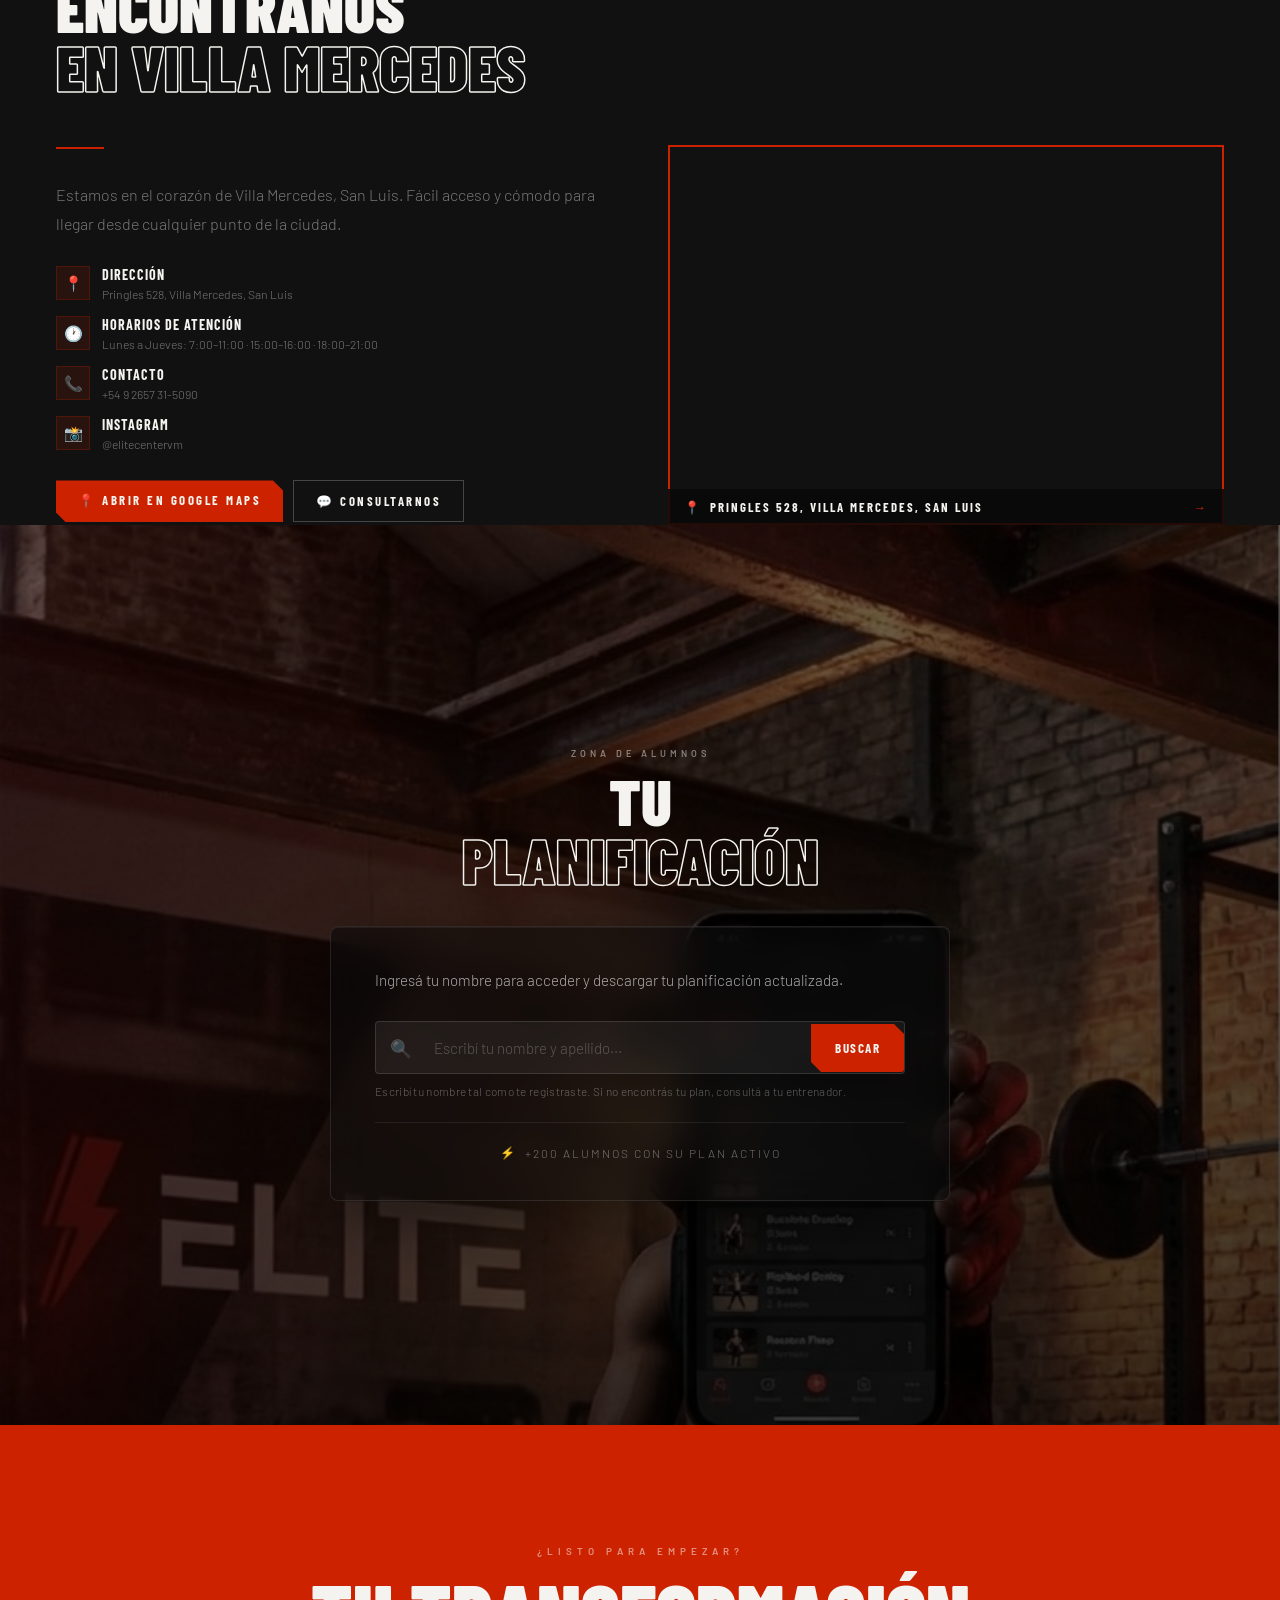
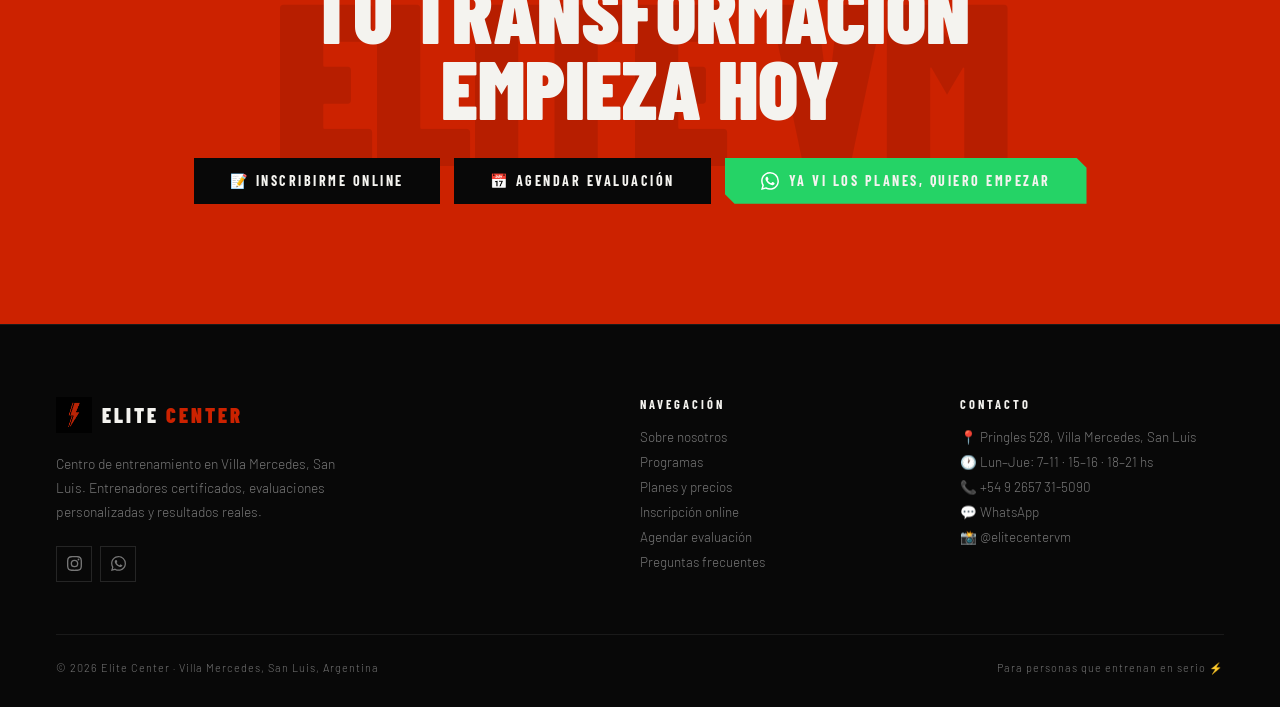
==== commit e66ef9d9: "add planificaciones" ====
--- a/index.html
+++ b/index.html
@@ -3,12 +3,88 @@
 <head>
 <meta charset="UTF-8">
 <meta name="viewport" content="width=device-width, initial-scale=1.0">
-<title>Elite Center – Gimnasio | Villa Mercedes, San Luis</title>
-<meta name="description" content="Gimnasio Elite Center en Villa Mercedes, San Luis. Entrenadores certificados, evaluaciones personalizadas, inscripción online y reserva de turnos.">
-
-<!-- Favicon -->
+
+<!-- ═══ SEO PRIMARIO ═══ -->
+<title>Elite Center – Gimnasio en Villa Mercedes, San Luis | Entrenamiento Profesional</title>
+<meta name="description" content="Gimnasio Elite Center en Villa Mercedes, San Luis. Entrenamiento funcional, deportivo y personalizado con entrenadores certificados. Evaluaciones físicas, planes desde $27.000. ¡Inscribite online!">
+<meta name="keywords" content="gimnasio villa mercedes, gimnasio san luis, entrenamiento funcional villa mercedes, entrenamiento deportivo san luis, entrenador personal villa mercedes, gimnasio personalizado, elite center vm, musculacion villa mercedes, crossfit villa mercedes, perdida de peso villa mercedes">
+<meta name="author" content="Elite Center">
+<meta name="robots" content="index, follow">
+<link rel="canonical" href="https://elitecentervm.com/">
+
+<!-- ═══ OPEN GRAPH (WhatsApp, Facebook, LinkedIn) ═══ -->
+<meta property="og:type"        content="website">
+<meta property="og:url"         content="https://elitecentervm.com/">
+<meta property="og:title"       content="Elite Center – Gimnasio en Villa Mercedes, San Luis">
+<meta property="og:description" content="Entrenamiento profesional con evaluación física, planes personalizados y entrenadores certificados. Más de 300 socios en Villa Mercedes. ¡Empezá hoy!">
+<meta property="og:image"       content="https://elitecentervm.com/assets/img/instalaciones.jpg">
+<meta property="og:image:width"  content="1200">
+<meta property="og:image:height" content="630">
+<meta property="og:image:alt"   content="Instalaciones Elite Center – Gimnasio Villa Mercedes">
+<meta property="og:locale"      content="es_AR">
+<meta property="og:site_name"   content="Elite Center">
+
+<!-- ═══ TWITTER CARD (también usada por Telegram, Discord, Slack) ═══ -->
+<meta name="twitter:card"        content="summary_large_image">
+<meta name="twitter:title"       content="Elite Center – Gimnasio en Villa Mercedes, San Luis">
+<meta name="twitter:description" content="Entrenamiento profesional con evaluación física, planes personalizados y entrenadores certificados. Más de 300 socios.">
+<meta name="twitter:image"       content="https://elitecentervm.com/assets/img/instalaciones.jpg">
+
+<!-- ═══ SCHEMA.ORG – Datos estructurados para Google ═══ -->
+<script type="application/ld+json">
+{
+  "@context": "https://schema.org",
+  "@type": "HealthClub",
+  "name": "Elite Center",
+  "description": "Gimnasio con entrenamiento funcional, deportivo y personalizado. Entrenadores certificados, evaluaciones físicas y programas diseñados individualmente.",
+  "url": "https://elitecentervm.com",
+  "telephone": "+5492657315090",
+  "address": {
+    "@type": "PostalAddress",
+    "streetAddress": "Pringles 528",
+    "addressLocality": "Villa Mercedes",
+    "addressRegion": "San Luis",
+    "addressCountry": "AR"
+  },
+  "geo": {
+    "@type": "GeoCoordinates",
+    "latitude": -33.6757,
+    "longitude": -65.4621
+  },
+  "openingHoursSpecification": [
+    {
+      "@type": "OpeningHoursSpecification",
+      "dayOfWeek": ["Monday","Tuesday","Wednesday","Thursday"],
+      "opens": "07:00",
+      "closes": "11:00"
+    },
+    {
+      "@type": "OpeningHoursSpecification",
+      "dayOfWeek": ["Monday","Tuesday","Wednesday","Thursday"],
+      "opens": "15:00",
+      "closes": "16:00"
+    },
+    {
+      "@type": "OpeningHoursSpecification",
+      "dayOfWeek": ["Monday","Tuesday","Wednesday","Thursday"],
+      "opens": "18:00",
+      "closes": "21:00"
+    }
+  ],
+  "sameAs": [
+    "https://www.instagram.com/elitecentervm"
+  ],
+  "priceRange": "$$",
+  "image": "https://elitecentervm.com/assets/img/instalaciones.jpg",
+  "currenciesAccepted": "ARS",
+  "paymentAccepted": "Cash, Credit Card"
+}
+</script>
+
+<!-- ═══ FAVICON ═══ -->
 <link rel="icon" type="image/png" href="assets/img/logo-icon.png">
 <link rel="apple-touch-icon" href="assets/img/logo-icon.png">
+<link rel="manifest" href="site.webmanifest">
 
 <!-- Fonts -->
 <link href="https://fonts.googleapis.com/css2?family=Barlow+Condensed:wght@400;600;700;900&family=Barlow:wght@300;400;500&display=swap" rel="stylesheet">
@@ -63,6 +139,7 @@
   <a href="#inscripcion" onclick="closeMenu()">Inscribirse</a>
   <a href="#turnos" onclick="closeMenu()">Horarios</a>
   <a href="#ubicacion" onclick="closeMenu()">Ubicación</a>
+  <a href="#planificaciones" onclick="closeMenu()" style="color:var(--red);font-weight:700">Mi Plan ⚡</a>
   <a href="#faq" onclick="closeMenu()">FAQ</a>
   <a href="https://www.instagram.com/elitecentervm/" target="_blank">@elitecentervm</a>
 </div>
@@ -79,6 +156,7 @@
       <li><a href="#inscripcion">Inscribirse</a></li>
       <li><a href="#turnos">Horarios</a></li>
       <li><a href="#ubicacion">Ubicación</a></li>
+      <li><a href="#planificaciones" style="color:var(--red);font-weight:700">Mi Plan ⚡</a></li>
       <li><a href="#faq">FAQ</a></li>
     </ul>
     <a href="https://www.instagram.com/elitecentervm/" target="_blank" rel="noopener" class="ig-link">
@@ -698,6 +776,81 @@
   </div>
 </section>
 
+<!-- ══ PLANIFICACIONES ══ -->
+<section class="plan-sec" id="planificaciones">
+
+  <!-- Fondo full -->
+  <div class="plan-bg">
+    <img src="assets/img/planificaciones-hero.jpg" alt="Elite Center Planificaciones">
+    <div class="plan-bg-ov"></div>
+  </div>
+
+  <!-- Contenido centrado encima -->
+  <div class="plan-overlay-content">
+
+    <div class="sec-lbl plan-lbl">Zona de alumnos</div>
+    <h2 class="sec-h plan-title">TU<br><span class="out">PLANIFICACIÓN</span></h2>
+
+    <!-- Card glassmorphism -->
+    <div class="plan-glass">
+
+      <p class="plan-desc">Ingresá tu nombre para acceder y descargar tu planificación actualizada.</p>
+
+      <div class="plan-input-wrap">
+        <div class="plan-input-box">
+          <span class="plan-input-icon">🔍</span>
+          <input
+            type="text"
+            id="planNombreInput"
+            placeholder="Escribí tu nombre y apellido..."
+            maxlength="60"
+            autocomplete="off"
+            spellcheck="false"
+          >
+          <button class="btn btn-red plan-btn" onclick="buscarPlan()">Buscar</button>
+        </div>
+        <div class="plan-suggestions" id="planSuggestions"></div>
+        <p class="plan-hint">Escribí tu nombre tal como te registraste. Si no encontrás tu plan, consultá a tu entrenador.</p>
+      </div>
+
+      <div class="plan-result" id="planResult" style="display:none">
+
+        <div class="plan-card" id="planCard" style="display:none">
+          <div class="plan-card-top">
+            <div class="plan-card-ico">📋</div>
+            <div>
+              <div class="plan-card-name" id="planNombre"></div>
+              <div class="plan-card-tag" id="planTipo"></div>
+            </div>
+          </div>
+          <div class="plan-card-info">
+            <div class="plan-card-row"><span>Tipo de plan</span><strong id="planTipoRow"></strong></div>
+            <div class="plan-card-row"><span>Entrenador</span><strong id="planEntrenador">Elite Center</strong></div>
+            <div class="plan-card-row"><span>Última actualización</span><strong id="planFecha"></strong></div>
+          </div>
+          <a class="btn btn-red plan-dl" id="planDescarga" href="#" target="_blank" rel="noopener">
+            ⬇ Descargar planificación
+          </a>
+          <p class="plan-dl-note">Se abre en Google Drive. Podés descargar el PDF desde ahí.</p>
+        </div>
+
+        <div class="plan-error" id="planError" style="display:none">
+          <div class="plan-error-ico">❌</div>
+          <p>No encontramos una planificación con ese nombre. Verificá cómo te registraste o consultá a tu entrenador.</p>
+          <button class="btn plan-retry" onclick="resetPlan()">Intentar de nuevo</button>
+        </div>
+
+      </div>
+
+      <div class="plan-glass-footer">
+        <div class="plan-glass-badge"><span>⚡</span> +200 alumnos con su plan activo</div>
+      </div>
+
+    </div>
+  </div>
+
+</section>
+
 <!-- ══ CTA BANNER ══ -->
 <div class="cta-banner" id="contact">
   <div class="cta-bg-t">ELITE VM</div>
@@ -760,6 +913,7 @@
 
 
 <!-- Scripts -->
+<script src="assets/js/planificaciones.js"></script>
 <script src="assets/js/script.js"></script>
 </body>
 </html>
--- a/assets/css/style.css
+++ b/assets/css/style.css
@@ -75,8 +75,10 @@
   font-size:clamp(2.4rem,5vw,4.2rem);text-transform:uppercase;line-height:.93;margin-bottom:16px}
 .sec-h .out{-webkit-text-stroke:1.5px var(--w);color:transparent}
 .divl{width:48px;height:2px;background:var(--red);margin-bottom:32px}
-.reveal{opacity:0;transform:translateY(32px);transition:opacity .65s ease,transform .65s ease}
-.reveal.vis{opacity:1;transform:translateY(0)}
+/* reveal – ahora manejado por GSAP (se mantiene clase por compatibilidad) */
+.reveal{opacity:1;transform:none}
+/* Los elementos que GSAP setea a opacity:0 arrancan invisibles via JS, no CSS */
+/* Esto evita flash de contenido invisible si GSAP no carga */
 
 /* ── HERO ── */
 .hero{position:relative;min-height:100vh;display:flex;align-items:center;overflow:hidden}
@@ -642,3 +644,413 @@
   .galeria-grid{grid-template-columns:1fr;grid-template-rows:auto}
   .gal-item,.gal-wide{grid-column:auto;height:230px}
 }
+
+/* ═══════════════════════════════════════════
+   PLANIFICACIONES – FULL BG OVERLAY
+═══════════════════════════════════════════ */
+.plan-sec{
+  position:relative;
+  min-height:100vh;
+  display:flex;
+  align-items:center;
+  justify-content:center;
+  overflow:hidden;
+  padding:120px 24px;
+}
+
+/* Fondo */
+.plan-bg{position:absolute;inset:0;z-index:0}
+.plan-bg img{
+  width:100%;height:100%;
+  object-fit:cover;object-position:center 15%;
+}
+.plan-bg-ov{
+  position:absolute;inset:0;
+  background:
+    linear-gradient(to bottom, rgba(0,0,0,.55) 0%, rgba(0,0,0,.75) 100%),
+    linear-gradient(135deg, rgba(204,0,0,.18) 0%, transparent 60%);
+}
+
+/* Contenido sobre el fondo */
+.plan-overlay-content{
+  position:relative;z-index:1;
+  width:100%;max-width:620px;
+  text-align:center;
+}
+.plan-lbl{margin-bottom:12px}
+.plan-title{margin-bottom:36px}
+
+/* Card glassmorphism */
+.plan-glass{
+  background:rgba(10,10,10,.55);
+  backdrop-filter:blur(18px);
+  -webkit-backdrop-filter:blur(18px);
+  border:1px solid rgba(255,255,255,.1);
+  border-radius:8px;
+  padding:40px 44px;
+  text-align:left;
+  box-shadow:0 24px 64px rgba(0,0,0,.5), inset 0 1px 0 rgba(255,255,255,.06);
+}
+.plan-desc{
+  color:rgba(255,255,255,.65);
+  font-size:.95rem;line-height:1.75;
+  margin-bottom:28px;
+}
+
+/* Input */
+.plan-input-wrap{position:relative;margin-bottom:8px}
+.plan-input-box{
+  display:flex;align-items:center;
+  background:rgba(255,255,255,.06);
+  border:1px solid rgba(255,255,255,.12);
+  border-radius:4px;overflow:visible;
+  transition:border-color .25s;
+  position:relative;
+}
+.plan-input-box:focus-within{
+  border-color:var(--red);
+  box-shadow:0 0 0 3px rgba(204,0,0,.15);
+}
+.plan-input-icon{
+  padding:0 14px;font-size:1.1rem;
+  color:rgba(255,255,255,.4);flex-shrink:0;
+}
+.plan-input-box input{
+  flex:1;background:none;border:none;outline:none;
+  color:var(--w);
+  font-family:'Barlow',sans-serif;
+  font-size:1rem;
+  padding:16px 8px;
+}
+.plan-input-box input::placeholder{
+  color:rgba(255,255,255,.25);font-size:.95rem;
+}
+.plan-btn{
+  border-radius:0 3px 3px 0;
+  padding:16px 24px;font-size:.82rem;
+  flex-shrink:0;letter-spacing:1.5px;
+}
+.plan-hint{
+  font-size:.74rem;color:rgba(255,255,255,.35);
+  margin-top:10px;letter-spacing:.3px;
+}
+
+@keyframes shake{
+  0%,100%{transform:translateX(0)}
+  20%{transform:translateX(-8px)}
+  40%{transform:translateX(8px)}
+  60%{transform:translateX(-5px)}
+  80%{transform:translateX(5px)}
+}
+.shake{animation:shake .4s ease}
+
+/* Result card */
+.plan-result{margin-top:20px}
+.plan-card{
+  background:rgba(255,255,255,.05);
+  border:1px solid rgba(255,255,255,.1);
+  border-left:3px solid var(--red);
+  border-radius:4px;padding:22px 24px;
+}
+.plan-card-top{
+  display:flex;align-items:center;gap:12px;
+  margin-bottom:16px;padding-bottom:14px;
+  border-bottom:1px solid rgba(255,255,255,.07);
+}
+.plan-card-ico{font-size:1.6rem}
+.plan-card-name{
+  font-family:'Barlow Condensed',sans-serif;
+  font-weight:700;font-size:1.35rem;color:var(--w);letter-spacing:1px;
+}
+.plan-card-tag{
+  font-size:.68rem;letter-spacing:2px;
+  text-transform:uppercase;color:var(--red);margin-top:2px;
+}
+.plan-card-info{display:flex;flex-direction:column;gap:8px;margin-bottom:18px}
+.plan-card-row{
+  display:flex;justify-content:space-between;
+  align-items:center;font-size:.82rem;
+}
+.plan-card-row span{color:rgba(255,255,255,.45)}
+.plan-card-row strong{color:var(--w);font-weight:600}
+.plan-dl{display:block;text-align:center;padding:13px;font-size:.85rem;letter-spacing:1.5px}
+.plan-dl-note{font-size:.68rem;color:rgba(255,255,255,.3);text-align:center;margin-top:8px}
+
+/* Error */
+.plan-error{
+  background:rgba(204,0,0,.1);
+  border:1px solid rgba(204,0,0,.25);
+  border-radius:4px;padding:24px;text-align:center;
+}
+.plan-error-ico{font-size:1.6rem;margin-bottom:8px}
+.plan-error p{color:rgba(255,255,255,.6);font-size:.88rem;line-height:1.7;margin-bottom:14px}
+.plan-retry{
+  background:transparent;border:1px solid rgba(255,255,255,.2);
+  color:var(--w);padding:9px 22px;font-size:.78rem;
+  letter-spacing:1px;cursor:pointer;border-radius:2px;
+  transition:border-color .2s,color .2s;
+}
+.plan-retry:hover{border-color:var(--red);color:var(--red)}
+
+/* Badge footer */
+.plan-glass-footer{
+  margin-top:24px;padding-top:18px;
+  border-top:1px solid rgba(255,255,255,.07);
+  text-align:center;
+}
+.plan-glass-badge{
+  display:inline-flex;align-items:center;gap:8px;
+  font-size:.75rem;letter-spacing:2px;text-transform:uppercase;
+  color:rgba(255,255,255,.4);
+}
+.plan-glass-badge span{color:var(--red)}
+
+/* Responsive */
+@media(max-width:768px){
+  .plan-glass{padding:28px 24px}
+  .plan-sec{padding:100px 20px}
+}
+@media(max-width:480px){
+  .plan-input-box{flex-wrap:wrap}
+  .plan-btn{width:100%;border-radius:0 0 3px 3px}
+  .plan-card-row{flex-direction:column;align-items:flex-start;gap:2px}
+}
+/* ═══════════════════════════════════════════
+   PRELOADER
+═══════════════════════════════════════════ */
+#preloader {
+  position: fixed;
+  inset: 0;
+  z-index: 10000;
+  display: flex;
+  align-items: center;
+  justify-content: center;
+  overflow: hidden;
+  background: var(--blk);
+}
+.pre-bg {
+  position: absolute;
+  inset: 0;
+  background: radial-gradient(ellipse at center, #1a0500 0%, var(--blk) 70%);
+  animation: prePulse 2s ease-in-out infinite;
+}
+@keyframes prePulse {
+  0%,100% { opacity: 0.6; }
+  50%      { opacity: 1; }
+}
+
+/* diagonal stripes */
+.pre-stripes { position: absolute; inset: 0; pointer-events: none; overflow: hidden; }
+.pre-stripe {
+  position: absolute;
+  top: -100%;
+  width: 2px;
+  height: 300%;
+  background: linear-gradient(to bottom, transparent, var(--red), transparent);
+  opacity: 0;
+  animation: stripeDown 2.4s ease-in-out infinite;
+}
+.pre-stripe.s1 { left: 30%; animation-delay: 0s;   opacity: .18; transform: skewX(-15deg); }
+.pre-stripe.s2 { left: 50%; animation-delay: 0.4s; opacity: .12; transform: skewX(-15deg); width: 1px; }
+.pre-stripe.s3 { left: 70%; animation-delay: 0.8s; opacity: .18; transform: skewX(-15deg); }
+@keyframes stripeDown {
+  0%   { transform: skewX(-15deg) translateY(-20%); opacity: 0; }
+  20%  { opacity: .18; }
+  80%  { opacity: .18; }
+  100% { transform: skewX(-15deg) translateY(20%);  opacity: 0; }
+}
+
+/* content */
+.pre-content {
+  position: relative;
+  z-index: 2;
+  display: flex;
+  align-items: center;
+  justify-content: center;
+}
+.pre-logo-wrap {
+  display: flex;
+  flex-direction: column;
+  align-items: center;
+  gap: 28px;
+}
+.pre-logo {
+  width: clamp(220px, 40vw, 380px);
+  height: auto;
+  opacity: 0;
+  transform: scale(0.88);
+  animation: preLogoIn 0.7s 0.2s cubic-bezier(.22,1,.36,1) forwards;
+  filter: drop-shadow(0 0 40px rgba(204,34,0,.35));
+}
+@keyframes preLogoIn {
+  to { opacity: 1; transform: scale(1); }
+}
+
+/* progress bar */
+.pre-bar-wrap {
+  width: clamp(200px, 36vw, 340px);
+  height: 2px;
+  background: rgba(255,255,255,.08);
+  position: relative;
+  overflow: hidden;
+}
+.pre-bar-wrap::before {
+  content: '';
+  position: absolute;
+  inset: 0;
+  background: rgba(204,34,0,.15);
+}
+.pre-bar {
+  height: 100%;
+  width: 0%;
+  background: linear-gradient(to right, var(--red-dk), var(--red), #ff4422);
+  transition: width 0.05s linear;
+  position: relative;
+}
+.pre-bar::after {
+  content: '';
+  position: absolute;
+  right: 0; top: -3px;
+  width: 6px; height: 8px;
+  background: #ff4422;
+  box-shadow: 0 0 12px 3px rgba(255,68,34,.8);
+}
+
+/* percentage */
+.pre-pct {
+  font-family: 'Barlow Condensed', sans-serif;
+  font-weight: 700;
+  font-size: .72rem;
+  letter-spacing: 4px;
+  text-transform: uppercase;
+  color: var(--mut);
+  transition: color .3s;
+}
+
+/* exit animation */
+#preloader.pre-exit {
+  animation: preExit 0.7s cubic-bezier(.76,0,.24,1) forwards;
+}
+@keyframes preExit {
+  0%   { clip-path: inset(0 0 0 0); opacity: 1; }
+  60%  { clip-path: inset(0 0 0 0); opacity: 1; }
+  100% { clip-path: inset(0 0 100% 0); opacity: 0; pointer-events: none; }
+}
+
+/* ═══════════════════════════════════════════
+   GALERÍA – GSAP
+═══════════════════════════════════════════ */
+.gal-sec{background:var(--blk);padding-bottom:0;overflow:hidden}
+.gal-label{opacity:0;transform:translateY(20px)}
+.gal-title{opacity:0;transform:translateY(30px)}
+.gal-sub{
+  color:var(--mut);font-size:1rem;line-height:1.8;
+  max-width:520px;margin:0 0 52px;
+  opacity:0;transform:translateY(20px)
+}
+
+/* Grid */
+.galeria-grid{
+  display:grid;
+  grid-template-columns:repeat(3,1fr);
+  grid-template-rows:300px 300px 300px;
+  gap:5px;
+}
+.gal-wide{grid-column:span 2}
+
+/* Each item */
+.gal-item{
+  position:relative;overflow:hidden;cursor:pointer;
+  opacity:0;transform:translateY(40px) scale(.97);
+  will-change:transform,opacity
+}
+.gal-item img{
+  width:100%;height:100%;object-fit:cover;
+  filter:brightness(.8) saturate(.85);
+  transition:filter .55s ease,transform .65s cubic-bezier(.25,.46,.45,.94)
+}
+.gal-item:hover img{
+  filter:brightness(.45) saturate(.6);
+  transform:scale(1.07)
+}
+.gal-ov{
+  position:absolute;inset:0;
+  display:flex;align-items:flex-end;
+  padding:22px;
+  background:linear-gradient(to top,rgba(0,0,0,.72) 0%,transparent 55%);
+  opacity:0;transition:opacity .35s ease
+}
+.gal-item:hover .gal-ov{opacity:1}
+.gal-ov span{
+  font-family:"Barlow Condensed",sans-serif;
+  font-weight:700;font-size:.88rem;
+  letter-spacing:2.5px;text-transform:uppercase;
+  color:var(--w);
+  border-left:3px solid var(--red);padding-left:10px;
+  transform:translateY(6px);transition:transform .3s ease;
+}
+.gal-item:hover .gal-ov span{transform:translateY(0)}
+
+/* Lightbox */
+.gal-lightbox{
+  position:fixed;inset:0;z-index:9999;
+  background:rgba(0,0,0,.95);
+  display:flex;align-items:center;justify-content:center;
+  opacity:0;pointer-events:none;transition:opacity .3s ease
+}
+.gal-lightbox.open{opacity:1;pointer-events:all}
+.gal-lb-img-wrap{position:relative;max-width:88vw;max-height:88vh;text-align:center}
+.gal-lb-img-wrap img{
+  max-width:88vw;max-height:82vh;
+  object-fit:contain;border:2px solid rgba(255,255,255,.08);
+  border-radius:2px;
+  transform:scale(.92);transition:transform .35s cubic-bezier(.25,.46,.45,.94)
+}
+.gal-lightbox.open .gal-lb-img-wrap img{transform:scale(1)}
+.gal-lb-caption{
+  margin-top:14px;
+  font-family:"Barlow Condensed",sans-serif;
+  font-size:.8rem;letter-spacing:3px;text-transform:uppercase;
+  color:rgba(255,255,255,.5)
+}
+.gal-lb-close,.gal-lb-prev,.gal-lb-next{
+  position:fixed;background:none;border:none;
+  color:rgba(255,255,255,.7);cursor:pointer;
+  font-size:2rem;line-height:1;
+  transition:color .2s,transform .2s
+}
+.gal-lb-close:hover,.gal-lb-prev:hover,.gal-lb-next:hover{color:var(--red);transform:scale(1.15)}
+.gal-lb-close{top:24px;right:28px;font-size:1.4rem}
+.gal-lb-prev{left:20px;top:50%;transform:translateY(-50%);font-size:3rem}
+.gal-lb-next{right:20px;top:50%;transform:translateY(-50%);font-size:3rem}
+.gal-lb-prev:hover{transform:translateY(-50%) scale(1.15)}
+.gal-lb-next:hover{transform:translateY(-50%) scale(1.15)}
+
+/* Responsive */
+@media(max-width:1024px){
+  .galeria-grid{grid-template-columns:1fr 1fr;grid-template-rows:repeat(4,240px)}
+  .gal-wide{grid-column:span 2}
+}
+@media(max-width:600px){
+  .galeria-grid{grid-template-columns:1fr;grid-template-rows:auto}
+  .gal-item,.gal-wide{grid-column:auto;height:230px}
+}
+
+
+/* Autocompletado */
+.plan-input-wrap{position:relative}
+.plan-suggestions{
+  position:absolute;top:100%;left:0;right:0;z-index:100;
+  background:var(--g2);
+  border:1px solid rgba(255,255,255,.1);
+  border-top:none;border-radius:0 0 4px 4px;
+  display:none;overflow:hidden;
+}
+.plan-suggestion-item{
+  padding:12px 20px;font-size:.95rem;color:rgba(255,255,255,.75);
+  cursor:pointer;transition:background .15s,color .15s;
+  border-bottom:1px solid rgba(255,255,255,.05);
+}
+.plan-suggestion-item:last-child{border-bottom:none}
+.plan-suggestion-item:hover{background:rgba(204,0,0,.15);color:var(--w)}
+.plan-suggestion-item strong{color:var(--red);font-weight:700}
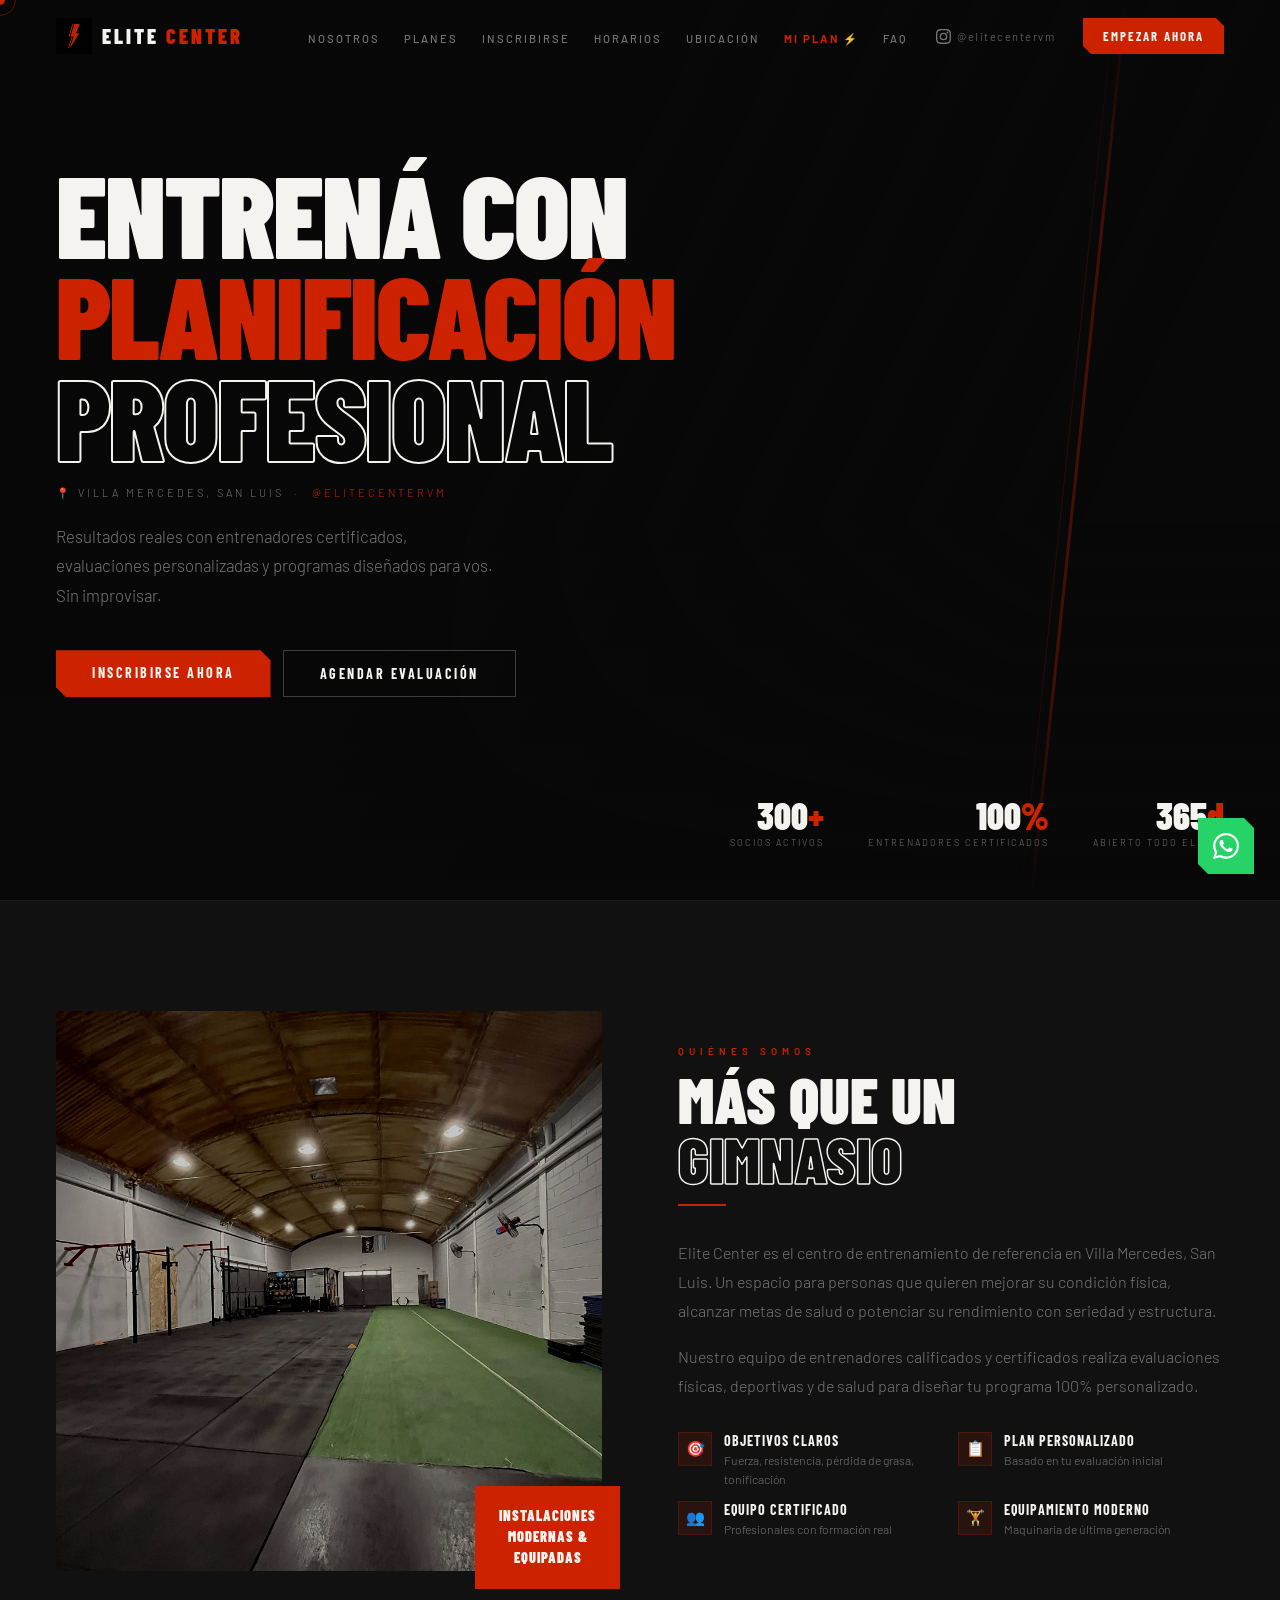
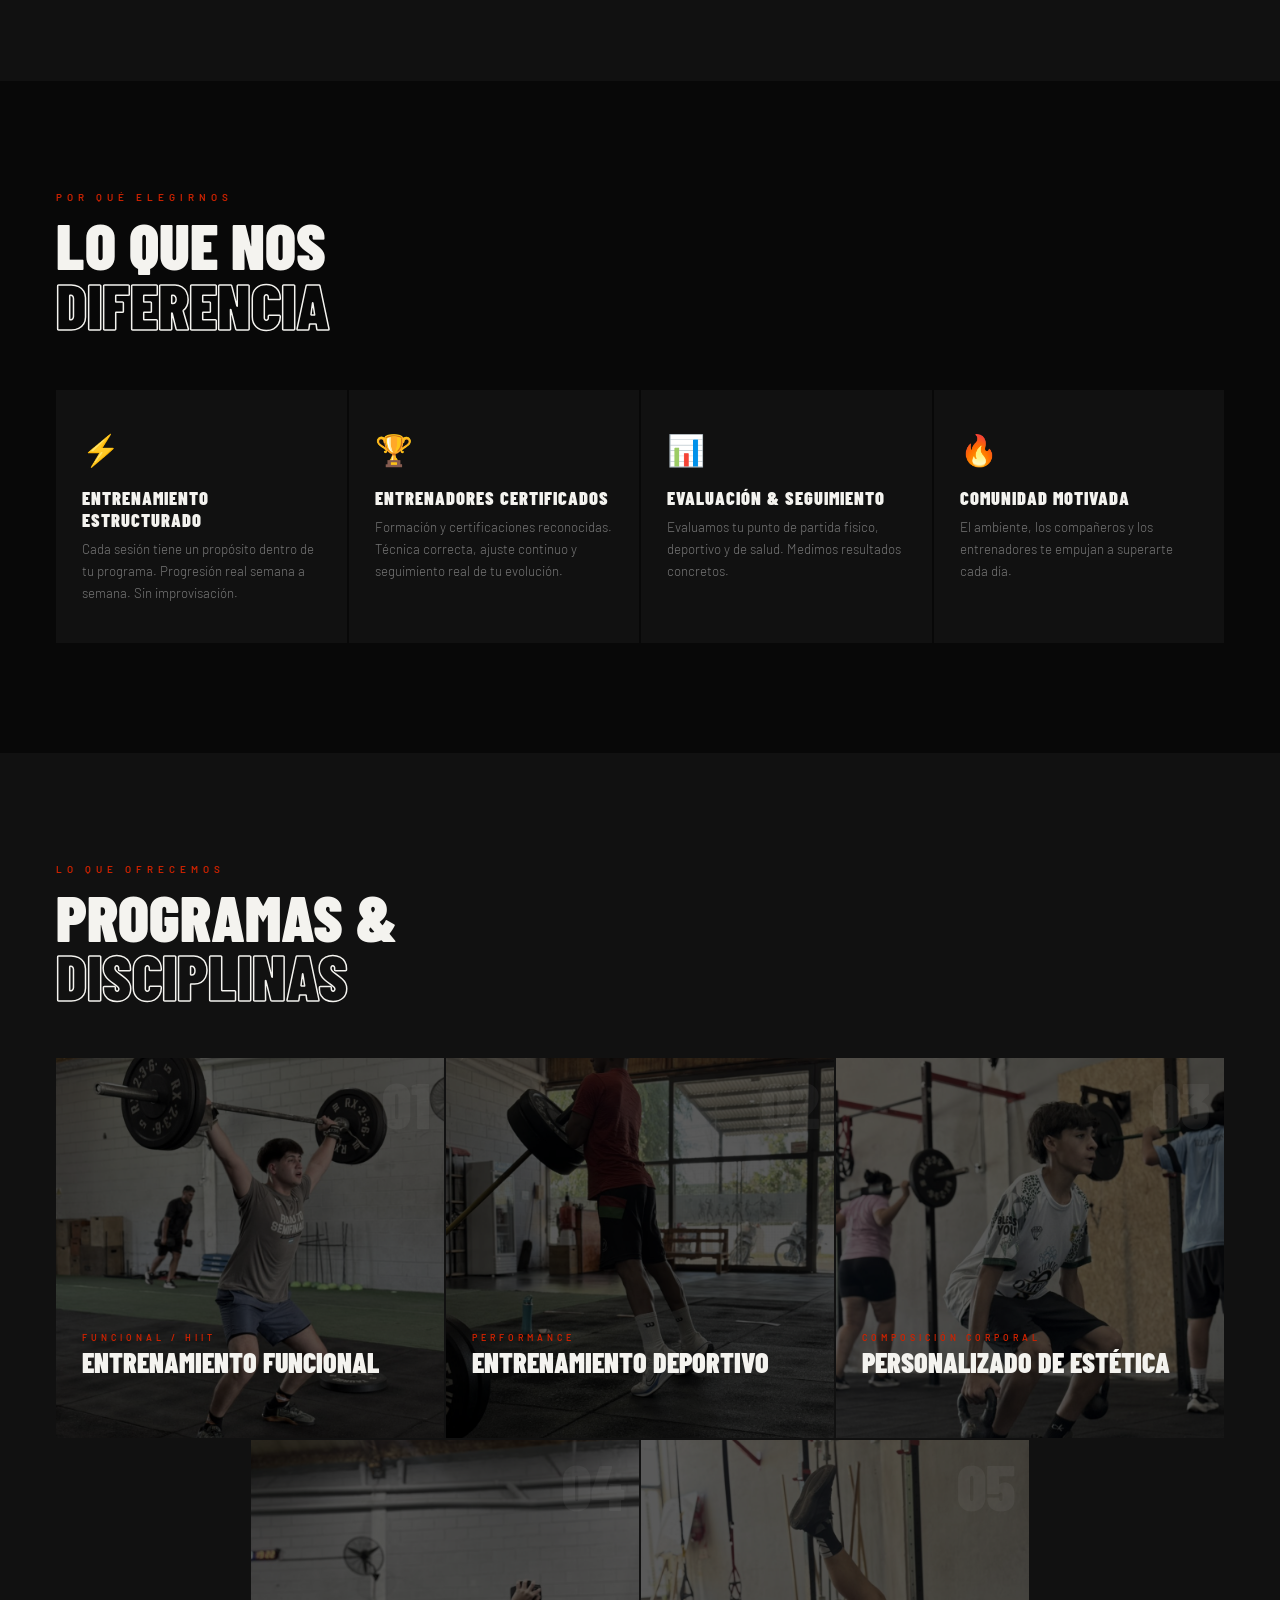
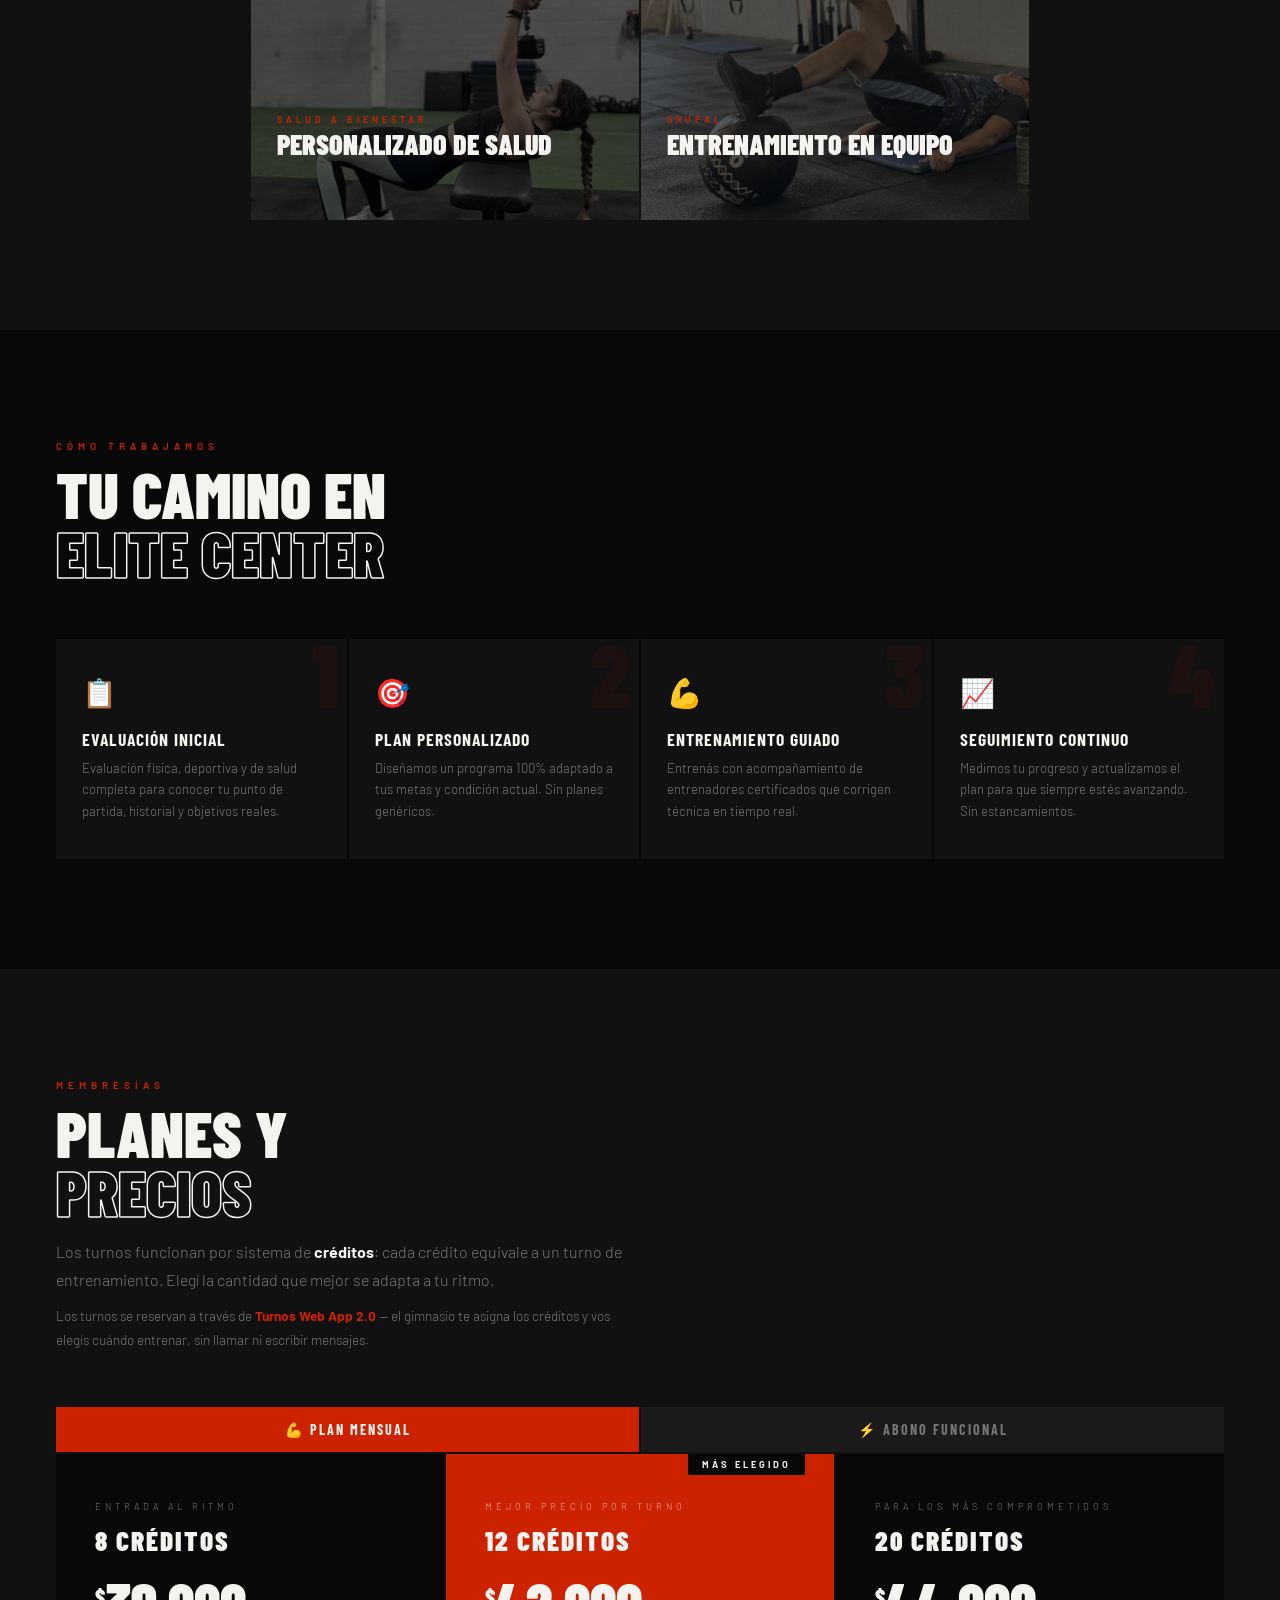
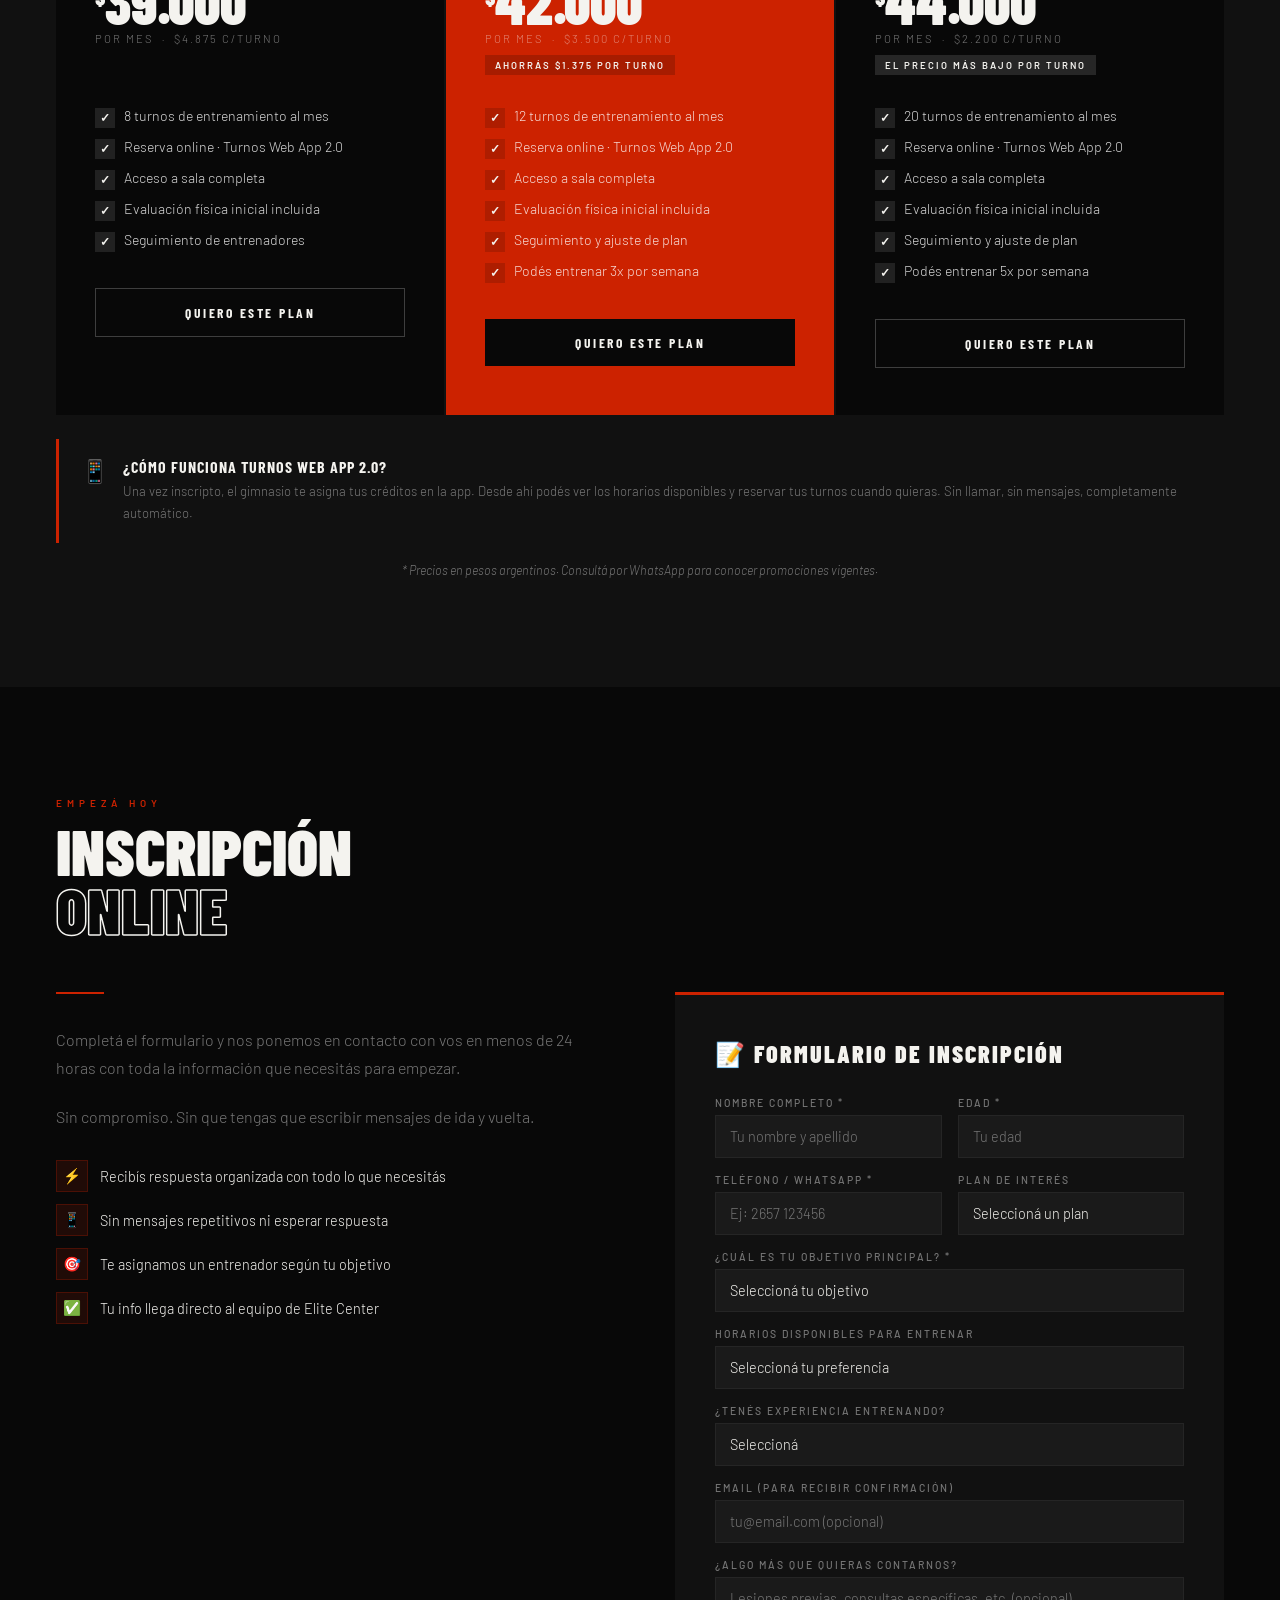
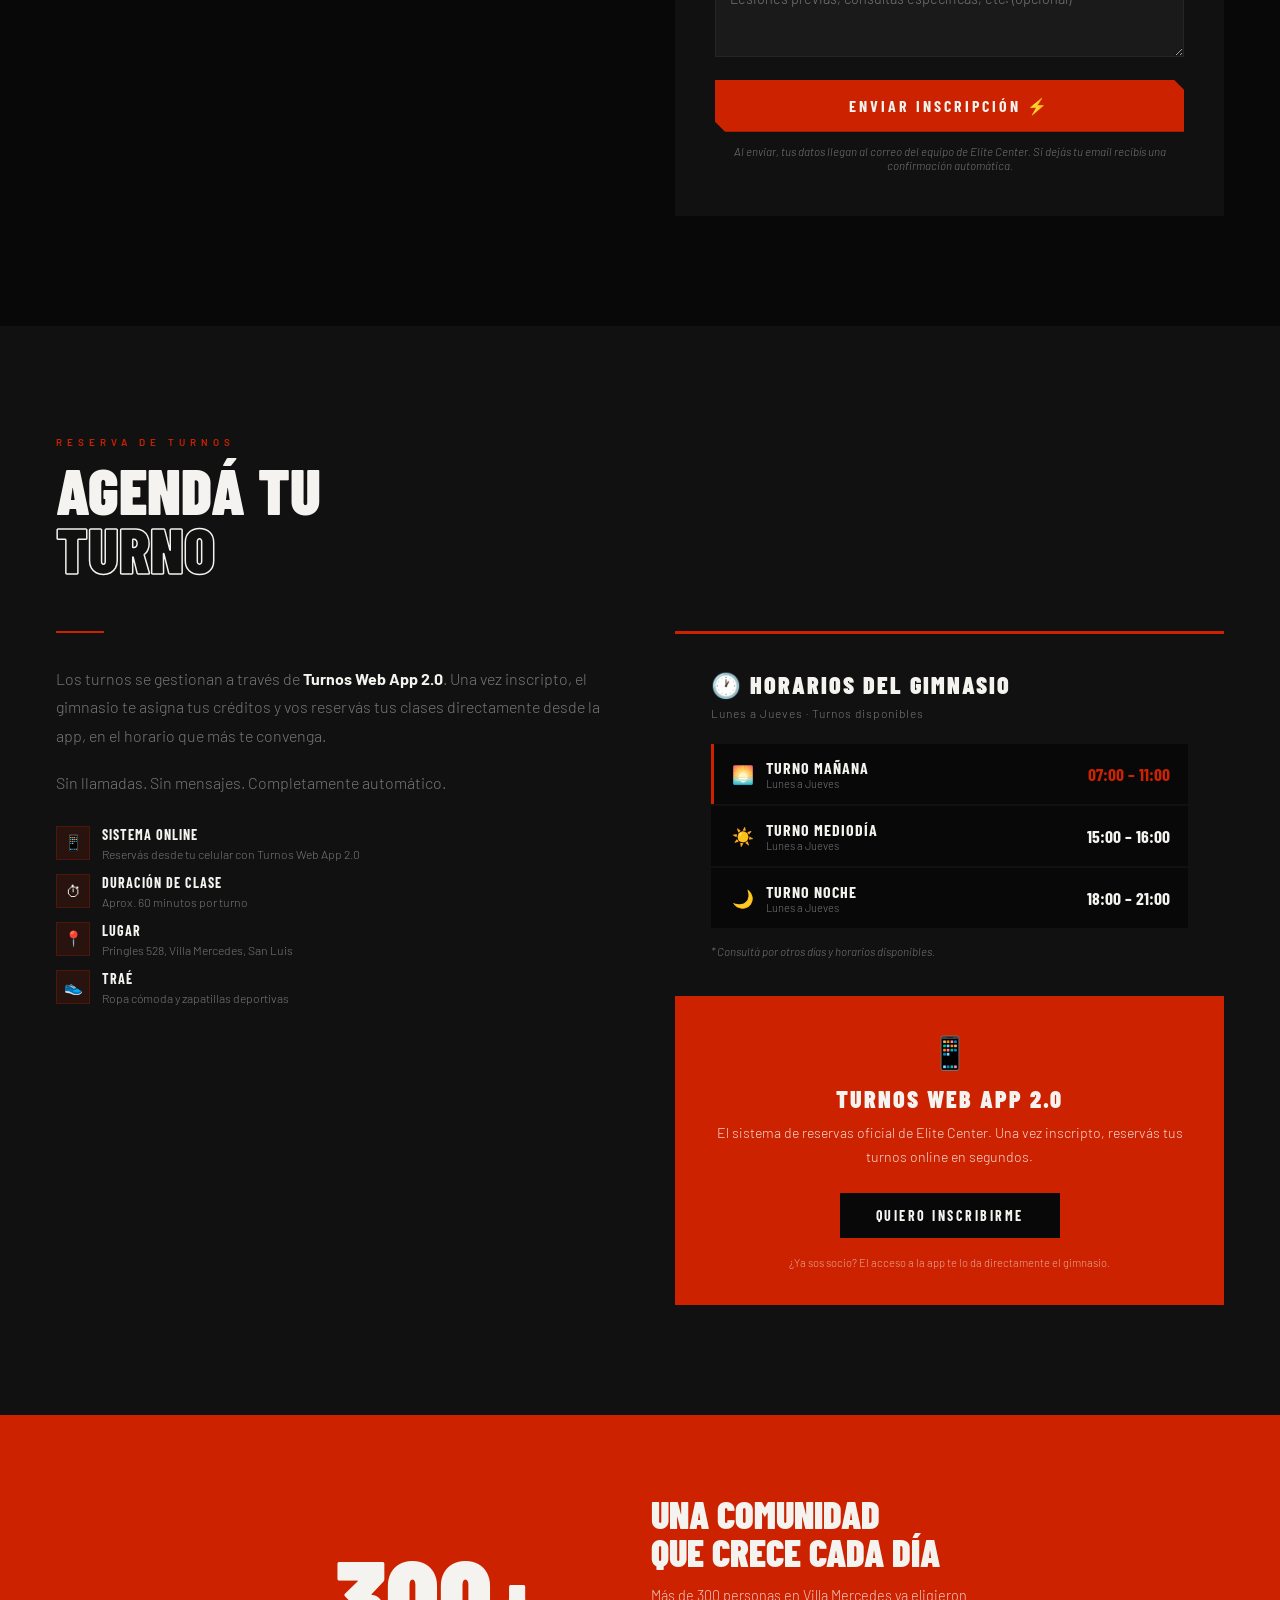
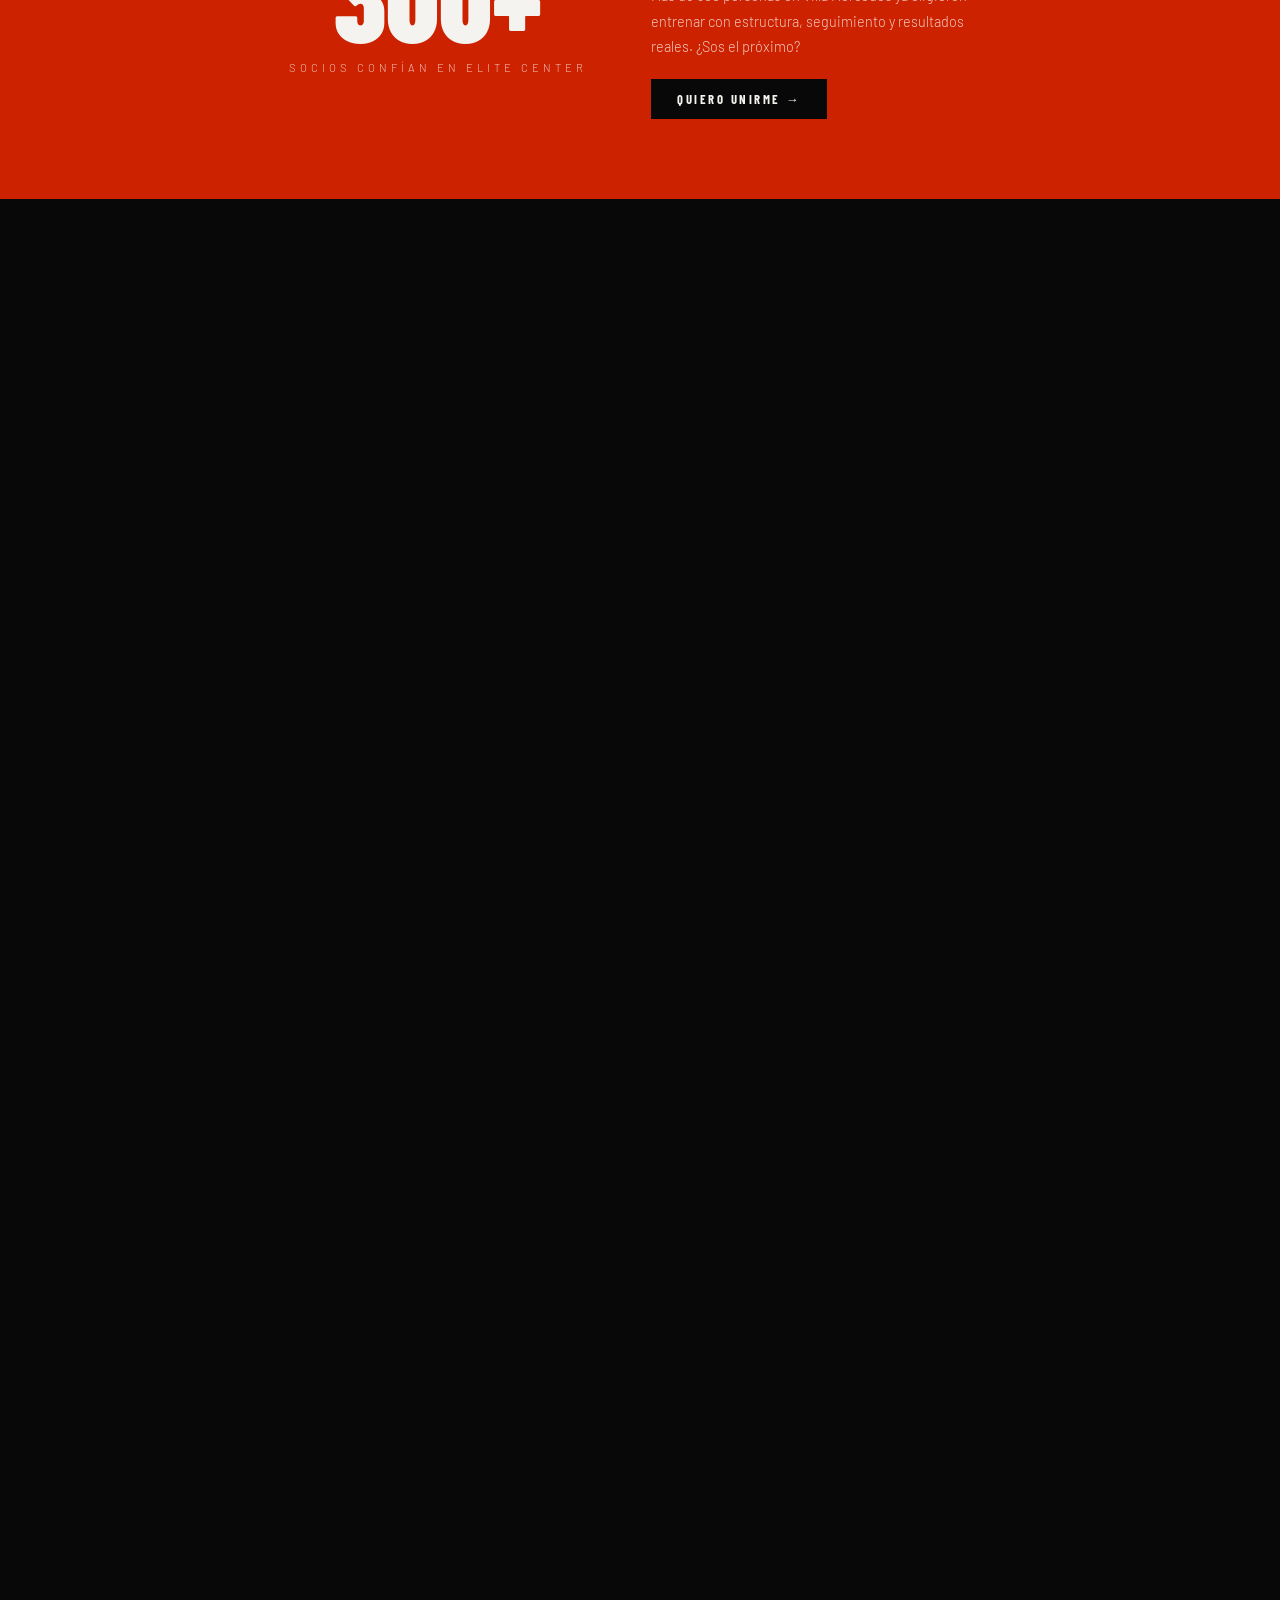
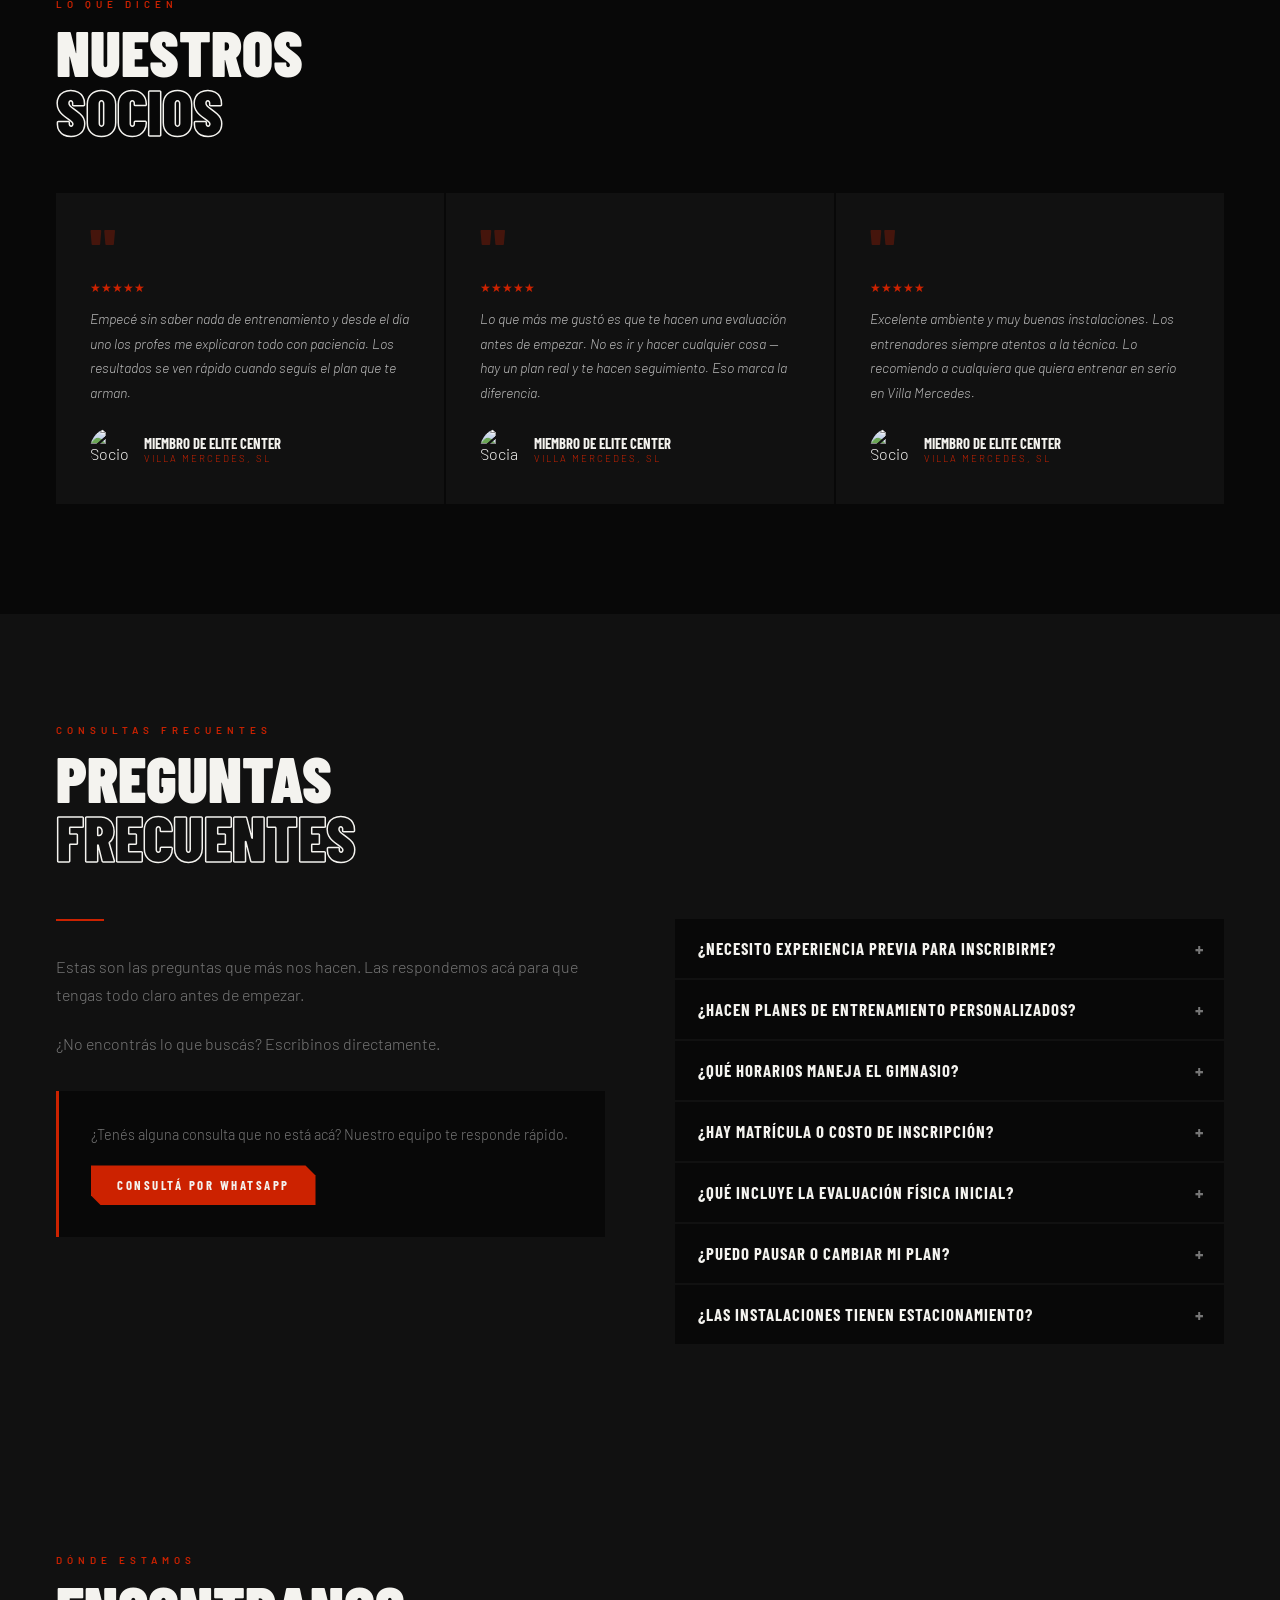
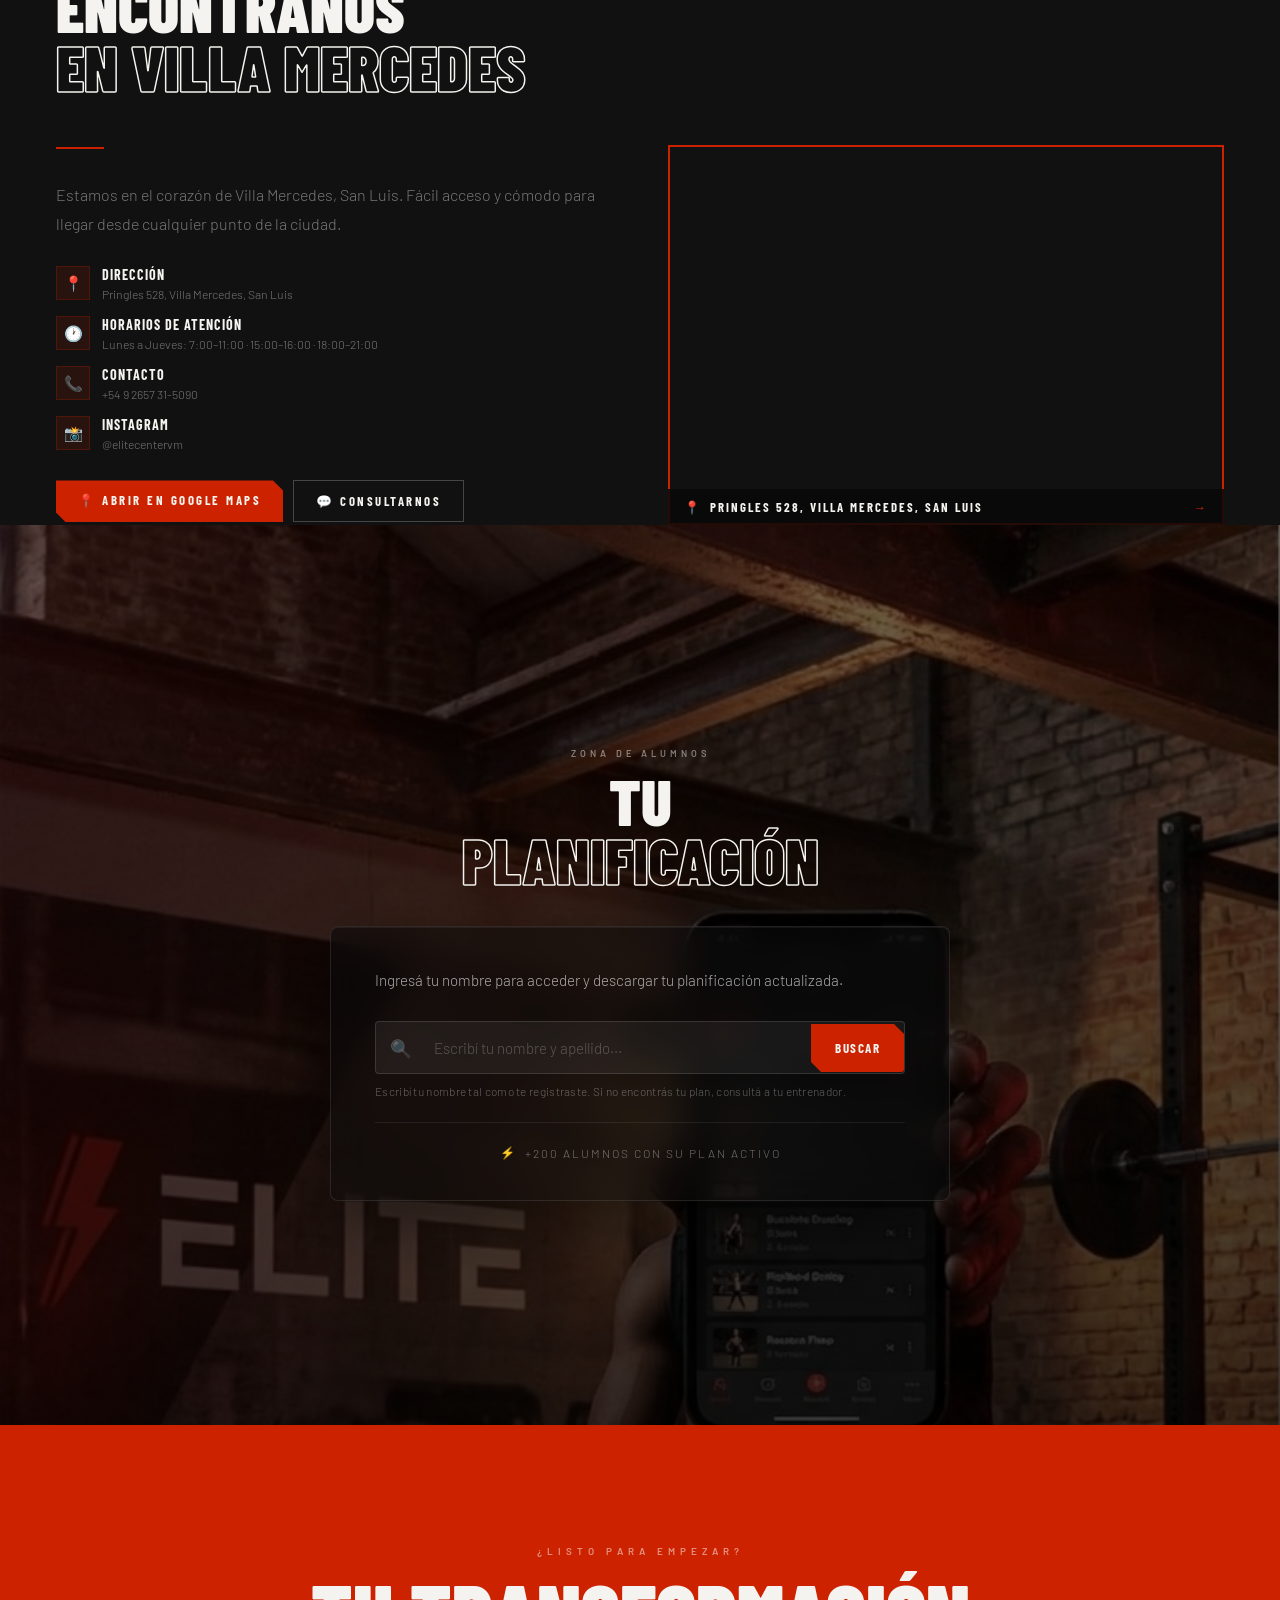
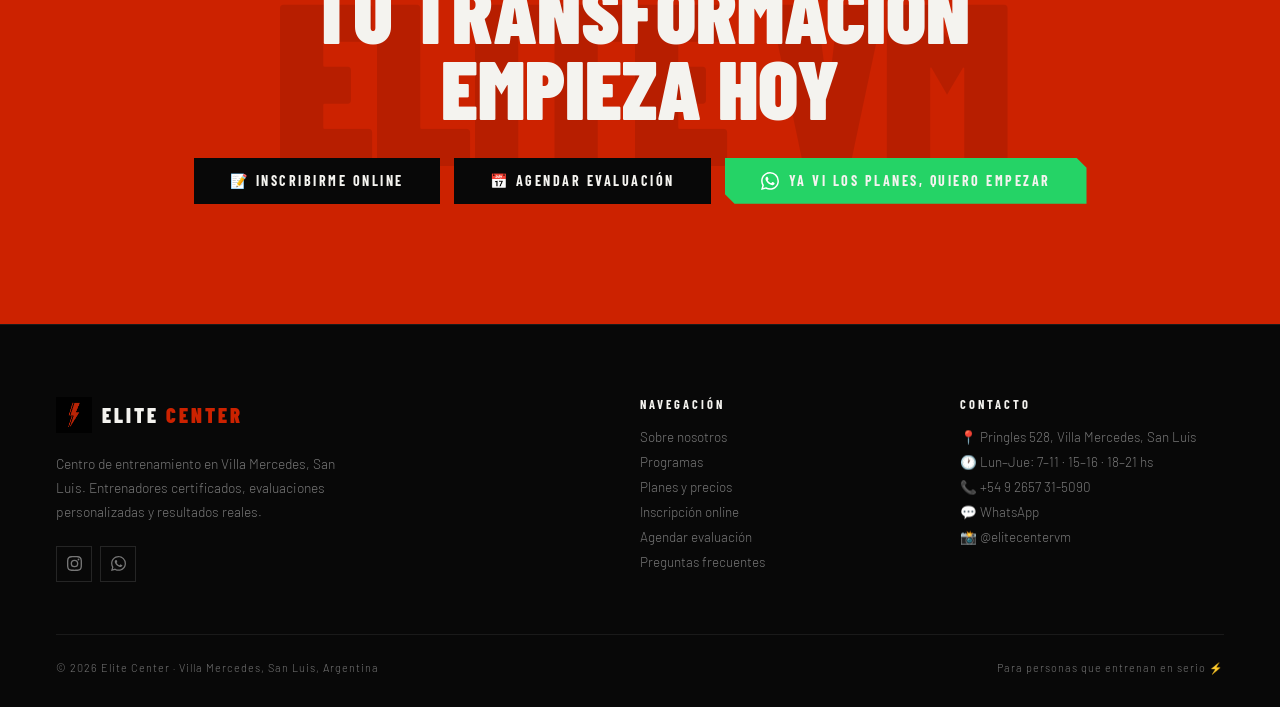
==== commit e7048ead: "Panel admin" ====
--- a/index.html
+++ b/index.html
@@ -815,6 +815,27 @@
 
       <div class="plan-result" id="planResult" style="display:none">
 
+        <!-- Pedir DNI cuando hay nombre duplicado -->
+        <div class="plan-dni-wrap" id="planDniWrap" style="display:none">
+          <div class="plan-dni-title">
+            <span>🔐</span> Confirmá tu identidad
+          </div>
+          <p class="plan-dni-desc">Encontramos más de una persona con ese nombre. Ingresá los últimos 4 dígitos de tu DNI para continuar.</p>
+          <div class="plan-input-box" style="margin-bottom:8px">
+            <span class="plan-input-icon">🪪</span>
+            <input
+              type="text"
+              id="planDniInput"
+              placeholder="Últimos 4 dígitos del DNI"
+              maxlength="4"
+              autocomplete="off"
+              inputmode="numeric"
+            >
+            <button class="btn btn-red plan-btn" onclick="confirmarDni()">Confirmar</button>
+          </div>
+        </div>
+
+        <!-- Éxito -->
         <div class="plan-card" id="planCard" style="display:none">
           <div class="plan-card-top">
             <div class="plan-card-ico">📋</div>
@@ -834,9 +855,10 @@
           <p class="plan-dl-note">Se abre en Google Drive. Podés descargar el PDF desde ahí.</p>
         </div>
 
+        <!-- Error -->
         <div class="plan-error" id="planError" style="display:none">
           <div class="plan-error-ico">❌</div>
-          <p>No encontramos una planificación con ese nombre. Verificá cómo te registraste o consultá a tu entrenador.</p>
+          <p id="planErrorMsg">No encontramos una planificación con ese nombre. Verificá cómo te registraste o consultá a tu entrenador.</p>
           <button class="btn plan-retry" onclick="resetPlan()">Intentar de nuevo</button>
         </div>
 
--- a/assets/css/style.css
+++ b/assets/css/style.css
@@ -93,7 +93,7 @@
 .hero-stripe{position:absolute;top:0;height:100%;transform:skewX(-6deg)}
 .hs1{right:200px;width:3px;background:linear-gradient(to bottom,transparent,var(--red) 25%,var(--red) 75%,transparent);opacity:.3}
 .hs2{right:212px;width:1px;background:linear-gradient(to bottom,transparent,var(--red) 25%,var(--red) 75%,transparent);opacity:.15}
-.hero-c{position:relative;z-index:2;padding:0 56px;max-width:860px;animation:fadeUp 1.1s ease-out both}
+.hero-c{position:relative;z-index:2;padding:120px 56px 160px;max-width:860px;animation:fadeUp 1.1s ease-out both}
 @keyframes fadeUp{from{opacity:0;transform:translateY(32px)}to{opacity:1;transform:translateY(0)}}
 .hero-eye{display:inline-flex;align-items:center;gap:14px;font-size:.62rem;
   letter-spacing:5px;text-transform:uppercase;color:var(--red);font-weight:600;margin-bottom:22px}
@@ -393,7 +393,7 @@
   .nav-ul,.ig-link{display:none}
   .burger{display:flex}
   .sec{padding:80px 24px}
-  .hero-c{padding:0 24px}
+  .hero-c{padding:100px 24px 140px}
   .hero-stats{right:24px;bottom:32px;gap:22px}
   .about{grid-template-columns:1fr;gap:36px;padding:80px 24px}
   .about-img{height:280px}
@@ -1054,3 +1054,25 @@
 .plan-suggestion-item:last-child{border-bottom:none}
 .plan-suggestion-item:hover{background:rgba(204,0,0,.15);color:var(--w)}
 .plan-suggestion-item strong{color:var(--red);font-weight:700}
+
+/* DNI confirmation block */
+.plan-dni-wrap{
+  background:rgba(255,255,255,.04);
+  border:1px solid rgba(255,255,255,.1);
+  border-left:3px solid var(--red);
+  border-radius:4px;
+  padding:22px 24px;
+  margin-bottom:16px;
+}
+.plan-dni-title{
+  font-family:'Barlow Condensed',sans-serif;
+  font-weight:700;font-size:1.05rem;
+  color:var(--w);letter-spacing:1px;
+  margin-bottom:8px;
+  display:flex;align-items:center;gap:8px;
+}
+.plan-dni-desc{
+  color:rgba(255,255,255,.5);
+  font-size:.82rem;line-height:1.65;
+  margin-bottom:16px;
+}
